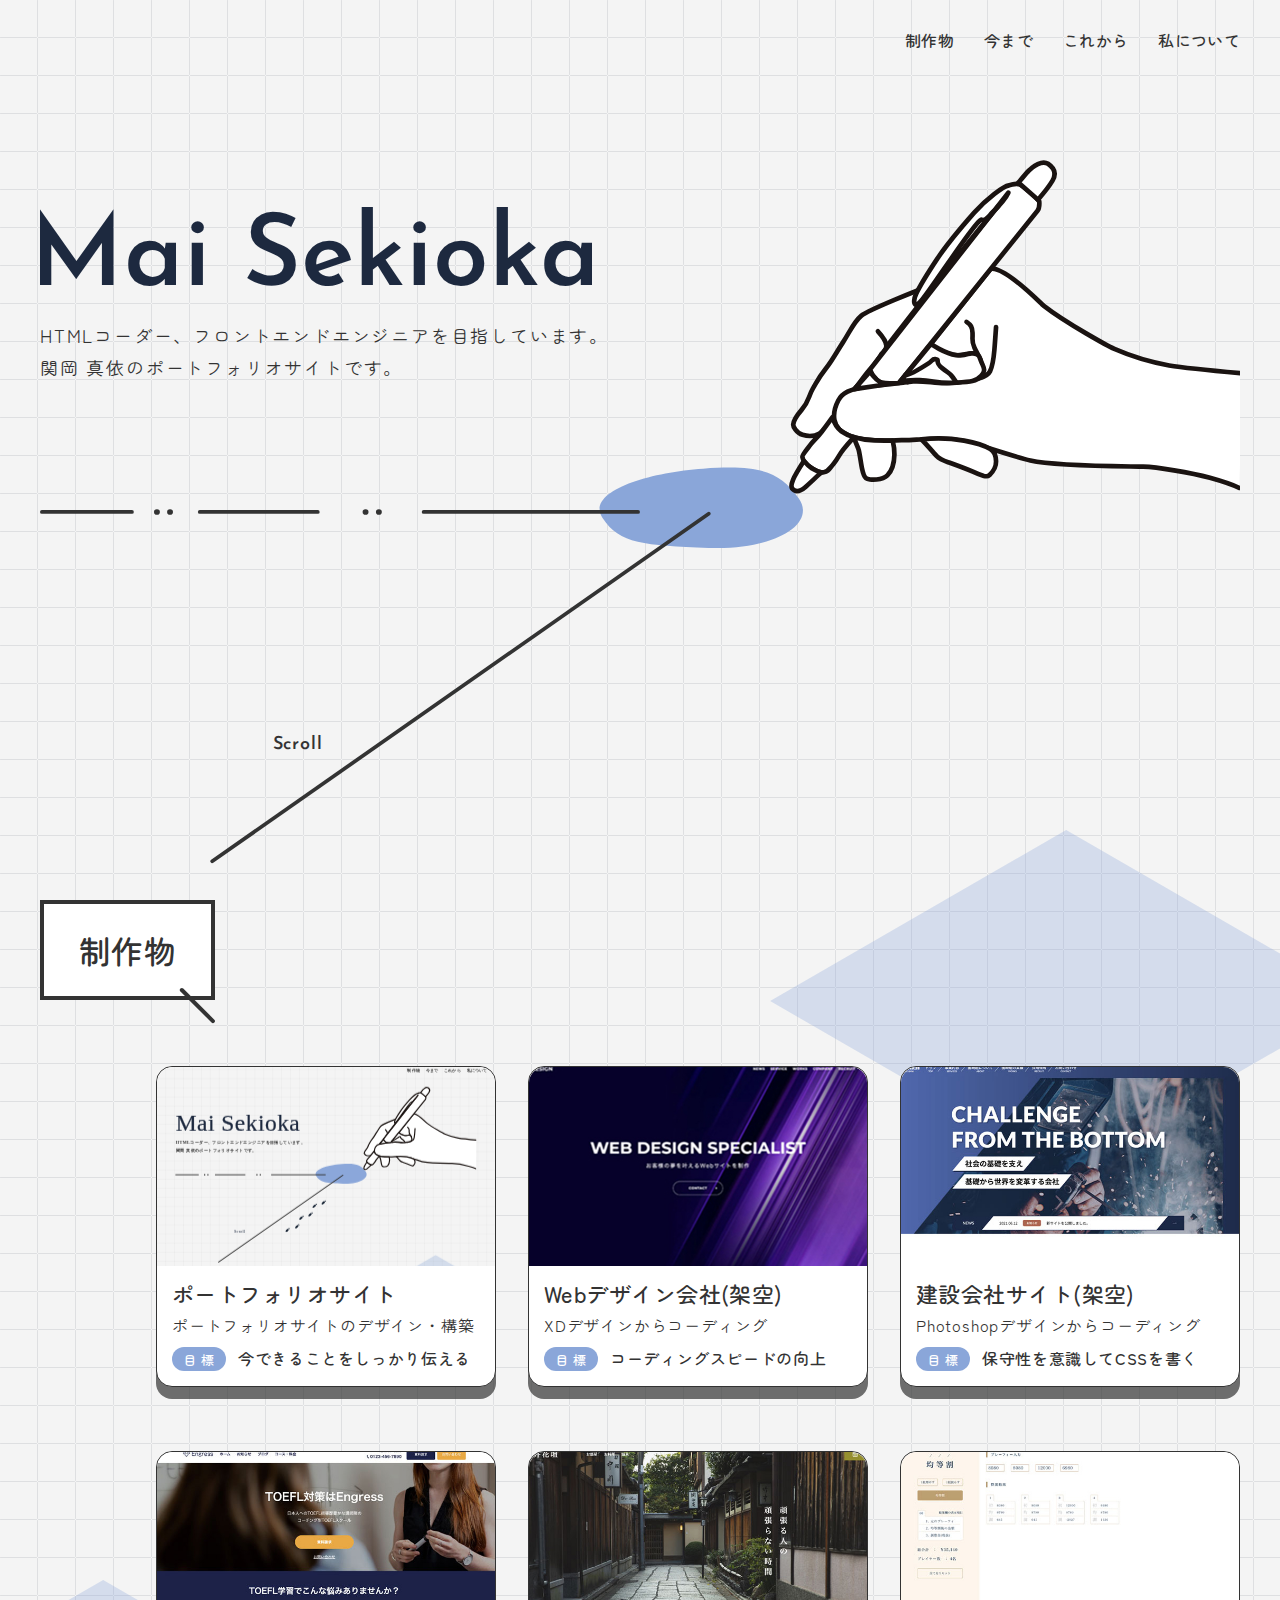
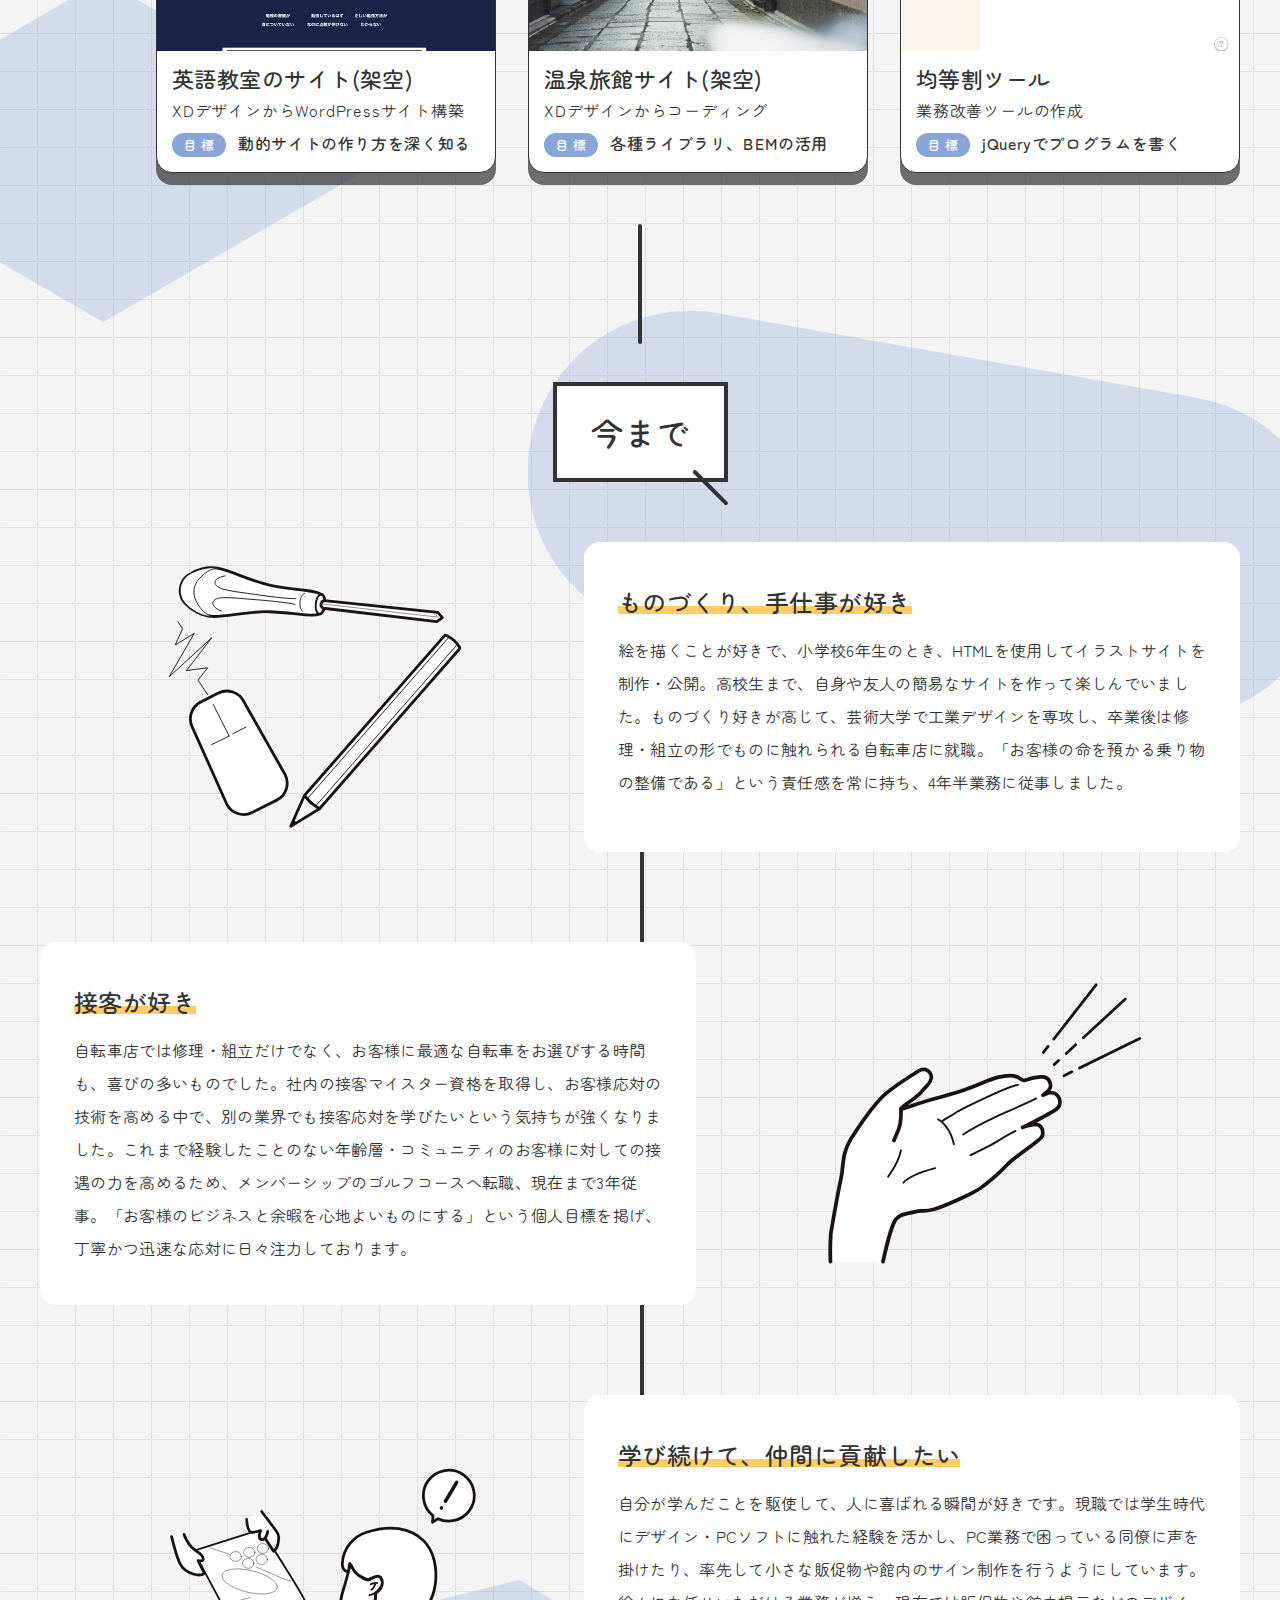
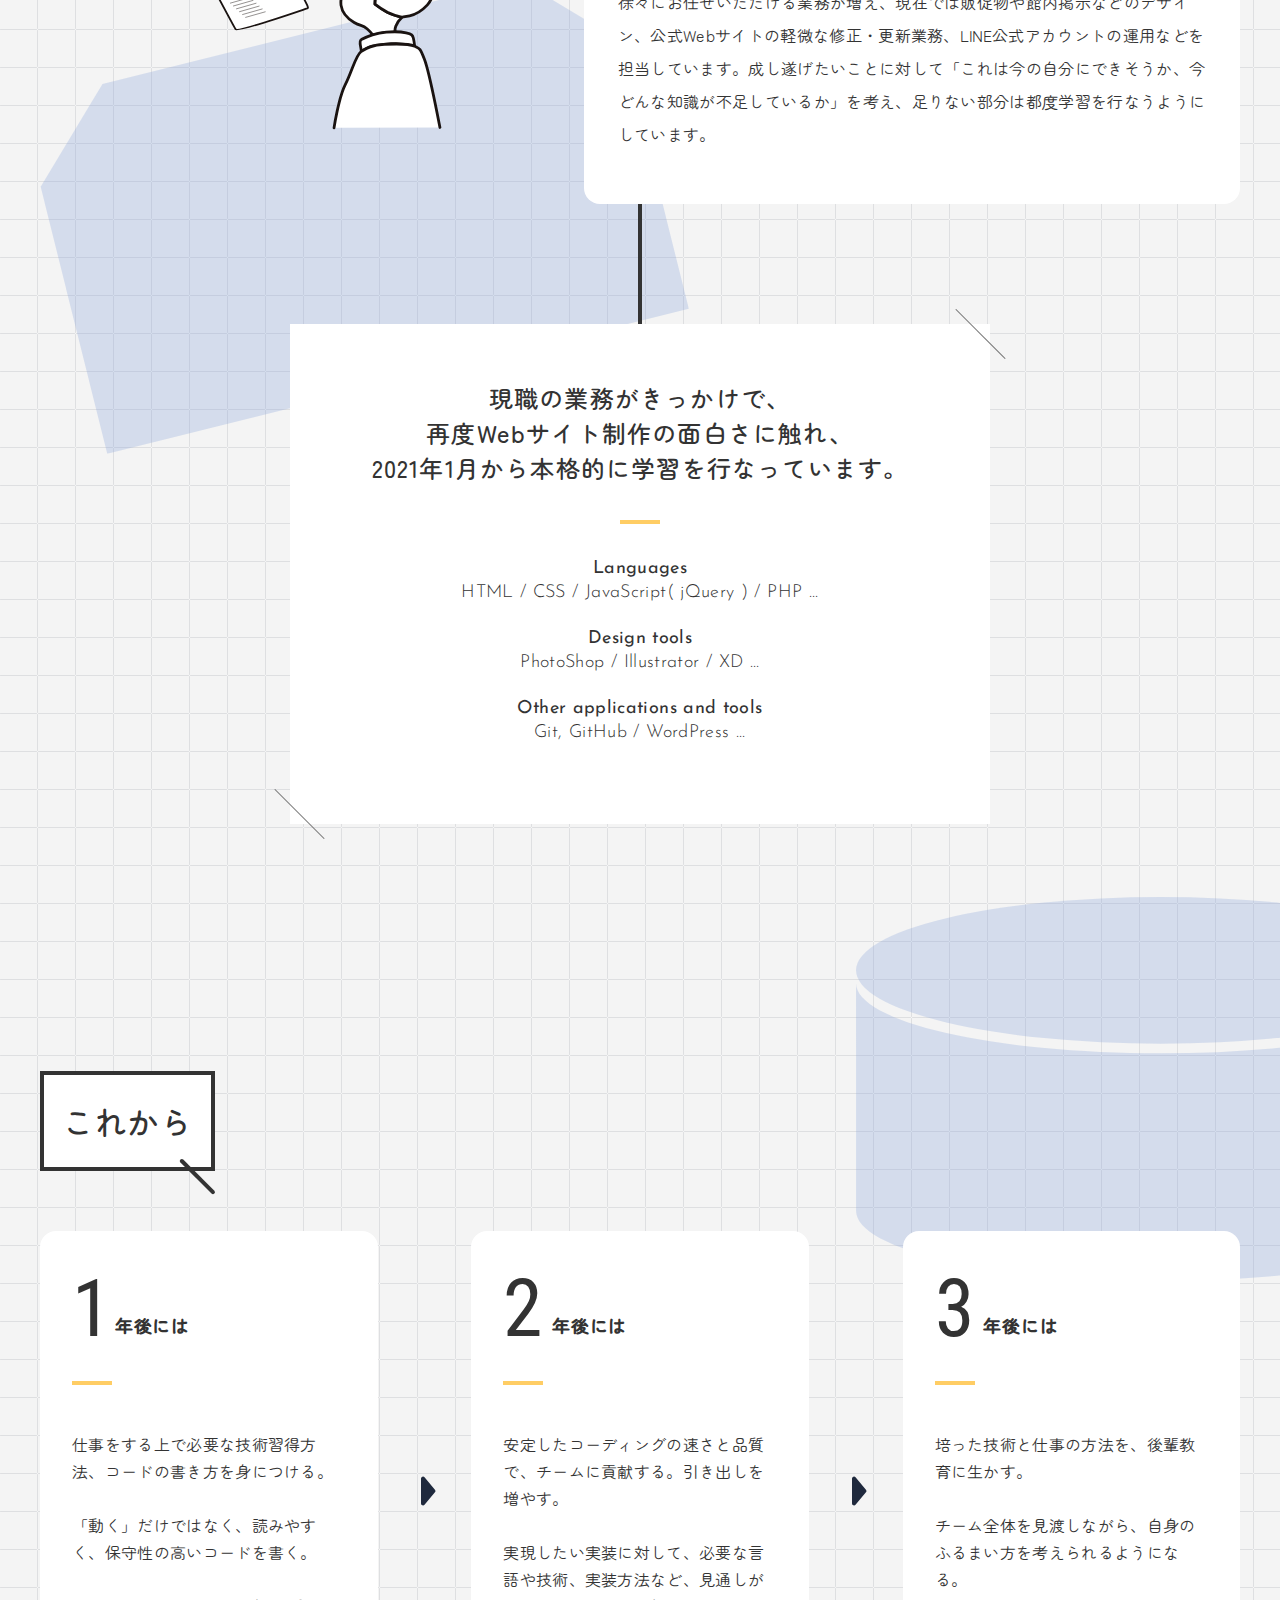
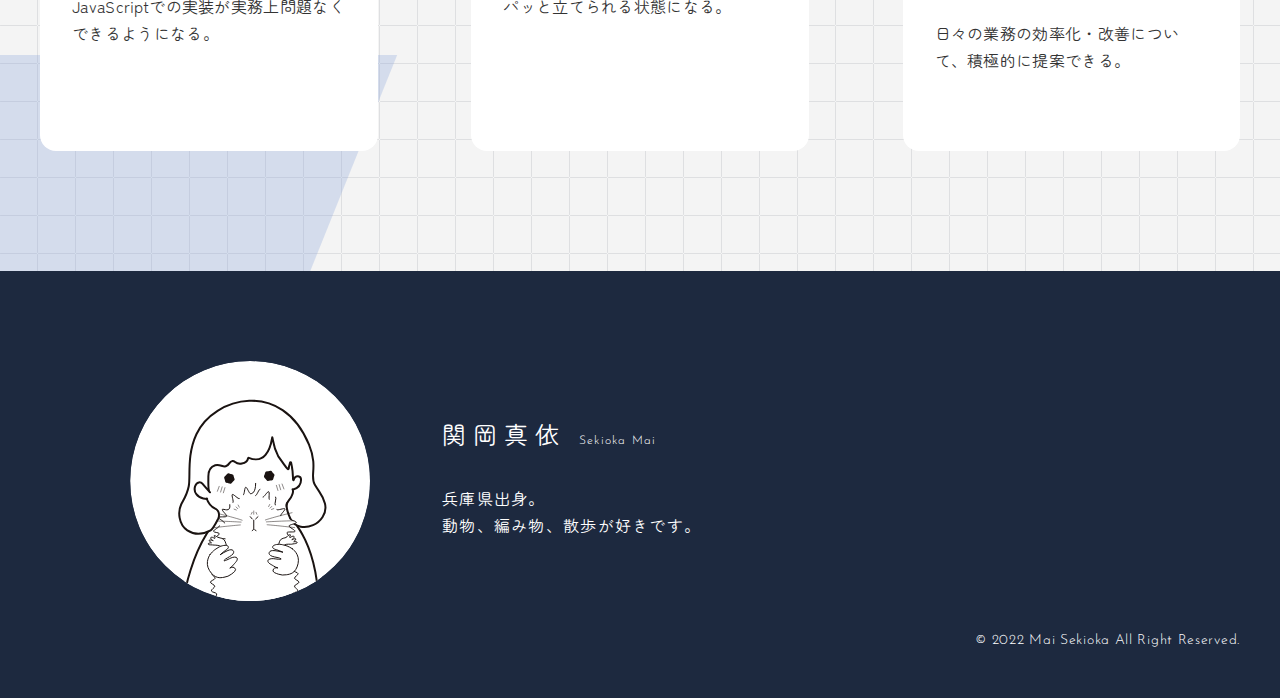
==== index.html @ 28846ed7 "トップページ　背景オブジェクトのクラス名を変更(レイアウト的パーツに分類変更)" ====
<!DOCTYPE html>
<html lang="ja">
<head>
  <meta charset="UTF-8">
  <meta http-equiv="X-UA-Compatible" content="IE=edge">
  <meta name="viewport" content="width=device-width, initial-scale=1.0" />
  <link rel="shortcut icon" href="./resources/img/favicon.ico">
  <link rel="apple-touch-icon" sizes="180x180" href="./resources/img/favicon.ico">
  <title>Mai Sekioka's Portfolio Site | 関岡真依のポートフォリオサイト</title>
  <link rel="stylesheet" href="./resources/css/ress.css">
  <link rel="stylesheet" href="./resources/css/style.min.css">
</head>
<body>
  <header class="Header">
    <div class="Header__Inner">
      <nav class="Header-Nav">
        <ul class="Header-Nav-List">
          <li class="Header-Nav-List-Item"><a href="#Gallery" class="Header-Nav-List-Link">制作物</a></li>
          <li class="Header-Nav-List-Item"><a href="#Past" class="Header-Nav-List-Link">今まで</a></li>
          <li class="Header-Nav-List-Item"><a href="#Future" class="Header-Nav-List-Link">これから</a></li>
          <li class="Header-Nav-List-Item"><a href="#Footer" class="Header-Nav-List-Link">私について</a></li>
        </ul>
      </nav>
    </div>
    <div class="Nav-Menu-Bg"></div>
    <button class="Burger-Btn">
      <span class="Burger-Btn-Bar"></span>
      <span class="Burger-Btn-Bar"></span>
      <span class="Burger-Btn-Bar"></span>
    </button>
  </header>
  <main class="Main">
    <section class="MainVisual">
      <div class="MainVisual__Inner">
        <div class="CatchCopy">
          <h1 class="CatchCopy-En">Mai <br class="sp-br">Sekioka</h1>
          <p class="CatchCopy-Jp">HTMLコーダー、<br class="sp-br">フロントエンドエンジニアを目指しています。<br>
            関岡 真依のポートフォリオサイトです。</p>
          </div>
        <a href="#Gallery" class="MainVisual-Scroll-Btn">Scroll</a>
        <div class="MainVisual-Footprints-Area">
          <svg id="MainVisual-Footprints" class="js-animation" version="1.1" xmlns="http://www.w3.org/2000/svg" xmlns:xlink="http://www.w3.org/1999/xlink" x="0px" y="0px"
            viewBox="0 0 176 138" style="enable-background:new 0 0 176 138;" xml:space="preserve">
          <g id="MainVisual-Footprint01">
            <path class="st2" d="M168.9,2.6c0.4-0.4,0.9-0.8,1.4-1.1c1.3-0.9,3-0.6,4,0.6c0.8,1.1,0.7,2.6-0.2,3.6c-0.4,0.4-0.8,0.9-1.2,1.3L168.9,2.6z"/>
            <path class="st2" d="M168,4.5c-0.3-0.3-0.8-0.4-1.2-0.2c-1.7,1.1-5.1,2.9-6.2,4c-8.8,8-3.2,14.4,5.8,6.4c1.2-1.1,3.3-4.2,4.6-5.8c0.3-0.4,0.3-0.9-0.1-1.2L168,4.5z"/>
          </g>
          <g id="MainVisual-Footprint02">
            <path class="st2" d="M130.5,16.9c0.4-0.4,0.9-0.8,1.4-1.1c1.3-0.9,3-0.6,4,0.6c0.8,1.1,0.7,2.6-0.2,3.6c-0.4,0.4-0.8,0.9-1.2,1.3L130.5,16.9z"/>
            <path class="st2" d="M129.5,18.8c-0.3-0.3-0.8-0.4-1.2-0.2c-1.7,1.1-5.1,2.9-6.2,4c-8.8,8-3.2,14.4,5.8,6.4c1.2-1.1,3.3-4.2,4.6-5.8c0.3-0.4,0.3-0.9-0.1-1.2L129.5,18.8z"/>
          </g>
          <g id="MainVisual-Footprint03">
            <path class="st2" d="M112.5,53.7c0.4-0.4,0.9-0.8,1.4-1.1c1.3-0.9,3-0.6,4,0.6c0.8,1.1,0.7,2.6-0.2,3.6c-0.4,0.4-0.8,0.9-1.2,1.3L112.5,53.7z"/>
            <path class="st2" d="M111.6,55.6c-0.3-0.3-0.8-0.4-1.2-0.2c-1.7,1.1-5.1,2.9-6.2,4c-8.8,8-3.2,14.4,5.8,6.4c1.2-1.1,3.3-4.2,4.6-5.8c0.3-0.4,0.3-0.9-0.1-1.2L111.6,55.6z"/>
          </g>
          <g id="MainVisual-Footprint04">
            <path class="st2" d="M73.9,68c0.4-0.4,0.9-0.8,1.4-1.1c1.3-0.9,3-0.6,4,0.6c0.8,1.1,0.7,2.6-0.2,3.6c-0.4,0.4-0.8,0.9-1.2,1.3L73.9,68z"/>
            <path class="st2" d="M73,69.9c-0.3-0.3-0.8-0.4-1.2-0.2c-1.7,1.1-5.1,2.9-6.2,4c-8.8,8-3.2,14.4,5.8,6.4c1.2-1.1,3.3-4.2,4.6-5.8c0.3-0.4,0.3-0.9-0.1-1.2L73,69.9z"/>
          </g>
          <g id="MainVisual-Footprint05">
            <path class="st2" d="M55.9,104.8c0.4-0.4,0.9-0.8,1.4-1.1c1.3-0.9,3-0.6,4,0.6c0.8,1.1,0.7,2.6-0.2,3.6c-0.4,0.4-0.8,0.9-1.2,1.3L55.9,104.8z"/>
            <path class="st2" d="M55,106.7c-0.3-0.3-0.8-0.4-1.2-0.2c-1.7,1.1-5.1,2.9-6.2,4c-8.8,8-3.2,14.4,5.8,6.4c1.2-1.1,3.3-4.2,4.6-5.8c0.3-0.4,0.3-0.9-0.1-1.2L55,106.7z"/>
          </g>
          <g id="MainVisual-Footprint06">
            <path class="st2" d="M14.5,120.7c0.4-0.4,0.9-0.8,1.4-1.1c1.3-0.9,3-0.6,4,0.6c0.8,1.1,0.7,2.6-0.2,3.6c-0.4,0.4-0.8,0.9-1.2,1.3L14.5,120.7z"/>
            <path class="st2" d="M13.6,122.6c-0.3-0.3-0.8-0.4-1.2-0.2c-1.7,1.1-5.1,2.9-6.2,4c-8.8,8-3.2,14.4,5.8,6.4c1.2-1.1,3.3-4.2,4.6-5.8c0.3-0.4,0.3-0.9-0.1-1.2L13.6,122.6z"/>
          </g>
          </svg>
        </div>
        <div class="MainVisual-SP-Footprints-Area">
          <svg id="MainVisual-SP-Footprints" class="js-animation" version="1.1" xmlns="http://www.w3.org/2000/svg" xmlns:xlink="http://www.w3.org/1999/xlink" x="0px" y="0px"
          viewBox="0 0 13.4 119.8" style="enable-background:new 0 0 13.4 119.8;" xml:space="preserve">
            <g id="MainVisual-SP-Footprint01">
              <path class="st2" d="M9.2,2.4c0-0.3,0-0.6,0.1-1C9.3,0.6,10.1-0.1,11,0c0.7,0.1,1.3,0.7,1.4,1.4c0,0.3,0.1,0.6,0.1,1L9.2,2.4z"/>
              <path class="st2" d="M9.6,3.5c-0.3,0-0.5,0.2-0.5,0.4C8.9,5,8.5,7,8.5,7.9c0,6.5,4.7,6.6,4.7,0c0-0.9-0.5-2.9-0.7-4c0-0.2-0.3-0.4-0.5-0.4L9.6,3.5z"/>
            </g>
            <g id="MainVisual-SP-Footprint02">
              <path class="st2" d="M0.8,23.4c0-0.3,0-0.6,0.1-1C1,21.6,1.8,21,2.6,21.1c0.7,0.1,1.3,0.7,1.4,1.4c0,0.3,0.1,0.6,0.1,1L0.8,23.4z"/>
              <path class="st2" d="M1.3,24.5c-0.3,0-0.5,0.2-0.5,0.4c-0.2,1.1-0.7,3.1-0.7,4c0,6.5,4.7,6.6,4.7,0c0-0.9-0.5-2.9-0.7-4c0-0.2-0.3-0.4-0.5-0.4L1.3,24.5z"/>
            </g>
            <g id="MainVisual-SP-Footprint03">
              <path class="st2" d="M9.3,44.5c0-0.3,0-0.6,0.1-1c0.1-0.9,0.9-1.5,1.7-1.4c0.7,0.1,1.3,0.7,1.4,1.4c0,0.3,0.1,0.6,0.1,1L9.3,44.5z"/>
              <path class="st2" d="M9.8,45.6c-0.3,0-0.5,0.2-0.5,0.4c-0.2,1.1-0.7,3.1-0.7,4c0,6.5,4.7,6.6,4.7,0c0-0.9-0.5-2.9-0.7-4c0-0.2-0.3-0.4-0.5-0.4L9.8,45.6z"/>
            </g>
            <g id="MainVisual-SP-Footprint04">
              <path class="st2" d="M1,65.5c0-0.3,0-0.6,0.1-1c0.1-0.9,0.9-1.5,1.7-1.4c0.7,0.1,1.3,0.7,1.4,1.4c0,0.3,0.1,0.6,0.1,1L1,65.5z"/>
              <path class="st2" d="M1.4,66.6c-0.3,0-0.5,0.2-0.5,0.4c-0.2,1.1-0.7,3.1-0.7,4c0,6.5,4.7,6.6,4.7,0c0-0.9-0.5-2.9-0.7-4c0-0.2-0.3-0.4-0.5-0.4L1.4,66.6z"/>
            </g>
            <g id="MainVisual-SP-Footprint05">
              <path class="st2" d="M9.4,86.6c0-0.3,0-0.6,0.1-1c0.1-0.9,0.9-1.5,1.7-1.4c0.7,0.1,1.3,0.7,1.4,1.4c0,0.3,0.1,0.6,0.1,1L9.4,86.6z"/>
              <path class="st2" d="M9.9,87.7c-0.3,0-0.5,0.2-0.5,0.4c-0.2,1.1-0.7,3.1-0.7,4c0,6.5,4.7,6.6,4.7,0c0-0.9-0.5-2.9-0.7-4c0-0.2-0.3-0.4-0.5-0.4L9.9,87.7z"/>
            </g>
            <g id="MainVisual-SP-Footprint06">
              <path class="st2" d="M0.7,109.4c0-0.3,0-0.6,0.1-1c0.1-0.9,0.9-1.5,1.7-1.4c0.7,0.1,1.3,0.7,1.4,1.4c0,0.3,0.1,0.6,0.1,1L0.7,109.4z"/>
              <path class="st2" d="M1.2,110.5c-0.3,0-0.5,0.2-0.5,0.4C0.5,112,0,114,0,114.9c0,6.5,4.7,6.6,4.7,0c0-0.9-0.5-2.9-0.7-4c0-0.2-0.3-0.4-0.5-0.4L1.2,110.5z"/>
            </g>
          </svg>

        </div>
      </div>
    </section>
    <section id="Gallery" class="Gallery">
      <div class="Gallery__Inner">

        <h3 class="Gallery-Title">制作物</h3>
        <div class="Gallery-Cards-Wrapper">
          <div class="Gallery-Cards">
            
            <a href="./portfolio/" class="Gallery-Card">
              <div class="Gallery-Card-Image" style="background-image: url(./resources/img/portfolio-thumbnail.svg);"></div>
              <div class="Gallery-Card-Body">
                <h4 class="Gallery-Card-Title">ポートフォリオサイト</h4>
                <p class="Gallery-Card-Lead">ポートフォリオサイトのデザイン・構築</p>
                <p class="Gallery-Card-Target">
                  <span class="Gallery-Card-Badge">目 標</span>今できることをしっかり伝える
                </p>
              </div>
            </a>

            <a href="./pon-design/" class="Gallery-Card">
              <div class="Gallery-Card-Image" style="background-image: url(./resources/img/pondesign-thumbnail.jpg);"></div>
              <div class="Gallery-Card-Body">
                <h4 class="Gallery-Card-Title">Webデザイン会社(架空)</h4>
                <p class="Gallery-Card-Lead">XDデザインからコーディング</p>
                <p class="Gallery-Card-Target">
                  <span class="Gallery-Card-Badge">目 標</span>コーディングスピードの向上
                </p>
              </div>
            </a>

            <a href="./sonozakigumi/" class="Gallery-Card">
              <div class="Gallery-Card-Image" style="background-image: url(./resources/img/sonozakigumi-thumbnail.jpg);"></div>
              <div class="Gallery-Card-Body">
                <h4 class="Gallery-Card-Title">建設会社サイト(架空)</h4>
                <p class="Gallery-Card-Lead">Photoshopデザインからコーディング</p>
                <p class="Gallery-Card-Target">
                  <span class="Gallery-Card-Badge">目 標</span>保守性を意識してCSSを書く
                </p>
              </div>
            </a>

            <a href="./engress/" class="Gallery-Card">
              <div class="Gallery-Card-Image" style="background-image: url(./resources/img/engress-thumbnail.jpg);"></div>
              <div class="Gallery-Card-Body">
                <h4 class="Gallery-Card-Title">英語教室のサイト(架空)</h4>
                <p class="Gallery-Card-Lead">XDデザインからWordPressサイト構築</p>
                <p class="Gallery-Card-Target">
                  <span class="Gallery-Card-Badge">目 標</span>動的サイトの作り方を深く知る
                </p>
              </div>
            </a>

            <a href="./ishiikadan/" class="Gallery-Card">
              <div class="Gallery-Card-Image" style="background-image: url(./resources/img/ishiikadan-thumbnail.jpg);"></div>
              <div class="Gallery-Card-Body">
                <h4 class="Gallery-Card-Title">温泉旅館サイト(架空)</h4>
                <p class="Gallery-Card-Lead">XDデザインからコーディング</p>
                <p class="Gallery-Card-Target">
                  <span class="Gallery-Card-Badge">目 標</span>各種ライブラリ、BEMの活用
                </p>
              </div>
            </a>

            <a href="./equal/" class="Gallery-Card">
              <div class="Gallery-Card-Image" style="background-image: url(./resources/img/equal-tool-thumbnail.jpg);"></div>
              <div class="Gallery-Card-Body">
                <h4 class="Gallery-Card-Title">均等割ツール</h4>
                <p class="Gallery-Card-Lead">業務改善ツールの作成</p>
                <p class="Gallery-Card-Target">
                  <span class="Gallery-Card-Badge">目 標</span>jQueryでプログラムを書く
                </p>
              </div>
            </a>
            
          </div>
        </div>
      </div>
      <div class="Gallery-Bg-Diamond__TopRight"></div>
      <div class="Gallery-Bg-Diamond__BottomLeft"></div>
      <div class="Gallery-Line-Box">
        <span class="Gallery-Line"></span>
      </div>
    </section>

    <section id="Past" class="Past">
      <h3 class="Past-Title">今まで</h3>
      <div class="Personality">
        <div class="Personality__Inner">

          <div class="Personality-Media">
            <div class="Personality-Media__Inner">
              <div class="Personality-Media-Image" style="background-image: url(./resources/img/personality-media01.svg)"></div>
              <div class="Personality-Media-Image-SP" style="background-image: url(./resources/img/personality-media01-sm.svg)"></div>
              <div class="Personality-Media-Body">
                <h4 class="Personality-Media-Title"><span class="Yellow-Marker">ものづくり、</span><br class="sp-br"><span class="Yellow-Marker">手仕事が好き</span></h4>
                <p class="Personality-Media-Text">
                  絵を描くことが好きで、小学校6年生のとき、HTMLを使用してイラストサイトを制作・公開。高校生まで、自身や友人の簡易なサイトを作って楽しんでいました。ものづくり好きが高じて、芸術大学で工業デザインを専攻し、卒業後は修理・組立の形でものに触れられる自転車店に就職。「お客様の命を預かる乗り物の整備である」という責任感を常に持ち、4年半業務に従事しました。
                </p>
              </div>
            </div>
          </div>

          <div class="Personality-Media">
            <div class="Personality-Media__Inner">
              <div class="Personality-Media-Image" style="background-image: url(./resources/img/personality-media02.svg)"></div>
              <div class="Personality-Media-Image-SP" style="background-image: url(./resources/img/personality-media02-sm.svg)"></div>
              <div class="Personality-Media-Body">
                <h4 class="Personality-Media-Title"><span class="Yellow-Marker">接客が好き</span></h4>
                <p class="Personality-Media-Text">
                  自転車店では修理・組立だけでなく、お客様に最適な自転車をお選びする時間も、喜びの多いものでした。社内の接客マイスター資格を取得し、お客様応対の技術を高める中で、別の業界でも接客応対を学びたいという気持ちが強くなりました。これまで経験したことのない年齢層・コミュニティのお客様に対しての接遇の力を高めるため、メンバーシップのゴルフコースへ転職、現在まで3年従事。「お客様のビジネスと余暇を心地よいものにする」という個人目標を掲げ、丁寧かつ迅速な応対に日々注力しております。
                </p>
              </div>
            </div>
          </div>

          <div class="Personality-Media">
            <div class="Personality-Media__Inner">
              <div class="Personality-Media-Image" style="background-image: url(./resources/img/personality-media03.svg)"></div>
              <div class="Personality-Media-Image-SP" style="background-image: url(./resources/img/personality-media03-sm.svg)"></div>
              <div class="Personality-Media-Body">
                <h4 class="Personality-Media-Title"><span class="Yellow-Marker">学び続けて、</span><br class="sp-br"><span class="Yellow-Marker">仲間に貢献したい</span></h4>
                <p class="Personality-Media-Text">
                  自分が学んだことを駆使して、人に喜ばれる瞬間が好きです。現職では学生時代にデザイン・PCソフトに触れた経験を活かし、PC業務で困っている同僚に声を掛けたり、率先して小さな販促物や館内のサイン制作を行うようにしています。徐々にお任せいただける業務が増え、現在では販促物や館内掲示などのデザイン、公式Webサイトの軽微な修正・更新業務、LINE公式アカウントの運用などを担当しています。成し遂げたいことに対して「これは今の自分にできそうか、今どんな知識が不足しているか」を考え、足りない部分は都度学習を行なうようにしています。
                </p>
              </div>
            </div>
          </div>

        </div>
      </div>
      <div class="Ability">
        <div class="Ability__Inner">
          <div class="Ability-Line-Box">
            <span class="Ability-Line"></span>
          </div>
          <div class="Ability-SP-Footprints-Area">
            <svg id="Ability-SP-Footprints" class="js-animation" version="1.1" xmlns="http://www.w3.org/2000/svg" xmlns:xlink="http://www.w3.org/1999/xlink" x="0px" y="0px"
          viewBox="0 0 13.4 119.8" style="enable-background:new 0 0 13.4 119.8;" xml:space="preserve">
            <g id="Ability-SP-Footprint01">
              <path class="st2" d="M9.2,2.4c0-0.3,0-0.6,0.1-1C9.3,0.6,10.1-0.1,11,0c0.7,0.1,1.3,0.7,1.4,1.4c0,0.3,0.1,0.6,0.1,1L9.2,2.4z"/>
              <path class="st2" d="M9.6,3.5c-0.3,0-0.5,0.2-0.5,0.4C8.9,5,8.5,7,8.5,7.9c0,6.5,4.7,6.6,4.7,0c0-0.9-0.5-2.9-0.7-4c0-0.2-0.3-0.4-0.5-0.4L9.6,3.5z"/>
            </g>
            <g id="Ability-SP-Footprint02">
              <path class="st2" d="M0.8,23.4c0-0.3,0-0.6,0.1-1C1,21.6,1.8,21,2.6,21.1c0.7,0.1,1.3,0.7,1.4,1.4c0,0.3,0.1,0.6,0.1,1L0.8,23.4z"/>
              <path class="st2" d="M1.3,24.5c-0.3,0-0.5,0.2-0.5,0.4c-0.2,1.1-0.7,3.1-0.7,4c0,6.5,4.7,6.6,4.7,0c0-0.9-0.5-2.9-0.7-4c0-0.2-0.3-0.4-0.5-0.4L1.3,24.5z"/>
            </g>
            <g id="Ability-SP-Footprint03">
              <path class="st2" d="M9.3,44.5c0-0.3,0-0.6,0.1-1c0.1-0.9,0.9-1.5,1.7-1.4c0.7,0.1,1.3,0.7,1.4,1.4c0,0.3,0.1,0.6,0.1,1L9.3,44.5z"/>
              <path class="st2" d="M9.8,45.6c-0.3,0-0.5,0.2-0.5,0.4c-0.2,1.1-0.7,3.1-0.7,4c0,6.5,4.7,6.6,4.7,0c0-0.9-0.5-2.9-0.7-4c0-0.2-0.3-0.4-0.5-0.4L9.8,45.6z"/>
            </g>
            <g id="Ability-SP-Footprint04">
              <path class="st2" d="M1,65.5c0-0.3,0-0.6,0.1-1c0.1-0.9,0.9-1.5,1.7-1.4c0.7,0.1,1.3,0.7,1.4,1.4c0,0.3,0.1,0.6,0.1,1L1,65.5z"/>
              <path class="st2" d="M1.4,66.6c-0.3,0-0.5,0.2-0.5,0.4c-0.2,1.1-0.7,3.1-0.7,4c0,6.5,4.7,6.6,4.7,0c0-0.9-0.5-2.9-0.7-4c0-0.2-0.3-0.4-0.5-0.4L1.4,66.6z"/>
            </g>
            <g id="Ability-SP-Footprint05">
              <path class="st2" d="M9.4,86.6c0-0.3,0-0.6,0.1-1c0.1-0.9,0.9-1.5,1.7-1.4c0.7,0.1,1.3,0.7,1.4,1.4c0,0.3,0.1,0.6,0.1,1L9.4,86.6z"/>
              <path class="st2" d="M9.9,87.7c-0.3,0-0.5,0.2-0.5,0.4c-0.2,1.1-0.7,3.1-0.7,4c0,6.5,4.7,6.6,4.7,0c0-0.9-0.5-2.9-0.7-4c0-0.2-0.3-0.4-0.5-0.4L9.9,87.7z"/>
            </g>
            <g id="Ability-SP-Footprint06">
              <path class="st2" d="M0.7,109.4c0-0.3,0-0.6,0.1-1c0.1-0.9,0.9-1.5,1.7-1.4c0.7,0.1,1.3,0.7,1.4,1.4c0,0.3,0.1,0.6,0.1,1L0.7,109.4z"/>
              <path class="st2" d="M1.2,110.5c-0.3,0-0.5,0.2-0.5,0.4C0.5,112,0,114,0,114.9c0,6.5,4.7,6.6,4.7,0c0-0.9-0.5-2.9-0.7-4c0-0.2-0.3-0.4-0.5-0.4L1.2,110.5z"/>
            </g>
          </svg>
          </div>

          <div class="Ability-Box__Outer">
            <div class="Ability-Box">
              <p class="Ability-Title">
                現職の業務がきっかけで、<br class="sp-nobr">再度Webサイト制作の面白さに触れ、<br class="sp-nobr">2021年1月から本格的に学習を行なっています。
              </p>
              <span class="Ability-Partition"></span>
              <dl class="Ability-List">
                <dt class="Ability-List-Term">Languages</dt>
                <dd class="Ability-List-Description">HTML / CSS /<br class="sp-br"> JavaScript( jQuery ) / PHP ...</dd>
                <dt class="Ability-List-Term">Design tools</dt>
                <dd class="Ability-List-Description">PhotoShop / Illustrator / XD ...</dd>
            
                <dt class="Ability-List-Term">Other applications and tools</dt>
                <dd class="Ability-List-Description">Git, GitHub / WordPress  ...</dd>
              </dl>
            </div>
          </div>
        </div>

        <div class="Ability-Animation-Area">
          <svg id="Ability-Freeline" class="js-animation" version="1.1" xmlns="http://www.w3.org/2000/svg" xmlns:xlink="http://www.w3.org/1999/xlink" x="0px" y="0px"
            viewBox="0 0 491.2 272.4" style="enable-background:new 0 0 491.2 272.4;" xml:space="preserve">
          <g id="Line01">
            <path class="st1" d="M489.9,1.2c0,0-27.3,10.3-41.5,25.1c-12.9,13.5-15.2,28.1-11.8,36.4c2.3,5.5,12.2,8.7,16.4,4.1
              c3.3-3.6,3.1-12.1-7.2-14.5c-9.1-2.1-21.9,2.9-34.1,11.4c-11.4,8-24.4,23.8-30.4,29.5c-5.3,5-17.3,16.7-28.1,20.5
              c-9.9,3.5-17.8,5.7-27.8,5.6"/>
          </g>
          <g id="Line02">
            <path class="st1" d="M109.6,126c-9.9,0.9-24.9,3.7-39.6,8.4c-18,5.7-35.7,13.7-44.3,18.6C14.1,159.5,2,169.7,1,180.5
              c-1,10.3,3.3,21.8,13,26.7c13.8,6.9,23.4,5.1,28.8,16.2c4.9,10-3.8,17-11.3,21.4c-6.3,3.7-15.5,9.9-14,18.3c1.5,8.2,7,8.2,7,8.2"/>
          </g>
          <g id="Footprint01">
            <path class="st2" d="M418.4,28.7c-0.2-0.2-0.5-0.2-0.7-0.1c0,0-2.4,1.6-3.1,2.2c-1.8,1.6-3.1,4.2-2,5.3c1.2,1.2,3.9-0.2,5.4-2.1
              c0.7-0.8,1.6-2.4,2.1-3.1c0.1-0.2,0.1-0.5,0-0.6C419.9,30.2,418.7,29,418.4,28.7z"/>
            <path class="st2" d="M421.2,29.9c0,0,0.7-0.7,0.9-1.2c0.4-1.2-0.8-2.4-2-1.9c-0.5,0.2-1.2,0.9-1.2,0.9L421.2,29.9z"/>
          </g>
          <g id="Footprint02">
            <path class="st2" d="M397.6,37.7c-0.2-0.2-0.5-0.2-0.7-0.1c0,0-2.4,1.6-3.1,2.2c-1.8,1.6-3.1,4.2-2,5.3c1.2,1.2,3.9-0.2,5.4-2.1
              c0.7-0.8,1.6-2.4,2.1-3.1c0.1-0.2,0.1-0.5,0-0.6C399.1,39.2,397.9,37.9,397.6,37.7z"/>
            <path class="st2" d="M400.4,38.9c0,0,0.7-0.7,0.9-1.2c0.4-1.2-0.8-2.4-2-1.9c-0.5,0.2-1.2,0.9-1.2,0.9L400.4,38.9z"/>
          </g>
          <g id="Footprint03">
            <path class="st2" d="M388.7,58.6c-0.2-0.2-0.5-0.2-0.7-0.1c0,0-2.4,1.6-3.1,2.2c-1.8,1.6-3.1,4.2-2,5.3c1.2,1.2,3.9-0.2,5.4-2.1
              c0.7-0.8,1.6-2.4,2.1-3.1c0.1-0.2,0.1-0.5,0-0.6C390.3,60.1,389,58.8,388.7,58.6z"/>
            <path class="st2" d="M391.5,59.8c0,0,0.7-0.7,0.9-1.2c0.4-1.2-0.8-2.4-2-1.9c-0.5,0.2-1.2,0.9-1.2,0.9L391.5,59.8z"/>
          </g>
          <g id="Footprint04">
            <path class="st2" d="M367.9,67.6c-0.2-0.2-0.5-0.2-0.7-0.1c0,0-2.4,1.6-3.1,2.2c-1.8,1.6-3.1,4.2-2,5.3c1.2,1.2,3.9-0.2,5.4-2.1
              c0.7-0.8,1.6-2.4,2.1-3.1c0.1-0.2,0.1-0.5,0-0.6C369.5,69.1,368.2,67.8,367.9,67.6z"/>
            <path class="st2" d="M370.7,68.7c0,0,0.7-0.7,0.9-1.2c0.4-1.2-0.8-2.4-2-1.9c-0.5,0.2-1.2,0.9-1.2,0.9L370.7,68.7z"/>
          </g>
          <g id="Footprint05">
            <path class="st2" d="M359.1,88.4c-0.2-0.2-0.5-0.2-0.7-0.1c0,0-2.4,1.6-3.1,2.2c-1.8,1.6-3.1,4.2-2,5.3c1.2,1.2,3.9-0.2,5.4-2.1
              c0.7-0.8,1.6-2.4,2.1-3.1c0.1-0.2,0.1-0.5,0-0.6C360.6,89.9,359.3,88.7,359.1,88.4z"/>
            <path class="st2" d="M361.8,89.6c0,0,0.7-0.7,0.9-1.2c0.4-1.2-0.8-2.4-2-1.9c-0.5,0.2-1.2,0.9-1.2,0.9L361.8,89.6z"/>
          </g>
          </svg>
        </div>
        <div class="Ability-SP-Freeline-Area js-animation">
          <svg version="1.1" id="Ability-SP-Freeline" xmlns="http://www.w3.org/2000/svg" 
            xmlns:xlink="http://www.w3.org/1999/xlink" x="0px" y="0px"
            viewBox="0 0 170 173" style="enable-background:new 0 0 170 173;" xml:space="preserve">
            <path class="st2" d="M99.8,1.6C76.7,15.5,45.7,55.1,35.1,74.8c-11.1,20.6-1.8,42.2,19.9,44.8c8.3,1,18.6-2.5,27-2.2c5.2,0.2,10.1,2.3,12.3,7c3.2,6.6-0.4,13.8-2.8,18.8c-3.3,7.1-7.6,15.4-4.1,22.9c2,4.1,7,6.4,11.2,4.6"/>
          </svg>
        </div>
      </div>
      <div class="Past-Bg-Oval__TopRight"></div>
      <div class="Past-Bg-Trapezoid__MiddleRight"></div>
    </section>

    <section id="Future" class="Future">
      <div class="Future__Inner">
        <h3 class="Future-Title">これから</h3>
        <div class="Future-Cards">
          <div class="Future-Card">
            <h4 class="Future-Card-Title"><span class="Future-Card-Title-Number">1</span><span class="Future-Card-Title-Jp">年後には</span></h4>
            <span class="Future-Card-Partition"></span>
            <p class="Future-Card-Text">
              仕事をする上で必要な技術習得方法、コードの書き方を身につける。<br>
              <br>
              「動く」だけではなく、読みやすく、保守性の高いコードを書く。<br>
              <br>
              JavaScriptでの実装が実務上問題なくできるようになる。
            </p>
          </div>
          <div class="Future-Card">
            <h4 class="Future-Card-Title"><span class="Future-Card-Title-Number">2</span><span class="Future-Card-Title-Jp">年後には</span></h4>
            <span class="Future-Card-Partition"></span>
            <p class="Future-Card-Text">
              安定したコーディングの速さと品質で、チームに貢献する。引き出しを増やす。<br>
              <br>
              実現したい実装に対して、必要な言語や技術、実装方法など、見通しがパッと立てられる状態になる。
            </p>
          </div>
          <div class="Future-Card">
            <h4 class="Future-Card-Title"><span class="Future-Card-Title-Number">3</span><span class="Future-Card-Title-Jp">年後には</span></h4>
            <span class="Future-Card-Partition"></span>
            <p class="Future-Card-Text">
              培った技術と仕事の方法を、後輩教育に生かす。<br>
              <br>
              チーム全体を見渡しながら、自身のふるまい方を考えられるようになる。<br>
              <br>
              日々の業務の効率化・改善について、積極的に提案できる。
            </p>
          </div>
        </div>
      </div>
      <div class="Future-Bg-Cylinder__TopRight"></div>
      <div class="Future-Bg-Pallarelogram__BottomLeft"></div>
    </section>
  </main>

  <footer id="Footer" class="Footer">
    <div class="Footer__Inner">
      <div class="Profile">
        <div class="Profile-Image" style="background-image: url(./resources/img/profile-icon.svg)"></div>
        <div class="Profile-Body">
          <p class="Profile-Name">
            <span class="Profile-Name-Jp">関 岡  真 依</span><span class="Profile-Name-En">Sekioka Mai</span>
          </p>
          <p class="Profile-Text">
            兵庫県出身。<br>
            動物、編み物、散歩が好きです。
          </p>
        </div>
      </div>
      <div class="Profile-Copy">
        <small class="Profile-Copy-Text">© 2022 Mai Sekioka All Right Reserved.</small>
      </div>
    </div>
    <div class="Footer-Footprints-Area">
      <svg id="Footer-Footprints" class="js-animation" version="1.1" xmlns="http://www.w3.org/2000/svg" xmlns:xlink="http://www.w3.org/1999/xlink" x="0px" y="0px"
        viewBox="0 0 372 318" style="enable-background:new 0 0 372 318;" xml:space="preserve">
        <g id="Footer-Footprint01">
          <path class="st2" d="M4.8,5.5c0-0.7,0-1.5,0.1-2.2c0.2-2,2-3.4,4-3.2c1.7,0.2,3,1.5,3.2,3.2c0.1,0.7,0.1,1.5,0.1,2.2L4.8,5.5z"/>
          <path class="st2" d="M5.9,8C5.3,8,4.8,8.4,4.7,9c-0.4,2.5-1.5,7.3-1.5,9.3c0,15.2,11,15.3,11,0c0-2-1.2-6.7-1.6-9.3c-0.1-0.6-0.6-1-1.2-1L5.9,8z"/>
        </g>
        <g id="Footer-Footprint02">
          <path class="st2" d="M31.4,54.1c0-0.7,0-1.5,0.1-2.2c0.2-2,2-3.4,4-3.2c1.7,0.2,3,1.5,3.2,3.2c0.1,0.7,0.1,1.5,0.1,2.2L31.4,54.1z"/>
          <path class="st2" d="M32.4,56.7c-0.6,0-1.1,0.4-1.2,1c-0.4,2.5-1.5,7.3-1.5,9.3c0,15.2,11,15.3,11,0c0-2-1.2-6.7-1.6-9.3c-0.1-0.6-0.6-1-1.2-1L32.4,56.7z"/>
        </g>
        <g id="Footer-Footprint03">
          <path class="st2" d="M1.7,96.1c0-0.7,0-1.5,0.1-2.2c0.2-2,2-3.4,4-3.2c1.7,0.2,3,1.5,3.2,3.2c0.1,0.7,0.1,1.5,0.1,2.2L1.7,96.1z"/>
          <path class="st2" d="M2.7,98.6c-0.6,0-1.1,0.4-1.2,1c-0.4,2.5-1.5,7.3-1.5,9.3c0,15.2,11,15.3,11,0c0-2-1.2-6.7-1.6-9.3c-0.1-0.6-0.6-1-1.2-1L2.7,98.6z"/>
        </g>
        <g id="Footer-Footprint04">
          <path class="st2" d="M32.8,142.7c-0.2-0.7-0.3-1.5-0.5-2.2c-0.3-2,1-3.8,3-4.2c1.7-0.3,3.3,0.6,4,2.2c0.3,0.7,0.5,1.4,0.7,2.1L32.8,142.7z"/>
          <path class="st2" d="M34.4,144.9c-0.6,0.1-0.9,0.7-0.9,1.3c0.2,2.6,0.5,7.4,1,9.4c4.1,14.6,14.7,11.8,10.5-3c-0.5-2-2.9-6.2-4-8.5c-0.3-0.5-0.9-0.8-1.4-0.6L34.4,144.9z"/>
        </g>
        <g id="Footer-Footprint05">
          <path class="st2" d="M6.8,191.2c-0.2-0.7-0.3-1.5-0.4-2.2c-0.3-2,1.1-3.8,3.1-4.1c1.7-0.2,3.3,0.8,3.9,2.4c0.3,0.7,0.5,1.4,0.7,2.1L6.8,191.2z"/>
          <path class="st2" d="M8.4,193.5c-0.6,0.1-1,0.7-0.9,1.2c0.2,2.6,0.2,7.4,0.7,9.4c3.6,14.7,14.2,12.3,10.6-2.6c-0.5-2-2.7-6.3-3.7-8.6c-0.2-0.5-0.8-0.8-1.4-0.7L8.4,193.5z"/>
        </g>
        <g id="Footer-Footprint06">
          <path class="st2" d="M49.3,214.2c-0.5-0.5-1-1.1-1.5-1.7c-1.3-1.5-1-3.8,0.5-5.1c1.3-1.1,3.2-1.1,4.6,0c0.6,0.5,1.2,1,1.7,1.5L49.3,214.2z"/>
          <path class="st2" d="M51.9,215.3c-0.4,0.4-0.5,1.1-0.1,1.5c1.5,2.1,4,6.2,5.5,7.6c10.8,10.7,18.6,3,7.7-7.8c-1.4-1.4-5.6-3.9-7.7-5.4c-0.5-0.3-1.1-0.3-1.5,0.2L51.9,215.3z"/>
        </g>
        <g id="Footer-Footprint07">
          <path class="st2" d="M19.1,270.3c0.2-0.7,0.4-1.4,0.7-2.1c0.7-1.9,2.8-2.8,4.7-2.1c1.6,0.6,2.5,2.3,2.3,3.9c-0.1,0.7-0.2,1.5-0.4,2.2L19.1,270.3z"/>
          <path class="st2" d="M19.4,273c-0.6-0.2-1.2,0.1-1.4,0.6c-1.1,2.3-3.4,6.6-3.9,8.6c-3.9,14.7,6.7,17.6,10.6,2.8c0.5-2,0.6-6.8,0.8-9.4c0-0.6-0.3-1.1-0.9-1.3L19.4,273z"/>
        </g>
        <g id="Footer-Footprint08">
          <path class="st2" d="M37.8,258.4c-0.5-0.5-1-1.1-1.5-1.7c-1.3-1.5-1-3.8,0.5-5.1c1.3-1.1,3.2-1.1,4.6,0c0.6,0.5,1.2,1,1.7,1.5L37.8,258.4z"/>
          <path class="st2" d="M40.3,259.4c-0.4,0.4-0.5,1.1-0.1,1.5c1.5,2.1,4,6.2,5.5,7.6c10.8,10.7,18.6,3,7.7-7.8c-1.4-1.4-5.6-3.9-7.7-5.4c-0.5-0.3-1.1-0.3-1.5,0.2L40.3,259.4z"/>
        </g>
        <g id="Footer-Footprint09">
          <path class="st2" d="M86.1,278.9c-0.5-0.5-1-1.1-1.5-1.7c-1.3-1.5-1-3.8,0.5-5.1c1.3-1.1,3.2-1.1,4.6,0c0.6,0.5,1.2,1,1.7,1.5L86.1,278.9z"/>
          <path class="st2" d="M88.7,280c-0.4,0.4-0.5,1.1-0.1,1.5c1.5,2.1,4,6.2,5.5,7.6c10.8,10.7,18.6,3,7.7-7.8c-1.4-1.4-5.6-3.9-7.7-5.4c-0.5-0.3-1.1-0.3-1.5,0.2L88.7,280z"/>
        </g>
        <g id="Footer-Footprint10">
          <path class="st2" d="M130,278.8c-0.7-0.2-1.4-0.4-2.1-0.6c-1.9-0.7-2.9-2.7-2.2-4.6c0.6-1.6,2.2-2.6,3.9-2.4c0.7,0.1,1.5,0.2,2.2,0.4L130,278.8z"/>
          <path class="st2" d="M132.8,278.3c-0.1,0.6,0.1,1.2,0.7,1.4c2.4,1,6.7,3.2,8.7,3.6c14.8,3.4,17.4-7.2,2.5-10.7c-2-0.5-6.8-0.4-9.4-0.5c-0.6,0-1.1,0.4-1.2,0.9L132.8,278.3z"/>
        </g>
        <g id="Footer-Footprint11">
          <path class="st2" d="M187.9,306.3c-0.7,0-1.5,0-2.2-0.1c-2-0.2-3.4-2-3.2-4c0.2-1.7,1.5-3,3.2-3.2c0.7-0.1,1.5-0.1,2.2-0.1L187.9,306.3z"/>
          <path class="st2" d="M190.5,305.2c0,0.6,0.4,1.1,1,1.2c2.5,0.4,7.3,1.5,9.3,1.5c15.2,0,15.3-11,0-11c-2,0-6.7,1.2-9.3,1.6c-0.6,0.1-1,0.6-1,1.2L190.5,305.2z"/>
        </g>
        <g id="Footer-Footprint12">
          <path class="st2" d="M236.6,279.8c-0.7,0-1.5,0-2.2-0.1c-2-0.2-3.4-2-3.2-4c0.2-1.7,1.5-3,3.2-3.2c0.7-0.1,1.5-0.1,2.2-0.1L236.6,279.8z"/>
          <path class="st2" d="M239.2,278.7c0,0.6,0.4,1.1,1,1.2c2.5,0.4,7.3,1.5,9.3,1.5c15.2,0,15.3-11,0-11c-2,0-6.7,1.2-9.3,1.6c-0.6,0.1-1,0.6-1,1.2L239.2,278.7z"/>
        </g>
        <g id="Footer-Footprint13">
          <path class="st2" d="M285.5,306c-0.7,0-1.5,0-2.2-0.1c-2-0.2-3.4-2-3.2-4c0.2-1.7,1.5-3,3.2-3.2c0.7-0.1,1.5-0.1,2.2-0.1L285.5,306z"/>
          <path class="st2" d="M288,305c0,0.6,0.4,1.1,1,1.2c2.5,0.4,7.3,1.5,9.3,1.5c15.2,0,15.3-11,0-11c-2,0-6.7,1.2-9.3,1.6c-0.6,0.1-1,0.6-1,1.2L288,305z"/>
        </g>
        <g id="Footer-Footprint14">
          <path class="st2" d="M334.2,289.8c-0.7,0-1.5,0-2.2-0.1c-2-0.2-3.4-2-3.2-4c0.2-1.7,1.5-3,3.2-3.2c0.7-0.1,1.5-0.1,2.2-0.1L334.2,289.8z"/>
          <path class="st2" d="M336.7,288.8c0,0.6,0.4,1.1,1,1.2c2.5,0.4,7.3,1.5,9.3,1.5c15.2,0,15.3-11,0-11c-2,0-6.7,1.2-9.3,1.6c-0.6,0.1-1,0.6-1,1.2L336.7,288.8z"/>
        </g>
      </svg>
    </div>
    <div class="Footer-SP-Footprints-Area">
      <svg id="Footer-SP-Footprints" class="js-animation" version="1.1" xmlns="http://www.w3.org/2000/svg" xmlns:xlink="http://www.w3.org/1999/xlink" x="0px" y="0px"
          viewBox="0 0 185 191" style="enable-background:new 0 0 185 191;" xml:space="preserve">
        <g id="Footer-SP-Footprint01">
          <path class="st2" d="M15.5,5.8c0-0.4,0-0.8,0.1-1.1c0.1-1,1-1.8,2-1.7c0.9,0.1,1.6,0.8,1.7,1.6c0,0.4,0.1,0.8,0.1,1.1L15.5,5.8z"/>
          <path class="st2" d="M16,7.1c-0.3,0-0.6,0.2-0.6,0.5c-0.2,1.3-0.8,3.7-0.8,4.8c0,7.8,5.6,7.8,5.6,0c0-1-0.6-3.4-0.8-4.8c-0.1-0.3-0.3-0.5-0.6-0.5L16,7.1z"/>
        </g>
        <g id="Footer-SP-Footprint02">
          <path class="st2" d="M2.5,30.7c0-0.4,0-0.8,0.1-1.1c0.1-1,1-1.8,2-1.7c0.9,0.1,1.6,0.8,1.7,1.6c0,0.4,0.1,0.8,0.1,1.1L2.5,30.7z"/>
          <path class="st2" d="M3,32c-0.3,0-0.6,0.2-0.6,0.5c-0.2,1.3-0.8,3.7-0.8,4.8c0,7.8,5.6,7.8,5.6,0c0-1-0.6-3.4-0.8-4.8C6.3,32.2,6.1,32,5.8,32L3,32z"/>
        </g>
        <g id="Footer-SP-Footprint03">
          <path class="st2" d="M16.1,55.7c0-0.4,0-0.8,0.1-1.1c0.1-1,1-1.8,2-1.7c0.9,0.1,1.6,0.8,1.7,1.6c0,0.4,0.1,0.8,0.1,1.1L16.1,55.7z"/>
          <path class="st2" d="M16.6,57c-0.3,0-0.6,0.2-0.6,0.5c-0.2,1.3-0.8,3.7-0.8,4.8c0,7.8,5.6,7.8,5.6,0c0-1-0.6-3.4-0.8-4.8C20,57.2,19.7,57,19.4,57L16.6,57z"/>
        </g>
        <g id="Footer-SP-Footprint04">
          <path class="st2" d="M0.9,77.2c0-0.4,0-0.8,0.1-1.1c0.1-1,1-1.8,2-1.7c0.9,0.1,1.6,0.8,1.7,1.6c0,0.4,0.1,0.8,0.1,1.1L0.9,77.2z"/>
          <path class="st2" d="M1.4,78.5c-0.3,0-0.6,0.2-0.6,0.5C0.6,80.3,0,82.7,0,83.8c0,7.8,5.6,7.8,5.6,0c0-1-0.6-3.4-0.8-4.8c-0.1-0.3-0.3-0.5-0.6-0.5L1.4,78.5z"/>
        </g>
        <g id="Footer-SP-Footprint05">
          <path class="st2" d="M16.8,101.1c-0.1-0.4-0.2-0.7-0.2-1.1c-0.2-1,0.5-2,1.5-2.1c0.9-0.1,1.7,0.3,2,1.1c0.1,0.4,0.3,0.7,0.4,1.1L16.8,101.1z"/>
          <path class="st2" d="M17.7,102.2c-0.3,0.1-0.5,0.4-0.5,0.7c0.1,1.3,0.2,3.8,0.5,4.8c2.1,7.5,7.5,6,5.4-1.5c-0.3-1-1.5-3.2-2.1-4.4c-0.1-0.3-0.4-0.4-0.7-0.3L17.7,102.2z"/>
        </g>
        <g id="Footer-SP-Footprint06">
          <path class="st2" d="M3.5,126c-0.1-0.4-0.2-0.7-0.2-1.1c-0.1-1,0.6-1.9,1.6-2.1c0.9-0.1,1.7,0.4,2,1.2c0.1,0.4,0.2,0.7,0.3,1.1L3.5,126z"/>
          <path class="st2" d="M4.3,127.2c-0.3,0.1-0.5,0.3-0.5,0.6c0.1,1.3,0.1,3.8,0.3,4.8c1.8,7.6,7.3,6.3,5.5-1.3c-0.2-1-1.4-3.2-1.9-4.4c-0.1-0.3-0.4-0.4-0.7-0.3L4.3,127.2z"/>
        </g>
        <g id="Footer-SP-Footprint07">
          <path class="st2" d="M25.3,137.8c-0.3-0.3-0.5-0.6-0.8-0.9c-0.6-0.8-0.5-2,0.3-2.6c0.7-0.6,1.7-0.6,2.3,0c0.3,0.2,0.6,0.5,0.9,0.8L25.3,137.8z"/>
          <path class="st2" d="M26.6,138.3c-0.2,0.2-0.2,0.5-0.1,0.8c0.8,1.1,2.1,3.2,2.8,3.9c5.5,5.5,9.5,1.5,4-4c-0.7-0.7-2.8-2-4-2.8c-0.2-0.2-0.6-0.1-0.8,0.1L26.6,138.3z"/>
        </g>
        <g id="Footer-SP-Footprint08">
          <path class="st2" d="M9.7,166.1c0.1-0.4,0.1-0.8,0.3-1.1c0.3-1,1.3-1.6,2.3-1.3c0.8,0.2,1.4,1,1.4,1.9c0,0.4,0,0.8-0.1,1.1L9.7,166.1z"/>
          <path class="st2" d="M10.1,167.5c-0.3-0.1-0.6,0.1-0.7,0.4c-0.4,1.2-1.4,3.6-1.5,4.6c-1.2,7.7,4.3,8.6,5.5,0.9c0.2-1,0-3.5-0.1-4.8c0-0.3-0.2-0.5-0.5-0.6L10.1,167.5z"/>
        </g>
        <g id="Footer-SP-Footprint09">
          <path class="st2" d="M19.4,160.4c-0.3-0.3-0.5-0.6-0.8-0.9c-0.6-0.8-0.5-2,0.3-2.6c0.7-0.6,1.7-0.6,2.3,0c0.3,0.2,0.6,0.5,0.9,0.8L19.4,160.4z"/>
          <path class="st2" d="M20.7,161c-0.2,0.2-0.2,0.5-0.1,0.8c0.8,1.1,2.1,3.2,2.8,3.9c5.5,5.5,9.5,1.5,4-4c-0.7-0.7-2.8-2-4-2.8c-0.2-0.2-0.6-0.1-0.8,0.1L20.7,161z"/>
        </g>
        <g id="Footer-SP-Footprint10">
          <path class="st2" d="M44.2,170.9c-0.3-0.3-0.5-0.6-0.8-0.9c-0.6-0.8-0.5-2,0.3-2.6c0.7-0.6,1.7-0.6,2.3,0c0.3,0.2,0.6,0.5,0.9,0.8L44.2,170.9z"/>
          <path class="st2" d="M45.5,171.5c-0.2,0.2-0.2,0.5-0.1,0.8c0.8,1.1,2.1,3.2,2.8,3.9c5.5,5.5,9.5,1.5,4-4c-0.7-0.7-2.8-2-4-2.8c-0.2-0.2-0.6-0.1-0.8,0.1L45.5,171.5z"/>
        </g>
        <g id="Footer-SP-Footprint11">
          <path class="st2" d="M66.7,170.9c-0.4-0.1-0.7-0.2-1.1-0.3c-1-0.3-1.5-1.4-1.1-2.4c0.3-0.8,1.1-1.3,2-1.2c0.4,0,0.8,0.1,1.1,0.2L66.7,170.9z"/>
          <path class="st2" d="M68.1,170.6c-0.1,0.3,0.1,0.6,0.4,0.7c1.2,0.5,3.4,1.6,4.5,1.8c7.6,1.7,8.9-3.7,1.3-5.5c-1-0.2-3.5-0.2-4.8-0.3c-0.3,0-0.6,0.2-0.6,0.5L68.1,170.6z"/>
        </g>
        <g id="Footer-SP-Footprint12">
          <path class="st2" d="M96.5,185c-0.4,0-0.8,0-1.1-0.1c-1-0.1-1.8-1-1.7-2c0.1-0.9,0.8-1.6,1.6-1.7c0.4,0,0.8-0.1,1.1-0.1L96.5,185z"/>
          <path class="st2" d="M97.8,184.5c0,0.3,0.2,0.6,0.5,0.6c1.3,0.2,3.7,0.8,4.8,0.8c7.8,0,7.8-5.6,0-5.6c-1,0-3.4,0.6-4.8,0.8c-0.3,0.1-0.5,0.3-0.5,0.6L97.8,184.5z"/>
        </g>
        <g id="Footer-SP-Footprint13">
          <path class="st2" d="M121.5,171.4c-0.4,0-0.8,0-1.1-0.1c-1-0.1-1.8-1-1.7-2c0.1-0.9,0.8-1.6,1.6-1.7c0.4,0,0.8-0.1,1.1-0.1L121.5,171.4z"/>
          <path class="st2" d="M122.8,170.9c0,0.3,0.2,0.6,0.5,0.6c1.3,0.2,3.7,0.8,4.8,0.8c7.8,0,7.8-5.6,0-5.6c-1,0-3.4,0.6-4.8,0.8c-0.3,0.1-0.5,0.3-0.5,0.6L122.8,170.9z"/>
        </g>
        <g id="Footer-SP-Footprint14">
          <path class="st2" d="M146.5,184.8c-0.4,0-0.8,0-1.1-0.1c-1-0.1-1.8-1-1.7-2c0.1-0.9,0.8-1.6,1.6-1.7c0.4,0,0.8-0.1,1.1-0.1L146.5,184.8z"/>
          <path class="st2" d="M147.9,184.3c0,0.3,0.2,0.6,0.5,0.6c1.3,0.2,3.7,0.8,4.8,0.8c7.8,0,7.8-5.6,0-5.6c-1,0-3.4,0.6-4.8,0.8c-0.3,0.1-0.5,0.3-0.5,0.6L147.9,184.3z"/>
        </g>
        <g id="Footer-SP-Footprint15">
          <path class="st2" d="M178.6,176.5c-0.4,0-0.8,0-1.1-0.1c-1-0.1-1.8-1-1.7-2c0.1-0.9,0.8-1.6,1.6-1.7c0.4,0,0.8-0.1,1.1-0.1L178.6,176.5z"/>
          <path class="st2" d="M185,171.8c-0.8,0.1-3.3,0.5-4.6,0.8c-0.3,0.1-0.5,0.3-0.5,0.6l0,2.8c0,0.3,0.2,0.6,0.5,0.6c1.4,0.3,3.6,0.7,4.6,0.8L185,171.8z"/>
        </g>
      </svg>
    </div>
  </footer>
  <button class="ToTopBtn">
    <span class="ToTopBtn-Arrow"></span>
  </button>
  <script src="./resources/js/jquery-3.6.0.min.js" defer></script>
  <script src="./resources/js/script.min.js" defer></script>
</body>
</html>
---- resources/css/ress.css ----
/*!
 * ress.css • v4.0.0
 * MIT License
 * github.com/filipelinhares/ress
 */

/* # =================================================================
   # Global selectors
   # ================================================================= */

html {
  box-sizing: border-box;
  text-size-adjust: 100%; /* Prevent adjustments of font size after orientation changes in iOS */
  word-break: normal;
  tab-size: 4;
  tab-size: 4;
}

*,
::before,
::after {
  box-sizing: inherit;
  background-repeat: no-repeat; /* Set `background-repeat: no-repeat` to all elements and pseudo elements */
}

::before,
::after {
  text-decoration: inherit; /* Inherit text-decoration and vertical align to ::before and ::after pseudo elements */
  vertical-align: inherit;
}

* {
  margin: 0;
  padding: 0; /* Reset `padding` and `margin` of all elements */
}

/* # =================================================================
   # General elements
   # ================================================================= */

hr {
  overflow: visible; /* Show the overflow in Edge and IE */
  height: 0; /* Add the correct box sizing in Firefox */
  color: inherit; /* Correct border color in Firefox. */
}

details,
main {
  display: block; /* Render the `main` element consistently in IE. */
}

summary {
  display: list-item; /* Add the correct display in all browsers */
}

small {
  font-size: 80%; /* Set font-size to 80% in `small` elements */
}

[hidden] {
  display: none; /* Add the correct display in IE */
}

abbr[title] {
  border-bottom: none; /* Remove the bottom border in Chrome 57 */

  /* Add the correct text decoration in Chrome, Edge, IE, Opera, and Safari */
  text-decoration: underline;
  text-decoration: underline dotted;
}

a {
  background-color: transparent; /* Remove the gray background on active links in IE 10 */
}

a:active,
a:hover {
  outline-width: 0; /* Remove the outline when hovering in all browsers */
}

code,
kbd,
pre,
samp {
  font-family: monospace, monospace; /* Specify the font family of code elements */
}

pre {
  font-size: 1em; /* Correct the odd `em` font sizing in all browsers */
}

b,
strong {
  font-weight: bolder; /* Add the correct font weight in Chrome, Edge, and Safari */
}

/* https://gist.github.com/unruthless/413930 */

sub,
sup {
  position: relative;
  font-size: 75%;
  line-height: 0;
  vertical-align: baseline;
}

sub {
  bottom: -.25em;
}

sup {
  top: -.5em;
}

table {
  border-color: inherit; /* Correct border color in all Chrome, Edge, and Safari. */
  text-indent: 0; /* Remove text indentation in Chrome, Edge, and Safari */
}

/* # =================================================================
   # Forms
   # ================================================================= */

input {
  border-radius: 0;
}

/* Replace pointer cursor in disabled elements */

[disabled] {
  cursor: default;
}

[type='number']::-webkit-inner-spin-button,
[type='number']::-webkit-outer-spin-button {
  height: auto; /* Correct the cursor style of increment and decrement buttons in Chrome */
}

[type='search'] {
  appearance: textfield; /* Correct the odd appearance in Chrome and Safari */
  outline-offset: -2px; /* Correct the outline style in Safari */
}

[type='search']::-webkit-search-decoration {
  appearance: none; /* Remove the inner padding in Chrome and Safari on macOS */
}

textarea {
  overflow: auto; /* Internet Explorer 11+ */
  resize: vertical; /* Specify textarea resizability */
}

button,
input,
optgroup,
select,
textarea {
  font: inherit; /* Specify font inheritance of form elements */
}

optgroup {
  font-weight: bold; /* Restore the font weight unset by the previous rule */
}

button {
  overflow: visible; /* Address `overflow` set to `hidden` in IE 8/9/10/11 */
}

button,
select {
  text-transform: none; /* Firefox 40+, Internet Explorer 11- */
}

/* Apply cursor pointer to button elements */

button,
[type='button'],
[type='reset'],
[type='submit'],
[role='button'] {
  color: inherit;
  cursor: pointer;
}

/* Remove inner padding and border in Firefox 4+ */

button::-moz-focus-inner,
[type='button']::-moz-focus-inner,
[type='reset']::-moz-focus-inner,
[type='submit']::-moz-focus-inner {
  padding: 0;
  border-style: none;
}

/* Replace focus style removed in the border reset above */

button:-moz-focusring,
[type='button']::-moz-focus-inner,
[type='reset']::-moz-focus-inner,
[type='submit']::-moz-focus-inner {
  outline: 1px dotted ButtonText;
}

button,
html [type='button'], /* Prevent a WebKit bug where (2) destroys native `audio` and `video`controls in Android 4 */
[type='reset'],
[type='submit'] {
  appearance: button; /* Correct the inability to style clickable types in iOS */
}

/* Remove the default button styling in all browsers */

button,
input,
select,
textarea {
  background-color: transparent;
  border-style: none;
}

a:focus,
button:focus,
input:focus,
select:focus,
textarea:focus {
  outline-width: 0;
}

/* Style select like a standard input */

select {
  appearance: none; /* Firefox 36+ */
  appearance: none; /* Chrome 41+ */
}

select::-ms-expand {
  display: none; /* Internet Explorer 11+ */
}

select::-ms-value {
  color: currentcolor; /* Internet Explorer 11+ */
}

legend {
  display: table; /* Correct the text wrapping in Edge and IE */
  max-width: 100%; /* Correct the text wrapping in Edge and IE */
  max-width: 100%; /* Correct the text wrapping in Edge 18- and IE */
  border: 0; /* Correct `color` not being inherited in IE 8/9/10/11 */
  color: inherit; /* Correct the color inheritance from `fieldset` elements in IE */
  white-space: normal; /* Correct the text wrapping in Edge and IE */
}

::-webkit-file-upload-button {
  font: inherit; /* Change font properties to `inherit` in Chrome and Safari */
  color: inherit;

  /* Correct the inability to style clickable types in iOS and Safari */
  appearance: button;
}

/* # =================================================================
   # Specify media element style
   # ================================================================= */

img {
  border-style: none; /* Remove border when inside `a` element in IE 8/9/10 */
}

/* Add the correct vertical alignment in Chrome, Firefox, and Opera */

progress {
  vertical-align: baseline;
}

/* # =================================================================
   # Accessibility
   # ================================================================= */

/* Specify the progress cursor of updating elements */

[aria-busy='true'] {
  cursor: progress;
}

/* Specify the pointer cursor of trigger elements */

[aria-controls] {
  cursor: pointer;
}

/* Specify the unstyled cursor of disabled, not-editable, or otherwise inoperable elements */

[aria-disabled='true'] {
  cursor: default;
}
---- resources/css/style.min.css ----
html{overflow-x:hidden;font-size:62.5%}@font-face{font-family:"Zen Maru Gothic";font-style:normal;font-weight:400;src:url("/resources/font/ZenMaruGothic-Regular.woff") format("woff");font-display:swap}@font-face{font-family:"Zen Maru Gothic";font-style:normal;font-weight:500;src:url("/resources/font/ZenMaruGothic-Medium.woff") format("woff");font-display:swap}@font-face{font-family:"Josefin Sans";font-style:normal;font-weight:300;src:url("/resources/font/JosefinSans-Light.woff") format("woff");font-display:swap}@font-face{font-family:"Josefin Sans";font-style:normal;font-weight:400;src:url("/resources/font/JosefinSans-Regular.woff") format("woff");font-display:swap}@font-face{font-family:"Josefin Sans";font-style:normal;font-weight:600;src:url("/resources/font/JosefinSans-SemiBold.woff") format("woff");font-display:swap}@font-face{font-family:"Roboto Condensed";font-style:normal;font-weight:400;src:url("/resources/font/RobotoCondensed-Regular.woff") format("woff");font-display:swap}body{position:relative;overflow-x:hidden;font-family:"Zen Maru Gothic","ヒラギノ丸ゴ ProN","Hiragino Maru Gothic ProN",serif;font-size:1.6rem;color:#333}body *{box-sizing:border-box}img{display:block;width:100%}li{list-style:none}a{display:block}a:link,a:visited,a:hover,a:active{color:#333;text-decoration:none}.sp-br{display:none}@media screen and (max-width: 767px){.sp-br{display:block}}@media screen and (max-width: 767px){.sp-nobr{display:none}}.Yellow-Marker{display:inline-block;background:linear-gradient(to bottom, transparent 16px, #ffcd64 8px)}@media screen and (max-width: 767px){.Yellow-Marker{background:linear-gradient(to bottom, transparent 0, transparent 19px, #ffcd64 19px, #ffcd64 26px, transparent 26px)}}.No-Scroll{overflow-y:hidden}.Header{position:absolute;z-index:3;top:0;right:0;left:0;display:flex;align-items:center;justify-content:center;width:100%;height:80px}@media screen and (max-width: 767px){.Header{height:60px;padding-right:15px;padding-left:15px}}.Header__Inner{position:relative;display:flex;align-items:center;justify-content:flex-end;width:100%;max-width:1440px;height:100%;padding-right:40px;padding-left:40px}.Header.is-fixed{position:fixed;height:72px;background-color:rgba(255,255,255,.7)}@media screen and (max-width: 767px){.Header.is-fixed{height:60px}}@media screen and (max-width: 767px){.Header-Nav{visibility:hidden;transition:all .4s;transform:translateX(150%)}}.Header-Nav-List{display:flex;gap:30px;align-items:center}.Header-Nav-List-Item{font-style:normal;font-weight:500;letter-spacing:.02em}.Header-Nav-List-Link{position:relative;transition:transform .2s}.Header-Nav-List-Link::after{position:absolute;right:0;bottom:-2px;left:0;width:100%;height:2px;background-color:#ffcd64;content:"";transition:transform .3s;transform:scale(0, 1);transform-origin:center top}.Header-Nav-List-Link:hover::after{transform:scale(1, 1)}@media screen and (max-width: 767px){.Nav-Menu-Bg{position:absolute;z-index:3;z-index:0;top:0;right:0;bottom:0;left:0;width:100%;min-height:100vh;background:url(../img/bg-nav-menu-bg-freeline.svg),url(../img/bg-nav-menu-bg-straight-line.svg),#1d293f;background-repeat:no-repeat,no-repeat,no-repeat;background-position:center,top center,center;background-size:100% auto,auto,cover;visibility:hidden;transition:all .4s;transform:translateX(100%)}}.Burger-Btn{display:none}@media screen and (max-width: 767px){.Burger-Btn{position:absolute;z-index:1;top:18px;right:15px;display:flex;flex-direction:column;align-items:center;justify-content:space-between;width:24px;height:24px;padding-top:6px;padding-bottom:6px}}.Burger-Btn-Bar{display:block;width:100%;height:2px;background-color:#333;border-radius:1px;transition:transform ease-in-out .3s}.Header.is-drawerActive{z-index:10}.Header.is-drawerActive .Header-Nav{position:absolute;z-index:1;top:0;right:0;left:0;margin-right:auto;margin-left:auto;width:200px;padding-top:18.2vh;visibility:visible;transition:transform .4s;transform:translateX(0)}.Header.is-drawerActive .Header-Nav-List{flex-direction:column;gap:50px}.Header.is-drawerActive .Header-Nav-List-Link{color:#fff}.Header.is-drawerActive .Burger-Btn{padding-top:4px;padding-bottom:4px}.Header.is-drawerActive .Nav-Menu-Bg{cursor:pointer;visibility:visible;transition:all .4s;transform:translateX(0)}.Header.is-drawerActive .Burger-Btn-Bar{background-color:#fff}.Header.is-drawerActive .Burger-Btn-Bar:nth-child(1){width:27px;transition:transform ease-in-out .4s;transform:translateX(-2px) rotate(-30deg);transform-origin:top right}.Header.is-drawerActive .Burger-Btn-Bar:nth-child(2){opacity:0;transition:opacity .4s}.Header.is-drawerActive .Burger-Btn-Bar:nth-child(3){width:27px;transition:transform ease-in-out .4s;transform:translateX(-1px) rotate(30deg);transform-origin:top right}.Main{overflow:hidden;background:url(../img/bg-grid.svg),#f4f4f4}@media screen and (max-width: 767px){.Main{background:url(../img/bg-grid-sm.svg),#f4f4f4}}.MainVisual{display:flex;justify-content:center;width:100%;min-height:900px;padding-right:40px;padding-left:40px}@media screen and (max-width: 767px){.MainVisual{min-height:811px;padding-right:15px;padding-left:15px;background:url(../img/mainvisual-sm.svg);background-repeat:no-repeat;background-position:center bottom 10%;background-size:100% auto}}.MainVisual__Inner{position:relative;width:100%;max-width:1280px;padding-top:200px;background:url(../img/mainvisual.svg);background-repeat:no-repeat;background-position:center bottom 36px;background-size:100% auto}@media screen and (max-width: 767px){.MainVisual__Inner{padding-top:100px;background:none}}.CatchCopy-En{margin-left:-10px;font-family:"Josefin Sans";font-size:10rem;font-style:normal;font-weight:600;line-height:1.2;color:#1d293f}@media screen and (max-width: 767px){.CatchCopy-En{margin-left:-5px;font-size:7.2rem;line-height:1.1944;letter-spacing:.02em}}.CatchCopy-Jp{font-size:1.8rem;font-style:normal;font-weight:400;line-height:1.75;letter-spacing:.1em}@media screen and (max-width: 767px){.CatchCopy-Jp{font-size:1.4rem;line-height:1.7857;letter-spacing:.02em;white-space:nowrap}}.MainVisual-Scroll-Btn{position:absolute;bottom:11vmax;left:19.375%;display:block;font-family:"Josefin Sans";font-size:1.8rem;font-style:normal;font-weight:600;line-height:1.5;letter-spacing:.05em;transition:all .3s;transform:scale(1);-webkit-animation:floatScrollText ease 2s infinite;animation:floatScrollText ease 2s infinite}@media screen and (min-width: 1440px){.MainVisual-Scroll-Btn{bottom:162px}}@media screen and (max-width: 767px){.MainVisual-Scroll-Btn{right:calc(50% + 16px);bottom:28vmin;left:auto;font-size:1.2rem;line-height:1.3333}}.MainVisual-Scroll-Btn:hover{transition:all .3s;transform:scale(1.05)}@-webkit-keyframes floatScrollText{0%{transform:translateY(0)}50%{transform:translateY(3px)}100%{transform:translateY(0)}}@keyframes floatScrollText{0%{transform:translateY(0)}50%{transform:translateY(3px)}100%{transform:translateY(0)}}.Gallery{position:relative;display:flex;justify-content:center;width:100%;padding-right:40px;padding-bottom:111px;padding-left:40px}@media screen and (max-width: 767px){.Gallery{padding-top:30px;padding-right:0;padding-bottom:57px;padding-left:15px}}.Gallery__Inner{position:relative;z-index:1;width:100%;max-width:1280px}@media screen and (max-width: 767px){.Gallery__Inner::after{position:absolute;right:15px;bottom:-10px;display:block;width:56px;height:10px;background-image:url(../img/gallery-arrow.svg);background-position:center;background-size:contain;content:"";animation:slideArrow 1.2s ease-in-out infinite reverse}}@-webkit-keyframes slideArrow{0%{right:15px}50%{right:20px}100%{right:15px}}@keyframes slideArrow{0%{right:15px}50%{right:20px}100%{right:15px}}.Gallery-Title{position:relative;display:flex;align-items:center;justify-content:center;width:175px;height:100px;background-color:#fff;border:4px solid #333;font-size:3.2rem;font-style:normal;font-weight:500;line-height:1;letter-spacing:.02em}@media screen and (max-width: 767px){.Gallery-Title{margin-right:auto;margin-left:auto;width:130px;height:75px;font-size:2.4rem;letter-spacing:.02em}}.Gallery-Title::after{position:absolute;right:28px;bottom:-42px;display:block;width:4px;height:48px;background-color:#333;border-radius:2px;content:"";transform:rotate(-45deg);transform-origin:top left}@media screen and (max-width: 767px){.Gallery-Title::after{right:50%;bottom:-24px;height:33px;transform:rotate(0)}}.Gallery-Cards-Wrapper{display:flex;justify-content:flex-end;margin-top:66px}@media screen and (max-width: 767px){.Gallery-Cards-Wrapper{overflow-x:scroll;overflow-y:hidden;margin-top:54px;min-height:346px}}.Gallery-Cards{display:flex;flex-wrap:wrap;row-gap:64px;justify-content:space-between;width:1084px}@media screen and (max-width: 767px){.Gallery-Cards{flex-wrap:nowrap;row-gap:0;-moz-column-gap:32px;column-gap:32px;width:100%;min-height:346px}}.Gallery-Card{position:relative;z-index:1;width:31.3653136531%;min-height:320px;background-color:#fff;border:1px solid #333;border-radius:16px;box-shadow:0 12px 0 rgba(51,51,51,.7);cursor:pointer;transition:all ease .4s}@media screen and (max-width: 1163px){.Gallery-Card{width:48.5239852399%}}@media screen and (max-width: 767px){.Gallery-Card{min-width:340px;min-height:auto;max-height:320px}}.Gallery-Card:hover{box-shadow:none;transition:all ease .5s;transform:translateY(12px)}.Gallery-Card:hover .Gallery-Card-Body::before{opacity:1;transition:linear .3s;transform:scale(1, 1)}.Gallery-Card:last-of-type::after{position:absolute;top:0;right:-15px;display:block;width:15px;height:100%;content:""}.Gallery-Card-Image{width:100%;padding-top:58.8235294118%;background-repeat:no-repeat;background-position:center;background-size:cover;border-top-left-radius:16px;border-top-right-radius:16px}.Gallery-Card-Body{position:relative;padding-top:16px;padding-right:15px;padding-bottom:15px;padding-left:15px}.Gallery-Card-Body::before{position:absolute;top:0;right:0;display:block;width:100%;height:6px;background-color:#ffcd64;opacity:0;content:"";transition:linear .2s;transform:scale(0, 1);transform-origin:top left}.Gallery-Card-Title{font-size:2.2rem;font-style:normal;font-weight:500;line-height:1;letter-spacing:.02em}.Gallery-Card-Lead{margin-top:9px;font-style:normal;font-weight:400;line-height:1.5;letter-spacing:.05em}.Gallery-Card-Target{display:inline-block;margin-top:9px;font-style:normal;font-weight:500;line-height:1.5;letter-spacing:.04em}.Gallery-Card-Badge{display:inline-flex;align-items:center;justify-content:center;margin-right:12px;width:54px;height:24px;background-color:#8aa6d9;border-radius:12px;font-size:1.3rem;line-height:1;color:#fff}.Gallery-Bg-Diamond__TopRight{position:absolute;z-index:0;top:-70px;right:-85px;width:46.52%;max-width:670px;height:387px;background:url(../img/bg-diamond.svg);background-repeat:no-repeat;background-size:contain}@media screen and (min-width: 1440px){.Gallery-Bg-Diamond__TopRight{right:calc(50% - 670px - 85px)}}@media screen and (max-width: 767px){.Gallery-Bg-Diamond__TopRight{top:34px;right:-185px;width:398px;height:230px}}.Gallery-Bg-Diamond__BottomLeft{position:absolute;z-index:0;bottom:-83px;left:-193px;width:46.52%;max-width:670px;height:387px;background:url(../img/bg-diamond.svg);background-repeat:no-repeat;background-size:contain}@media screen and (min-width: 1440px){.Gallery-Bg-Diamond__BottomLeft{left:calc(50% - 670px - 193px)}}@media screen and (max-width: 767px){.Gallery-Bg-Diamond__BottomLeft{bottom:-59px;left:-167px;width:398px;height:230px}}.Gallery-Line-Box{position:absolute;z-index:1;right:0;bottom:-60px;left:0;display:flex;align-items:center;justify-content:center;width:100%}@media screen and (max-width: 767px){.Gallery-Line-Box{bottom:-45px}}.Gallery-Line{display:block;width:4px;height:120px;background-color:#333;border-radius:2px}@media screen and (max-width: 767px){.Gallery-Line{height:90px}}.Past{position:relative;width:100%;padding-top:98px;padding-right:40px;padding-bottom:137px;padding-left:40px}@media screen and (max-width: 767px){.Past{padding-right:0;padding-bottom:127px;padding-left:0}}.Past-Title{position:relative;z-index:1;display:flex;align-items:center;justify-content:center;margin-right:auto;margin-left:auto;width:175px;height:100px;background-color:#fff;border:4px solid #333;font-size:3.2rem;font-style:normal;font-weight:500;line-height:1;letter-spacing:.02em}@media screen and (max-width: 767px){.Past-Title{margin-right:auto;margin-left:auto;width:130px;height:75px;font-size:2.4rem;letter-spacing:.02em}}.Past-Title::after{position:absolute;right:28px;bottom:-42px;display:block;width:4px;height:48px;background-color:#333;border-radius:2px;content:"";transform:rotate(-45deg);transform-origin:top left}@media screen and (max-width: 767px){.Past-Title::after{right:50%;bottom:-24px;height:33px;transform:rotate(0)}}.Personality{position:relative;z-index:1;display:flex;justify-content:center;margin-top:60px;width:100%}@media screen and (max-width: 767px){.Personality{margin-top:64px}}.Personality__Inner{width:1280px}@media screen and (max-width: 767px){.Personality__Inner{width:100%}}.Personality-Media{position:relative;width:100%;height:auto}@media screen and (max-width: 767px){.Personality-Media{padding-right:15px;padding-left:15px}}.Personality-Media__Inner{display:flex;gap:5.625%;align-items:center;width:100%}@media screen and (max-width: 767px){.Personality-Media__Inner{flex-direction:column;gap:32px}}.Personality-Media+*{margin-top:90px}@media screen and (max-width: 767px){.Personality-Media+*{margin-top:108px}}.Personality-Media:nth-of-type(1)::before{display:none}@media screen and (max-width: 767px){.Personality-Media:nth-of-type(1)::before{position:absolute;z-index:-1;top:19%;right:-65%;display:block;width:140%;height:84%;background:url(../img/bg-oval.svg);background-repeat:no-repeat;background-size:contain;content:""}}.Personality-Media:nth-of-type(2)::before{display:none}@media screen and (max-width: 767px){.Personality-Media:nth-of-type(2)::before{position:absolute;z-index:-1;top:-4%;left:-19%;display:block;width:98.75%;height:56%;background:url(../img/bg-trapezoid-upper-sm.svg);background-repeat:no-repeat;background-size:contain;content:""}}.Personality-Media:nth-of-type(3)::before{display:none}@media screen and (max-width: 767px){.Personality-Media:nth-of-type(3)::before{position:absolute;z-index:-1;top:-6%;right:-30%;display:block;width:98.75%;height:56%;background:url(../img/bg-trapezoid-lower-sm.svg);background-repeat:no-repeat;background-size:contain;content:""}}.Personality-Media::after{position:absolute;z-index:-1;bottom:-90px;left:50%;display:block;width:4px;height:91px;background-color:#333;content:""}@media screen and (max-width: 767px){.Personality-Media::after{bottom:-72px;height:72px}}.Personality-Media:last-of-type::after{display:none}.Personality-Media:nth-of-type(2) .Personality-Media__Inner{flex-direction:row-reverse}@media screen and (max-width: 767px){.Personality-Media:nth-of-type(2) .Personality-Media__Inner{flex-direction:column}}.Personality-Media:nth-of-type(2) .Personality-Media-Image{min-height:300px}.Personality-Media:nth-of-type(2) .Personality-Media-Body{padding-bottom:40px}.Personality-Media-Image{flex:1;min-width:39.6875%;min-height:280px;background-repeat:no-repeat;background-position:center;background-size:contain}@media screen and (max-width: 767px){.Personality-Media-Image{display:none}}.Personality-Media-Image-SP{display:none}@media screen and (max-width: 767px){.Personality-Media-Image-SP{display:block;width:100%;padding-top:79.3103448276%;background-repeat:no-repeat;background-position:center;background-size:cover}}.Personality-Media-Body{width:54.6875%;min-height:280px;padding-top:48px;padding-right:34px;padding-bottom:53px;padding-left:34px;background-color:#fff;border-radius:16px}@media screen and (max-width: 767px){.Personality-Media-Body{width:100%;padding-top:50px;padding-right:17px;padding-bottom:40px;padding-left:17px}}.Personality-Media-Title{font-size:2.4rem;font-style:normal;font-weight:500;line-height:1;letter-spacing:.02em;white-space:nowrap}@media screen and (max-width: 767px){.Personality-Media-Title{font-size:2.2rem;line-height:1.3727;text-align:center}}.Personality-Media-Text{margin-top:20px;font-weight:400;line-height:2.0625;letter-spacing:.02em}@media screen and (max-width: 767px){.Personality-Media-Text{font-size:1.4rem;line-height:2.2857}}.Ability{position:relative;z-index:1;width:100%;padding-top:120px}.Ability__Inner{margin-right:auto;margin-left:auto;max-width:1280px}@media screen and (max-width: 767px){.Ability__Inner{padding-right:15px;padding-left:15px}}.Ability-Line-Box{position:absolute;top:0;right:0;left:0;display:flex;align-items:center;justify-content:center;width:100%}.Ability-Line{display:block;width:4px;height:120px;background-color:#333}.Ability-Box__Outer{display:flex;align-items:center;justify-content:center}.Ability-Box{position:relative;width:700px;height:500px;padding-top:56px;padding-right:53px;padding-bottom:80px;padding-left:53px;background-color:#fff;text-align:center}@media screen and (max-width: 767px){.Ability-Box{width:100%;height:auto;padding-top:50px;padding-right:17px;padding-bottom:50px;padding-left:17px;text-align:left}}.Ability-Box::before{position:absolute;top:-25px;right:9px;display:block;width:1px;height:70px;background-color:#707070;content:"";transform:rotate(-45deg)}@media screen and (max-width: 767px){.Ability-Box::before{top:-12px;right:8px;height:41px}}.Ability-Box::after{position:absolute;bottom:-25px;left:9px;display:block;width:1px;height:70px;background-color:#707070;content:"";transform:rotate(-45deg)}@media screen and (max-width: 767px){.Ability-Box::after{bottom:-12px;left:8px;height:41px}}.Ability-Title{font-size:2.4rem;font-style:normal;font-weight:500;line-height:1.4583;letter-spacing:.05em}@media screen and (max-width: 767px){.Ability-Title{font-size:1.6rem;line-height:1.625}}.Ability-Partition{display:inline-block;margin-top:35px;width:40px;height:4px;background-color:#ffcd64}@media screen and (max-width: 767px){.Ability-Partition{margin-top:31px}}.Ability-List{margin-top:31px;font-size:1.8rem;line-height:1;letter-spacing:.02em}@media screen and (max-width: 767px){.Ability-List{font-size:1.4rem;line-height:1.6428}}.Ability-List-Term{font-family:"Josefin Sans";font-style:normal;font-weight:400}.Ability-List-Description+.Ability-List-Term{margin-top:28px}@media screen and (max-width: 767px){.Ability-List-Description+.Ability-List-Term{margin-top:22px}}.Ability-List-Description{margin-top:6px;font-family:"Josefin Sans";font-style:normal;font-weight:300}@media screen and (max-width: 767px){.Ability-List-Description{margin-top:2px}}.Past-Bg-Oval__TopRight{position:absolute;z-index:0;top:0;right:-54px;width:63%;max-width:906px;height:504px;background:url(../img/bg-oval.svg);background-repeat:no-repeat;background-size:contain}@media screen and (min-width: 1440px){.Past-Bg-Oval__TopRight{right:calc(50% - 906px + 128px)}}@media screen and (max-width: 767px){.Past-Bg-Oval__TopRight{display:none}}.Past-Bg-Trapezoid__MiddleRight{position:absolute;z-index:0;bottom:448px;left:20px;width:53.75%;max-width:774px;height:535px;background:url(../img/bg-trapezoid-upper.svg);background-repeat:no-repeat;background-size:contain}@media screen and (min-width: 1440px){.Past-Bg-Trapezoid__MiddleRight{left:calc(50% - 774px + 70px)}}@media screen and (max-width: 767px){.Past-Bg-Trapezoid__MiddleRight{display:none}}.Future{position:relative;display:flex;align-items:center;justify-content:center;width:100%;padding-top:110px;padding-right:40px;padding-bottom:120px;padding-left:40px}@media screen and (max-width: 767px){.Future{padding-top:98px;padding-right:15px;padding-left:15px}}.Future__Inner{position:relative;z-index:1;width:100%;max-width:1280px}.Future-Title{position:relative;display:flex;align-items:center;justify-content:center;width:175px;height:100px;background-color:#fff;border:4px solid #333;font-size:3.2rem;font-style:normal;font-weight:500;line-height:1;letter-spacing:.02em}@media screen and (max-width: 767px){.Future-Title{margin-right:auto;margin-left:auto;width:130px;height:75px;font-size:2.4rem;letter-spacing:.02em}}.Future-Title::after{position:absolute;right:28px;bottom:-42px;display:block;width:4px;height:48px;background-color:#333;border-radius:2px;content:"";transform:rotate(-45deg);transform-origin:top left}@media screen and (max-width: 767px){.Future-Title::after{right:50%;bottom:-24px;height:33px;transform:rotate(0)}}.Future-Cards{display:flex;gap:7.8125%;margin-top:60px;width:100%}@media screen and (max-width: 959px){.Future-Cards{flex-direction:column;row-gap:50px;margin-right:40px;margin-left:40px;width:auto}}@media screen and (max-width: 767px){.Future-Cards{margin-right:0;margin-left:0}}.Future-Card{position:relative;width:28.125%;min-height:520px;padding-top:38px;padding-right:32px;padding-bottom:44px;padding-left:32px;background-color:#fff;border-radius:16px}@media screen and (max-width: 959px){.Future-Card{width:100%;min-height:auto;padding-bottom:48px}}@media screen and (max-width: 767px){.Future-Card{min-height:406px;padding-top:40px;padding-right:17px;padding-bottom:40px;padding-left:17px}}.Future-Card+.Future-Card::after{position:absolute;top:50%;left:-15%;display:block;width:15px;height:30px;background-image:url(../img/to-right-arrow.svg);background-repeat:no-repeat;background-position:center;background-size:cover;content:"";transform:translateY(-50%)}@media screen and (max-width: 959px){.Future-Card+.Future-Card::after{top:-30px;left:50%;width:30px;height:15px;background-image:url(../img/to-bottom-arrow.svg);transform:translate(-50%, 0)}}.Future-Card-Title{position:relative;width:124px;height:80px;letter-spacing:.05em}@media screen and (max-width: 767px){.Future-Card-Title{width:104px;height:60px}}.Future-Card-Title-Number{position:absolute;top:0;left:0;font-family:"Roboto Condensed";font-size:8rem;font-style:normal;font-weight:400;line-height:1}@media screen and (max-width: 767px){.Future-Card-Title-Number{font-size:6rem}}.Future-Card-Title-Jp{position:absolute;right:6px;bottom:8px;font-size:1.8rem;font-style:normal;font-weight:700;line-height:1.6666}@media screen and (max-width: 767px){.Future-Card-Title-Jp{bottom:4px;font-size:1.6rem;line-height:1.625}}.Future-Card+.Future-Card .Future-Card-Title-Jp{right:0}.Future-Card-Partition{display:block;margin-top:32px;width:40px;height:4px;background-color:#ffcd64}@media screen and (max-width: 767px){.Future-Card-Partition{margin-top:30px}}.Future-Card-Text{margin-top:46px;font-style:normal;font-weight:400;line-height:1.6875;letter-spacing:.02em}@media screen and (max-width: 767px){.Future-Card-Text{margin-top:30px;font-size:1.4rem;line-height:1.6429;letter-spacing:.015em}}.Future-Bg-Cylinder__TopRight{position:absolute;z-index:0;top:-64px;right:-185px;width:47.57%;max-width:685px;height:432px;background:url(../img/bg-cylinder.svg);background-repeat:no-repeat;background-size:contain}@media screen and (min-width: 1440px){.Future-Bg-Cylinder__TopRight{right:calc(50% - 685px - 220px)}}@media screen and (max-width: 959px){.Future-Bg-Cylinder__TopRight{right:-13%}}@media screen and (max-width: 767px){.Future-Bg-Cylinder__TopRight{top:1%;right:-47.5%;width:95.31%;height:16%}}.Future-Bg-Pallarelogram__BottomLeft{position:absolute;z-index:0;bottom:-219px;left:-469px;width:67.77%;max-width:976px;height:435px;background:url(../img/bg-parallelogram.svg);background-repeat:no-repeat;background-size:contain}@media screen and (min-width: 1440px){.Future-Bg-Pallarelogram__BottomLeft{left:calc(50% - 976px - 193px)}}@media screen and (max-width: 959px){.Future-Bg-Pallarelogram__BottomLeft{left:-30%}}@media screen and (max-width: 767px){.Future-Bg-Pallarelogram__BottomLeft{bottom:-18%;left:-50%;width:100.6%;height:23%}}.Footer{position:relative;display:flex;align-items:center;justify-content:center;width:100%;padding-top:90px;padding-right:40px;padding-bottom:48px;padding-left:40px;background-color:#1d293f;color:#fff}@media screen and (max-width: 767px){.Footer{padding-top:105px;padding-right:15px;padding-bottom:24px;padding-left:15px}}.Footer__Inner{width:1280px}.Profile{display:flex;gap:72px;align-items:center;margin-right:90px;margin-left:90px;min-width:550px}@media screen and (max-width: 767px){.Profile{flex-direction:column;gap:40px;margin-right:0;margin-left:0;width:100%;text-align:center}}.Profile-Image{width:240px;height:240px;background-repeat:no-repeat;background-position:center;background-size:contain}@media screen and (max-width: 767px){.Profile-Image{width:180px;height:180px}}.Profile-Name-Jp{font-size:2.4rem;font-style:normal;font-weight:400;line-height:1}@media screen and (max-width: 767px){.Profile-Name-Jp{display:block;font-size:2rem}}.Profile-Name-En{margin-left:20px;font-family:"Josefin Sans";font-size:1.2rem;font-style:normal;font-weight:300;line-height:1;letter-spacing:.1em}@media screen and (max-width: 767px){.Profile-Name-En{display:block;margin-top:8px;margin-left:0}}.Profile-Text{margin-top:36px;font-style:normal;font-weight:400;line-height:1.6875;letter-spacing:.08em}@media screen and (max-width: 767px){.Profile-Text{margin-top:24px;font-size:1.4rem;line-height:1.6428}}.Profile-Copy{margin-top:24px;width:100%;text-align:right}@media screen and (max-width: 767px){.Profile-Copy{margin-top:54px;text-align:center}}.Profile-Copy-Text{font-family:"Josefin Sans";font-size:1.4rem;font-style:normal;font-weight:300;line-height:1.2857;letter-spacing:.05em}@media screen and (max-width: 767px){.Profile-Copy-Text{font-size:1rem;line-height:1.5}}.ToTopBtn{position:fixed;z-index:5;right:55px;bottom:90px;display:flex;align-items:center;justify-content:center;width:50px;height:50px;background-color:#fff;border:2px solid #333;border-radius:50%;opacity:0;transition:all ease .5s}@media screen and (max-width: 767px){.ToTopBtn{right:15px;bottom:40px;width:40px;height:40px}}.ToTopBtn.is-appear{opacity:1;transition:all ease .5s}.ToTopBtn.is-appear:hover{transition:all ease .3s;transform:scale(1.05)}.ToTopBtn-Arrow{display:block;width:17px;height:19px;background-image:url(../img/to-top-btn-arrow.svg);background-position:center;background-size:contain}@media screen and (max-width: 767px){.ToTopBtn-Arrow{width:13px;height:14px;background-image:url(../img/to-top-btn-arrow-sm.svg);background-position:center;background-size:contain}}.st1{fill:none;stroke:#1a283e;stroke-linecap:round;stroke-miterlimit:10;stroke-width:2}.st2{fill:none}@-webkit-keyframes drawLine{100%{stroke-dashoffset:0}}@keyframes drawLine{100%{stroke-dashoffset:0}}.MainVisual-Footprints-Area{position:absolute;bottom:18.56%;left:36.25%;width:13.75%}@media screen and (max-width: 1439px){.MainVisual-Footprints-Area{bottom:12vw}}@media screen and (max-width: 767px){.MainVisual-Footprints-Area{display:none}}#MainVisual-Footprints{width:100%;height:100%}#MainVisual-Footprint01,#MainVisual-Footprint02,#MainVisual-Footprint03,#MainVisual-Footprint04,#MainVisual-Footprint05,#MainVisual-Footprint06{fill-opacity:0;stroke-dasharray:300;stroke-dashoffset:301;transition:fill-opacity .1s;-webkit-animation:drawLine .1s linear forwards;animation:drawLine .1s linear forwards}#MainVisual-Footprint01.done .st2{fill:#1a283e;fill-opacity:1;transition:fill-opacity .2s}#MainVisual-Footprint02.done .st2{fill:#1a283e;fill-opacity:1;transition:fill-opacity .2s;transition-delay:.3s}#MainVisual-Footprint03.done .st2{fill:#1a283e;fill-opacity:1;transition:fill-opacity .2s;transition-delay:.6s}#MainVisual-Footprint04.done .st2{fill:#1a283e;fill-opacity:1;transition:fill-opacity .2s;transition-delay:.9s}#MainVisual-Footprint05.done .st2{fill:#1a283e;fill-opacity:1;transition:fill-opacity .2s;transition-delay:1.2s}#MainVisual-Footprint06.done .st2{fill:#1a283e;fill-opacity:1;transition:fill-opacity .2s;transition-delay:1.5s}.MainVisual-SP-Footprints-Area{display:none}@media screen and (max-width: 767px){.MainVisual-SP-Footprints-Area{position:absolute;bottom:50px;left:calc(50% + 3vw);display:block;width:4.0625%}}#MainVisual-SP-Footprints{width:100%;height:100%}#MainVisual-SP-Footprint01,#MainVisual-SP-Footprint02,#MainVisual-SP-Footprint03,#MainVisual-SP-Footprint04,#MainVisual-SP-Footprint05,#MainVisual-SP-Footprint06{fill-opacity:0;stroke-dasharray:300;stroke-dashoffset:301;transition:fill-opacity .1s;-webkit-animation:drawLine .1s linear forwards;animation:drawLine .1s linear forwards}#MainVisual-SP-Footprint01.done .st2{fill:#1a283e;fill-opacity:1;transition:fill-opacity .2s}#MainVisual-SP-Footprint02.done .st2{fill:#1a283e;fill-opacity:1;transition:fill-opacity .2s;transition-delay:.3s}#MainVisual-SP-Footprint03.done .st2{fill:#1a283e;fill-opacity:1;transition:fill-opacity .2s;transition-delay:.6s}#MainVisual-SP-Footprint04.done .st2{fill:#1a283e;fill-opacity:1;transition:fill-opacity .2s;transition-delay:.9s}#MainVisual-SP-Footprint05.done .st2{fill:#1a283e;fill-opacity:1;transition:fill-opacity .2s;transition-delay:1.2s}#MainVisual-SP-Footprint06.done .st2{fill:#1a283e;fill-opacity:1;transition:fill-opacity .2s;transition-delay:1.5s}.Ability-SP-Footprints-Area{display:none}@media screen and (max-width: 767px){.Ability-SP-Footprints-Area{position:absolute;z-index:1;top:16px;left:calc(50% + 17px);display:block;width:13px;height:119px}}#Ability-SP-Footprints{width:100%;height:100%}#Ability-SP-Footprint01,#Ability-SP-Footprint02,#Ability-SP-Footprint03,#Ability-SP-Footprint04,#Ability-SP-Footprint05,#Ability-SP-Footprint06{fill-opacity:0;stroke-dasharray:300;stroke-dashoffset:301;transition:fill-opacity .1s;-webkit-animation:drawLine .1s linear forwards;animation:drawLine .1s linear forwards}#Ability-SP-Footprint01.done .st2{fill:#1a283e;fill-opacity:1;transition:fill-opacity .2s}#Ability-SP-Footprint02.done .st2{fill:#1a283e;fill-opacity:1;transition:fill-opacity .2s;transition-delay:.3s}#Ability-SP-Footprint03.done .st2{fill:#1a283e;fill-opacity:1;transition:fill-opacity .2s;transition-delay:.6s}#Ability-SP-Footprint04.done .st2{fill:#1a283e;fill-opacity:1;transition:fill-opacity .2s;transition-delay:.9s}#Ability-SP-Footprint05.done .st2{fill:#1a283e;fill-opacity:1;transition:fill-opacity .2s;transition-delay:1.2s}#Ability-SP-Footprint06.done .st2{fill:#1a283e;fill-opacity:1;transition:fill-opacity .2s;transition-delay:1.5s}.Ability-Animation-Area{position:absolute;top:120px;right:0;display:flex;align-items:center;justify-content:center;width:100%;padding-left:69px;pointer-events:none}@media screen and (max-width: 959px){.Ability-Animation-Area{top:100px}}#Ability-Freeline{min-width:1360px;height:716px}@media screen and (max-width: 959px){#Ability-Freeline{min-width:960px}}@media screen and (max-width: 767px){#Ability-Freeline{display:none}}#Ability-Freeline #Footprint01,#Ability-Freeline #Footprint02,#Ability-Freeline #Footprint03,#Ability-Freeline #Footprint04,#Ability-Freeline #Footprint05{fill-opacity:0;stroke-dasharray:300;stroke-dashoffset:301;transition:fill-opacity .1s;-webkit-animation:drawLine .5s linear .3s forwards;animation:drawLine .5s linear .3s forwards}#Line01,#Line02{stroke-dasharray:300;stroke-dashoffset:301}#Ability-Freeline #Line01.done .st1{-webkit-animation:drawLine 1.5s linear forwards;animation:drawLine 1.5s linear forwards}#Ability-Freeline #Line02.done .st1{-webkit-animation:drawLine 1.5s linear 1.5s forwards;animation:drawLine 1.5s linear 1.5s forwards}#Ability-Freeline #Footprint01.done .st2{fill:#1a283e;fill-opacity:1;transition:fill-opacity .3s;transition-delay:.5s}#Ability-Freeline #Footprint02.done .st2{fill:#1a283e;fill-opacity:1;transition:fill-opacity .3s;transition-delay:.8s}#Ability-Freeline #Footprint03.done .st2{fill:#1a283e;fill-opacity:1;transition:fill-opacity .3s;transition-delay:1.1s}#Ability-Freeline #Footprint04.done .st2{fill:#1a283e;fill-opacity:1;transition:fill-opacity .3s;transition-delay:1.4s}#Ability-Freeline #Footprint05.done .st2{fill:#1a283e;fill-opacity:1;transition:fill-opacity .3s;transition-delay:1.7s}.Ability-SP-Freeline-Area{display:none}@media screen and (max-width: 767px){.Ability-SP-Freeline-Area{position:absolute;right:0;bottom:-190px;left:0;display:flex;justify-content:center;width:100%}}#Ability-SP-Freeline{width:170px;height:173px;fill:none;stroke:#333;stroke-dasharray:300;stroke-dashoffset:300;stroke-linecap:round;stroke-miterlimit:10;stroke-width:4}#Ability-SP-Freeline.done{stroke-dashoffset:0;transition:all ease-in-out 1.2s}.Footer-Footprints-Area{position:absolute;z-index:1;top:-5.7vw;right:0;width:25.83%}@media screen and (min-width: 1440px){.Footer-Footprints-Area{top:-85px;right:calc(50% - 720px);width:372px;height:318px}}@media screen and (max-width: 767px){.Footer-Footprints-Area{display:none}}#Footer-Footprints{width:100%;height:100%}#Footer-Footprint01,#Footer-Footprint02,#Footer-Footprint03,#Footer-Footprint04,#Footer-Footprint05,#Footer-Footprint06,#Footer-Footprint07,#Footer-Footprint08,#Footer-Footprint09,#Footer-Footprint10,#Footer-Footprint11,#Footer-Footprint12,#Footer-Footprint13,#Footer-Footprint14{fill-opacity:0;stroke-dasharray:300;stroke-dashoffset:301;transition:fill-opacity .1s;-webkit-animation:drawLine .1s linear forwards;animation:drawLine .1s linear forwards}@-webkit-keyframes fadeOutFootprint{0%{fill:none;fill-opacity:0}50%{fill:#fff;fill-opacity:1}75%{fill:#fff;fill-opacity:1}85%{fill:#fff;fill-opacity:1}100%{fill:none;fill-opacity:0}}@keyframes fadeOutFootprint{0%{fill:none;fill-opacity:0}50%{fill:#fff;fill-opacity:1}75%{fill:#fff;fill-opacity:1}85%{fill:#fff;fill-opacity:1}100%{fill:none;fill-opacity:0}}#Footer-Footprint01.done .st2{fill:#1a283e;fill-opacity:1;transition:fill-opacity .3s}#Footer-Footprint02.done .st2{fill:#1a283e;fill-opacity:1;transition:fill-opacity .3s;transition-delay:.2s}#Footer-Footprint03.done .st2{fill:#fff;fill-opacity:1;transition:fill-opacity .3s;transition-delay:.4s}#Footer-Footprint04.done .st2{fill:#fff;fill-opacity:1;transition:fill-opacity .3s;transition-delay:.8s}#Footer-Footprint05.done .st2{fill:#fff;fill-opacity:1;transition:fill-opacity .3s;transition-delay:1s}#Footer-Footprint06.done .st2{fill:#fff;fill-opacity:1;transition:fill-opacity .3s;transition-delay:1.2s}#Footer-Footprint07.done .st2{-webkit-animation:fadeOutFootprint 1s ease 1.2s forwards;animation:fadeOutFootprint 1s ease 1.2s forwards}#Footer-Footprint08.done .st2{fill:#fff;fill-opacity:1;transition:fill-opacity .3s;transition-delay:2s}#Footer-Footprint09.done .st2{fill:#fff;fill-opacity:1;transition:fill-opacity .3s;transition-delay:2.2s}#Footer-Footprint10.done .st2{fill:#fff;fill-opacity:1;transition:fill-opacity .3s;transition-delay:2.4s}#Footer-Footprint11.done .st2{fill:#fff;fill-opacity:1;transition:fill-opacity .3s;transition-delay:2.6s}#Footer-Footprint12.done .st2{fill:#fff;fill-opacity:1;transition:fill-opacity .3s;transition-delay:2.8s}#Footer-Footprint13.done .st2{fill:#fff;fill-opacity:1;transition:fill-opacity .3s;transition-delay:3s}#Footer-Footprint14.done .st2{fill:#fff;fill-opacity:1;transition:fill-opacity .3s;transition-delay:3.2s}.Footer-SP-Footprints-Area{display:none}@media screen and (max-width: 767px){.Footer-SP-Footprints-Area{position:absolute;z-index:1;top:-120px;right:0;display:block;width:185px;height:191px}}#Footer-SP-Footprints{width:100%;height:100%}#Footer-SP-Footprint01,#Footer-SP-Footprint02,#Footer-SP-Footprint03,#Footer-SP-Footprint04,#Footer-SP-Footprint05,#Footer-SP-Footprint06,#Footer-SP-Footprint07,#Footer-SP-Footprint08,#Footer-SP-Footprint09,#Footer-SP-Footprint10,#Footer-SP-Footprint11,#Footer-SP-Footprint12,#Footer-SP-Footprint13,#Footer-SP-Footprint14,#Footer-SP-Footprint15{fill-opacity:0;stroke-dasharray:300;stroke-dashoffset:301;transition:fill-opacity .1s;-webkit-animation:drawLine .1s linear forwards;animation:drawLine .1s linear forwards}#Footer-SP-Footprint01.done .st2{fill:#1a283e;fill-opacity:1;transition:fill-opacity .2s}#Footer-SP-Footprint02.done .st2{fill:#1a283e;fill-opacity:1;transition:fill-opacity .2s;transition-delay:.2s}#Footer-SP-Footprint03.done .st2{fill:#1a283e;fill-opacity:1;transition:fill-opacity .2s;transition-delay:.4s}#Footer-SP-Footprint04.done .st2{fill:#1a283e;fill-opacity:1;transition:fill-opacity .2s;transition-delay:.6s}#Footer-SP-Footprint05.done .st2{fill:#1a283e;fill-opacity:1;transition:fill-opacity .2s;transition-delay:.8s}#Footer-SP-Footprint06.done .st2{fill:#fff;fill-opacity:1;transition:fill-opacity .2s;transition-delay:1s}#Footer-SP-Footprint07.done .st2{fill:#fff;fill-opacity:1;transition:fill-opacity .2s;transition-delay:1.2s}#Footer-SP-Footprint08.done .st2{-webkit-animation:fadeOutFootprint 1s ease 1.2s forwards;animation:fadeOutFootprint 1s ease 1.2s forwards}#Footer-SP-Footprint09.done .st2{fill:#fff;fill-opacity:1;transition:fill-opacity .2s;transition-delay:2s}#Footer-SP-Footprint10.done .st2{fill:#fff;fill-opacity:1;transition:fill-opacity .2s;transition-delay:2.2s}#Footer-SP-Footprint11.done .st2{fill:#fff;fill-opacity:1;transition:fill-opacity .2s;transition-delay:2.4s}#Footer-SP-Footprint12.done .st2{fill:#fff;fill-opacity:1;transition:fill-opacity .2s;transition-delay:2.6s}#Footer-SP-Footprint13.done .st2{fill:#fff;fill-opacity:1;transition:fill-opacity .2s;transition-delay:2.8s}#Footer-SP-Footprint14.done .st2{fill:#fff;fill-opacity:1;transition:fill-opacity .2s;transition-delay:3s}#Footer-SP-Footprint15.done .st2{fill:#fff;fill-opacity:1;transition:fill-opacity .2s;transition-delay:3.2s}
/*# sourceMappingURL=style.min.css.map */
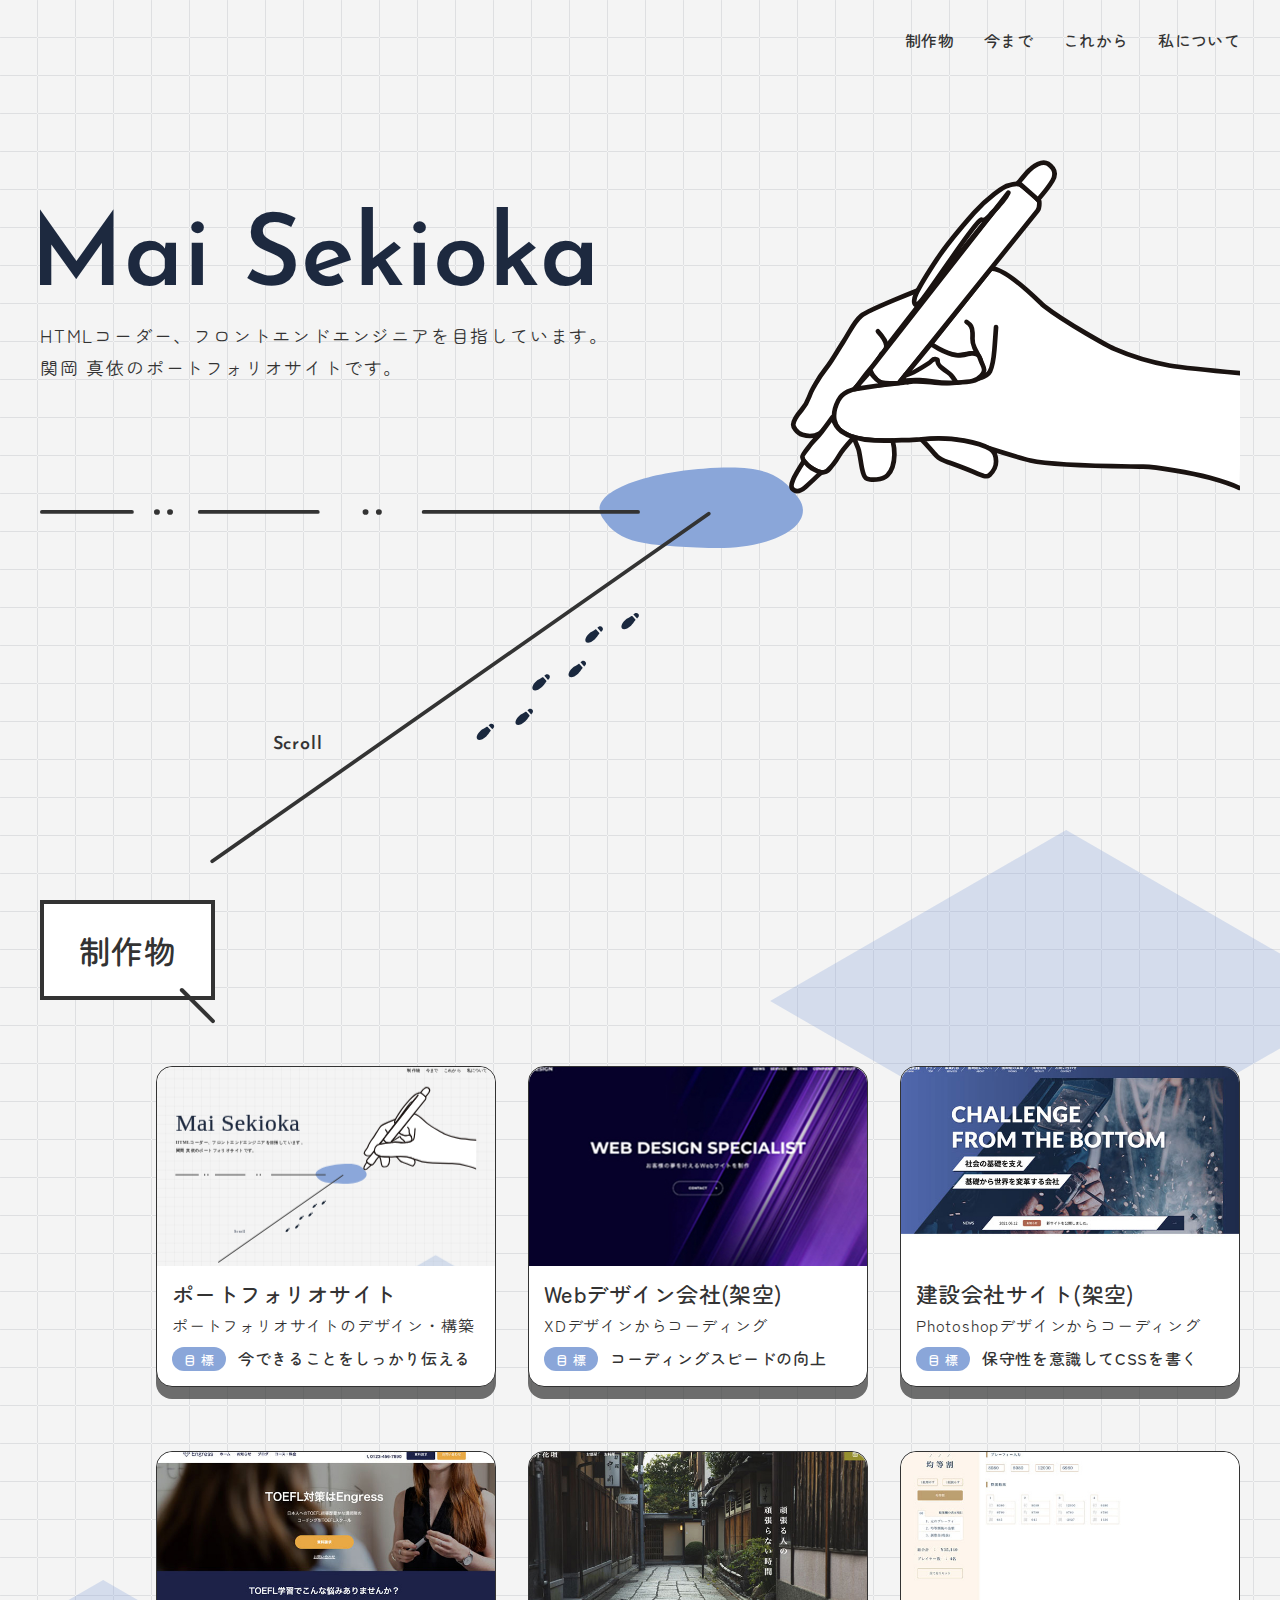
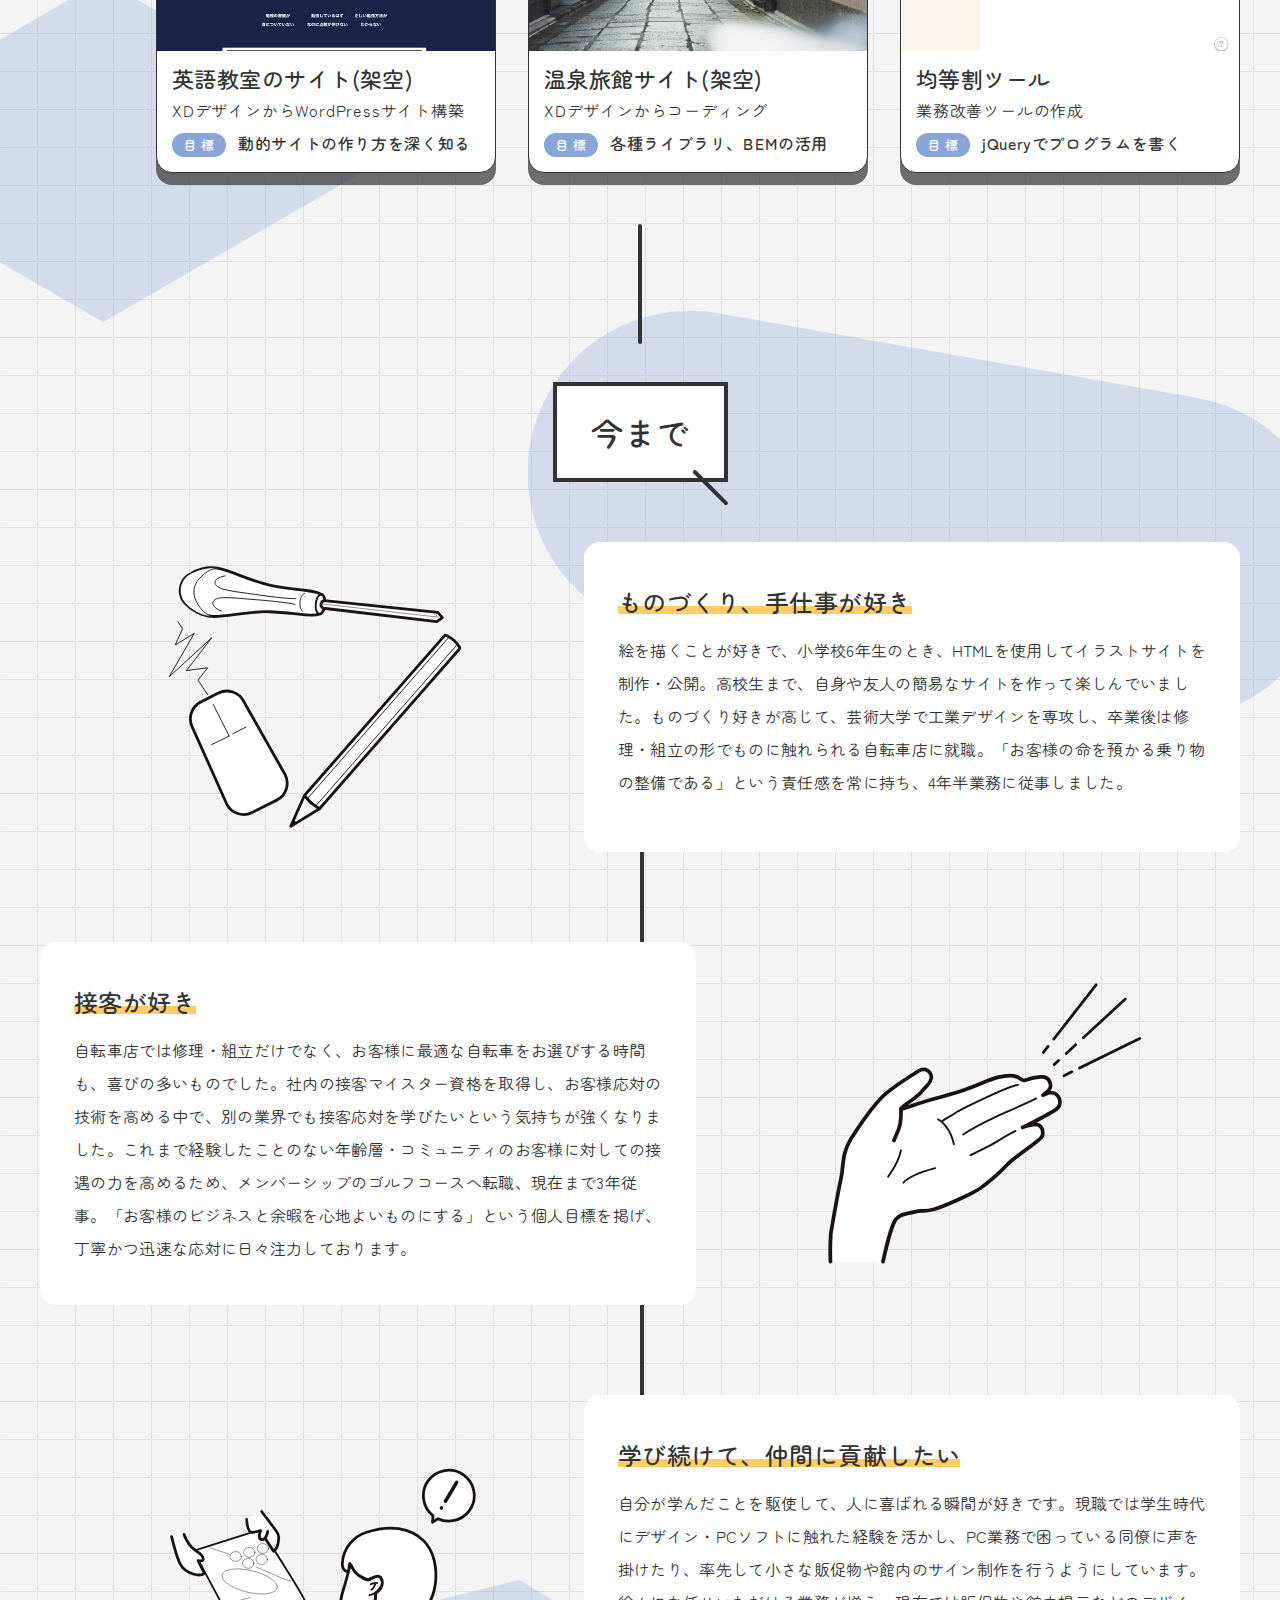
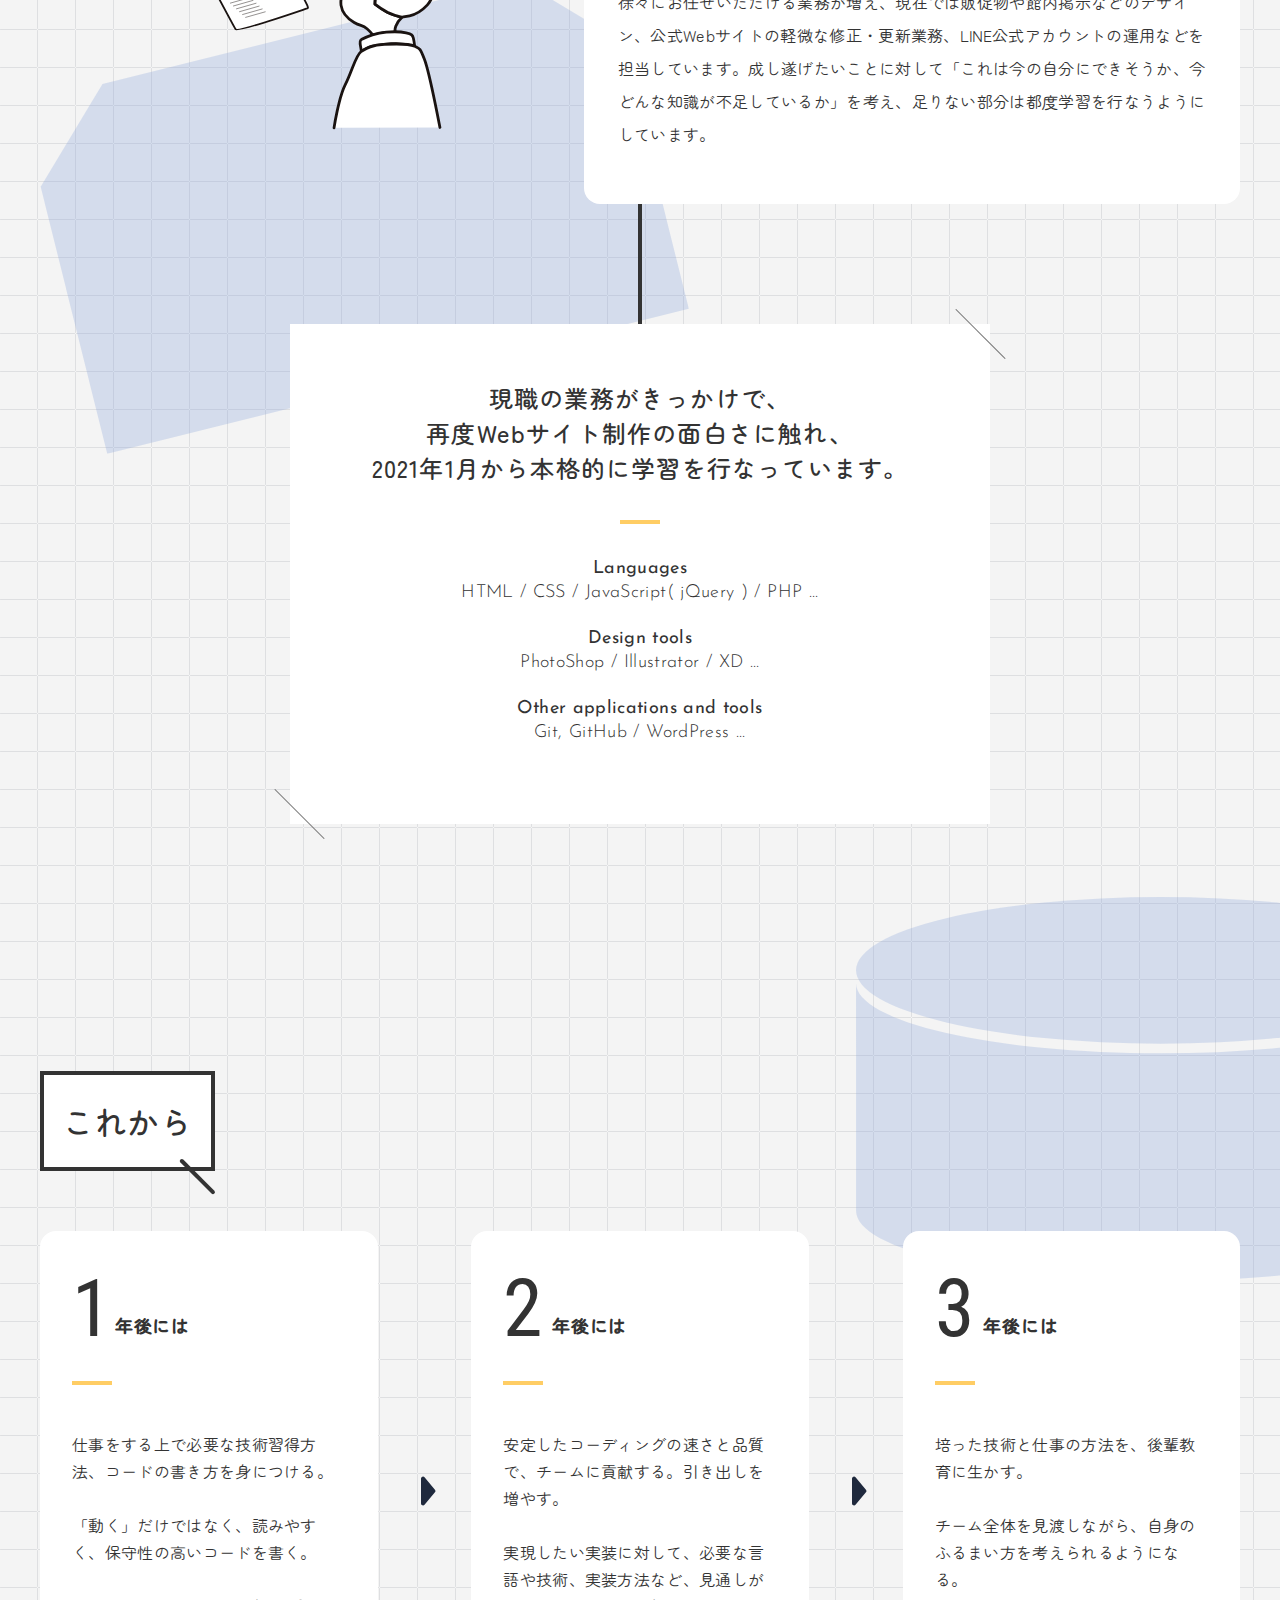
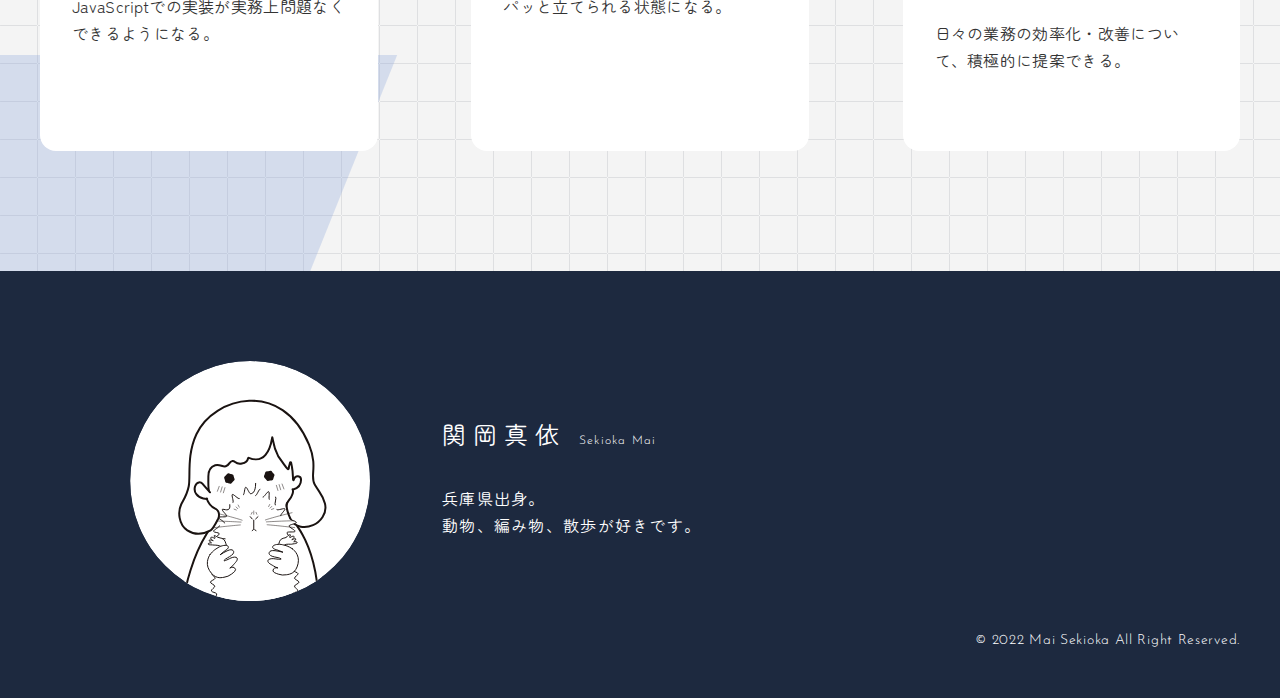
==== commit 00b4a5e9: "各ページ　OGPの記述を追加" ====
--- a/index.html
+++ b/index.html
@@ -6,7 +6,22 @@
   <meta name="viewport" content="width=device-width, initial-scale=1.0" />
   <link rel="shortcut icon" href="./resources/img/favicon.ico">
   <link rel="apple-touch-icon" sizes="180x180" href="./resources/img/favicon.ico">
+  <!-- Primary Meta Tags -->
   <title>Mai Sekioka's Portfolio Site | 関岡真依のポートフォリオサイト</title>
+  <meta name="title" content="Mai Sekioka's Portfolio Site | 関岡真依のポートフォリオサイト">
+  <meta name="description" content="現在Webコーダーを目指しております、関岡真依のポートフォリオサイトです。">
+  <!-- Open Graph / Facebook -->
+  <meta property="og:type" content="website">
+  <meta property="og:url" content="https://msportfolio.mimoza.jp/">
+  <meta property="og:title" content="Mai Sekioka's Portfolio Site | 関岡真依のポートフォリオサイト">
+  <meta property="og:description" content="現在Webコーダーを目指しております、関岡真依のポートフォリオサイトです。">
+  <meta property="og:image" content="http://msportfolio.mimoza.jp/resources/img/ogp-wide.jpg">
+  <!-- Twitter -->
+  <meta property="twitter:card" content="summary_large_image">
+  <meta property="twitter:url" content="https://msportfolio.mimoza.jp/">
+  <meta property="twitter:title" content="Mai Sekioka's Portfolio Site | 関岡真依のポートフォリオサイト">
+  <meta property="twitter:description" content="現在Webコーダーを目指しております、関岡真依のポートフォリオサイトです。">
+  <meta property="twitter:image" content="http://msportfolio.mimoza.jp/resources/img/ogp-wide.jpg">
   <link rel="stylesheet" href="./resources/css/ress.css">
   <link rel="stylesheet" href="./resources/css/style.min.css">
 </head>
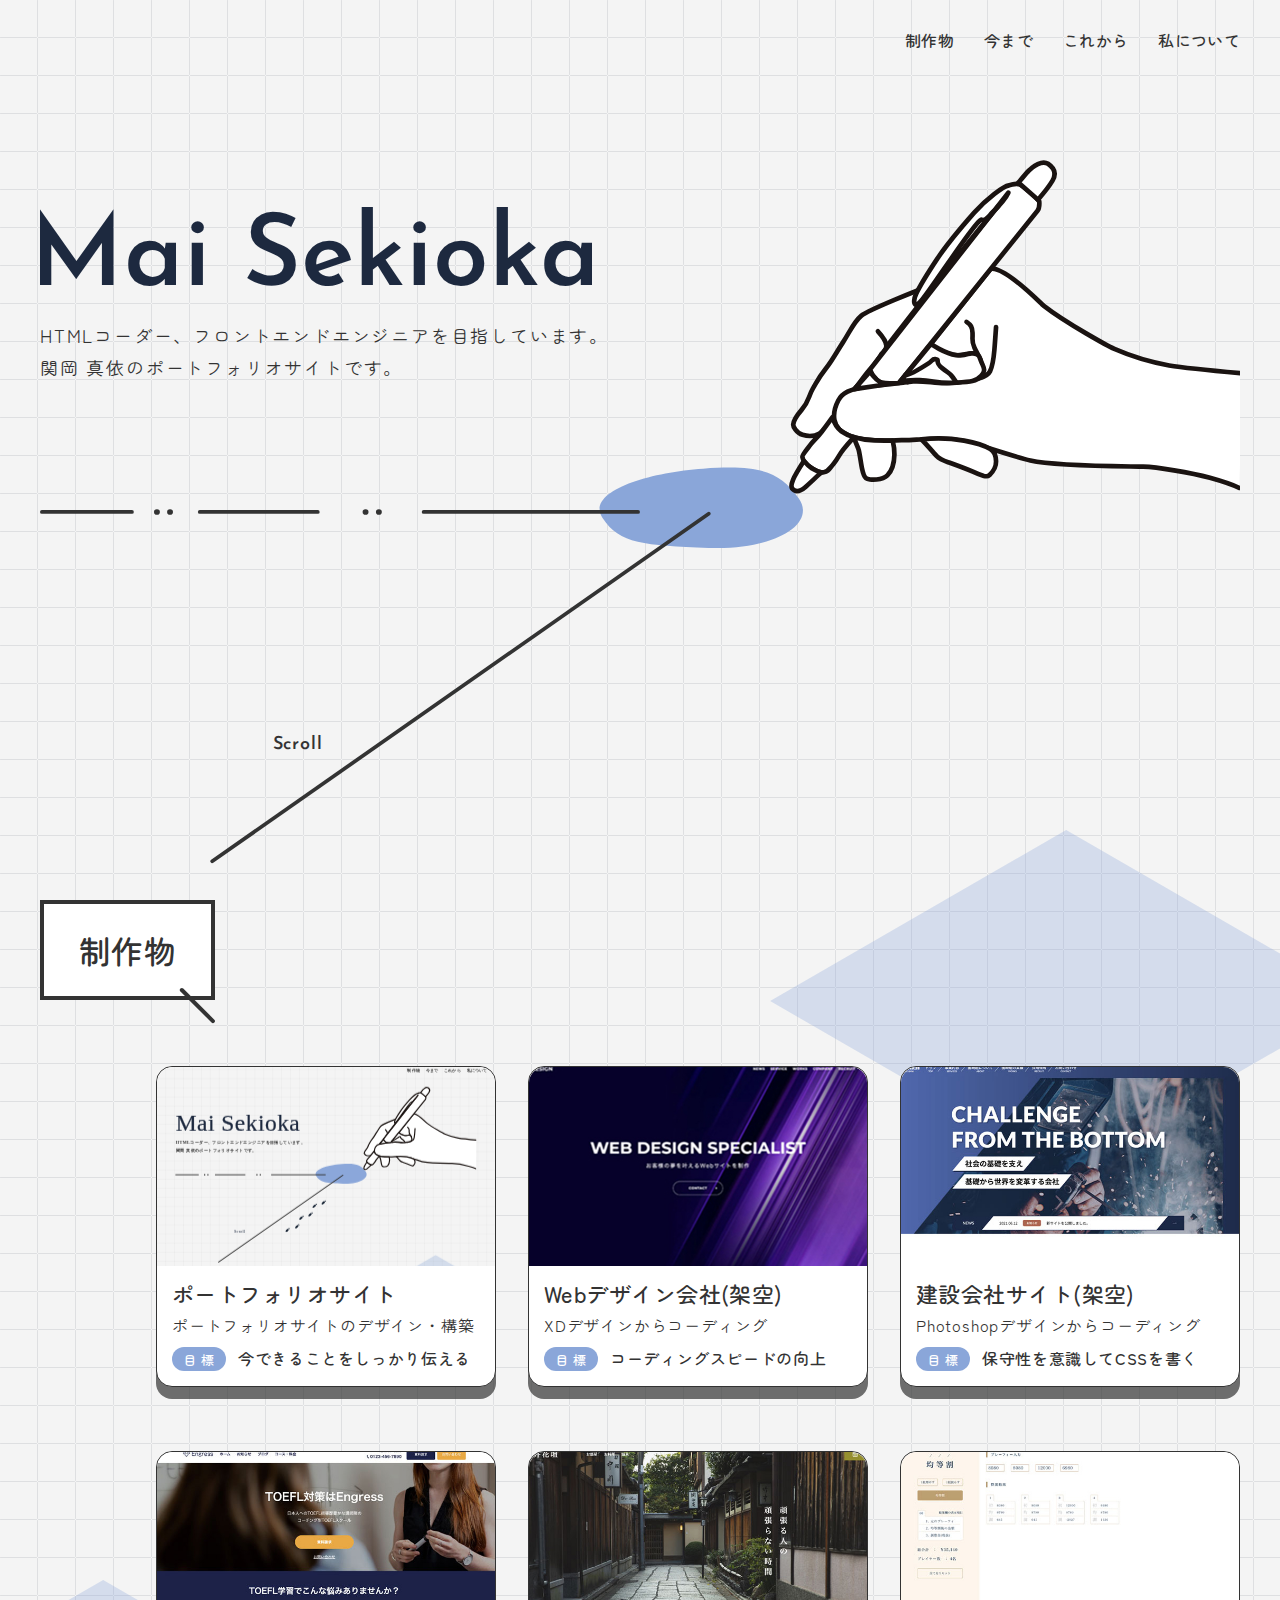
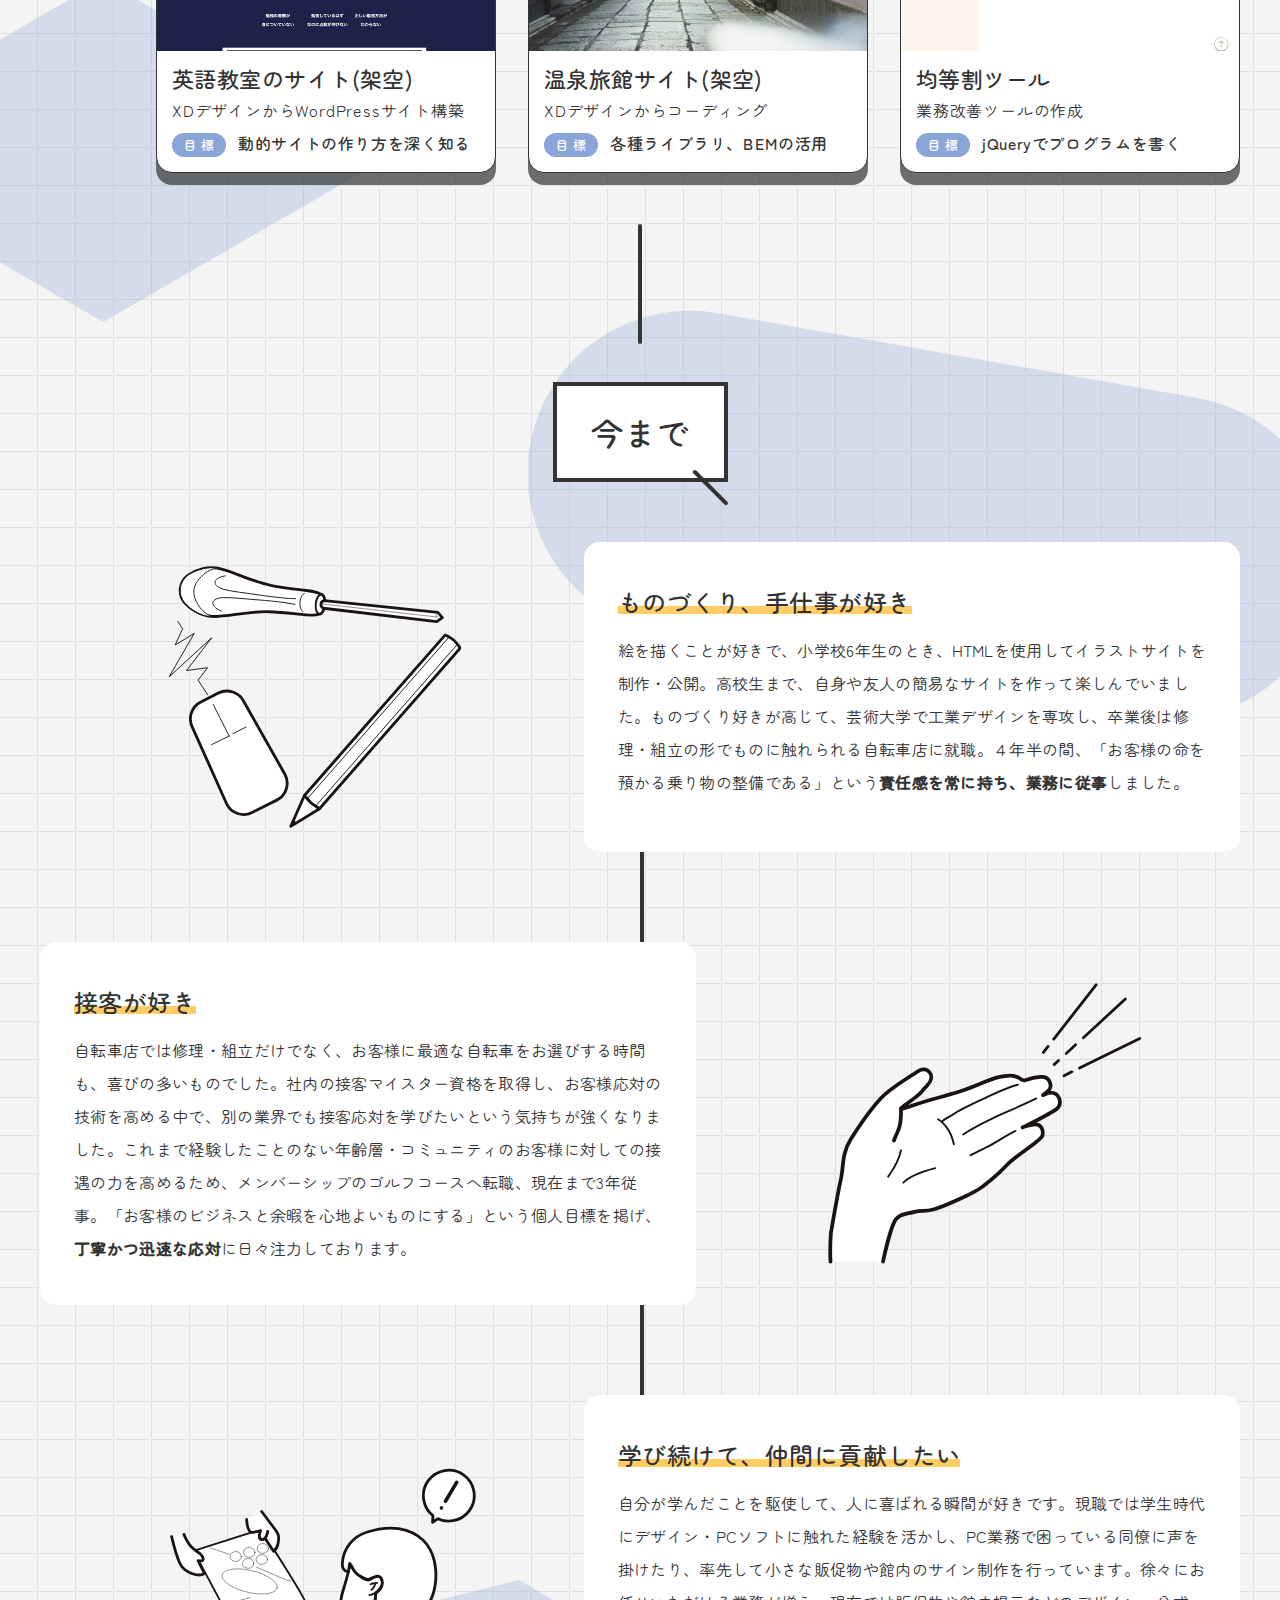
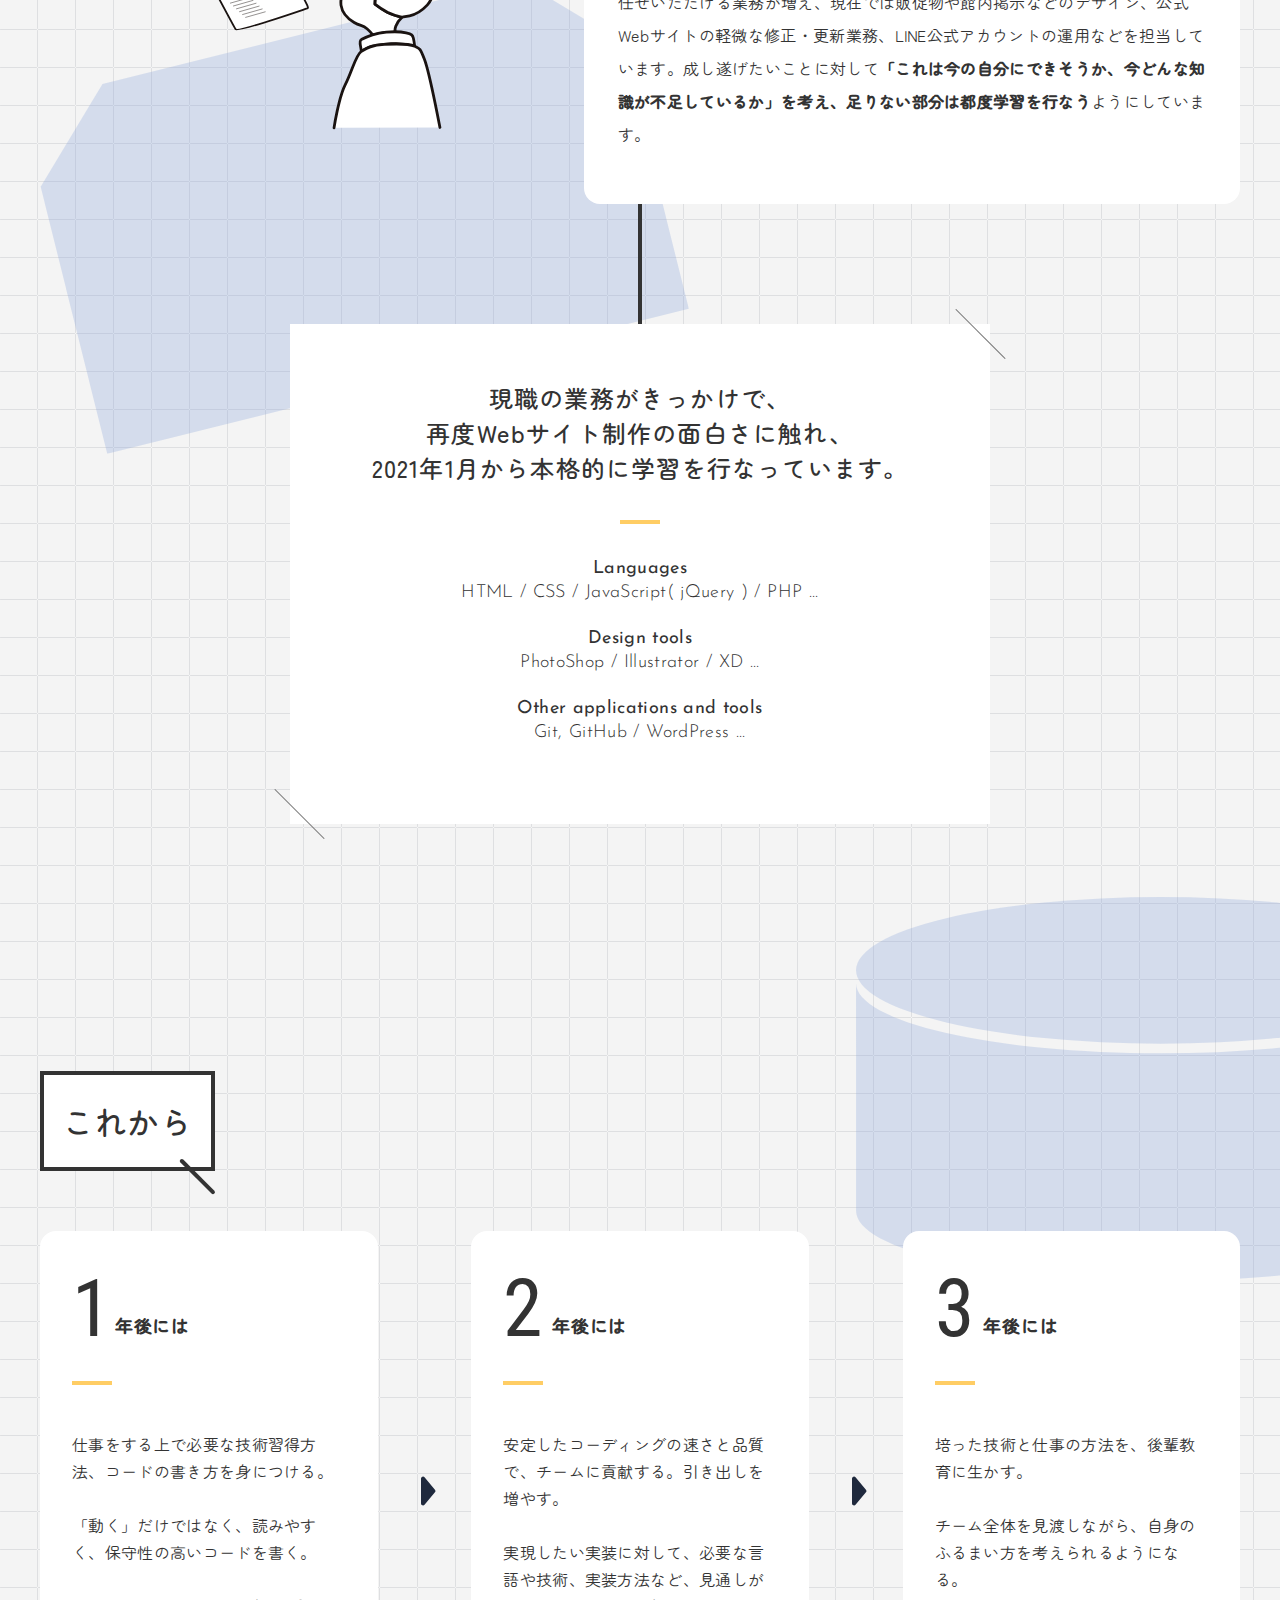
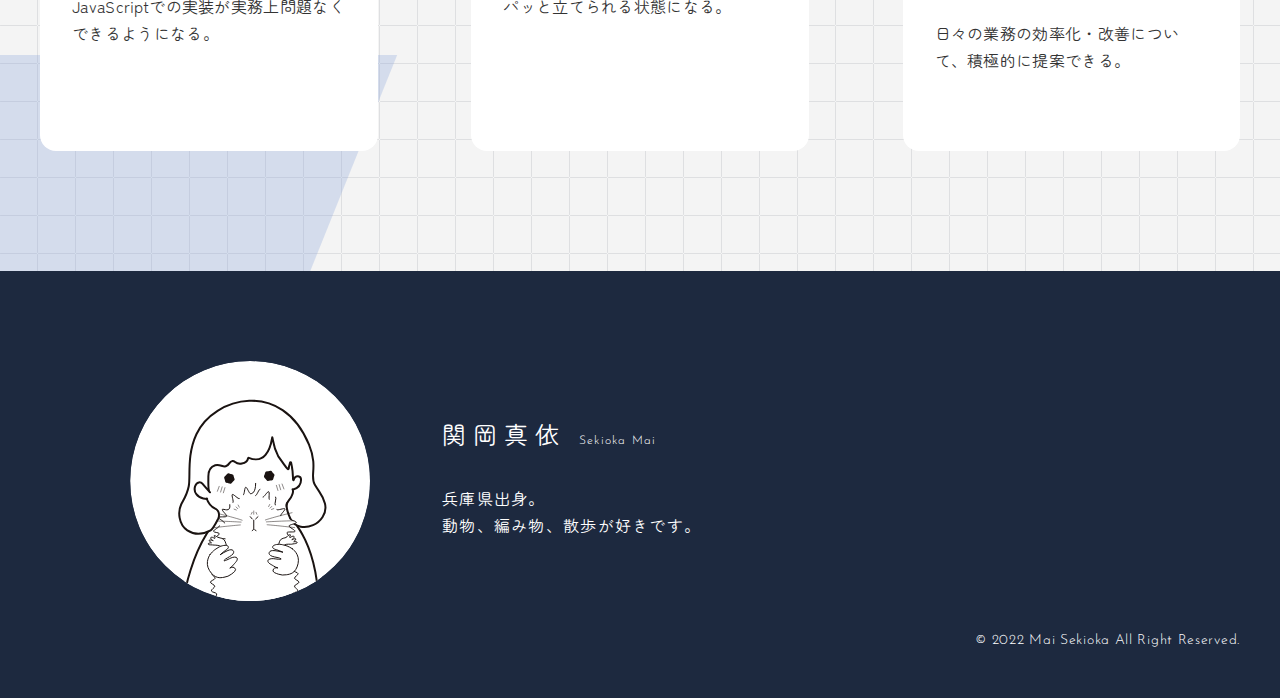
==== commit 80c732f1: "トップページ　今まで　文章の修正と、強調部分への<strong>タグ追加" ====
--- a/index.html
+++ b/index.html
@@ -209,7 +209,7 @@
               <div class="Personality-Media-Body">
                 <h4 class="Personality-Media-Title"><span class="Yellow-Marker">ものづくり、</span><br class="sp-br"><span class="Yellow-Marker">手仕事が好き</span></h4>
                 <p class="Personality-Media-Text">
-                  絵を描くことが好きで、小学校6年生のとき、HTMLを使用してイラストサイトを制作・公開。高校生まで、自身や友人の簡易なサイトを作って楽しんでいました。ものづくり好きが高じて、芸術大学で工業デザインを専攻し、卒業後は修理・組立の形でものに触れられる自転車店に就職。「お客様の命を預かる乗り物の整備である」という責任感を常に持ち、4年半業務に従事しました。
+                  絵を描くことが好きで、小学校6年生のとき、HTMLを使用してイラストサイトを制作・公開。高校生まで、自身や友人の簡易なサイトを作って楽しんでいました。ものづくり好きが高じて、芸術大学で工業デザインを専攻し、卒業後は修理・組立の形でものに触れられる自転車店に就職。４年半の間、「お客様の命を預かる乗り物の整備である」という<strong>責任感を常に持ち、業務に従事</strong>しました。
                 </p>
               </div>
             </div>
@@ -222,7 +222,7 @@
               <div class="Personality-Media-Body">
                 <h4 class="Personality-Media-Title"><span class="Yellow-Marker">接客が好き</span></h4>
                 <p class="Personality-Media-Text">
-                  自転車店では修理・組立だけでなく、お客様に最適な自転車をお選びする時間も、喜びの多いものでした。社内の接客マイスター資格を取得し、お客様応対の技術を高める中で、別の業界でも接客応対を学びたいという気持ちが強くなりました。これまで経験したことのない年齢層・コミュニティのお客様に対しての接遇の力を高めるため、メンバーシップのゴルフコースへ転職、現在まで3年従事。「お客様のビジネスと余暇を心地よいものにする」という個人目標を掲げ、丁寧かつ迅速な応対に日々注力しております。
+                  自転車店では修理・組立だけでなく、お客様に最適な自転車をお選びする時間も、喜びの多いものでした。社内の接客マイスター資格を取得し、お客様応対の技術を高める中で、別の業界でも接客応対を学びたいという気持ちが強くなりました。これまで経験したことのない年齢層・コミュニティのお客様に対しての接遇の力を高めるため、メンバーシップのゴルフコースへ転職、現在まで3年従事。「お客様のビジネスと余暇を心地よいものにする」という個人目標を掲げ、<strong>丁寧かつ迅速な応対</strong>に日々注力しております。
                 </p>
               </div>
             </div>
@@ -235,7 +235,7 @@
               <div class="Personality-Media-Body">
                 <h4 class="Personality-Media-Title"><span class="Yellow-Marker">学び続けて、</span><br class="sp-br"><span class="Yellow-Marker">仲間に貢献したい</span></h4>
                 <p class="Personality-Media-Text">
-                  自分が学んだことを駆使して、人に喜ばれる瞬間が好きです。現職では学生時代にデザイン・PCソフトに触れた経験を活かし、PC業務で困っている同僚に声を掛けたり、率先して小さな販促物や館内のサイン制作を行うようにしています。徐々にお任せいただける業務が増え、現在では販促物や館内掲示などのデザイン、公式Webサイトの軽微な修正・更新業務、LINE公式アカウントの運用などを担当しています。成し遂げたいことに対して「これは今の自分にできそうか、今どんな知識が不足しているか」を考え、足りない部分は都度学習を行なうようにしています。
+                  自分が学んだことを駆使して、人に喜ばれる瞬間が好きです。現職では学生時代にデザイン・PCソフトに触れた経験を活かし、PC業務で困っている同僚に声を掛けたり、率先して小さな販促物や館内のサイン制作を行っています。徐々にお任せいただける業務が増え、現在では販促物や館内掲示などのデザイン、公式Webサイトの軽微な修正・更新業務、LINE公式アカウントの運用などを担当しています。成し遂げたいことに対して<strong>「これは今の自分にできそうか、今どんな知識が不足しているか」を考え、足りない部分は都度学習を行なう</strong>ようにしています。
                 </p>
               </div>
             </div>
--- a/resources/css/style.min.css
+++ b/resources/css/style.min.css
@@ -1,2 +1,2 @@
-html{overflow-x:hidden;font-size:62.5%}@font-face{font-family:"Zen Maru Gothic";font-style:normal;font-weight:400;src:url("/resources/font/ZenMaruGothic-Regular.woff") format("woff");font-display:swap}@font-face{font-family:"Zen Maru Gothic";font-style:normal;font-weight:500;src:url("/resources/font/ZenMaruGothic-Medium.woff") format("woff");font-display:swap}@font-face{font-family:"Josefin Sans";font-style:normal;font-weight:300;src:url("/resources/font/JosefinSans-Light.woff") format("woff");font-display:swap}@font-face{font-family:"Josefin Sans";font-style:normal;font-weight:400;src:url("/resources/font/JosefinSans-Regular.woff") format("woff");font-display:swap}@font-face{font-family:"Josefin Sans";font-style:normal;font-weight:600;src:url("/resources/font/JosefinSans-SemiBold.woff") format("woff");font-display:swap}@font-face{font-family:"Roboto Condensed";font-style:normal;font-weight:400;src:url("/resources/font/RobotoCondensed-Regular.woff") format("woff");font-display:swap}body{position:relative;overflow-x:hidden;font-family:"Zen Maru Gothic","ヒラギノ丸ゴ ProN","Hiragino Maru Gothic ProN",serif;font-size:1.6rem;color:#333}body *{box-sizing:border-box}img{display:block;width:100%}li{list-style:none}a{display:block}a:link,a:visited,a:hover,a:active{color:#333;text-decoration:none}.sp-br{display:none}@media screen and (max-width: 767px){.sp-br{display:block}}@media screen and (max-width: 767px){.sp-nobr{display:none}}.Yellow-Marker{display:inline-block;background:linear-gradient(to bottom, transparent 16px, #ffcd64 8px)}@media screen and (max-width: 767px){.Yellow-Marker{background:linear-gradient(to bottom, transparent 0, transparent 19px, #ffcd64 19px, #ffcd64 26px, transparent 26px)}}.No-Scroll{overflow-y:hidden}.Header{position:absolute;z-index:3;top:0;right:0;left:0;display:flex;align-items:center;justify-content:center;width:100%;height:80px}@media screen and (max-width: 767px){.Header{height:60px;padding-right:15px;padding-left:15px}}.Header__Inner{position:relative;display:flex;align-items:center;justify-content:flex-end;width:100%;max-width:1440px;height:100%;padding-right:40px;padding-left:40px}.Header.is-fixed{position:fixed;height:72px;background-color:rgba(255,255,255,.7)}@media screen and (max-width: 767px){.Header.is-fixed{height:60px}}@media screen and (max-width: 767px){.Header-Nav{visibility:hidden;transition:all .4s;transform:translateX(150%)}}.Header-Nav-List{display:flex;gap:30px;align-items:center}.Header-Nav-List-Item{font-style:normal;font-weight:500;letter-spacing:.02em}.Header-Nav-List-Link{position:relative;transition:transform .2s}.Header-Nav-List-Link::after{position:absolute;right:0;bottom:-2px;left:0;width:100%;height:2px;background-color:#ffcd64;content:"";transition:transform .3s;transform:scale(0, 1);transform-origin:center top}.Header-Nav-List-Link:hover::after{transform:scale(1, 1)}@media screen and (max-width: 767px){.Nav-Menu-Bg{position:absolute;z-index:3;z-index:0;top:0;right:0;bottom:0;left:0;width:100%;min-height:100vh;background:url(../img/bg-nav-menu-bg-freeline.svg),url(../img/bg-nav-menu-bg-straight-line.svg),#1d293f;background-repeat:no-repeat,no-repeat,no-repeat;background-position:center,top center,center;background-size:100% auto,auto,cover;visibility:hidden;transition:all .4s;transform:translateX(100%)}}.Burger-Btn{display:none}@media screen and (max-width: 767px){.Burger-Btn{position:absolute;z-index:1;top:18px;right:15px;display:flex;flex-direction:column;align-items:center;justify-content:space-between;width:24px;height:24px;padding-top:6px;padding-bottom:6px}}.Burger-Btn-Bar{display:block;width:100%;height:2px;background-color:#333;border-radius:1px;transition:transform ease-in-out .3s}.Header.is-drawerActive{z-index:10}.Header.is-drawerActive .Header-Nav{position:absolute;z-index:1;top:0;right:0;left:0;margin-right:auto;margin-left:auto;width:200px;padding-top:18.2vh;visibility:visible;transition:transform .4s;transform:translateX(0)}.Header.is-drawerActive .Header-Nav-List{flex-direction:column;gap:50px}.Header.is-drawerActive .Header-Nav-List-Link{color:#fff}.Header.is-drawerActive .Burger-Btn{padding-top:4px;padding-bottom:4px}.Header.is-drawerActive .Nav-Menu-Bg{cursor:pointer;visibility:visible;transition:all .4s;transform:translateX(0)}.Header.is-drawerActive .Burger-Btn-Bar{background-color:#fff}.Header.is-drawerActive .Burger-Btn-Bar:nth-child(1){width:27px;transition:transform ease-in-out .4s;transform:translateX(-2px) rotate(-30deg);transform-origin:top right}.Header.is-drawerActive .Burger-Btn-Bar:nth-child(2){opacity:0;transition:opacity .4s}.Header.is-drawerActive .Burger-Btn-Bar:nth-child(3){width:27px;transition:transform ease-in-out .4s;transform:translateX(-1px) rotate(30deg);transform-origin:top right}.Main{overflow:hidden;background:url(../img/bg-grid.svg),#f4f4f4}@media screen and (max-width: 767px){.Main{background:url(../img/bg-grid-sm.svg),#f4f4f4}}.MainVisual{display:flex;justify-content:center;width:100%;min-height:900px;padding-right:40px;padding-left:40px}@media screen and (max-width: 767px){.MainVisual{min-height:811px;padding-right:15px;padding-left:15px;background:url(../img/mainvisual-sm.svg);background-repeat:no-repeat;background-position:center bottom 10%;background-size:100% auto}}.MainVisual__Inner{position:relative;width:100%;max-width:1280px;padding-top:200px;background:url(../img/mainvisual.svg);background-repeat:no-repeat;background-position:center bottom 36px;background-size:100% auto}@media screen and (max-width: 767px){.MainVisual__Inner{padding-top:100px;background:none}}.CatchCopy-En{margin-left:-10px;font-family:"Josefin Sans";font-size:10rem;font-style:normal;font-weight:600;line-height:1.2;color:#1d293f}@media screen and (max-width: 767px){.CatchCopy-En{margin-left:-5px;font-size:7.2rem;line-height:1.1944;letter-spacing:.02em}}.CatchCopy-Jp{font-size:1.8rem;font-style:normal;font-weight:400;line-height:1.75;letter-spacing:.1em}@media screen and (max-width: 767px){.CatchCopy-Jp{font-size:1.4rem;line-height:1.7857;letter-spacing:.02em;white-space:nowrap}}.MainVisual-Scroll-Btn{position:absolute;bottom:11vmax;left:19.375%;display:block;font-family:"Josefin Sans";font-size:1.8rem;font-style:normal;font-weight:600;line-height:1.5;letter-spacing:.05em;transition:all .3s;transform:scale(1);-webkit-animation:floatScrollText ease 2s infinite;animation:floatScrollText ease 2s infinite}@media screen and (min-width: 1440px){.MainVisual-Scroll-Btn{bottom:162px}}@media screen and (max-width: 767px){.MainVisual-Scroll-Btn{right:calc(50% + 16px);bottom:28vmin;left:auto;font-size:1.2rem;line-height:1.3333}}.MainVisual-Scroll-Btn:hover{transition:all .3s;transform:scale(1.05)}@-webkit-keyframes floatScrollText{0%{transform:translateY(0)}50%{transform:translateY(3px)}100%{transform:translateY(0)}}@keyframes floatScrollText{0%{transform:translateY(0)}50%{transform:translateY(3px)}100%{transform:translateY(0)}}.Gallery{position:relative;display:flex;justify-content:center;width:100%;padding-right:40px;padding-bottom:111px;padding-left:40px}@media screen and (max-width: 767px){.Gallery{padding-top:30px;padding-right:0;padding-bottom:57px;padding-left:15px}}.Gallery__Inner{position:relative;z-index:1;width:100%;max-width:1280px}@media screen and (max-width: 767px){.Gallery__Inner::after{position:absolute;right:15px;bottom:-10px;display:block;width:56px;height:10px;background-image:url(../img/gallery-arrow.svg);background-position:center;background-size:contain;content:"";animation:slideArrow 1.2s ease-in-out infinite reverse}}@-webkit-keyframes slideArrow{0%{right:15px}50%{right:20px}100%{right:15px}}@keyframes slideArrow{0%{right:15px}50%{right:20px}100%{right:15px}}.Gallery-Title{position:relative;display:flex;align-items:center;justify-content:center;width:175px;height:100px;background-color:#fff;border:4px solid #333;font-size:3.2rem;font-style:normal;font-weight:500;line-height:1;letter-spacing:.02em}@media screen and (max-width: 767px){.Gallery-Title{margin-right:auto;margin-left:auto;width:130px;height:75px;font-size:2.4rem;letter-spacing:.02em}}.Gallery-Title::after{position:absolute;right:28px;bottom:-42px;display:block;width:4px;height:48px;background-color:#333;border-radius:2px;content:"";transform:rotate(-45deg);transform-origin:top left}@media screen and (max-width: 767px){.Gallery-Title::after{right:50%;bottom:-24px;height:33px;transform:rotate(0)}}.Gallery-Cards-Wrapper{display:flex;justify-content:flex-end;margin-top:66px}@media screen and (max-width: 767px){.Gallery-Cards-Wrapper{overflow-x:scroll;overflow-y:hidden;margin-top:54px;min-height:346px}}.Gallery-Cards{display:flex;flex-wrap:wrap;row-gap:64px;justify-content:space-between;width:1084px}@media screen and (max-width: 767px){.Gallery-Cards{flex-wrap:nowrap;row-gap:0;-moz-column-gap:32px;column-gap:32px;width:100%;min-height:346px}}.Gallery-Card{position:relative;z-index:1;width:31.3653136531%;min-height:320px;background-color:#fff;border:1px solid #333;border-radius:16px;box-shadow:0 12px 0 rgba(51,51,51,.7);cursor:pointer;transition:all ease .4s}@media screen and (max-width: 1163px){.Gallery-Card{width:48.5239852399%}}@media screen and (max-width: 767px){.Gallery-Card{min-width:340px;min-height:auto;max-height:320px}}.Gallery-Card:hover{box-shadow:none;transition:all ease .5s;transform:translateY(12px)}.Gallery-Card:hover .Gallery-Card-Body::before{opacity:1;transition:linear .3s;transform:scale(1, 1)}.Gallery-Card:last-of-type::after{position:absolute;top:0;right:-15px;display:block;width:15px;height:100%;content:""}.Gallery-Card-Image{width:100%;padding-top:58.8235294118%;background-repeat:no-repeat;background-position:center;background-size:cover;border-top-left-radius:16px;border-top-right-radius:16px}.Gallery-Card-Body{position:relative;padding-top:16px;padding-right:15px;padding-bottom:15px;padding-left:15px}.Gallery-Card-Body::before{position:absolute;top:0;right:0;display:block;width:100%;height:6px;background-color:#ffcd64;opacity:0;content:"";transition:linear .2s;transform:scale(0, 1);transform-origin:top left}.Gallery-Card-Title{font-size:2.2rem;font-style:normal;font-weight:500;line-height:1;letter-spacing:.02em}.Gallery-Card-Lead{margin-top:9px;font-style:normal;font-weight:400;line-height:1.5;letter-spacing:.05em}.Gallery-Card-Target{display:inline-block;margin-top:9px;font-style:normal;font-weight:500;line-height:1.5;letter-spacing:.04em}.Gallery-Card-Badge{display:inline-flex;align-items:center;justify-content:center;margin-right:12px;width:54px;height:24px;background-color:#8aa6d9;border-radius:12px;font-size:1.3rem;line-height:1;color:#fff}.Gallery-Bg-Diamond__TopRight{position:absolute;z-index:0;top:-70px;right:-85px;width:46.52%;max-width:670px;height:387px;background:url(../img/bg-diamond.svg);background-repeat:no-repeat;background-size:contain}@media screen and (min-width: 1440px){.Gallery-Bg-Diamond__TopRight{right:calc(50% - 670px - 85px)}}@media screen and (max-width: 767px){.Gallery-Bg-Diamond__TopRight{top:34px;right:-185px;width:398px;height:230px}}.Gallery-Bg-Diamond__BottomLeft{position:absolute;z-index:0;bottom:-83px;left:-193px;width:46.52%;max-width:670px;height:387px;background:url(../img/bg-diamond.svg);background-repeat:no-repeat;background-size:contain}@media screen and (min-width: 1440px){.Gallery-Bg-Diamond__BottomLeft{left:calc(50% - 670px - 193px)}}@media screen and (max-width: 767px){.Gallery-Bg-Diamond__BottomLeft{bottom:-59px;left:-167px;width:398px;height:230px}}.Gallery-Line-Box{position:absolute;z-index:1;right:0;bottom:-60px;left:0;display:flex;align-items:center;justify-content:center;width:100%}@media screen and (max-width: 767px){.Gallery-Line-Box{bottom:-45px}}.Gallery-Line{display:block;width:4px;height:120px;background-color:#333;border-radius:2px}@media screen and (max-width: 767px){.Gallery-Line{height:90px}}.Past{position:relative;width:100%;padding-top:98px;padding-right:40px;padding-bottom:137px;padding-left:40px}@media screen and (max-width: 767px){.Past{padding-right:0;padding-bottom:127px;padding-left:0}}.Past-Title{position:relative;z-index:1;display:flex;align-items:center;justify-content:center;margin-right:auto;margin-left:auto;width:175px;height:100px;background-color:#fff;border:4px solid #333;font-size:3.2rem;font-style:normal;font-weight:500;line-height:1;letter-spacing:.02em}@media screen and (max-width: 767px){.Past-Title{margin-right:auto;margin-left:auto;width:130px;height:75px;font-size:2.4rem;letter-spacing:.02em}}.Past-Title::after{position:absolute;right:28px;bottom:-42px;display:block;width:4px;height:48px;background-color:#333;border-radius:2px;content:"";transform:rotate(-45deg);transform-origin:top left}@media screen and (max-width: 767px){.Past-Title::after{right:50%;bottom:-24px;height:33px;transform:rotate(0)}}.Personality{position:relative;z-index:1;display:flex;justify-content:center;margin-top:60px;width:100%}@media screen and (max-width: 767px){.Personality{margin-top:64px}}.Personality__Inner{width:1280px}@media screen and (max-width: 767px){.Personality__Inner{width:100%}}.Personality-Media{position:relative;width:100%;height:auto}@media screen and (max-width: 767px){.Personality-Media{padding-right:15px;padding-left:15px}}.Personality-Media__Inner{display:flex;gap:5.625%;align-items:center;width:100%}@media screen and (max-width: 767px){.Personality-Media__Inner{flex-direction:column;gap:32px}}.Personality-Media+*{margin-top:90px}@media screen and (max-width: 767px){.Personality-Media+*{margin-top:108px}}.Personality-Media:nth-of-type(1)::before{display:none}@media screen and (max-width: 767px){.Personality-Media:nth-of-type(1)::before{position:absolute;z-index:-1;top:19%;right:-65%;display:block;width:140%;height:84%;background:url(../img/bg-oval.svg);background-repeat:no-repeat;background-size:contain;content:""}}.Personality-Media:nth-of-type(2)::before{display:none}@media screen and (max-width: 767px){.Personality-Media:nth-of-type(2)::before{position:absolute;z-index:-1;top:-4%;left:-19%;display:block;width:98.75%;height:56%;background:url(../img/bg-trapezoid-upper-sm.svg);background-repeat:no-repeat;background-size:contain;content:""}}.Personality-Media:nth-of-type(3)::before{display:none}@media screen and (max-width: 767px){.Personality-Media:nth-of-type(3)::before{position:absolute;z-index:-1;top:-6%;right:-30%;display:block;width:98.75%;height:56%;background:url(../img/bg-trapezoid-lower-sm.svg);background-repeat:no-repeat;background-size:contain;content:""}}.Personality-Media::after{position:absolute;z-index:-1;bottom:-90px;left:50%;display:block;width:4px;height:91px;background-color:#333;content:""}@media screen and (max-width: 767px){.Personality-Media::after{bottom:-72px;height:72px}}.Personality-Media:last-of-type::after{display:none}.Personality-Media:nth-of-type(2) .Personality-Media__Inner{flex-direction:row-reverse}@media screen and (max-width: 767px){.Personality-Media:nth-of-type(2) .Personality-Media__Inner{flex-direction:column}}.Personality-Media:nth-of-type(2) .Personality-Media-Image{min-height:300px}.Personality-Media:nth-of-type(2) .Personality-Media-Body{padding-bottom:40px}.Personality-Media-Image{flex:1;min-width:39.6875%;min-height:280px;background-repeat:no-repeat;background-position:center;background-size:contain}@media screen and (max-width: 767px){.Personality-Media-Image{display:none}}.Personality-Media-Image-SP{display:none}@media screen and (max-width: 767px){.Personality-Media-Image-SP{display:block;width:100%;padding-top:79.3103448276%;background-repeat:no-repeat;background-position:center;background-size:cover}}.Personality-Media-Body{width:54.6875%;min-height:280px;padding-top:48px;padding-right:34px;padding-bottom:53px;padding-left:34px;background-color:#fff;border-radius:16px}@media screen and (max-width: 767px){.Personality-Media-Body{width:100%;padding-top:50px;padding-right:17px;padding-bottom:40px;padding-left:17px}}.Personality-Media-Title{font-size:2.4rem;font-style:normal;font-weight:500;line-height:1;letter-spacing:.02em;white-space:nowrap}@media screen and (max-width: 767px){.Personality-Media-Title{font-size:2.2rem;line-height:1.3727;text-align:center}}.Personality-Media-Text{margin-top:20px;font-weight:400;line-height:2.0625;letter-spacing:.02em}@media screen and (max-width: 767px){.Personality-Media-Text{font-size:1.4rem;line-height:2.2857}}.Ability{position:relative;z-index:1;width:100%;padding-top:120px}.Ability__Inner{margin-right:auto;margin-left:auto;max-width:1280px}@media screen and (max-width: 767px){.Ability__Inner{padding-right:15px;padding-left:15px}}.Ability-Line-Box{position:absolute;top:0;right:0;left:0;display:flex;align-items:center;justify-content:center;width:100%}.Ability-Line{display:block;width:4px;height:120px;background-color:#333}.Ability-Box__Outer{display:flex;align-items:center;justify-content:center}.Ability-Box{position:relative;width:700px;height:500px;padding-top:56px;padding-right:53px;padding-bottom:80px;padding-left:53px;background-color:#fff;text-align:center}@media screen and (max-width: 767px){.Ability-Box{width:100%;height:auto;padding-top:50px;padding-right:17px;padding-bottom:50px;padding-left:17px;text-align:left}}.Ability-Box::before{position:absolute;top:-25px;right:9px;display:block;width:1px;height:70px;background-color:#707070;content:"";transform:rotate(-45deg)}@media screen and (max-width: 767px){.Ability-Box::before{top:-12px;right:8px;height:41px}}.Ability-Box::after{position:absolute;bottom:-25px;left:9px;display:block;width:1px;height:70px;background-color:#707070;content:"";transform:rotate(-45deg)}@media screen and (max-width: 767px){.Ability-Box::after{bottom:-12px;left:8px;height:41px}}.Ability-Title{font-size:2.4rem;font-style:normal;font-weight:500;line-height:1.4583;letter-spacing:.05em}@media screen and (max-width: 767px){.Ability-Title{font-size:1.6rem;line-height:1.625}}.Ability-Partition{display:inline-block;margin-top:35px;width:40px;height:4px;background-color:#ffcd64}@media screen and (max-width: 767px){.Ability-Partition{margin-top:31px}}.Ability-List{margin-top:31px;font-size:1.8rem;line-height:1;letter-spacing:.02em}@media screen and (max-width: 767px){.Ability-List{font-size:1.4rem;line-height:1.6428}}.Ability-List-Term{font-family:"Josefin Sans";font-style:normal;font-weight:400}.Ability-List-Description+.Ability-List-Term{margin-top:28px}@media screen and (max-width: 767px){.Ability-List-Description+.Ability-List-Term{margin-top:22px}}.Ability-List-Description{margin-top:6px;font-family:"Josefin Sans";font-style:normal;font-weight:300}@media screen and (max-width: 767px){.Ability-List-Description{margin-top:2px}}.Past-Bg-Oval__TopRight{position:absolute;z-index:0;top:0;right:-54px;width:63%;max-width:906px;height:504px;background:url(../img/bg-oval.svg);background-repeat:no-repeat;background-size:contain}@media screen and (min-width: 1440px){.Past-Bg-Oval__TopRight{right:calc(50% - 906px + 128px)}}@media screen and (max-width: 767px){.Past-Bg-Oval__TopRight{display:none}}.Past-Bg-Trapezoid__MiddleRight{position:absolute;z-index:0;bottom:448px;left:20px;width:53.75%;max-width:774px;height:535px;background:url(../img/bg-trapezoid-upper.svg);background-repeat:no-repeat;background-size:contain}@media screen and (min-width: 1440px){.Past-Bg-Trapezoid__MiddleRight{left:calc(50% - 774px + 70px)}}@media screen and (max-width: 767px){.Past-Bg-Trapezoid__MiddleRight{display:none}}.Future{position:relative;display:flex;align-items:center;justify-content:center;width:100%;padding-top:110px;padding-right:40px;padding-bottom:120px;padding-left:40px}@media screen and (max-width: 767px){.Future{padding-top:98px;padding-right:15px;padding-left:15px}}.Future__Inner{position:relative;z-index:1;width:100%;max-width:1280px}.Future-Title{position:relative;display:flex;align-items:center;justify-content:center;width:175px;height:100px;background-color:#fff;border:4px solid #333;font-size:3.2rem;font-style:normal;font-weight:500;line-height:1;letter-spacing:.02em}@media screen and (max-width: 767px){.Future-Title{margin-right:auto;margin-left:auto;width:130px;height:75px;font-size:2.4rem;letter-spacing:.02em}}.Future-Title::after{position:absolute;right:28px;bottom:-42px;display:block;width:4px;height:48px;background-color:#333;border-radius:2px;content:"";transform:rotate(-45deg);transform-origin:top left}@media screen and (max-width: 767px){.Future-Title::after{right:50%;bottom:-24px;height:33px;transform:rotate(0)}}.Future-Cards{display:flex;gap:7.8125%;margin-top:60px;width:100%}@media screen and (max-width: 959px){.Future-Cards{flex-direction:column;row-gap:50px;margin-right:40px;margin-left:40px;width:auto}}@media screen and (max-width: 767px){.Future-Cards{margin-right:0;margin-left:0}}.Future-Card{position:relative;width:28.125%;min-height:520px;padding-top:38px;padding-right:32px;padding-bottom:44px;padding-left:32px;background-color:#fff;border-radius:16px}@media screen and (max-width: 959px){.Future-Card{width:100%;min-height:auto;padding-bottom:48px}}@media screen and (max-width: 767px){.Future-Card{min-height:406px;padding-top:40px;padding-right:17px;padding-bottom:40px;padding-left:17px}}.Future-Card+.Future-Card::after{position:absolute;top:50%;left:-15%;display:block;width:15px;height:30px;background-image:url(../img/to-right-arrow.svg);background-repeat:no-repeat;background-position:center;background-size:cover;content:"";transform:translateY(-50%)}@media screen and (max-width: 959px){.Future-Card+.Future-Card::after{top:-30px;left:50%;width:30px;height:15px;background-image:url(../img/to-bottom-arrow.svg);transform:translate(-50%, 0)}}.Future-Card-Title{position:relative;width:124px;height:80px;letter-spacing:.05em}@media screen and (max-width: 767px){.Future-Card-Title{width:104px;height:60px}}.Future-Card-Title-Number{position:absolute;top:0;left:0;font-family:"Roboto Condensed";font-size:8rem;font-style:normal;font-weight:400;line-height:1}@media screen and (max-width: 767px){.Future-Card-Title-Number{font-size:6rem}}.Future-Card-Title-Jp{position:absolute;right:6px;bottom:8px;font-size:1.8rem;font-style:normal;font-weight:700;line-height:1.6666}@media screen and (max-width: 767px){.Future-Card-Title-Jp{bottom:4px;font-size:1.6rem;line-height:1.625}}.Future-Card+.Future-Card .Future-Card-Title-Jp{right:0}.Future-Card-Partition{display:block;margin-top:32px;width:40px;height:4px;background-color:#ffcd64}@media screen and (max-width: 767px){.Future-Card-Partition{margin-top:30px}}.Future-Card-Text{margin-top:46px;font-style:normal;font-weight:400;line-height:1.6875;letter-spacing:.02em}@media screen and (max-width: 767px){.Future-Card-Text{margin-top:30px;font-size:1.4rem;line-height:1.6429;letter-spacing:.015em}}.Future-Bg-Cylinder__TopRight{position:absolute;z-index:0;top:-64px;right:-185px;width:47.57%;max-width:685px;height:432px;background:url(../img/bg-cylinder.svg);background-repeat:no-repeat;background-size:contain}@media screen and (min-width: 1440px){.Future-Bg-Cylinder__TopRight{right:calc(50% - 685px - 220px)}}@media screen and (max-width: 959px){.Future-Bg-Cylinder__TopRight{right:-13%}}@media screen and (max-width: 767px){.Future-Bg-Cylinder__TopRight{top:1%;right:-47.5%;width:95.31%;height:16%}}.Future-Bg-Pallarelogram__BottomLeft{position:absolute;z-index:0;bottom:-219px;left:-469px;width:67.77%;max-width:976px;height:435px;background:url(../img/bg-parallelogram.svg);background-repeat:no-repeat;background-size:contain}@media screen and (min-width: 1440px){.Future-Bg-Pallarelogram__BottomLeft{left:calc(50% - 976px - 193px)}}@media screen and (max-width: 959px){.Future-Bg-Pallarelogram__BottomLeft{left:-30%}}@media screen and (max-width: 767px){.Future-Bg-Pallarelogram__BottomLeft{bottom:-18%;left:-50%;width:100.6%;height:23%}}.Footer{position:relative;display:flex;align-items:center;justify-content:center;width:100%;padding-top:90px;padding-right:40px;padding-bottom:48px;padding-left:40px;background-color:#1d293f;color:#fff}@media screen and (max-width: 767px){.Footer{padding-top:105px;padding-right:15px;padding-bottom:24px;padding-left:15px}}.Footer__Inner{width:1280px}.Profile{display:flex;gap:72px;align-items:center;margin-right:90px;margin-left:90px;min-width:550px}@media screen and (max-width: 767px){.Profile{flex-direction:column;gap:40px;margin-right:0;margin-left:0;width:100%;text-align:center}}.Profile-Image{width:240px;height:240px;background-repeat:no-repeat;background-position:center;background-size:contain}@media screen and (max-width: 767px){.Profile-Image{width:180px;height:180px}}.Profile-Name-Jp{font-size:2.4rem;font-style:normal;font-weight:400;line-height:1}@media screen and (max-width: 767px){.Profile-Name-Jp{display:block;font-size:2rem}}.Profile-Name-En{margin-left:20px;font-family:"Josefin Sans";font-size:1.2rem;font-style:normal;font-weight:300;line-height:1;letter-spacing:.1em}@media screen and (max-width: 767px){.Profile-Name-En{display:block;margin-top:8px;margin-left:0}}.Profile-Text{margin-top:36px;font-style:normal;font-weight:400;line-height:1.6875;letter-spacing:.08em}@media screen and (max-width: 767px){.Profile-Text{margin-top:24px;font-size:1.4rem;line-height:1.6428}}.Profile-Copy{margin-top:24px;width:100%;text-align:right}@media screen and (max-width: 767px){.Profile-Copy{margin-top:54px;text-align:center}}.Profile-Copy-Text{font-family:"Josefin Sans";font-size:1.4rem;font-style:normal;font-weight:300;line-height:1.2857;letter-spacing:.05em}@media screen and (max-width: 767px){.Profile-Copy-Text{font-size:1rem;line-height:1.5}}.ToTopBtn{position:fixed;z-index:5;right:55px;bottom:90px;display:flex;align-items:center;justify-content:center;width:50px;height:50px;background-color:#fff;border:2px solid #333;border-radius:50%;opacity:0;transition:all ease .5s}@media screen and (max-width: 767px){.ToTopBtn{right:15px;bottom:40px;width:40px;height:40px}}.ToTopBtn.is-appear{opacity:1;transition:all ease .5s}.ToTopBtn.is-appear:hover{transition:all ease .3s;transform:scale(1.05)}.ToTopBtn-Arrow{display:block;width:17px;height:19px;background-image:url(../img/to-top-btn-arrow.svg);background-position:center;background-size:contain}@media screen and (max-width: 767px){.ToTopBtn-Arrow{width:13px;height:14px;background-image:url(../img/to-top-btn-arrow-sm.svg);background-position:center;background-size:contain}}.st1{fill:none;stroke:#1a283e;stroke-linecap:round;stroke-miterlimit:10;stroke-width:2}.st2{fill:none}@-webkit-keyframes drawLine{100%{stroke-dashoffset:0}}@keyframes drawLine{100%{stroke-dashoffset:0}}.MainVisual-Footprints-Area{position:absolute;bottom:18.56%;left:36.25%;width:13.75%}@media screen and (max-width: 1439px){.MainVisual-Footprints-Area{bottom:12vw}}@media screen and (max-width: 767px){.MainVisual-Footprints-Area{display:none}}#MainVisual-Footprints{width:100%;height:100%}#MainVisual-Footprint01,#MainVisual-Footprint02,#MainVisual-Footprint03,#MainVisual-Footprint04,#MainVisual-Footprint05,#MainVisual-Footprint06{fill-opacity:0;stroke-dasharray:300;stroke-dashoffset:301;transition:fill-opacity .1s;-webkit-animation:drawLine .1s linear forwards;animation:drawLine .1s linear forwards}#MainVisual-Footprint01.done .st2{fill:#1a283e;fill-opacity:1;transition:fill-opacity .2s}#MainVisual-Footprint02.done .st2{fill:#1a283e;fill-opacity:1;transition:fill-opacity .2s;transition-delay:.3s}#MainVisual-Footprint03.done .st2{fill:#1a283e;fill-opacity:1;transition:fill-opacity .2s;transition-delay:.6s}#MainVisual-Footprint04.done .st2{fill:#1a283e;fill-opacity:1;transition:fill-opacity .2s;transition-delay:.9s}#MainVisual-Footprint05.done .st2{fill:#1a283e;fill-opacity:1;transition:fill-opacity .2s;transition-delay:1.2s}#MainVisual-Footprint06.done .st2{fill:#1a283e;fill-opacity:1;transition:fill-opacity .2s;transition-delay:1.5s}.MainVisual-SP-Footprints-Area{display:none}@media screen and (max-width: 767px){.MainVisual-SP-Footprints-Area{position:absolute;bottom:50px;left:calc(50% + 3vw);display:block;width:4.0625%}}#MainVisual-SP-Footprints{width:100%;height:100%}#MainVisual-SP-Footprint01,#MainVisual-SP-Footprint02,#MainVisual-SP-Footprint03,#MainVisual-SP-Footprint04,#MainVisual-SP-Footprint05,#MainVisual-SP-Footprint06{fill-opacity:0;stroke-dasharray:300;stroke-dashoffset:301;transition:fill-opacity .1s;-webkit-animation:drawLine .1s linear forwards;animation:drawLine .1s linear forwards}#MainVisual-SP-Footprint01.done .st2{fill:#1a283e;fill-opacity:1;transition:fill-opacity .2s}#MainVisual-SP-Footprint02.done .st2{fill:#1a283e;fill-opacity:1;transition:fill-opacity .2s;transition-delay:.3s}#MainVisual-SP-Footprint03.done .st2{fill:#1a283e;fill-opacity:1;transition:fill-opacity .2s;transition-delay:.6s}#MainVisual-SP-Footprint04.done .st2{fill:#1a283e;fill-opacity:1;transition:fill-opacity .2s;transition-delay:.9s}#MainVisual-SP-Footprint05.done .st2{fill:#1a283e;fill-opacity:1;transition:fill-opacity .2s;transition-delay:1.2s}#MainVisual-SP-Footprint06.done .st2{fill:#1a283e;fill-opacity:1;transition:fill-opacity .2s;transition-delay:1.5s}.Ability-SP-Footprints-Area{display:none}@media screen and (max-width: 767px){.Ability-SP-Footprints-Area{position:absolute;z-index:1;top:16px;left:calc(50% + 17px);display:block;width:13px;height:119px}}#Ability-SP-Footprints{width:100%;height:100%}#Ability-SP-Footprint01,#Ability-SP-Footprint02,#Ability-SP-Footprint03,#Ability-SP-Footprint04,#Ability-SP-Footprint05,#Ability-SP-Footprint06{fill-opacity:0;stroke-dasharray:300;stroke-dashoffset:301;transition:fill-opacity .1s;-webkit-animation:drawLine .1s linear forwards;animation:drawLine .1s linear forwards}#Ability-SP-Footprint01.done .st2{fill:#1a283e;fill-opacity:1;transition:fill-opacity .2s}#Ability-SP-Footprint02.done .st2{fill:#1a283e;fill-opacity:1;transition:fill-opacity .2s;transition-delay:.3s}#Ability-SP-Footprint03.done .st2{fill:#1a283e;fill-opacity:1;transition:fill-opacity .2s;transition-delay:.6s}#Ability-SP-Footprint04.done .st2{fill:#1a283e;fill-opacity:1;transition:fill-opacity .2s;transition-delay:.9s}#Ability-SP-Footprint05.done .st2{fill:#1a283e;fill-opacity:1;transition:fill-opacity .2s;transition-delay:1.2s}#Ability-SP-Footprint06.done .st2{fill:#1a283e;fill-opacity:1;transition:fill-opacity .2s;transition-delay:1.5s}.Ability-Animation-Area{position:absolute;top:120px;right:0;display:flex;align-items:center;justify-content:center;width:100%;padding-left:69px;pointer-events:none}@media screen and (max-width: 959px){.Ability-Animation-Area{top:100px}}#Ability-Freeline{min-width:1360px;height:716px}@media screen and (max-width: 959px){#Ability-Freeline{min-width:960px}}@media screen and (max-width: 767px){#Ability-Freeline{display:none}}#Ability-Freeline #Footprint01,#Ability-Freeline #Footprint02,#Ability-Freeline #Footprint03,#Ability-Freeline #Footprint04,#Ability-Freeline #Footprint05{fill-opacity:0;stroke-dasharray:300;stroke-dashoffset:301;transition:fill-opacity .1s;-webkit-animation:drawLine .5s linear .3s forwards;animation:drawLine .5s linear .3s forwards}#Line01,#Line02{stroke-dasharray:300;stroke-dashoffset:301}#Ability-Freeline #Line01.done .st1{-webkit-animation:drawLine 1.5s linear forwards;animation:drawLine 1.5s linear forwards}#Ability-Freeline #Line02.done .st1{-webkit-animation:drawLine 1.5s linear 1.5s forwards;animation:drawLine 1.5s linear 1.5s forwards}#Ability-Freeline #Footprint01.done .st2{fill:#1a283e;fill-opacity:1;transition:fill-opacity .3s;transition-delay:.5s}#Ability-Freeline #Footprint02.done .st2{fill:#1a283e;fill-opacity:1;transition:fill-opacity .3s;transition-delay:.8s}#Ability-Freeline #Footprint03.done .st2{fill:#1a283e;fill-opacity:1;transition:fill-opacity .3s;transition-delay:1.1s}#Ability-Freeline #Footprint04.done .st2{fill:#1a283e;fill-opacity:1;transition:fill-opacity .3s;transition-delay:1.4s}#Ability-Freeline #Footprint05.done .st2{fill:#1a283e;fill-opacity:1;transition:fill-opacity .3s;transition-delay:1.7s}.Ability-SP-Freeline-Area{display:none}@media screen and (max-width: 767px){.Ability-SP-Freeline-Area{position:absolute;right:0;bottom:-190px;left:0;display:flex;justify-content:center;width:100%}}#Ability-SP-Freeline{width:170px;height:173px;fill:none;stroke:#333;stroke-dasharray:300;stroke-dashoffset:300;stroke-linecap:round;stroke-miterlimit:10;stroke-width:4}#Ability-SP-Freeline.done{stroke-dashoffset:0;transition:all ease-in-out 1.2s}.Footer-Footprints-Area{position:absolute;z-index:1;top:-5.7vw;right:0;width:25.83%}@media screen and (min-width: 1440px){.Footer-Footprints-Area{top:-85px;right:calc(50% - 720px);width:372px;height:318px}}@media screen and (max-width: 767px){.Footer-Footprints-Area{display:none}}#Footer-Footprints{width:100%;height:100%}#Footer-Footprint01,#Footer-Footprint02,#Footer-Footprint03,#Footer-Footprint04,#Footer-Footprint05,#Footer-Footprint06,#Footer-Footprint07,#Footer-Footprint08,#Footer-Footprint09,#Footer-Footprint10,#Footer-Footprint11,#Footer-Footprint12,#Footer-Footprint13,#Footer-Footprint14{fill-opacity:0;stroke-dasharray:300;stroke-dashoffset:301;transition:fill-opacity .1s;-webkit-animation:drawLine .1s linear forwards;animation:drawLine .1s linear forwards}@-webkit-keyframes fadeOutFootprint{0%{fill:none;fill-opacity:0}50%{fill:#fff;fill-opacity:1}75%{fill:#fff;fill-opacity:1}85%{fill:#fff;fill-opacity:1}100%{fill:none;fill-opacity:0}}@keyframes fadeOutFootprint{0%{fill:none;fill-opacity:0}50%{fill:#fff;fill-opacity:1}75%{fill:#fff;fill-opacity:1}85%{fill:#fff;fill-opacity:1}100%{fill:none;fill-opacity:0}}#Footer-Footprint01.done .st2{fill:#1a283e;fill-opacity:1;transition:fill-opacity .3s}#Footer-Footprint02.done .st2{fill:#1a283e;fill-opacity:1;transition:fill-opacity .3s;transition-delay:.2s}#Footer-Footprint03.done .st2{fill:#fff;fill-opacity:1;transition:fill-opacity .3s;transition-delay:.4s}#Footer-Footprint04.done .st2{fill:#fff;fill-opacity:1;transition:fill-opacity .3s;transition-delay:.8s}#Footer-Footprint05.done .st2{fill:#fff;fill-opacity:1;transition:fill-opacity .3s;transition-delay:1s}#Footer-Footprint06.done .st2{fill:#fff;fill-opacity:1;transition:fill-opacity .3s;transition-delay:1.2s}#Footer-Footprint07.done .st2{-webkit-animation:fadeOutFootprint 1s ease 1.2s forwards;animation:fadeOutFootprint 1s ease 1.2s forwards}#Footer-Footprint08.done .st2{fill:#fff;fill-opacity:1;transition:fill-opacity .3s;transition-delay:2s}#Footer-Footprint09.done .st2{fill:#fff;fill-opacity:1;transition:fill-opacity .3s;transition-delay:2.2s}#Footer-Footprint10.done .st2{fill:#fff;fill-opacity:1;transition:fill-opacity .3s;transition-delay:2.4s}#Footer-Footprint11.done .st2{fill:#fff;fill-opacity:1;transition:fill-opacity .3s;transition-delay:2.6s}#Footer-Footprint12.done .st2{fill:#fff;fill-opacity:1;transition:fill-opacity .3s;transition-delay:2.8s}#Footer-Footprint13.done .st2{fill:#fff;fill-opacity:1;transition:fill-opacity .3s;transition-delay:3s}#Footer-Footprint14.done .st2{fill:#fff;fill-opacity:1;transition:fill-opacity .3s;transition-delay:3.2s}.Footer-SP-Footprints-Area{display:none}@media screen and (max-width: 767px){.Footer-SP-Footprints-Area{position:absolute;z-index:1;top:-120px;right:0;display:block;width:185px;height:191px}}#Footer-SP-Footprints{width:100%;height:100%}#Footer-SP-Footprint01,#Footer-SP-Footprint02,#Footer-SP-Footprint03,#Footer-SP-Footprint04,#Footer-SP-Footprint05,#Footer-SP-Footprint06,#Footer-SP-Footprint07,#Footer-SP-Footprint08,#Footer-SP-Footprint09,#Footer-SP-Footprint10,#Footer-SP-Footprint11,#Footer-SP-Footprint12,#Footer-SP-Footprint13,#Footer-SP-Footprint14,#Footer-SP-Footprint15{fill-opacity:0;stroke-dasharray:300;stroke-dashoffset:301;transition:fill-opacity .1s;-webkit-animation:drawLine .1s linear forwards;animation:drawLine .1s linear forwards}#Footer-SP-Footprint01.done .st2{fill:#1a283e;fill-opacity:1;transition:fill-opacity .2s}#Footer-SP-Footprint02.done .st2{fill:#1a283e;fill-opacity:1;transition:fill-opacity .2s;transition-delay:.2s}#Footer-SP-Footprint03.done .st2{fill:#1a283e;fill-opacity:1;transition:fill-opacity .2s;transition-delay:.4s}#Footer-SP-Footprint04.done .st2{fill:#1a283e;fill-opacity:1;transition:fill-opacity .2s;transition-delay:.6s}#Footer-SP-Footprint05.done .st2{fill:#1a283e;fill-opacity:1;transition:fill-opacity .2s;transition-delay:.8s}#Footer-SP-Footprint06.done .st2{fill:#fff;fill-opacity:1;transition:fill-opacity .2s;transition-delay:1s}#Footer-SP-Footprint07.done .st2{fill:#fff;fill-opacity:1;transition:fill-opacity .2s;transition-delay:1.2s}#Footer-SP-Footprint08.done .st2{-webkit-animation:fadeOutFootprint 1s ease 1.2s forwards;animation:fadeOutFootprint 1s ease 1.2s forwards}#Footer-SP-Footprint09.done .st2{fill:#fff;fill-opacity:1;transition:fill-opacity .2s;transition-delay:2s}#Footer-SP-Footprint10.done .st2{fill:#fff;fill-opacity:1;transition:fill-opacity .2s;transition-delay:2.2s}#Footer-SP-Footprint11.done .st2{fill:#fff;fill-opacity:1;transition:fill-opacity .2s;transition-delay:2.4s}#Footer-SP-Footprint12.done .st2{fill:#fff;fill-opacity:1;transition:fill-opacity .2s;transition-delay:2.6s}#Footer-SP-Footprint13.done .st2{fill:#fff;fill-opacity:1;transition:fill-opacity .2s;transition-delay:2.8s}#Footer-SP-Footprint14.done .st2{fill:#fff;fill-opacity:1;transition:fill-opacity .2s;transition-delay:3s}#Footer-SP-Footprint15.done .st2{fill:#fff;fill-opacity:1;transition:fill-opacity .2s;transition-delay:3.2s}
+html{overflow-x:hidden;font-size:62.5%}@font-face{font-family:"Zen Maru Gothic";font-style:normal;font-weight:400;src:url("/resources/font/ZenMaruGothic-Regular.woff") format("woff");font-display:swap}@font-face{font-family:"Zen Maru Gothic";font-style:normal;font-weight:500;src:url("/resources/font/ZenMaruGothic-Medium.woff") format("woff");font-display:swap}@font-face{font-family:"Josefin Sans";font-style:normal;font-weight:300;src:url("/resources/font/JosefinSans-Light.woff") format("woff");font-display:swap}@font-face{font-family:"Josefin Sans";font-style:normal;font-weight:400;src:url("/resources/font/JosefinSans-Regular.woff") format("woff");font-display:swap}@font-face{font-family:"Josefin Sans";font-style:normal;font-weight:600;src:url("/resources/font/JosefinSans-SemiBold.woff") format("woff");font-display:swap}@font-face{font-family:"Roboto Condensed";font-style:normal;font-weight:400;src:url("/resources/font/RobotoCondensed-Regular.woff") format("woff");font-display:swap}body{position:relative;overflow-x:hidden;font-family:"Zen Maru Gothic","ヒラギノ丸ゴ ProN","Hiragino Maru Gothic ProN",serif;font-size:1.6rem;color:#333}body *{box-sizing:border-box}img{display:block;width:100%}li{list-style:none}a{display:block}a:link,a:visited,a:hover,a:active{color:#333;text-decoration:none}.sp-br{display:none}@media screen and (max-width: 767px){.sp-br{display:block}}@media screen and (max-width: 767px){.sp-nobr{display:none}}.Yellow-Marker{display:inline-block;background:linear-gradient(to bottom, transparent 16px, #ffcd64 8px)}@media screen and (max-width: 767px){.Yellow-Marker{background:linear-gradient(to bottom, transparent 0, transparent 19px, #ffcd64 19px, #ffcd64 26px, transparent 26px)}}.No-Scroll{overflow-y:hidden}.Header{position:absolute;z-index:3;top:0;right:0;left:0;display:flex;align-items:center;justify-content:center;width:100%;height:80px}@media screen and (max-width: 767px){.Header{height:60px;padding-right:15px;padding-left:15px}}.Header__Inner{position:relative;display:flex;align-items:center;justify-content:flex-end;width:100%;max-width:1440px;height:100%;padding-right:40px;padding-left:40px}.Header.is-fixed{position:fixed;height:72px;background-color:rgba(255,255,255,.7)}@media screen and (max-width: 767px){.Header.is-fixed{height:60px}}@media screen and (max-width: 767px){.Header-Nav{visibility:hidden;transition:all .4s;transform:translateX(150%)}}.Header-Nav-List{display:flex;gap:30px;align-items:center}.Header-Nav-List-Item{font-style:normal;font-weight:500;letter-spacing:.02em}.Header-Nav-List-Link{position:relative;transition:transform .2s}.Header-Nav-List-Link::after{position:absolute;right:0;bottom:-2px;left:0;width:100%;height:2px;background-color:#ffcd64;content:"";transition:transform .3s;transform:scale(0, 1);transform-origin:center top}.Header-Nav-List-Link:hover::after{transform:scale(1, 1)}@media screen and (max-width: 767px){.Nav-Menu-Bg{position:absolute;z-index:3;z-index:0;top:0;right:0;bottom:0;left:0;width:100%;min-height:100vh;background:url(../img/bg-nav-menu-bg-freeline.svg),url(../img/bg-nav-menu-bg-straight-line.svg),#1d293f;background-repeat:no-repeat,no-repeat,no-repeat;background-position:center,top center,center;background-size:100% auto,auto,cover;visibility:hidden;transition:all .4s;transform:translateX(100%)}}.Burger-Btn{display:none}@media screen and (max-width: 767px){.Burger-Btn{position:absolute;z-index:1;top:18px;right:15px;display:flex;flex-direction:column;align-items:center;justify-content:space-between;width:24px;height:24px;padding-top:6px;padding-bottom:6px}}.Burger-Btn-Bar{display:block;width:100%;height:2px;background-color:#333;border-radius:1px;transition:transform ease-in-out .3s}.Header.is-drawerActive{z-index:10}.Header.is-drawerActive .Header-Nav{position:absolute;z-index:1;top:0;right:0;left:0;margin-right:auto;margin-left:auto;width:200px;padding-top:18.2vh;visibility:visible;transition:transform .4s;transform:translateX(0)}.Header.is-drawerActive .Header-Nav-List{flex-direction:column;gap:50px}.Header.is-drawerActive .Header-Nav-List-Link{color:#fff}.Header.is-drawerActive .Burger-Btn{padding-top:4px;padding-bottom:4px}.Header.is-drawerActive .Nav-Menu-Bg{cursor:pointer;visibility:visible;transition:all .4s;transform:translateX(0)}.Header.is-drawerActive .Burger-Btn-Bar{background-color:#fff}.Header.is-drawerActive .Burger-Btn-Bar:nth-child(1){width:27px;transition:transform ease-in-out .4s;transform:translateX(-2px) rotate(-30deg);transform-origin:top right}.Header.is-drawerActive .Burger-Btn-Bar:nth-child(2){opacity:0;transition:opacity .4s}.Header.is-drawerActive .Burger-Btn-Bar:nth-child(3){width:27px;transition:transform ease-in-out .4s;transform:translateX(-1px) rotate(30deg);transform-origin:top right}.Main{overflow:hidden;background:url(../img/bg-grid.svg),#f4f4f4}@media screen and (max-width: 767px){.Main{background:url(../img/bg-grid-sm.svg),#f4f4f4}}.MainVisual{display:flex;justify-content:center;width:100%;min-height:900px;padding-right:40px;padding-left:40px}@media screen and (max-width: 767px){.MainVisual{min-height:811px;padding-right:15px;padding-left:15px;background:url(../img/mainvisual-sm.svg);background-repeat:no-repeat;background-position:center bottom 10%;background-size:100% auto}}.MainVisual__Inner{position:relative;width:100%;max-width:1280px;padding-top:200px;background:url(../img/mainvisual.svg);background-repeat:no-repeat;background-position:center bottom 36px;background-size:100% auto}@media screen and (max-width: 767px){.MainVisual__Inner{padding-top:100px;background:none}}.CatchCopy-En{margin-left:-10px;font-family:"Josefin Sans";font-size:10rem;font-style:normal;font-weight:600;line-height:1.2;color:#1d293f}@media screen and (max-width: 767px){.CatchCopy-En{margin-left:-5px;font-size:7.2rem;line-height:1.1944;letter-spacing:.02em}}.CatchCopy-Jp{font-size:1.8rem;font-style:normal;font-weight:400;line-height:1.75;letter-spacing:.1em}@media screen and (max-width: 767px){.CatchCopy-Jp{font-size:1.4rem;line-height:1.7857;letter-spacing:.02em;white-space:nowrap}}.MainVisual-Scroll-Btn{position:absolute;bottom:11vmax;left:19.375%;display:block;font-family:"Josefin Sans";font-size:1.8rem;font-style:normal;font-weight:600;line-height:1.5;letter-spacing:.05em;transition:all .3s;transform:scale(1);-webkit-animation:floatScrollText ease 2s infinite;animation:floatScrollText ease 2s infinite}@media screen and (min-width: 1440px){.MainVisual-Scroll-Btn{bottom:162px}}@media screen and (max-width: 767px){.MainVisual-Scroll-Btn{right:calc(50% + 16px);bottom:28vmin;left:auto;font-size:1.2rem;line-height:1.3333}}.MainVisual-Scroll-Btn:hover{transition:all .3s;transform:scale(1.05)}@-webkit-keyframes floatScrollText{0%{transform:translateY(0)}50%{transform:translateY(3px)}100%{transform:translateY(0)}}@keyframes floatScrollText{0%{transform:translateY(0)}50%{transform:translateY(3px)}100%{transform:translateY(0)}}.Gallery{position:relative;display:flex;justify-content:center;width:100%;padding-right:40px;padding-bottom:111px;padding-left:40px}@media screen and (max-width: 767px){.Gallery{padding-top:30px;padding-right:0;padding-bottom:57px;padding-left:15px}}.Gallery__Inner{position:relative;z-index:1;width:100%;max-width:1280px}@media screen and (max-width: 767px){.Gallery__Inner::after{position:absolute;right:15px;bottom:-10px;display:block;width:56px;height:10px;background-image:url(../img/gallery-arrow.svg);background-position:center;background-size:contain;content:"";animation:slideArrow 1.2s ease-in-out infinite reverse}}@-webkit-keyframes slideArrow{0%{right:15px}50%{right:20px}100%{right:15px}}@keyframes slideArrow{0%{right:15px}50%{right:20px}100%{right:15px}}.Gallery-Title{position:relative;display:flex;align-items:center;justify-content:center;width:175px;height:100px;background-color:#fff;border:4px solid #333;font-size:3.2rem;font-style:normal;font-weight:500;line-height:1;letter-spacing:.02em}@media screen and (max-width: 767px){.Gallery-Title{margin-right:auto;margin-left:auto;width:130px;height:75px;font-size:2.4rem;letter-spacing:.02em}}.Gallery-Title::after{position:absolute;right:28px;bottom:-42px;display:block;width:4px;height:48px;background-color:#333;border-radius:2px;content:"";transform:rotate(-45deg);transform-origin:top left}@media screen and (max-width: 767px){.Gallery-Title::after{right:50%;bottom:-24px;height:33px;transform:rotate(0)}}.Gallery-Cards-Wrapper{display:flex;justify-content:flex-end;margin-top:66px}@media screen and (max-width: 767px){.Gallery-Cards-Wrapper{overflow-x:scroll;overflow-y:hidden;margin-top:54px;min-height:346px}}.Gallery-Cards{display:flex;flex-wrap:wrap;row-gap:64px;justify-content:space-between;width:1084px}@media screen and (max-width: 767px){.Gallery-Cards{flex-wrap:nowrap;row-gap:0;-moz-column-gap:32px;column-gap:32px;width:100%;min-height:346px}}.Gallery-Card{position:relative;z-index:1;width:31.3653136531%;min-height:320px;background-color:#fff;border:1px solid #333;border-radius:16px;box-shadow:0 12px 0 rgba(51,51,51,.7);cursor:pointer;transition:all ease .4s}@media screen and (max-width: 1163px){.Gallery-Card{width:48.5239852399%}}@media screen and (max-width: 767px){.Gallery-Card{min-width:340px;min-height:auto;max-height:320px}}.Gallery-Card:hover{box-shadow:none;transition:all ease .5s;transform:translateY(12px)}.Gallery-Card:hover .Gallery-Card-Body::before{opacity:1;transition:linear .3s;transform:scale(1, 1)}.Gallery-Card:last-of-type::after{position:absolute;top:0;right:-15px;display:block;width:15px;height:100%;content:""}.Gallery-Card-Image{width:100%;padding-top:58.8235294118%;background-repeat:no-repeat;background-position:center;background-size:cover;border-top-left-radius:16px;border-top-right-radius:16px}.Gallery-Card-Body{position:relative;padding-top:16px;padding-right:15px;padding-bottom:15px;padding-left:15px}.Gallery-Card-Body::before{position:absolute;top:0;right:0;display:block;width:100%;height:6px;background-color:#ffcd64;opacity:0;content:"";transition:linear .2s;transform:scale(0, 1);transform-origin:top left}.Gallery-Card-Title{font-size:2.2rem;font-style:normal;font-weight:500;line-height:1;letter-spacing:.02em}.Gallery-Card-Lead{margin-top:9px;font-style:normal;font-weight:400;line-height:1.5;letter-spacing:.05em}.Gallery-Card-Target{display:inline-block;margin-top:9px;font-style:normal;font-weight:500;line-height:1.5;letter-spacing:.04em}.Gallery-Card-Badge{display:inline-flex;align-items:center;justify-content:center;margin-right:12px;width:54px;height:24px;background-color:#8aa6d9;border-radius:12px;font-size:1.3rem;line-height:1;color:#fff}.Gallery-Bg-Diamond__TopRight{position:absolute;z-index:0;top:-70px;right:-85px;width:46.52%;max-width:670px;height:387px;background:url(../img/bg-diamond.svg);background-repeat:no-repeat;background-size:contain}@media screen and (min-width: 1440px){.Gallery-Bg-Diamond__TopRight{right:calc(50% - 670px - 85px)}}@media screen and (max-width: 767px){.Gallery-Bg-Diamond__TopRight{top:34px;right:-185px;width:398px;height:230px}}.Gallery-Bg-Diamond__BottomLeft{position:absolute;z-index:0;bottom:-83px;left:-193px;width:46.52%;max-width:670px;height:387px;background:url(../img/bg-diamond.svg);background-repeat:no-repeat;background-size:contain}@media screen and (min-width: 1440px){.Gallery-Bg-Diamond__BottomLeft{left:calc(50% - 670px - 193px)}}@media screen and (max-width: 767px){.Gallery-Bg-Diamond__BottomLeft{bottom:-59px;left:-167px;width:398px;height:230px}}.Gallery-Line-Box{position:absolute;z-index:1;right:0;bottom:-60px;left:0;display:flex;align-items:center;justify-content:center;width:100%}@media screen and (max-width: 767px){.Gallery-Line-Box{bottom:-45px}}.Gallery-Line{display:block;width:4px;height:120px;background-color:#333;border-radius:2px}@media screen and (max-width: 767px){.Gallery-Line{height:90px}}.Past{position:relative;width:100%;padding-top:98px;padding-right:40px;padding-bottom:137px;padding-left:40px}@media screen and (max-width: 767px){.Past{padding-right:0;padding-bottom:127px;padding-left:0}}.Past-Title{position:relative;z-index:1;display:flex;align-items:center;justify-content:center;margin-right:auto;margin-left:auto;width:175px;height:100px;background-color:#fff;border:4px solid #333;font-size:3.2rem;font-style:normal;font-weight:500;line-height:1;letter-spacing:.02em}@media screen and (max-width: 767px){.Past-Title{margin-right:auto;margin-left:auto;width:130px;height:75px;font-size:2.4rem;letter-spacing:.02em}}.Past-Title::after{position:absolute;right:28px;bottom:-42px;display:block;width:4px;height:48px;background-color:#333;border-radius:2px;content:"";transform:rotate(-45deg);transform-origin:top left}@media screen and (max-width: 767px){.Past-Title::after{right:50%;bottom:-24px;height:33px;transform:rotate(0)}}.Personality{position:relative;z-index:1;display:flex;justify-content:center;margin-top:60px;width:100%}@media screen and (max-width: 767px){.Personality{margin-top:64px}}.Personality__Inner{width:1280px}@media screen and (max-width: 767px){.Personality__Inner{width:100%}}.Personality-Media{position:relative;width:100%;height:auto}@media screen and (max-width: 767px){.Personality-Media{padding-right:15px;padding-left:15px}}.Personality-Media__Inner{display:flex;gap:5.625%;align-items:center;width:100%}@media screen and (max-width: 767px){.Personality-Media__Inner{flex-direction:column;gap:32px}}.Personality-Media+*{margin-top:90px}@media screen and (max-width: 767px){.Personality-Media+*{margin-top:108px}}.Personality-Media:nth-of-type(1)::before{display:none}@media screen and (max-width: 767px){.Personality-Media:nth-of-type(1)::before{position:absolute;z-index:-1;top:19%;right:-65%;display:block;width:140%;height:84%;background:url(../img/bg-oval.svg);background-repeat:no-repeat;background-size:contain;content:""}}.Personality-Media:nth-of-type(2)::before{display:none}@media screen and (max-width: 767px){.Personality-Media:nth-of-type(2)::before{position:absolute;z-index:-1;top:-4%;left:-19%;display:block;width:98.75%;height:56%;background:url(../img/bg-trapezoid-upper-sm.svg);background-repeat:no-repeat;background-size:contain;content:""}}.Personality-Media:nth-of-type(3)::before{display:none}@media screen and (max-width: 767px){.Personality-Media:nth-of-type(3)::before{position:absolute;z-index:-1;top:-6%;right:-30%;display:block;width:98.75%;height:56%;background:url(../img/bg-trapezoid-lower-sm.svg);background-repeat:no-repeat;background-size:contain;content:""}}.Personality-Media::after{position:absolute;z-index:-1;bottom:-90px;left:50%;display:block;width:4px;height:91px;background-color:#333;content:""}@media screen and (max-width: 767px){.Personality-Media::after{bottom:-72px;height:72px}}.Personality-Media:last-of-type::after{display:none}.Personality-Media:nth-of-type(2) .Personality-Media__Inner{flex-direction:row-reverse}@media screen and (max-width: 767px){.Personality-Media:nth-of-type(2) .Personality-Media__Inner{flex-direction:column}}.Personality-Media:nth-of-type(2) .Personality-Media-Image{min-height:300px}.Personality-Media:nth-of-type(2) .Personality-Media-Body{padding-bottom:40px}.Personality-Media-Image{flex:1;min-width:39.6875%;min-height:280px;background-repeat:no-repeat;background-position:center;background-size:contain}@media screen and (max-width: 767px){.Personality-Media-Image{display:none}}.Personality-Media-Image-SP{display:none}@media screen and (max-width: 767px){.Personality-Media-Image-SP{display:block;width:100%;max-width:500px;padding-top:79.3103448276%;background-repeat:no-repeat;background-position:center;background-size:contain}}.Personality-Media-Body{width:54.6875%;min-height:280px;padding-top:48px;padding-right:34px;padding-bottom:53px;padding-left:34px;background-color:#fff;border-radius:16px}@media screen and (max-width: 767px){.Personality-Media-Body{width:100%;padding-top:50px;padding-right:17px;padding-bottom:40px;padding-left:17px}}.Personality-Media-Title{font-size:2.4rem;font-style:normal;font-weight:500;line-height:1;letter-spacing:.02em;white-space:nowrap}@media screen and (max-width: 767px){.Personality-Media-Title{font-size:2.2rem;line-height:1.3727;text-align:center}}.Personality-Media-Text{margin-top:20px;font-weight:400;line-height:2.0625;letter-spacing:.02em}@media screen and (max-width: 767px){.Personality-Media-Text{font-size:1.4rem;line-height:2.2857}}.Ability{position:relative;z-index:1;width:100%;padding-top:120px}.Ability__Inner{margin-right:auto;margin-left:auto;max-width:1280px}@media screen and (max-width: 767px){.Ability__Inner{padding-right:15px;padding-left:15px}}.Ability-Line-Box{position:absolute;top:0;right:0;left:0;display:flex;align-items:center;justify-content:center;width:100%}.Ability-Line{display:block;width:4px;height:120px;background-color:#333}.Ability-Box__Outer{display:flex;align-items:center;justify-content:center}.Ability-Box{position:relative;width:700px;height:500px;padding-top:56px;padding-right:53px;padding-bottom:80px;padding-left:53px;background-color:#fff;text-align:center}@media screen and (max-width: 767px){.Ability-Box{width:100%;height:auto;padding-top:50px;padding-right:17px;padding-bottom:50px;padding-left:17px;text-align:left}}.Ability-Box::before{position:absolute;top:-25px;right:9px;display:block;width:1px;height:70px;background-color:#707070;content:"";transform:rotate(-45deg)}@media screen and (max-width: 767px){.Ability-Box::before{top:-12px;right:8px;height:41px}}.Ability-Box::after{position:absolute;bottom:-25px;left:9px;display:block;width:1px;height:70px;background-color:#707070;content:"";transform:rotate(-45deg)}@media screen and (max-width: 767px){.Ability-Box::after{bottom:-12px;left:8px;height:41px}}.Ability-Title{font-size:2.4rem;font-style:normal;font-weight:500;line-height:1.4583;letter-spacing:.05em}@media screen and (max-width: 767px){.Ability-Title{font-size:1.6rem;line-height:1.625}}.Ability-Partition{display:inline-block;margin-top:35px;width:40px;height:4px;background-color:#ffcd64}@media screen and (max-width: 767px){.Ability-Partition{margin-top:31px}}.Ability-List{margin-top:31px;font-size:1.8rem;line-height:1;letter-spacing:.02em}@media screen and (max-width: 767px){.Ability-List{font-size:1.4rem;line-height:1.6428}}.Ability-List-Term{font-family:"Josefin Sans";font-style:normal;font-weight:400}.Ability-List-Description+.Ability-List-Term{margin-top:28px}@media screen and (max-width: 767px){.Ability-List-Description+.Ability-List-Term{margin-top:22px}}.Ability-List-Description{margin-top:6px;font-family:"Josefin Sans";font-style:normal;font-weight:300}@media screen and (max-width: 767px){.Ability-List-Description{margin-top:2px}}.Past-Bg-Oval__TopRight{position:absolute;z-index:0;top:0;right:-54px;width:63%;max-width:906px;height:504px;background:url(../img/bg-oval.svg);background-repeat:no-repeat;background-size:contain}@media screen and (min-width: 1440px){.Past-Bg-Oval__TopRight{right:calc(50% - 906px + 128px)}}@media screen and (max-width: 767px){.Past-Bg-Oval__TopRight{display:none}}.Past-Bg-Trapezoid__MiddleRight{position:absolute;z-index:0;bottom:448px;left:20px;width:53.75%;max-width:774px;height:535px;background:url(../img/bg-trapezoid-upper.svg);background-repeat:no-repeat;background-size:contain}@media screen and (min-width: 1440px){.Past-Bg-Trapezoid__MiddleRight{left:calc(50% - 774px + 70px)}}@media screen and (max-width: 767px){.Past-Bg-Trapezoid__MiddleRight{display:none}}.Future{position:relative;display:flex;align-items:center;justify-content:center;width:100%;padding-top:110px;padding-right:40px;padding-bottom:120px;padding-left:40px}@media screen and (max-width: 767px){.Future{padding-top:98px;padding-right:15px;padding-left:15px}}.Future__Inner{position:relative;z-index:1;width:100%;max-width:1280px}.Future-Title{position:relative;display:flex;align-items:center;justify-content:center;width:175px;height:100px;background-color:#fff;border:4px solid #333;font-size:3.2rem;font-style:normal;font-weight:500;line-height:1;letter-spacing:.02em}@media screen and (max-width: 767px){.Future-Title{margin-right:auto;margin-left:auto;width:130px;height:75px;font-size:2.4rem;letter-spacing:.02em}}.Future-Title::after{position:absolute;right:28px;bottom:-42px;display:block;width:4px;height:48px;background-color:#333;border-radius:2px;content:"";transform:rotate(-45deg);transform-origin:top left}@media screen and (max-width: 767px){.Future-Title::after{right:50%;bottom:-24px;height:33px;transform:rotate(0)}}.Future-Cards{display:flex;gap:7.8125%;margin-top:60px;width:100%}@media screen and (max-width: 959px){.Future-Cards{flex-direction:column;row-gap:50px;margin-right:40px;margin-left:40px;width:auto}}@media screen and (max-width: 767px){.Future-Cards{margin-right:0;margin-left:0}}.Future-Card{position:relative;width:28.125%;min-height:520px;padding-top:38px;padding-right:32px;padding-bottom:44px;padding-left:32px;background-color:#fff;border-radius:16px}@media screen and (max-width: 959px){.Future-Card{width:100%;min-height:auto;padding-bottom:48px}}@media screen and (max-width: 767px){.Future-Card{min-height:406px;padding-top:40px;padding-right:17px;padding-bottom:40px;padding-left:17px}}.Future-Card+.Future-Card::after{position:absolute;top:50%;left:-15%;display:block;width:15px;height:30px;background-image:url(../img/to-right-arrow.svg);background-repeat:no-repeat;background-position:center;background-size:cover;content:"";transform:translateY(-50%)}@media screen and (max-width: 959px){.Future-Card+.Future-Card::after{top:-30px;left:50%;width:30px;height:15px;background-image:url(../img/to-bottom-arrow.svg);transform:translate(-50%, 0)}}.Future-Card-Title{position:relative;width:124px;height:80px;letter-spacing:.05em}@media screen and (max-width: 767px){.Future-Card-Title{width:104px;height:60px}}.Future-Card-Title-Number{position:absolute;top:0;left:0;font-family:"Roboto Condensed";font-size:8rem;font-style:normal;font-weight:400;line-height:1}@media screen and (max-width: 767px){.Future-Card-Title-Number{font-size:6rem}}.Future-Card-Title-Jp{position:absolute;right:6px;bottom:8px;font-size:1.8rem;font-style:normal;font-weight:700;line-height:1.6666}@media screen and (max-width: 767px){.Future-Card-Title-Jp{bottom:4px;font-size:1.6rem;line-height:1.625}}.Future-Card+.Future-Card .Future-Card-Title-Jp{right:0}.Future-Card-Partition{display:block;margin-top:32px;width:40px;height:4px;background-color:#ffcd64}@media screen and (max-width: 767px){.Future-Card-Partition{margin-top:30px}}.Future-Card-Text{margin-top:46px;font-style:normal;font-weight:400;line-height:1.6875;letter-spacing:.02em}@media screen and (max-width: 767px){.Future-Card-Text{margin-top:30px;font-size:1.4rem;line-height:1.6429;letter-spacing:.015em}}.Future-Bg-Cylinder__TopRight{position:absolute;z-index:0;top:-64px;right:-185px;width:47.57%;max-width:685px;height:432px;background:url(../img/bg-cylinder.svg);background-repeat:no-repeat;background-size:contain}@media screen and (min-width: 1440px){.Future-Bg-Cylinder__TopRight{right:calc(50% - 685px - 220px)}}@media screen and (max-width: 959px){.Future-Bg-Cylinder__TopRight{right:-13%}}@media screen and (max-width: 767px){.Future-Bg-Cylinder__TopRight{top:1%;right:-47.5%;width:95.31%;height:16%}}.Future-Bg-Pallarelogram__BottomLeft{position:absolute;z-index:0;bottom:-219px;left:-469px;width:67.77%;max-width:976px;height:435px;background:url(../img/bg-parallelogram.svg);background-repeat:no-repeat;background-size:contain}@media screen and (min-width: 1440px){.Future-Bg-Pallarelogram__BottomLeft{left:calc(50% - 976px - 193px)}}@media screen and (max-width: 959px){.Future-Bg-Pallarelogram__BottomLeft{left:-30%}}@media screen and (max-width: 767px){.Future-Bg-Pallarelogram__BottomLeft{bottom:-18%;left:-50%;width:100.6%;height:23%}}.Footer{position:relative;display:flex;align-items:center;justify-content:center;width:100%;padding-top:90px;padding-right:40px;padding-bottom:48px;padding-left:40px;background-color:#1d293f;color:#fff}@media screen and (max-width: 767px){.Footer{padding-top:105px;padding-right:15px;padding-bottom:24px;padding-left:15px}}.Footer__Inner{width:1280px}.Profile{display:flex;gap:72px;align-items:center;margin-right:90px;margin-left:90px;min-width:550px}@media screen and (max-width: 767px){.Profile{flex-direction:column;gap:40px;margin-right:0;margin-left:0;width:100%;text-align:center}}.Profile-Image{width:240px;height:240px;background-repeat:no-repeat;background-position:center;background-size:contain}@media screen and (max-width: 767px){.Profile-Image{width:180px;height:180px}}.Profile-Name-Jp{font-size:2.4rem;font-style:normal;font-weight:400;line-height:1}@media screen and (max-width: 767px){.Profile-Name-Jp{display:block;font-size:2rem}}.Profile-Name-En{margin-left:20px;font-family:"Josefin Sans";font-size:1.2rem;font-style:normal;font-weight:300;line-height:1;letter-spacing:.1em}@media screen and (max-width: 767px){.Profile-Name-En{display:block;margin-top:8px;margin-left:0}}.Profile-Text{margin-top:36px;font-style:normal;font-weight:400;line-height:1.6875;letter-spacing:.08em}@media screen and (max-width: 767px){.Profile-Text{margin-top:24px;font-size:1.4rem;line-height:1.6428}}.Profile-Copy{margin-top:24px;width:100%;text-align:right}@media screen and (max-width: 767px){.Profile-Copy{margin-top:54px;text-align:center}}.Profile-Copy-Text{font-family:"Josefin Sans";font-size:1.4rem;font-style:normal;font-weight:300;line-height:1.2857;letter-spacing:.05em}@media screen and (max-width: 767px){.Profile-Copy-Text{font-size:1rem;line-height:1.5}}.ToTopBtn{position:fixed;z-index:5;right:55px;bottom:90px;display:flex;align-items:center;justify-content:center;width:50px;height:50px;background-color:#fff;border:2px solid #333;border-radius:50%;opacity:0;transition:all ease .5s}@media screen and (max-width: 767px){.ToTopBtn{right:15px;bottom:40px;width:40px;height:40px}}.ToTopBtn.is-appear{opacity:1;transition:all ease .5s}.ToTopBtn.is-appear:hover{transition:all ease .3s;transform:scale(1.05)}.ToTopBtn-Arrow{display:block;width:17px;height:19px;background-image:url(../img/to-top-btn-arrow.svg);background-position:center;background-size:contain}@media screen and (max-width: 767px){.ToTopBtn-Arrow{width:13px;height:14px;background-image:url(../img/to-top-btn-arrow-sm.svg);background-position:center;background-size:contain}}.st1{fill:none;stroke:#1a283e;stroke-linecap:round;stroke-miterlimit:10;stroke-width:2}.st2{fill:none}@-webkit-keyframes drawLine{100%{stroke-dashoffset:0}}@keyframes drawLine{100%{stroke-dashoffset:0}}.MainVisual-Footprints-Area{position:absolute;bottom:18.56%;left:36.25%;width:13.75%}@media screen and (max-width: 1439px){.MainVisual-Footprints-Area{bottom:12vw}}@media screen and (max-width: 767px){.MainVisual-Footprints-Area{display:none}}#MainVisual-Footprints{width:100%;height:100%}#MainVisual-Footprint01,#MainVisual-Footprint02,#MainVisual-Footprint03,#MainVisual-Footprint04,#MainVisual-Footprint05,#MainVisual-Footprint06{fill-opacity:0;stroke-dasharray:300;stroke-dashoffset:301;transition:fill-opacity .1s;-webkit-animation:drawLine .1s linear forwards;animation:drawLine .1s linear forwards}#MainVisual-Footprint01.done .st2{fill:#1a283e;fill-opacity:1;transition:fill-opacity .2s}#MainVisual-Footprint02.done .st2{fill:#1a283e;fill-opacity:1;transition:fill-opacity .2s;transition-delay:.3s}#MainVisual-Footprint03.done .st2{fill:#1a283e;fill-opacity:1;transition:fill-opacity .2s;transition-delay:.6s}#MainVisual-Footprint04.done .st2{fill:#1a283e;fill-opacity:1;transition:fill-opacity .2s;transition-delay:.9s}#MainVisual-Footprint05.done .st2{fill:#1a283e;fill-opacity:1;transition:fill-opacity .2s;transition-delay:1.2s}#MainVisual-Footprint06.done .st2{fill:#1a283e;fill-opacity:1;transition:fill-opacity .2s;transition-delay:1.5s}.MainVisual-SP-Footprints-Area{display:none}@media screen and (max-width: 767px){.MainVisual-SP-Footprints-Area{position:absolute;bottom:50px;left:calc(50% + 3vw);display:block;width:4.0625%}}#MainVisual-SP-Footprints{width:100%;height:100%}#MainVisual-SP-Footprint01,#MainVisual-SP-Footprint02,#MainVisual-SP-Footprint03,#MainVisual-SP-Footprint04,#MainVisual-SP-Footprint05,#MainVisual-SP-Footprint06{fill-opacity:0;stroke-dasharray:300;stroke-dashoffset:301;transition:fill-opacity .1s;-webkit-animation:drawLine .1s linear forwards;animation:drawLine .1s linear forwards}#MainVisual-SP-Footprint01.done .st2{fill:#1a283e;fill-opacity:1;transition:fill-opacity .2s}#MainVisual-SP-Footprint02.done .st2{fill:#1a283e;fill-opacity:1;transition:fill-opacity .2s;transition-delay:.3s}#MainVisual-SP-Footprint03.done .st2{fill:#1a283e;fill-opacity:1;transition:fill-opacity .2s;transition-delay:.6s}#MainVisual-SP-Footprint04.done .st2{fill:#1a283e;fill-opacity:1;transition:fill-opacity .2s;transition-delay:.9s}#MainVisual-SP-Footprint05.done .st2{fill:#1a283e;fill-opacity:1;transition:fill-opacity .2s;transition-delay:1.2s}#MainVisual-SP-Footprint06.done .st2{fill:#1a283e;fill-opacity:1;transition:fill-opacity .2s;transition-delay:1.5s}.Ability-SP-Footprints-Area{display:none}@media screen and (max-width: 767px){.Ability-SP-Footprints-Area{position:absolute;z-index:1;top:16px;left:calc(50% + 17px);display:block;width:13px;height:119px}}#Ability-SP-Footprints{width:100%;height:100%}#Ability-SP-Footprint01,#Ability-SP-Footprint02,#Ability-SP-Footprint03,#Ability-SP-Footprint04,#Ability-SP-Footprint05,#Ability-SP-Footprint06{fill-opacity:0;stroke-dasharray:300;stroke-dashoffset:301;transition:fill-opacity .1s;-webkit-animation:drawLine .1s linear forwards;animation:drawLine .1s linear forwards}#Ability-SP-Footprint01.done .st2{fill:#1a283e;fill-opacity:1;transition:fill-opacity .2s}#Ability-SP-Footprint02.done .st2{fill:#1a283e;fill-opacity:1;transition:fill-opacity .2s;transition-delay:.3s}#Ability-SP-Footprint03.done .st2{fill:#1a283e;fill-opacity:1;transition:fill-opacity .2s;transition-delay:.6s}#Ability-SP-Footprint04.done .st2{fill:#1a283e;fill-opacity:1;transition:fill-opacity .2s;transition-delay:.9s}#Ability-SP-Footprint05.done .st2{fill:#1a283e;fill-opacity:1;transition:fill-opacity .2s;transition-delay:1.2s}#Ability-SP-Footprint06.done .st2{fill:#1a283e;fill-opacity:1;transition:fill-opacity .2s;transition-delay:1.5s}.Ability-Animation-Area{position:absolute;top:120px;right:0;display:flex;align-items:center;justify-content:center;width:100%;padding-left:69px;pointer-events:none}@media screen and (max-width: 959px){.Ability-Animation-Area{top:100px}}#Ability-Freeline{min-width:1360px;height:716px}@media screen and (max-width: 959px){#Ability-Freeline{min-width:960px}}@media screen and (max-width: 767px){#Ability-Freeline{display:none}}#Ability-Freeline #Footprint01,#Ability-Freeline #Footprint02,#Ability-Freeline #Footprint03,#Ability-Freeline #Footprint04,#Ability-Freeline #Footprint05{fill-opacity:0;stroke-dasharray:300;stroke-dashoffset:301;transition:fill-opacity .1s;-webkit-animation:drawLine .5s linear .3s forwards;animation:drawLine .5s linear .3s forwards}#Line01,#Line02{stroke-dasharray:300;stroke-dashoffset:301}#Ability-Freeline #Line01.done .st1{-webkit-animation:drawLine 1.5s linear forwards;animation:drawLine 1.5s linear forwards}#Ability-Freeline #Line02.done .st1{-webkit-animation:drawLine 1.5s linear 1.5s forwards;animation:drawLine 1.5s linear 1.5s forwards}#Ability-Freeline #Footprint01.done .st2{fill:#1a283e;fill-opacity:1;transition:fill-opacity .3s;transition-delay:.5s}#Ability-Freeline #Footprint02.done .st2{fill:#1a283e;fill-opacity:1;transition:fill-opacity .3s;transition-delay:.8s}#Ability-Freeline #Footprint03.done .st2{fill:#1a283e;fill-opacity:1;transition:fill-opacity .3s;transition-delay:1.1s}#Ability-Freeline #Footprint04.done .st2{fill:#1a283e;fill-opacity:1;transition:fill-opacity .3s;transition-delay:1.4s}#Ability-Freeline #Footprint05.done .st2{fill:#1a283e;fill-opacity:1;transition:fill-opacity .3s;transition-delay:1.7s}.Ability-SP-Freeline-Area{display:none}@media screen and (max-width: 767px){.Ability-SP-Freeline-Area{position:absolute;right:0;bottom:-190px;left:0;display:flex;justify-content:center;width:100%}}#Ability-SP-Freeline{width:170px;height:173px;fill:none;stroke:#333;stroke-dasharray:300;stroke-dashoffset:300;stroke-linecap:round;stroke-miterlimit:10;stroke-width:4}#Ability-SP-Freeline.done{stroke-dashoffset:0;transition:all ease-in-out 1.2s}.Footer-Footprints-Area{position:absolute;z-index:1;top:-5.7vw;right:0;width:25.83%}@media screen and (min-width: 1440px){.Footer-Footprints-Area{top:-85px;right:calc(50% - 720px);width:372px;height:318px}}@media screen and (max-width: 767px){.Footer-Footprints-Area{display:none}}#Footer-Footprints{width:100%;height:100%}#Footer-Footprint01,#Footer-Footprint02,#Footer-Footprint03,#Footer-Footprint04,#Footer-Footprint05,#Footer-Footprint06,#Footer-Footprint07,#Footer-Footprint08,#Footer-Footprint09,#Footer-Footprint10,#Footer-Footprint11,#Footer-Footprint12,#Footer-Footprint13,#Footer-Footprint14{fill-opacity:0;stroke-dasharray:300;stroke-dashoffset:301;transition:fill-opacity .1s;-webkit-animation:drawLine .1s linear forwards;animation:drawLine .1s linear forwards}@-webkit-keyframes fadeOutFootprint{0%{fill:none;fill-opacity:0}50%{fill:#fff;fill-opacity:1}75%{fill:#fff;fill-opacity:1}85%{fill:#fff;fill-opacity:1}100%{fill:none;fill-opacity:0}}@keyframes fadeOutFootprint{0%{fill:none;fill-opacity:0}50%{fill:#fff;fill-opacity:1}75%{fill:#fff;fill-opacity:1}85%{fill:#fff;fill-opacity:1}100%{fill:none;fill-opacity:0}}#Footer-Footprint01.done .st2{fill:#1a283e;fill-opacity:1;transition:fill-opacity .3s}#Footer-Footprint02.done .st2{fill:#1a283e;fill-opacity:1;transition:fill-opacity .3s;transition-delay:.2s}#Footer-Footprint03.done .st2{fill:#fff;fill-opacity:1;transition:fill-opacity .3s;transition-delay:.4s}#Footer-Footprint04.done .st2{fill:#fff;fill-opacity:1;transition:fill-opacity .3s;transition-delay:.8s}#Footer-Footprint05.done .st2{fill:#fff;fill-opacity:1;transition:fill-opacity .3s;transition-delay:1s}#Footer-Footprint06.done .st2{fill:#fff;fill-opacity:1;transition:fill-opacity .3s;transition-delay:1.2s}#Footer-Footprint07.done .st2{-webkit-animation:fadeOutFootprint 1s ease 1.2s forwards;animation:fadeOutFootprint 1s ease 1.2s forwards}#Footer-Footprint08.done .st2{fill:#fff;fill-opacity:1;transition:fill-opacity .3s;transition-delay:2s}#Footer-Footprint09.done .st2{fill:#fff;fill-opacity:1;transition:fill-opacity .3s;transition-delay:2.2s}#Footer-Footprint10.done .st2{fill:#fff;fill-opacity:1;transition:fill-opacity .3s;transition-delay:2.4s}#Footer-Footprint11.done .st2{fill:#fff;fill-opacity:1;transition:fill-opacity .3s;transition-delay:2.6s}#Footer-Footprint12.done .st2{fill:#fff;fill-opacity:1;transition:fill-opacity .3s;transition-delay:2.8s}#Footer-Footprint13.done .st2{fill:#fff;fill-opacity:1;transition:fill-opacity .3s;transition-delay:3s}#Footer-Footprint14.done .st2{fill:#fff;fill-opacity:1;transition:fill-opacity .3s;transition-delay:3.2s}.Footer-SP-Footprints-Area{display:none}@media screen and (max-width: 767px){.Footer-SP-Footprints-Area{position:absolute;z-index:1;top:-120px;right:0;display:block;width:185px;height:191px}}#Footer-SP-Footprints{width:100%;height:100%}#Footer-SP-Footprint01,#Footer-SP-Footprint02,#Footer-SP-Footprint03,#Footer-SP-Footprint04,#Footer-SP-Footprint05,#Footer-SP-Footprint06,#Footer-SP-Footprint07,#Footer-SP-Footprint08,#Footer-SP-Footprint09,#Footer-SP-Footprint10,#Footer-SP-Footprint11,#Footer-SP-Footprint12,#Footer-SP-Footprint13,#Footer-SP-Footprint14,#Footer-SP-Footprint15{fill-opacity:0;stroke-dasharray:300;stroke-dashoffset:301;transition:fill-opacity .1s;-webkit-animation:drawLine .1s linear forwards;animation:drawLine .1s linear forwards}#Footer-SP-Footprint01.done .st2{fill:#1a283e;fill-opacity:1;transition:fill-opacity .2s}#Footer-SP-Footprint02.done .st2{fill:#1a283e;fill-opacity:1;transition:fill-opacity .2s;transition-delay:.2s}#Footer-SP-Footprint03.done .st2{fill:#1a283e;fill-opacity:1;transition:fill-opacity .2s;transition-delay:.4s}#Footer-SP-Footprint04.done .st2{fill:#1a283e;fill-opacity:1;transition:fill-opacity .2s;transition-delay:.6s}#Footer-SP-Footprint05.done .st2{fill:#1a283e;fill-opacity:1;transition:fill-opacity .2s;transition-delay:.8s}#Footer-SP-Footprint06.done .st2{fill:#fff;fill-opacity:1;transition:fill-opacity .2s;transition-delay:1s}#Footer-SP-Footprint07.done .st2{fill:#fff;fill-opacity:1;transition:fill-opacity .2s;transition-delay:1.2s}#Footer-SP-Footprint08.done .st2{-webkit-animation:fadeOutFootprint 1s ease 1.2s forwards;animation:fadeOutFootprint 1s ease 1.2s forwards}#Footer-SP-Footprint09.done .st2{fill:#fff;fill-opacity:1;transition:fill-opacity .2s;transition-delay:2s}#Footer-SP-Footprint10.done .st2{fill:#fff;fill-opacity:1;transition:fill-opacity .2s;transition-delay:2.2s}#Footer-SP-Footprint11.done .st2{fill:#fff;fill-opacity:1;transition:fill-opacity .2s;transition-delay:2.4s}#Footer-SP-Footprint12.done .st2{fill:#fff;fill-opacity:1;transition:fill-opacity .2s;transition-delay:2.6s}#Footer-SP-Footprint13.done .st2{fill:#fff;fill-opacity:1;transition:fill-opacity .2s;transition-delay:2.8s}#Footer-SP-Footprint14.done .st2{fill:#fff;fill-opacity:1;transition:fill-opacity .2s;transition-delay:3s}#Footer-SP-Footprint15.done .st2{fill:#fff;fill-opacity:1;transition:fill-opacity .2s;transition-delay:3.2s}
 /*# sourceMappingURL=style.min.css.map */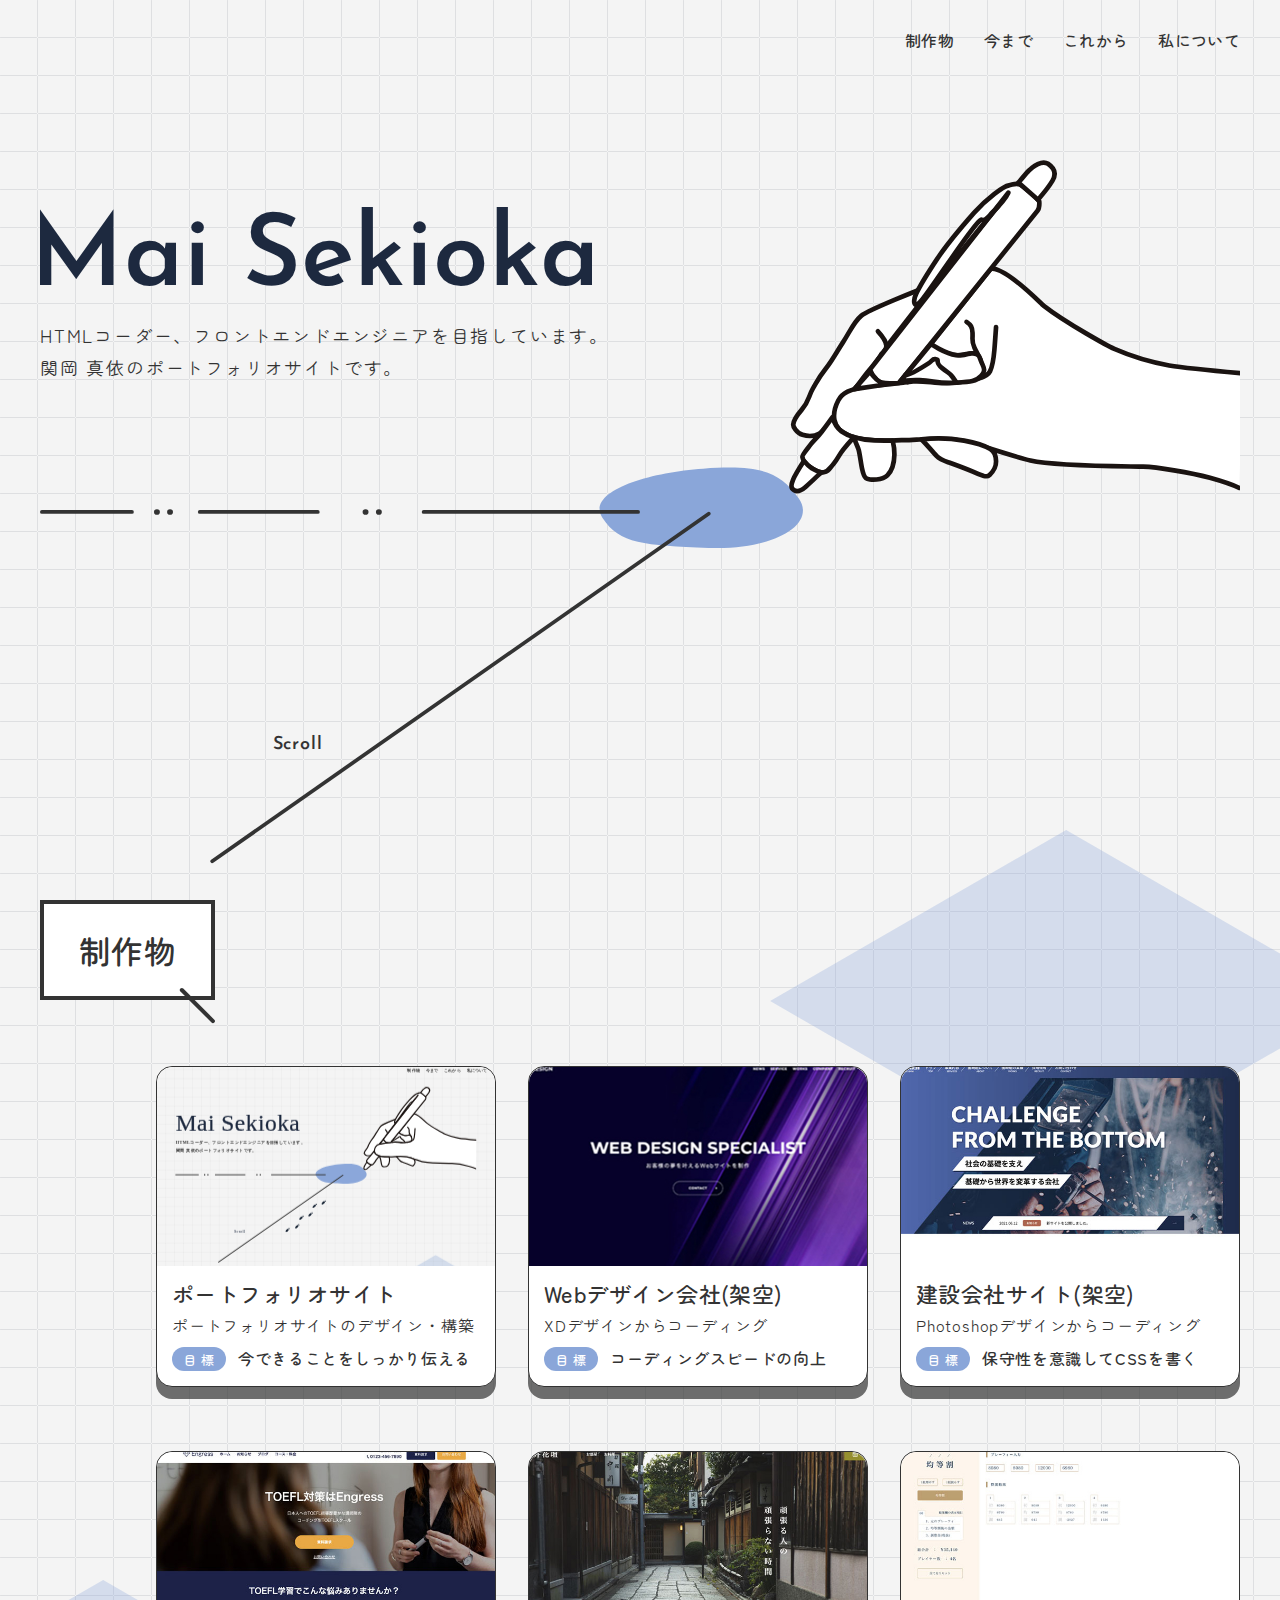
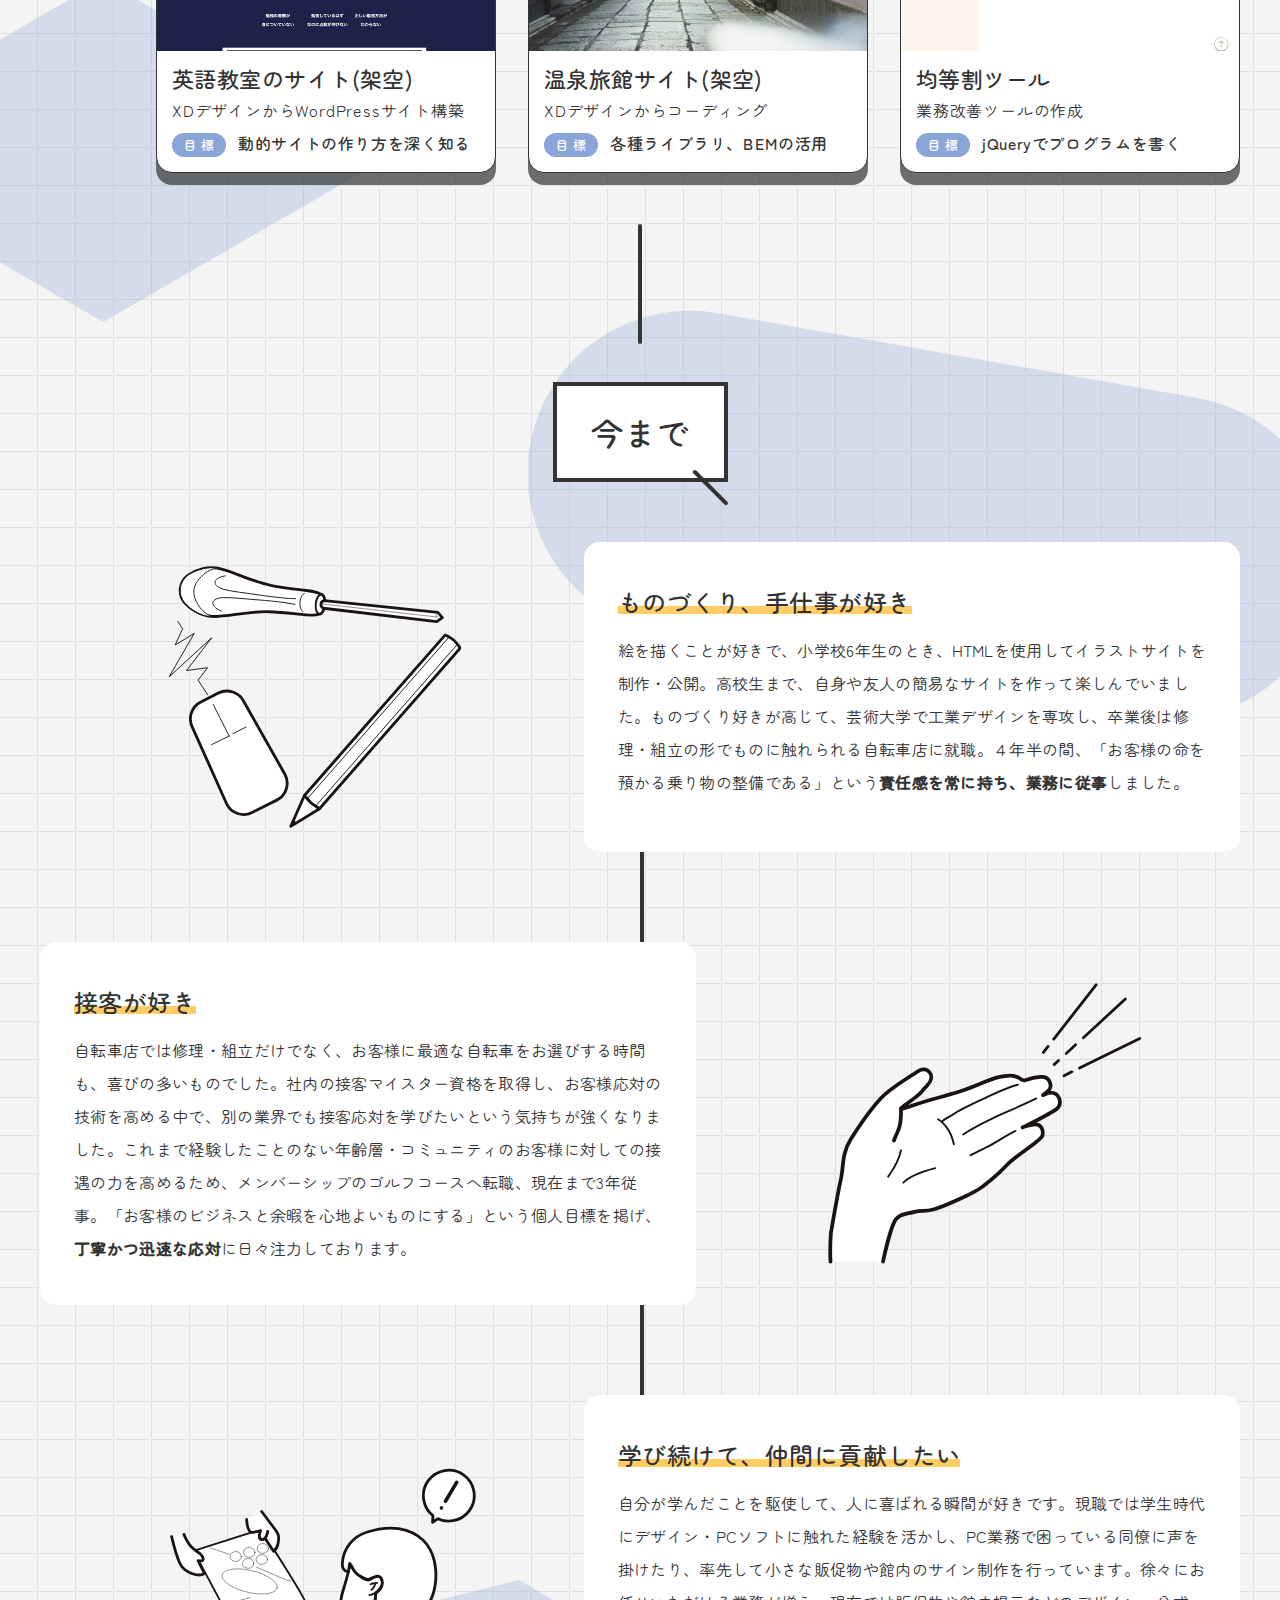
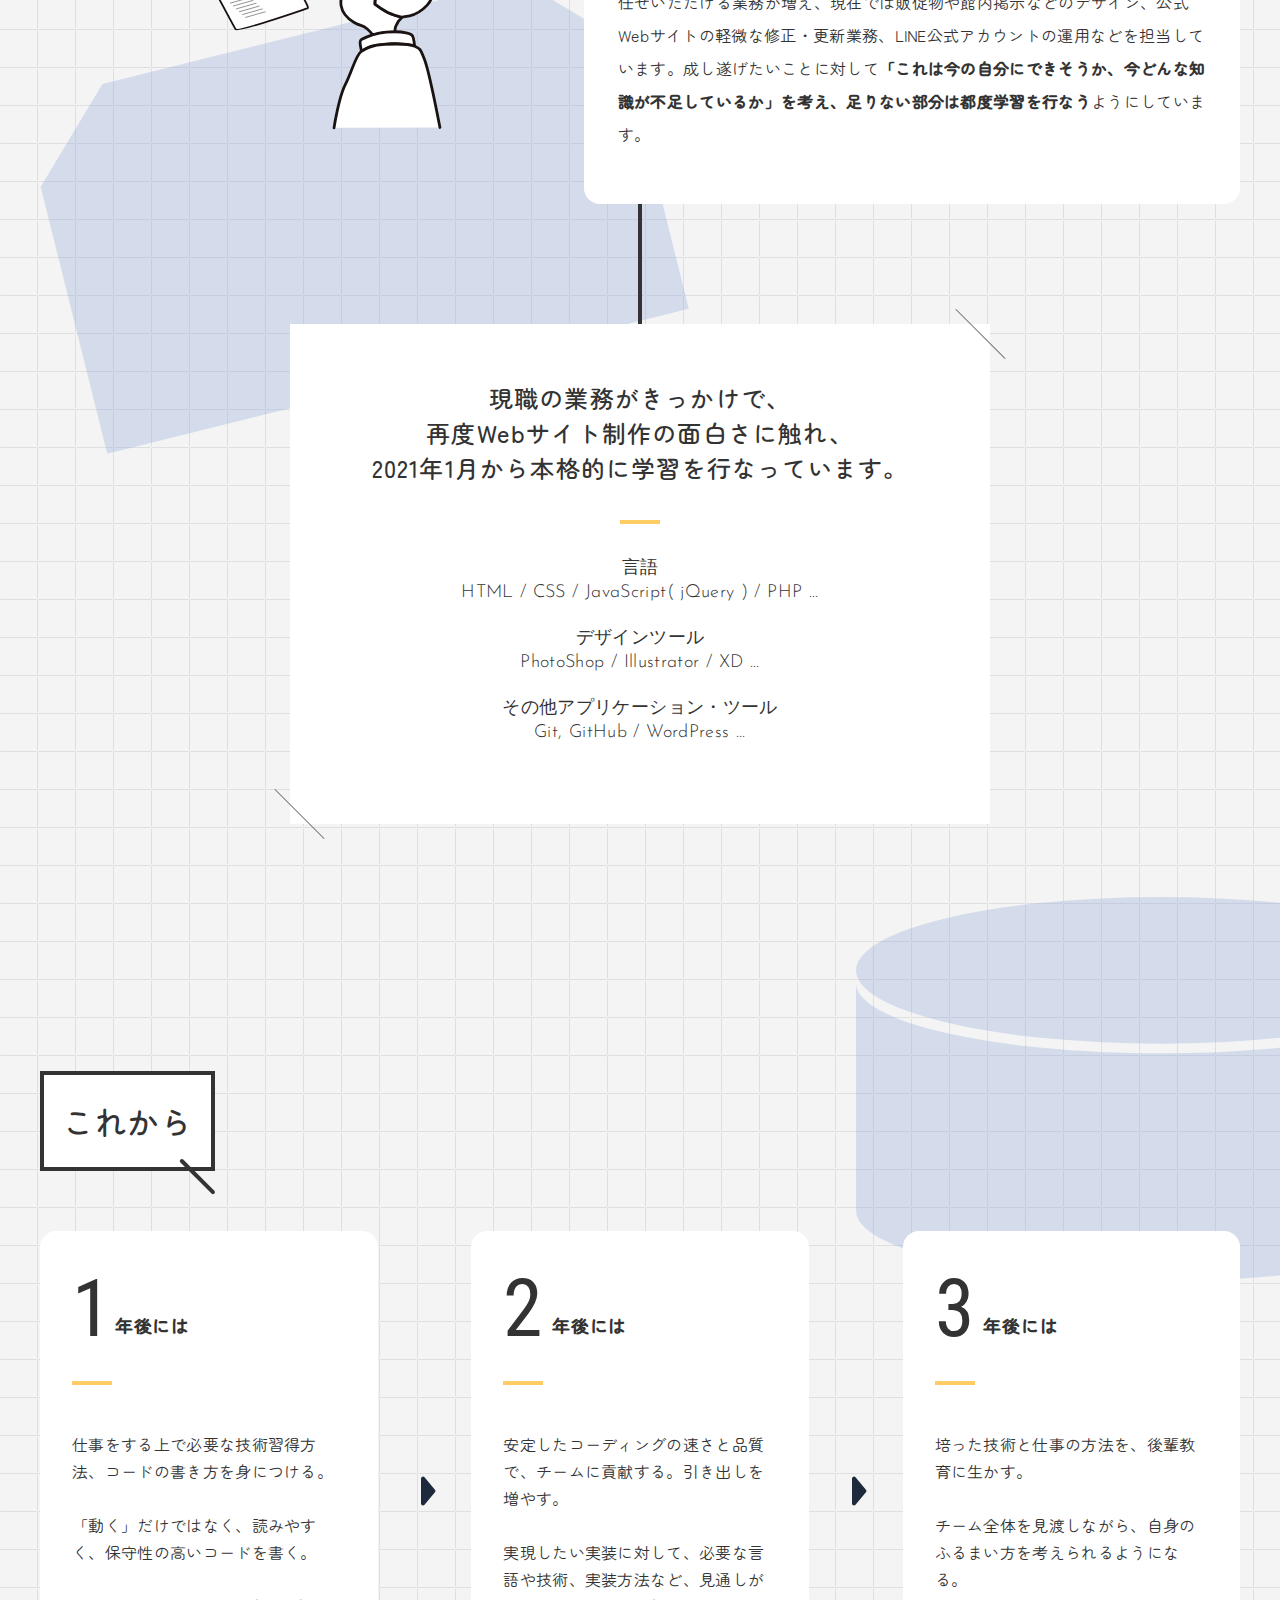
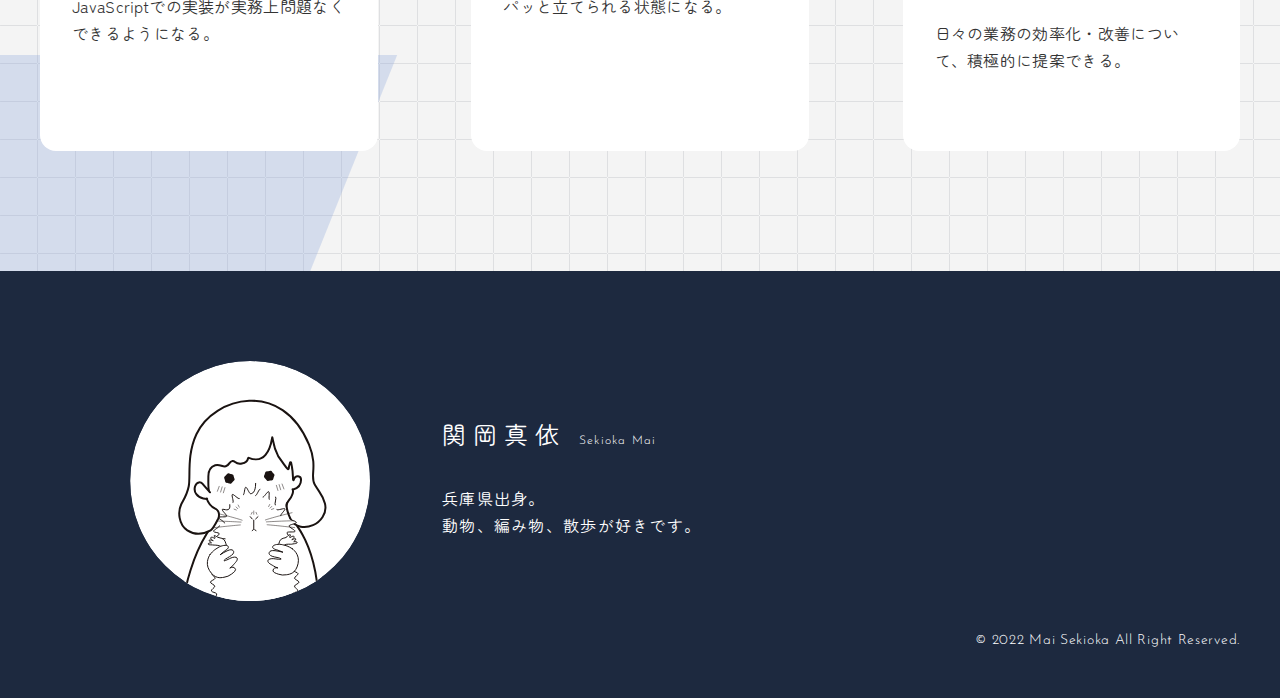
==== commit a421db40: "トップページ　今まで　習得技術タイトルを日本語表記に変更" ====
--- a/index.html
+++ b/index.html
@@ -285,12 +285,12 @@
               </p>
               <span class="Ability-Partition"></span>
               <dl class="Ability-List">
-                <dt class="Ability-List-Term">Languages</dt>
+                <dt class="Ability-List-Term">言語</dt>
                 <dd class="Ability-List-Description">HTML / CSS /<br class="sp-br"> JavaScript( jQuery ) / PHP ...</dd>
-                <dt class="Ability-List-Term">Design tools</dt>
+                <dt class="Ability-List-Term">デザインツール</dt>
                 <dd class="Ability-List-Description">PhotoShop / Illustrator / XD ...</dd>
             
-                <dt class="Ability-List-Term">Other applications and tools</dt>
+                <dt class="Ability-List-Term">その他アプリケーション・ツール</dt>
                 <dd class="Ability-List-Description">Git, GitHub / WordPress  ...</dd>
               </dl>
             </div>
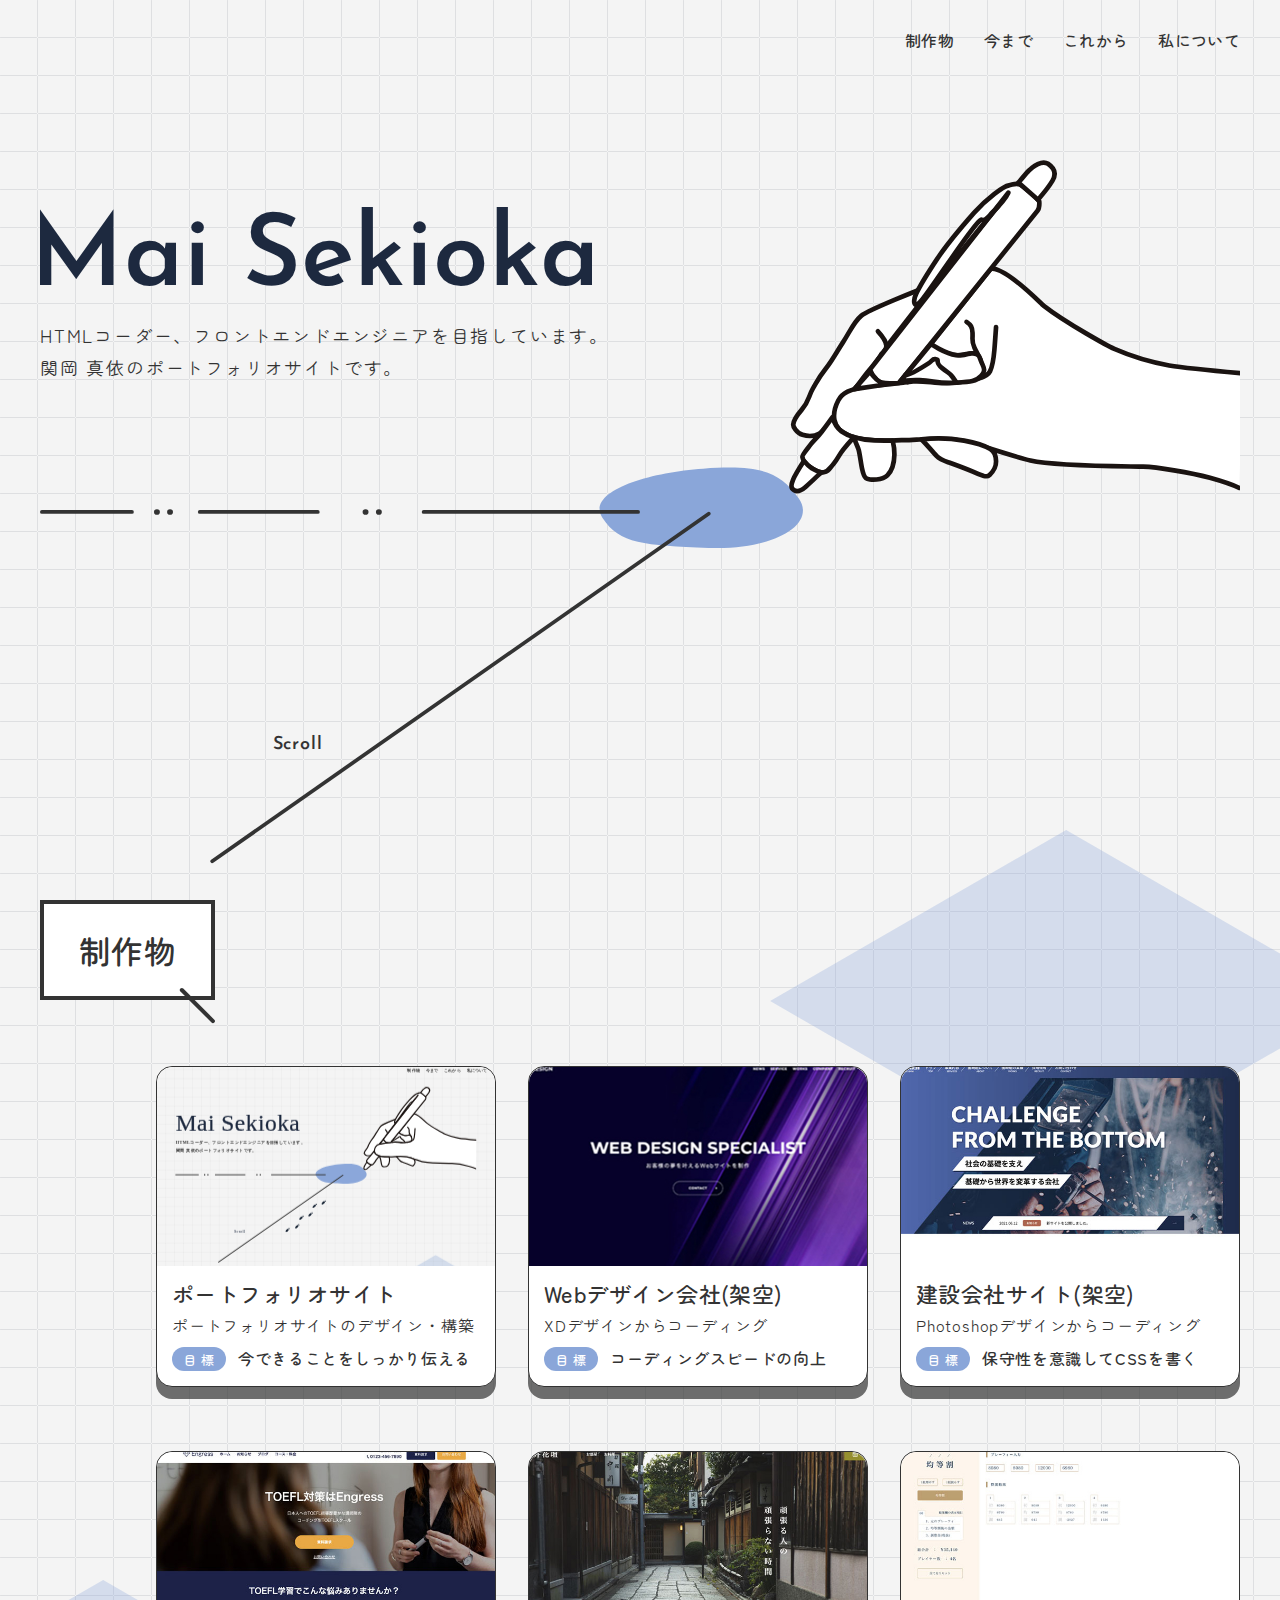
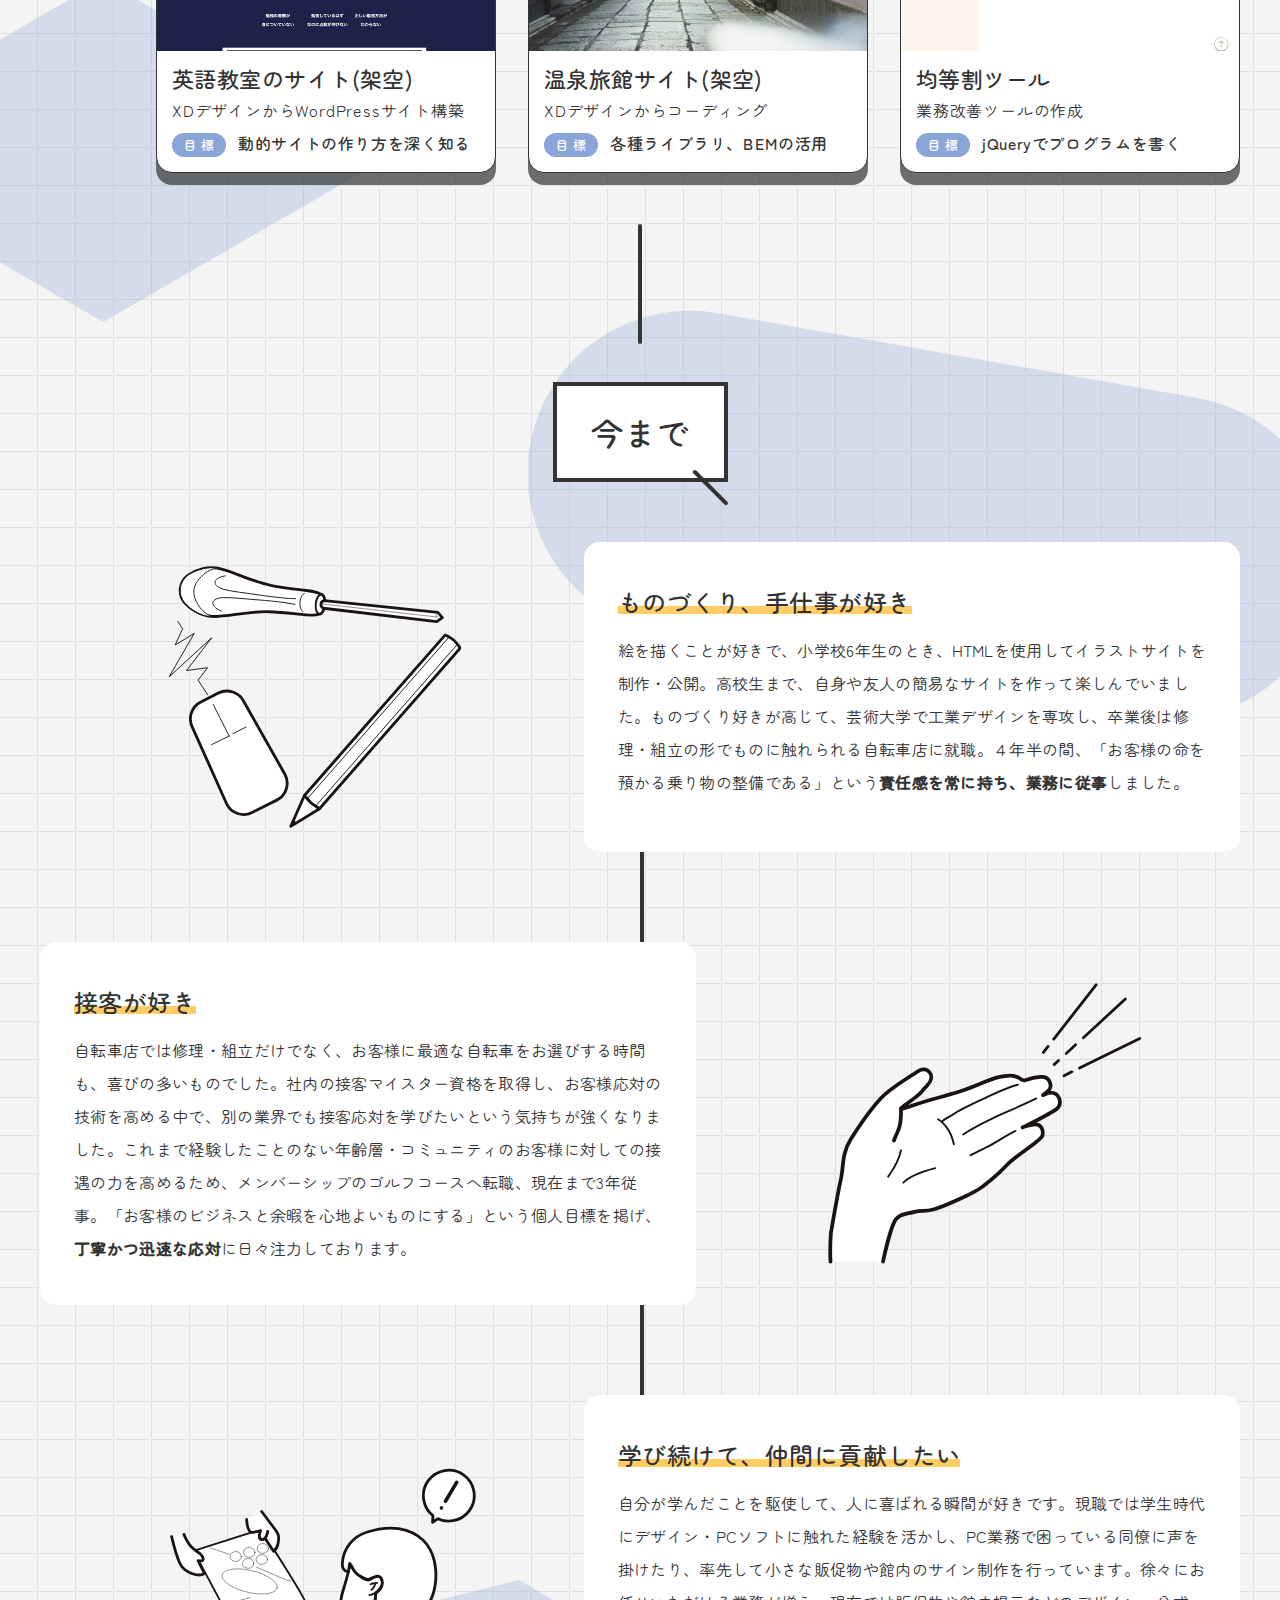
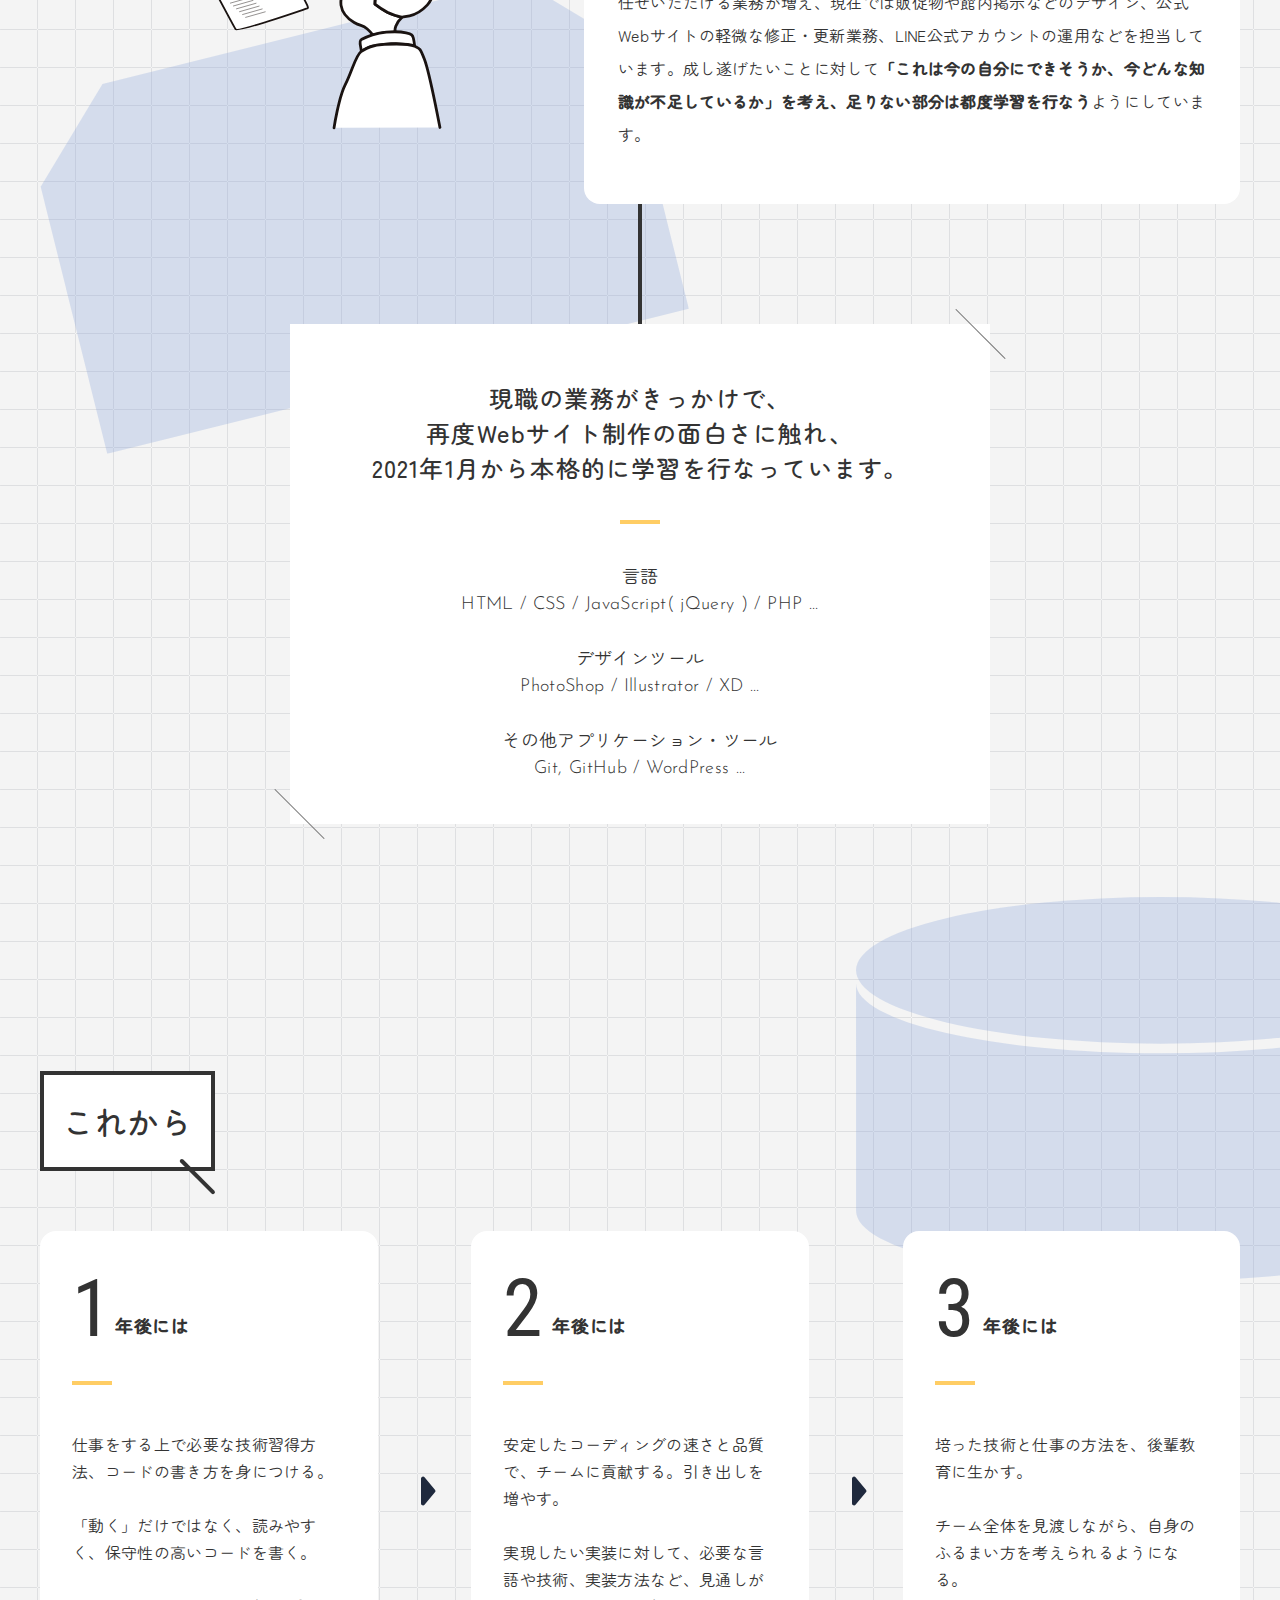
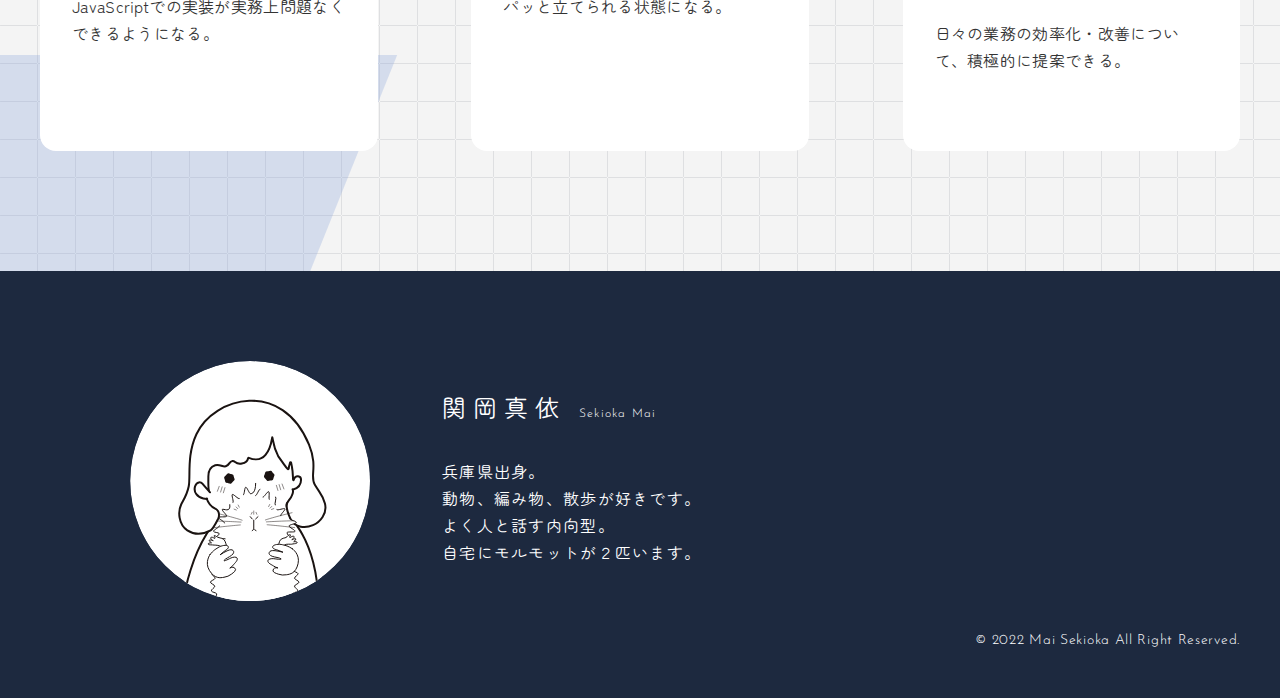
==== commit 9bee769c: "トップページ　プロフィール　文章を追加" ====
--- a/index.html
+++ b/index.html
@@ -400,7 +400,9 @@
           </p>
           <p class="Profile-Text">
             兵庫県出身。<br>
-            動物、編み物、散歩が好きです。
+            動物、編み物、散歩が好きです。<br>
+            よく人と話す内向型。<br>
+            自宅にモルモットが２匹います。
           </p>
         </div>
       </div>
--- a/resources/css/style.min.css
+++ b/resources/css/style.min.css
@@ -1,2 +1,2 @@
-html{overflow-x:hidden;font-size:62.5%}@font-face{font-family:"Zen Maru Gothic";font-style:normal;font-weight:400;src:url("/resources/font/ZenMaruGothic-Regular.woff") format("woff");font-display:swap}@font-face{font-family:"Zen Maru Gothic";font-style:normal;font-weight:500;src:url("/resources/font/ZenMaruGothic-Medium.woff") format("woff");font-display:swap}@font-face{font-family:"Josefin Sans";font-style:normal;font-weight:300;src:url("/resources/font/JosefinSans-Light.woff") format("woff");font-display:swap}@font-face{font-family:"Josefin Sans";font-style:normal;font-weight:400;src:url("/resources/font/JosefinSans-Regular.woff") format("woff");font-display:swap}@font-face{font-family:"Josefin Sans";font-style:normal;font-weight:600;src:url("/resources/font/JosefinSans-SemiBold.woff") format("woff");font-display:swap}@font-face{font-family:"Roboto Condensed";font-style:normal;font-weight:400;src:url("/resources/font/RobotoCondensed-Regular.woff") format("woff");font-display:swap}body{position:relative;overflow-x:hidden;font-family:"Zen Maru Gothic","ヒラギノ丸ゴ ProN","Hiragino Maru Gothic ProN",serif;font-size:1.6rem;color:#333}body *{box-sizing:border-box}img{display:block;width:100%}li{list-style:none}a{display:block}a:link,a:visited,a:hover,a:active{color:#333;text-decoration:none}.sp-br{display:none}@media screen and (max-width: 767px){.sp-br{display:block}}@media screen and (max-width: 767px){.sp-nobr{display:none}}.Yellow-Marker{display:inline-block;background:linear-gradient(to bottom, transparent 16px, #ffcd64 8px)}@media screen and (max-width: 767px){.Yellow-Marker{background:linear-gradient(to bottom, transparent 0, transparent 19px, #ffcd64 19px, #ffcd64 26px, transparent 26px)}}.No-Scroll{overflow-y:hidden}.Header{position:absolute;z-index:3;top:0;right:0;left:0;display:flex;align-items:center;justify-content:center;width:100%;height:80px}@media screen and (max-width: 767px){.Header{height:60px;padding-right:15px;padding-left:15px}}.Header__Inner{position:relative;display:flex;align-items:center;justify-content:flex-end;width:100%;max-width:1440px;height:100%;padding-right:40px;padding-left:40px}.Header.is-fixed{position:fixed;height:72px;background-color:rgba(255,255,255,.7)}@media screen and (max-width: 767px){.Header.is-fixed{height:60px}}@media screen and (max-width: 767px){.Header-Nav{visibility:hidden;transition:all .4s;transform:translateX(150%)}}.Header-Nav-List{display:flex;gap:30px;align-items:center}.Header-Nav-List-Item{font-style:normal;font-weight:500;letter-spacing:.02em}.Header-Nav-List-Link{position:relative;transition:transform .2s}.Header-Nav-List-Link::after{position:absolute;right:0;bottom:-2px;left:0;width:100%;height:2px;background-color:#ffcd64;content:"";transition:transform .3s;transform:scale(0, 1);transform-origin:center top}.Header-Nav-List-Link:hover::after{transform:scale(1, 1)}@media screen and (max-width: 767px){.Nav-Menu-Bg{position:absolute;z-index:3;z-index:0;top:0;right:0;bottom:0;left:0;width:100%;min-height:100vh;background:url(../img/bg-nav-menu-bg-freeline.svg),url(../img/bg-nav-menu-bg-straight-line.svg),#1d293f;background-repeat:no-repeat,no-repeat,no-repeat;background-position:center,top center,center;background-size:100% auto,auto,cover;visibility:hidden;transition:all .4s;transform:translateX(100%)}}.Burger-Btn{display:none}@media screen and (max-width: 767px){.Burger-Btn{position:absolute;z-index:1;top:18px;right:15px;display:flex;flex-direction:column;align-items:center;justify-content:space-between;width:24px;height:24px;padding-top:6px;padding-bottom:6px}}.Burger-Btn-Bar{display:block;width:100%;height:2px;background-color:#333;border-radius:1px;transition:transform ease-in-out .3s}.Header.is-drawerActive{z-index:10}.Header.is-drawerActive .Header-Nav{position:absolute;z-index:1;top:0;right:0;left:0;margin-right:auto;margin-left:auto;width:200px;padding-top:18.2vh;visibility:visible;transition:transform .4s;transform:translateX(0)}.Header.is-drawerActive .Header-Nav-List{flex-direction:column;gap:50px}.Header.is-drawerActive .Header-Nav-List-Link{color:#fff}.Header.is-drawerActive .Burger-Btn{padding-top:4px;padding-bottom:4px}.Header.is-drawerActive .Nav-Menu-Bg{cursor:pointer;visibility:visible;transition:all .4s;transform:translateX(0)}.Header.is-drawerActive .Burger-Btn-Bar{background-color:#fff}.Header.is-drawerActive .Burger-Btn-Bar:nth-child(1){width:27px;transition:transform ease-in-out .4s;transform:translateX(-2px) rotate(-30deg);transform-origin:top right}.Header.is-drawerActive .Burger-Btn-Bar:nth-child(2){opacity:0;transition:opacity .4s}.Header.is-drawerActive .Burger-Btn-Bar:nth-child(3){width:27px;transition:transform ease-in-out .4s;transform:translateX(-1px) rotate(30deg);transform-origin:top right}.Main{overflow:hidden;background:url(../img/bg-grid.svg),#f4f4f4}@media screen and (max-width: 767px){.Main{background:url(../img/bg-grid-sm.svg),#f4f4f4}}.MainVisual{display:flex;justify-content:center;width:100%;min-height:900px;padding-right:40px;padding-left:40px}@media screen and (max-width: 767px){.MainVisual{min-height:811px;padding-right:15px;padding-left:15px;background:url(../img/mainvisual-sm.svg);background-repeat:no-repeat;background-position:center bottom 10%;background-size:100% auto}}.MainVisual__Inner{position:relative;width:100%;max-width:1280px;padding-top:200px;background:url(../img/mainvisual.svg);background-repeat:no-repeat;background-position:center bottom 36px;background-size:100% auto}@media screen and (max-width: 767px){.MainVisual__Inner{padding-top:100px;background:none}}.CatchCopy-En{margin-left:-10px;font-family:"Josefin Sans";font-size:10rem;font-style:normal;font-weight:600;line-height:1.2;color:#1d293f}@media screen and (max-width: 767px){.CatchCopy-En{margin-left:-5px;font-size:7.2rem;line-height:1.1944;letter-spacing:.02em}}.CatchCopy-Jp{font-size:1.8rem;font-style:normal;font-weight:400;line-height:1.75;letter-spacing:.1em}@media screen and (max-width: 767px){.CatchCopy-Jp{font-size:1.4rem;line-height:1.7857;letter-spacing:.02em;white-space:nowrap}}.MainVisual-Scroll-Btn{position:absolute;bottom:11vmax;left:19.375%;display:block;font-family:"Josefin Sans";font-size:1.8rem;font-style:normal;font-weight:600;line-height:1.5;letter-spacing:.05em;transition:all .3s;transform:scale(1);-webkit-animation:floatScrollText ease 2s infinite;animation:floatScrollText ease 2s infinite}@media screen and (min-width: 1440px){.MainVisual-Scroll-Btn{bottom:162px}}@media screen and (max-width: 767px){.MainVisual-Scroll-Btn{right:calc(50% + 16px);bottom:28vmin;left:auto;font-size:1.2rem;line-height:1.3333}}.MainVisual-Scroll-Btn:hover{transition:all .3s;transform:scale(1.05)}@-webkit-keyframes floatScrollText{0%{transform:translateY(0)}50%{transform:translateY(3px)}100%{transform:translateY(0)}}@keyframes floatScrollText{0%{transform:translateY(0)}50%{transform:translateY(3px)}100%{transform:translateY(0)}}.Gallery{position:relative;display:flex;justify-content:center;width:100%;padding-right:40px;padding-bottom:111px;padding-left:40px}@media screen and (max-width: 767px){.Gallery{padding-top:30px;padding-right:0;padding-bottom:57px;padding-left:15px}}.Gallery__Inner{position:relative;z-index:1;width:100%;max-width:1280px}@media screen and (max-width: 767px){.Gallery__Inner::after{position:absolute;right:15px;bottom:-10px;display:block;width:56px;height:10px;background-image:url(../img/gallery-arrow.svg);background-position:center;background-size:contain;content:"";animation:slideArrow 1.2s ease-in-out infinite reverse}}@-webkit-keyframes slideArrow{0%{right:15px}50%{right:20px}100%{right:15px}}@keyframes slideArrow{0%{right:15px}50%{right:20px}100%{right:15px}}.Gallery-Title{position:relative;display:flex;align-items:center;justify-content:center;width:175px;height:100px;background-color:#fff;border:4px solid #333;font-size:3.2rem;font-style:normal;font-weight:500;line-height:1;letter-spacing:.02em}@media screen and (max-width: 767px){.Gallery-Title{margin-right:auto;margin-left:auto;width:130px;height:75px;font-size:2.4rem;letter-spacing:.02em}}.Gallery-Title::after{position:absolute;right:28px;bottom:-42px;display:block;width:4px;height:48px;background-color:#333;border-radius:2px;content:"";transform:rotate(-45deg);transform-origin:top left}@media screen and (max-width: 767px){.Gallery-Title::after{right:50%;bottom:-24px;height:33px;transform:rotate(0)}}.Gallery-Cards-Wrapper{display:flex;justify-content:flex-end;margin-top:66px}@media screen and (max-width: 767px){.Gallery-Cards-Wrapper{overflow-x:scroll;overflow-y:hidden;margin-top:54px;min-height:346px}}.Gallery-Cards{display:flex;flex-wrap:wrap;row-gap:64px;justify-content:space-between;width:1084px}@media screen and (max-width: 767px){.Gallery-Cards{flex-wrap:nowrap;row-gap:0;-moz-column-gap:32px;column-gap:32px;width:100%;min-height:346px}}.Gallery-Card{position:relative;z-index:1;width:31.3653136531%;min-height:320px;background-color:#fff;border:1px solid #333;border-radius:16px;box-shadow:0 12px 0 rgba(51,51,51,.7);cursor:pointer;transition:all ease .4s}@media screen and (max-width: 1163px){.Gallery-Card{width:48.5239852399%}}@media screen and (max-width: 767px){.Gallery-Card{min-width:340px;min-height:auto;max-height:320px}}.Gallery-Card:hover{box-shadow:none;transition:all ease .5s;transform:translateY(12px)}.Gallery-Card:hover .Gallery-Card-Body::before{opacity:1;transition:linear .3s;transform:scale(1, 1)}.Gallery-Card:last-of-type::after{position:absolute;top:0;right:-15px;display:block;width:15px;height:100%;content:""}.Gallery-Card-Image{width:100%;padding-top:58.8235294118%;background-repeat:no-repeat;background-position:center;background-size:cover;border-top-left-radius:16px;border-top-right-radius:16px}.Gallery-Card-Body{position:relative;padding-top:16px;padding-right:15px;padding-bottom:15px;padding-left:15px}.Gallery-Card-Body::before{position:absolute;top:0;right:0;display:block;width:100%;height:6px;background-color:#ffcd64;opacity:0;content:"";transition:linear .2s;transform:scale(0, 1);transform-origin:top left}.Gallery-Card-Title{font-size:2.2rem;font-style:normal;font-weight:500;line-height:1;letter-spacing:.02em}.Gallery-Card-Lead{margin-top:9px;font-style:normal;font-weight:400;line-height:1.5;letter-spacing:.05em}.Gallery-Card-Target{display:inline-block;margin-top:9px;font-style:normal;font-weight:500;line-height:1.5;letter-spacing:.04em}.Gallery-Card-Badge{display:inline-flex;align-items:center;justify-content:center;margin-right:12px;width:54px;height:24px;background-color:#8aa6d9;border-radius:12px;font-size:1.3rem;line-height:1;color:#fff}.Gallery-Bg-Diamond__TopRight{position:absolute;z-index:0;top:-70px;right:-85px;width:46.52%;max-width:670px;height:387px;background:url(../img/bg-diamond.svg);background-repeat:no-repeat;background-size:contain}@media screen and (min-width: 1440px){.Gallery-Bg-Diamond__TopRight{right:calc(50% - 670px - 85px)}}@media screen and (max-width: 767px){.Gallery-Bg-Diamond__TopRight{top:34px;right:-185px;width:398px;height:230px}}.Gallery-Bg-Diamond__BottomLeft{position:absolute;z-index:0;bottom:-83px;left:-193px;width:46.52%;max-width:670px;height:387px;background:url(../img/bg-diamond.svg);background-repeat:no-repeat;background-size:contain}@media screen and (min-width: 1440px){.Gallery-Bg-Diamond__BottomLeft{left:calc(50% - 670px - 193px)}}@media screen and (max-width: 767px){.Gallery-Bg-Diamond__BottomLeft{bottom:-59px;left:-167px;width:398px;height:230px}}.Gallery-Line-Box{position:absolute;z-index:1;right:0;bottom:-60px;left:0;display:flex;align-items:center;justify-content:center;width:100%}@media screen and (max-width: 767px){.Gallery-Line-Box{bottom:-45px}}.Gallery-Line{display:block;width:4px;height:120px;background-color:#333;border-radius:2px}@media screen and (max-width: 767px){.Gallery-Line{height:90px}}.Past{position:relative;width:100%;padding-top:98px;padding-right:40px;padding-bottom:137px;padding-left:40px}@media screen and (max-width: 767px){.Past{padding-right:0;padding-bottom:127px;padding-left:0}}.Past-Title{position:relative;z-index:1;display:flex;align-items:center;justify-content:center;margin-right:auto;margin-left:auto;width:175px;height:100px;background-color:#fff;border:4px solid #333;font-size:3.2rem;font-style:normal;font-weight:500;line-height:1;letter-spacing:.02em}@media screen and (max-width: 767px){.Past-Title{margin-right:auto;margin-left:auto;width:130px;height:75px;font-size:2.4rem;letter-spacing:.02em}}.Past-Title::after{position:absolute;right:28px;bottom:-42px;display:block;width:4px;height:48px;background-color:#333;border-radius:2px;content:"";transform:rotate(-45deg);transform-origin:top left}@media screen and (max-width: 767px){.Past-Title::after{right:50%;bottom:-24px;height:33px;transform:rotate(0)}}.Personality{position:relative;z-index:1;display:flex;justify-content:center;margin-top:60px;width:100%}@media screen and (max-width: 767px){.Personality{margin-top:64px}}.Personality__Inner{width:1280px}@media screen and (max-width: 767px){.Personality__Inner{width:100%}}.Personality-Media{position:relative;width:100%;height:auto}@media screen and (max-width: 767px){.Personality-Media{padding-right:15px;padding-left:15px}}.Personality-Media__Inner{display:flex;gap:5.625%;align-items:center;width:100%}@media screen and (max-width: 767px){.Personality-Media__Inner{flex-direction:column;gap:32px}}.Personality-Media+*{margin-top:90px}@media screen and (max-width: 767px){.Personality-Media+*{margin-top:108px}}.Personality-Media:nth-of-type(1)::before{display:none}@media screen and (max-width: 767px){.Personality-Media:nth-of-type(1)::before{position:absolute;z-index:-1;top:19%;right:-65%;display:block;width:140%;height:84%;background:url(../img/bg-oval.svg);background-repeat:no-repeat;background-size:contain;content:""}}.Personality-Media:nth-of-type(2)::before{display:none}@media screen and (max-width: 767px){.Personality-Media:nth-of-type(2)::before{position:absolute;z-index:-1;top:-4%;left:-19%;display:block;width:98.75%;height:56%;background:url(../img/bg-trapezoid-upper-sm.svg);background-repeat:no-repeat;background-size:contain;content:""}}.Personality-Media:nth-of-type(3)::before{display:none}@media screen and (max-width: 767px){.Personality-Media:nth-of-type(3)::before{position:absolute;z-index:-1;top:-6%;right:-30%;display:block;width:98.75%;height:56%;background:url(../img/bg-trapezoid-lower-sm.svg);background-repeat:no-repeat;background-size:contain;content:""}}.Personality-Media::after{position:absolute;z-index:-1;bottom:-90px;left:50%;display:block;width:4px;height:91px;background-color:#333;content:""}@media screen and (max-width: 767px){.Personality-Media::after{bottom:-72px;height:72px}}.Personality-Media:last-of-type::after{display:none}.Personality-Media:nth-of-type(2) .Personality-Media__Inner{flex-direction:row-reverse}@media screen and (max-width: 767px){.Personality-Media:nth-of-type(2) .Personality-Media__Inner{flex-direction:column}}.Personality-Media:nth-of-type(2) .Personality-Media-Image{min-height:300px}.Personality-Media:nth-of-type(2) .Personality-Media-Body{padding-bottom:40px}.Personality-Media-Image{flex:1;min-width:39.6875%;min-height:280px;background-repeat:no-repeat;background-position:center;background-size:contain}@media screen and (max-width: 767px){.Personality-Media-Image{display:none}}.Personality-Media-Image-SP{display:none}@media screen and (max-width: 767px){.Personality-Media-Image-SP{display:block;width:100%;max-width:500px;padding-top:79.3103448276%;background-repeat:no-repeat;background-position:center;background-size:contain}}.Personality-Media-Body{width:54.6875%;min-height:280px;padding-top:48px;padding-right:34px;padding-bottom:53px;padding-left:34px;background-color:#fff;border-radius:16px}@media screen and (max-width: 767px){.Personality-Media-Body{width:100%;padding-top:50px;padding-right:17px;padding-bottom:40px;padding-left:17px}}.Personality-Media-Title{font-size:2.4rem;font-style:normal;font-weight:500;line-height:1;letter-spacing:.02em;white-space:nowrap}@media screen and (max-width: 767px){.Personality-Media-Title{font-size:2.2rem;line-height:1.3727;text-align:center}}.Personality-Media-Text{margin-top:20px;font-weight:400;line-height:2.0625;letter-spacing:.02em}@media screen and (max-width: 767px){.Personality-Media-Text{font-size:1.4rem;line-height:2.2857}}.Ability{position:relative;z-index:1;width:100%;padding-top:120px}.Ability__Inner{margin-right:auto;margin-left:auto;max-width:1280px}@media screen and (max-width: 767px){.Ability__Inner{padding-right:15px;padding-left:15px}}.Ability-Line-Box{position:absolute;top:0;right:0;left:0;display:flex;align-items:center;justify-content:center;width:100%}.Ability-Line{display:block;width:4px;height:120px;background-color:#333}.Ability-Box__Outer{display:flex;align-items:center;justify-content:center}.Ability-Box{position:relative;width:700px;height:500px;padding-top:56px;padding-right:53px;padding-bottom:80px;padding-left:53px;background-color:#fff;text-align:center}@media screen and (max-width: 767px){.Ability-Box{width:100%;height:auto;padding-top:50px;padding-right:17px;padding-bottom:50px;padding-left:17px;text-align:left}}.Ability-Box::before{position:absolute;top:-25px;right:9px;display:block;width:1px;height:70px;background-color:#707070;content:"";transform:rotate(-45deg)}@media screen and (max-width: 767px){.Ability-Box::before{top:-12px;right:8px;height:41px}}.Ability-Box::after{position:absolute;bottom:-25px;left:9px;display:block;width:1px;height:70px;background-color:#707070;content:"";transform:rotate(-45deg)}@media screen and (max-width: 767px){.Ability-Box::after{bottom:-12px;left:8px;height:41px}}.Ability-Title{font-size:2.4rem;font-style:normal;font-weight:500;line-height:1.4583;letter-spacing:.05em}@media screen and (max-width: 767px){.Ability-Title{font-size:1.6rem;line-height:1.625}}.Ability-Partition{display:inline-block;margin-top:35px;width:40px;height:4px;background-color:#ffcd64}@media screen and (max-width: 767px){.Ability-Partition{margin-top:31px}}.Ability-List{margin-top:31px;font-size:1.8rem;line-height:1;letter-spacing:.02em}@media screen and (max-width: 767px){.Ability-List{font-size:1.4rem;line-height:1.6428}}.Ability-List-Term{font-family:"Josefin Sans";font-style:normal;font-weight:400}.Ability-List-Description+.Ability-List-Term{margin-top:28px}@media screen and (max-width: 767px){.Ability-List-Description+.Ability-List-Term{margin-top:22px}}.Ability-List-Description{margin-top:6px;font-family:"Josefin Sans";font-style:normal;font-weight:300}@media screen and (max-width: 767px){.Ability-List-Description{margin-top:2px}}.Past-Bg-Oval__TopRight{position:absolute;z-index:0;top:0;right:-54px;width:63%;max-width:906px;height:504px;background:url(../img/bg-oval.svg);background-repeat:no-repeat;background-size:contain}@media screen and (min-width: 1440px){.Past-Bg-Oval__TopRight{right:calc(50% - 906px + 128px)}}@media screen and (max-width: 767px){.Past-Bg-Oval__TopRight{display:none}}.Past-Bg-Trapezoid__MiddleRight{position:absolute;z-index:0;bottom:448px;left:20px;width:53.75%;max-width:774px;height:535px;background:url(../img/bg-trapezoid-upper.svg);background-repeat:no-repeat;background-size:contain}@media screen and (min-width: 1440px){.Past-Bg-Trapezoid__MiddleRight{left:calc(50% - 774px + 70px)}}@media screen and (max-width: 767px){.Past-Bg-Trapezoid__MiddleRight{display:none}}.Future{position:relative;display:flex;align-items:center;justify-content:center;width:100%;padding-top:110px;padding-right:40px;padding-bottom:120px;padding-left:40px}@media screen and (max-width: 767px){.Future{padding-top:98px;padding-right:15px;padding-left:15px}}.Future__Inner{position:relative;z-index:1;width:100%;max-width:1280px}.Future-Title{position:relative;display:flex;align-items:center;justify-content:center;width:175px;height:100px;background-color:#fff;border:4px solid #333;font-size:3.2rem;font-style:normal;font-weight:500;line-height:1;letter-spacing:.02em}@media screen and (max-width: 767px){.Future-Title{margin-right:auto;margin-left:auto;width:130px;height:75px;font-size:2.4rem;letter-spacing:.02em}}.Future-Title::after{position:absolute;right:28px;bottom:-42px;display:block;width:4px;height:48px;background-color:#333;border-radius:2px;content:"";transform:rotate(-45deg);transform-origin:top left}@media screen and (max-width: 767px){.Future-Title::after{right:50%;bottom:-24px;height:33px;transform:rotate(0)}}.Future-Cards{display:flex;gap:7.8125%;margin-top:60px;width:100%}@media screen and (max-width: 959px){.Future-Cards{flex-direction:column;row-gap:50px;margin-right:40px;margin-left:40px;width:auto}}@media screen and (max-width: 767px){.Future-Cards{margin-right:0;margin-left:0}}.Future-Card{position:relative;width:28.125%;min-height:520px;padding-top:38px;padding-right:32px;padding-bottom:44px;padding-left:32px;background-color:#fff;border-radius:16px}@media screen and (max-width: 959px){.Future-Card{width:100%;min-height:auto;padding-bottom:48px}}@media screen and (max-width: 767px){.Future-Card{min-height:406px;padding-top:40px;padding-right:17px;padding-bottom:40px;padding-left:17px}}.Future-Card+.Future-Card::after{position:absolute;top:50%;left:-15%;display:block;width:15px;height:30px;background-image:url(../img/to-right-arrow.svg);background-repeat:no-repeat;background-position:center;background-size:cover;content:"";transform:translateY(-50%)}@media screen and (max-width: 959px){.Future-Card+.Future-Card::after{top:-30px;left:50%;width:30px;height:15px;background-image:url(../img/to-bottom-arrow.svg);transform:translate(-50%, 0)}}.Future-Card-Title{position:relative;width:124px;height:80px;letter-spacing:.05em}@media screen and (max-width: 767px){.Future-Card-Title{width:104px;height:60px}}.Future-Card-Title-Number{position:absolute;top:0;left:0;font-family:"Roboto Condensed";font-size:8rem;font-style:normal;font-weight:400;line-height:1}@media screen and (max-width: 767px){.Future-Card-Title-Number{font-size:6rem}}.Future-Card-Title-Jp{position:absolute;right:6px;bottom:8px;font-size:1.8rem;font-style:normal;font-weight:700;line-height:1.6666}@media screen and (max-width: 767px){.Future-Card-Title-Jp{bottom:4px;font-size:1.6rem;line-height:1.625}}.Future-Card+.Future-Card .Future-Card-Title-Jp{right:0}.Future-Card-Partition{display:block;margin-top:32px;width:40px;height:4px;background-color:#ffcd64}@media screen and (max-width: 767px){.Future-Card-Partition{margin-top:30px}}.Future-Card-Text{margin-top:46px;font-style:normal;font-weight:400;line-height:1.6875;letter-spacing:.02em}@media screen and (max-width: 767px){.Future-Card-Text{margin-top:30px;font-size:1.4rem;line-height:1.6429;letter-spacing:.015em}}.Future-Bg-Cylinder__TopRight{position:absolute;z-index:0;top:-64px;right:-185px;width:47.57%;max-width:685px;height:432px;background:url(../img/bg-cylinder.svg);background-repeat:no-repeat;background-size:contain}@media screen and (min-width: 1440px){.Future-Bg-Cylinder__TopRight{right:calc(50% - 685px - 220px)}}@media screen and (max-width: 959px){.Future-Bg-Cylinder__TopRight{right:-13%}}@media screen and (max-width: 767px){.Future-Bg-Cylinder__TopRight{top:1%;right:-47.5%;width:95.31%;height:16%}}.Future-Bg-Pallarelogram__BottomLeft{position:absolute;z-index:0;bottom:-219px;left:-469px;width:67.77%;max-width:976px;height:435px;background:url(../img/bg-parallelogram.svg);background-repeat:no-repeat;background-size:contain}@media screen and (min-width: 1440px){.Future-Bg-Pallarelogram__BottomLeft{left:calc(50% - 976px - 193px)}}@media screen and (max-width: 959px){.Future-Bg-Pallarelogram__BottomLeft{left:-30%}}@media screen and (max-width: 767px){.Future-Bg-Pallarelogram__BottomLeft{bottom:-18%;left:-50%;width:100.6%;height:23%}}.Footer{position:relative;display:flex;align-items:center;justify-content:center;width:100%;padding-top:90px;padding-right:40px;padding-bottom:48px;padding-left:40px;background-color:#1d293f;color:#fff}@media screen and (max-width: 767px){.Footer{padding-top:105px;padding-right:15px;padding-bottom:24px;padding-left:15px}}.Footer__Inner{width:1280px}.Profile{display:flex;gap:72px;align-items:center;margin-right:90px;margin-left:90px;min-width:550px}@media screen and (max-width: 767px){.Profile{flex-direction:column;gap:40px;margin-right:0;margin-left:0;width:100%;text-align:center}}.Profile-Image{width:240px;height:240px;background-repeat:no-repeat;background-position:center;background-size:contain}@media screen and (max-width: 767px){.Profile-Image{width:180px;height:180px}}.Profile-Name-Jp{font-size:2.4rem;font-style:normal;font-weight:400;line-height:1}@media screen and (max-width: 767px){.Profile-Name-Jp{display:block;font-size:2rem}}.Profile-Name-En{margin-left:20px;font-family:"Josefin Sans";font-size:1.2rem;font-style:normal;font-weight:300;line-height:1;letter-spacing:.1em}@media screen and (max-width: 767px){.Profile-Name-En{display:block;margin-top:8px;margin-left:0}}.Profile-Text{margin-top:36px;font-style:normal;font-weight:400;line-height:1.6875;letter-spacing:.08em}@media screen and (max-width: 767px){.Profile-Text{margin-top:24px;font-size:1.4rem;line-height:1.6428}}.Profile-Copy{margin-top:24px;width:100%;text-align:right}@media screen and (max-width: 767px){.Profile-Copy{margin-top:54px;text-align:center}}.Profile-Copy-Text{font-family:"Josefin Sans";font-size:1.4rem;font-style:normal;font-weight:300;line-height:1.2857;letter-spacing:.05em}@media screen and (max-width: 767px){.Profile-Copy-Text{font-size:1rem;line-height:1.5}}.ToTopBtn{position:fixed;z-index:5;right:55px;bottom:90px;display:flex;align-items:center;justify-content:center;width:50px;height:50px;background-color:#fff;border:2px solid #333;border-radius:50%;opacity:0;transition:all ease .5s}@media screen and (max-width: 767px){.ToTopBtn{right:15px;bottom:40px;width:40px;height:40px}}.ToTopBtn.is-appear{opacity:1;transition:all ease .5s}.ToTopBtn.is-appear:hover{transition:all ease .3s;transform:scale(1.05)}.ToTopBtn-Arrow{display:block;width:17px;height:19px;background-image:url(../img/to-top-btn-arrow.svg);background-position:center;background-size:contain}@media screen and (max-width: 767px){.ToTopBtn-Arrow{width:13px;height:14px;background-image:url(../img/to-top-btn-arrow-sm.svg);background-position:center;background-size:contain}}.st1{fill:none;stroke:#1a283e;stroke-linecap:round;stroke-miterlimit:10;stroke-width:2}.st2{fill:none}@-webkit-keyframes drawLine{100%{stroke-dashoffset:0}}@keyframes drawLine{100%{stroke-dashoffset:0}}.MainVisual-Footprints-Area{position:absolute;bottom:18.56%;left:36.25%;width:13.75%}@media screen and (max-width: 1439px){.MainVisual-Footprints-Area{bottom:12vw}}@media screen and (max-width: 767px){.MainVisual-Footprints-Area{display:none}}#MainVisual-Footprints{width:100%;height:100%}#MainVisual-Footprint01,#MainVisual-Footprint02,#MainVisual-Footprint03,#MainVisual-Footprint04,#MainVisual-Footprint05,#MainVisual-Footprint06{fill-opacity:0;stroke-dasharray:300;stroke-dashoffset:301;transition:fill-opacity .1s;-webkit-animation:drawLine .1s linear forwards;animation:drawLine .1s linear forwards}#MainVisual-Footprint01.done .st2{fill:#1a283e;fill-opacity:1;transition:fill-opacity .2s}#MainVisual-Footprint02.done .st2{fill:#1a283e;fill-opacity:1;transition:fill-opacity .2s;transition-delay:.3s}#MainVisual-Footprint03.done .st2{fill:#1a283e;fill-opacity:1;transition:fill-opacity .2s;transition-delay:.6s}#MainVisual-Footprint04.done .st2{fill:#1a283e;fill-opacity:1;transition:fill-opacity .2s;transition-delay:.9s}#MainVisual-Footprint05.done .st2{fill:#1a283e;fill-opacity:1;transition:fill-opacity .2s;transition-delay:1.2s}#MainVisual-Footprint06.done .st2{fill:#1a283e;fill-opacity:1;transition:fill-opacity .2s;transition-delay:1.5s}.MainVisual-SP-Footprints-Area{display:none}@media screen and (max-width: 767px){.MainVisual-SP-Footprints-Area{position:absolute;bottom:50px;left:calc(50% + 3vw);display:block;width:4.0625%}}#MainVisual-SP-Footprints{width:100%;height:100%}#MainVisual-SP-Footprint01,#MainVisual-SP-Footprint02,#MainVisual-SP-Footprint03,#MainVisual-SP-Footprint04,#MainVisual-SP-Footprint05,#MainVisual-SP-Footprint06{fill-opacity:0;stroke-dasharray:300;stroke-dashoffset:301;transition:fill-opacity .1s;-webkit-animation:drawLine .1s linear forwards;animation:drawLine .1s linear forwards}#MainVisual-SP-Footprint01.done .st2{fill:#1a283e;fill-opacity:1;transition:fill-opacity .2s}#MainVisual-SP-Footprint02.done .st2{fill:#1a283e;fill-opacity:1;transition:fill-opacity .2s;transition-delay:.3s}#MainVisual-SP-Footprint03.done .st2{fill:#1a283e;fill-opacity:1;transition:fill-opacity .2s;transition-delay:.6s}#MainVisual-SP-Footprint04.done .st2{fill:#1a283e;fill-opacity:1;transition:fill-opacity .2s;transition-delay:.9s}#MainVisual-SP-Footprint05.done .st2{fill:#1a283e;fill-opacity:1;transition:fill-opacity .2s;transition-delay:1.2s}#MainVisual-SP-Footprint06.done .st2{fill:#1a283e;fill-opacity:1;transition:fill-opacity .2s;transition-delay:1.5s}.Ability-SP-Footprints-Area{display:none}@media screen and (max-width: 767px){.Ability-SP-Footprints-Area{position:absolute;z-index:1;top:16px;left:calc(50% + 17px);display:block;width:13px;height:119px}}#Ability-SP-Footprints{width:100%;height:100%}#Ability-SP-Footprint01,#Ability-SP-Footprint02,#Ability-SP-Footprint03,#Ability-SP-Footprint04,#Ability-SP-Footprint05,#Ability-SP-Footprint06{fill-opacity:0;stroke-dasharray:300;stroke-dashoffset:301;transition:fill-opacity .1s;-webkit-animation:drawLine .1s linear forwards;animation:drawLine .1s linear forwards}#Ability-SP-Footprint01.done .st2{fill:#1a283e;fill-opacity:1;transition:fill-opacity .2s}#Ability-SP-Footprint02.done .st2{fill:#1a283e;fill-opacity:1;transition:fill-opacity .2s;transition-delay:.3s}#Ability-SP-Footprint03.done .st2{fill:#1a283e;fill-opacity:1;transition:fill-opacity .2s;transition-delay:.6s}#Ability-SP-Footprint04.done .st2{fill:#1a283e;fill-opacity:1;transition:fill-opacity .2s;transition-delay:.9s}#Ability-SP-Footprint05.done .st2{fill:#1a283e;fill-opacity:1;transition:fill-opacity .2s;transition-delay:1.2s}#Ability-SP-Footprint06.done .st2{fill:#1a283e;fill-opacity:1;transition:fill-opacity .2s;transition-delay:1.5s}.Ability-Animation-Area{position:absolute;top:120px;right:0;display:flex;align-items:center;justify-content:center;width:100%;padding-left:69px;pointer-events:none}@media screen and (max-width: 959px){.Ability-Animation-Area{top:100px}}#Ability-Freeline{min-width:1360px;height:716px}@media screen and (max-width: 959px){#Ability-Freeline{min-width:960px}}@media screen and (max-width: 767px){#Ability-Freeline{display:none}}#Ability-Freeline #Footprint01,#Ability-Freeline #Footprint02,#Ability-Freeline #Footprint03,#Ability-Freeline #Footprint04,#Ability-Freeline #Footprint05{fill-opacity:0;stroke-dasharray:300;stroke-dashoffset:301;transition:fill-opacity .1s;-webkit-animation:drawLine .5s linear .3s forwards;animation:drawLine .5s linear .3s forwards}#Line01,#Line02{stroke-dasharray:300;stroke-dashoffset:301}#Ability-Freeline #Line01.done .st1{-webkit-animation:drawLine 1.5s linear forwards;animation:drawLine 1.5s linear forwards}#Ability-Freeline #Line02.done .st1{-webkit-animation:drawLine 1.5s linear 1.5s forwards;animation:drawLine 1.5s linear 1.5s forwards}#Ability-Freeline #Footprint01.done .st2{fill:#1a283e;fill-opacity:1;transition:fill-opacity .3s;transition-delay:.5s}#Ability-Freeline #Footprint02.done .st2{fill:#1a283e;fill-opacity:1;transition:fill-opacity .3s;transition-delay:.8s}#Ability-Freeline #Footprint03.done .st2{fill:#1a283e;fill-opacity:1;transition:fill-opacity .3s;transition-delay:1.1s}#Ability-Freeline #Footprint04.done .st2{fill:#1a283e;fill-opacity:1;transition:fill-opacity .3s;transition-delay:1.4s}#Ability-Freeline #Footprint05.done .st2{fill:#1a283e;fill-opacity:1;transition:fill-opacity .3s;transition-delay:1.7s}.Ability-SP-Freeline-Area{display:none}@media screen and (max-width: 767px){.Ability-SP-Freeline-Area{position:absolute;right:0;bottom:-190px;left:0;display:flex;justify-content:center;width:100%}}#Ability-SP-Freeline{width:170px;height:173px;fill:none;stroke:#333;stroke-dasharray:300;stroke-dashoffset:300;stroke-linecap:round;stroke-miterlimit:10;stroke-width:4}#Ability-SP-Freeline.done{stroke-dashoffset:0;transition:all ease-in-out 1.2s}.Footer-Footprints-Area{position:absolute;z-index:1;top:-5.7vw;right:0;width:25.83%}@media screen and (min-width: 1440px){.Footer-Footprints-Area{top:-85px;right:calc(50% - 720px);width:372px;height:318px}}@media screen and (max-width: 767px){.Footer-Footprints-Area{display:none}}#Footer-Footprints{width:100%;height:100%}#Footer-Footprint01,#Footer-Footprint02,#Footer-Footprint03,#Footer-Footprint04,#Footer-Footprint05,#Footer-Footprint06,#Footer-Footprint07,#Footer-Footprint08,#Footer-Footprint09,#Footer-Footprint10,#Footer-Footprint11,#Footer-Footprint12,#Footer-Footprint13,#Footer-Footprint14{fill-opacity:0;stroke-dasharray:300;stroke-dashoffset:301;transition:fill-opacity .1s;-webkit-animation:drawLine .1s linear forwards;animation:drawLine .1s linear forwards}@-webkit-keyframes fadeOutFootprint{0%{fill:none;fill-opacity:0}50%{fill:#fff;fill-opacity:1}75%{fill:#fff;fill-opacity:1}85%{fill:#fff;fill-opacity:1}100%{fill:none;fill-opacity:0}}@keyframes fadeOutFootprint{0%{fill:none;fill-opacity:0}50%{fill:#fff;fill-opacity:1}75%{fill:#fff;fill-opacity:1}85%{fill:#fff;fill-opacity:1}100%{fill:none;fill-opacity:0}}#Footer-Footprint01.done .st2{fill:#1a283e;fill-opacity:1;transition:fill-opacity .3s}#Footer-Footprint02.done .st2{fill:#1a283e;fill-opacity:1;transition:fill-opacity .3s;transition-delay:.2s}#Footer-Footprint03.done .st2{fill:#fff;fill-opacity:1;transition:fill-opacity .3s;transition-delay:.4s}#Footer-Footprint04.done .st2{fill:#fff;fill-opacity:1;transition:fill-opacity .3s;transition-delay:.8s}#Footer-Footprint05.done .st2{fill:#fff;fill-opacity:1;transition:fill-opacity .3s;transition-delay:1s}#Footer-Footprint06.done .st2{fill:#fff;fill-opacity:1;transition:fill-opacity .3s;transition-delay:1.2s}#Footer-Footprint07.done .st2{-webkit-animation:fadeOutFootprint 1s ease 1.2s forwards;animation:fadeOutFootprint 1s ease 1.2s forwards}#Footer-Footprint08.done .st2{fill:#fff;fill-opacity:1;transition:fill-opacity .3s;transition-delay:2s}#Footer-Footprint09.done .st2{fill:#fff;fill-opacity:1;transition:fill-opacity .3s;transition-delay:2.2s}#Footer-Footprint10.done .st2{fill:#fff;fill-opacity:1;transition:fill-opacity .3s;transition-delay:2.4s}#Footer-Footprint11.done .st2{fill:#fff;fill-opacity:1;transition:fill-opacity .3s;transition-delay:2.6s}#Footer-Footprint12.done .st2{fill:#fff;fill-opacity:1;transition:fill-opacity .3s;transition-delay:2.8s}#Footer-Footprint13.done .st2{fill:#fff;fill-opacity:1;transition:fill-opacity .3s;transition-delay:3s}#Footer-Footprint14.done .st2{fill:#fff;fill-opacity:1;transition:fill-opacity .3s;transition-delay:3.2s}.Footer-SP-Footprints-Area{display:none}@media screen and (max-width: 767px){.Footer-SP-Footprints-Area{position:absolute;z-index:1;top:-120px;right:0;display:block;width:185px;height:191px}}#Footer-SP-Footprints{width:100%;height:100%}#Footer-SP-Footprint01,#Footer-SP-Footprint02,#Footer-SP-Footprint03,#Footer-SP-Footprint04,#Footer-SP-Footprint05,#Footer-SP-Footprint06,#Footer-SP-Footprint07,#Footer-SP-Footprint08,#Footer-SP-Footprint09,#Footer-SP-Footprint10,#Footer-SP-Footprint11,#Footer-SP-Footprint12,#Footer-SP-Footprint13,#Footer-SP-Footprint14,#Footer-SP-Footprint15{fill-opacity:0;stroke-dasharray:300;stroke-dashoffset:301;transition:fill-opacity .1s;-webkit-animation:drawLine .1s linear forwards;animation:drawLine .1s linear forwards}#Footer-SP-Footprint01.done .st2{fill:#1a283e;fill-opacity:1;transition:fill-opacity .2s}#Footer-SP-Footprint02.done .st2{fill:#1a283e;fill-opacity:1;transition:fill-opacity .2s;transition-delay:.2s}#Footer-SP-Footprint03.done .st2{fill:#1a283e;fill-opacity:1;transition:fill-opacity .2s;transition-delay:.4s}#Footer-SP-Footprint04.done .st2{fill:#1a283e;fill-opacity:1;transition:fill-opacity .2s;transition-delay:.6s}#Footer-SP-Footprint05.done .st2{fill:#1a283e;fill-opacity:1;transition:fill-opacity .2s;transition-delay:.8s}#Footer-SP-Footprint06.done .st2{fill:#fff;fill-opacity:1;transition:fill-opacity .2s;transition-delay:1s}#Footer-SP-Footprint07.done .st2{fill:#fff;fill-opacity:1;transition:fill-opacity .2s;transition-delay:1.2s}#Footer-SP-Footprint08.done .st2{-webkit-animation:fadeOutFootprint 1s ease 1.2s forwards;animation:fadeOutFootprint 1s ease 1.2s forwards}#Footer-SP-Footprint09.done .st2{fill:#fff;fill-opacity:1;transition:fill-opacity .2s;transition-delay:2s}#Footer-SP-Footprint10.done .st2{fill:#fff;fill-opacity:1;transition:fill-opacity .2s;transition-delay:2.2s}#Footer-SP-Footprint11.done .st2{fill:#fff;fill-opacity:1;transition:fill-opacity .2s;transition-delay:2.4s}#Footer-SP-Footprint12.done .st2{fill:#fff;fill-opacity:1;transition:fill-opacity .2s;transition-delay:2.6s}#Footer-SP-Footprint13.done .st2{fill:#fff;fill-opacity:1;transition:fill-opacity .2s;transition-delay:2.8s}#Footer-SP-Footprint14.done .st2{fill:#fff;fill-opacity:1;transition:fill-opacity .2s;transition-delay:3s}#Footer-SP-Footprint15.done .st2{fill:#fff;fill-opacity:1;transition:fill-opacity .2s;transition-delay:3.2s}
+html{overflow-x:hidden;font-size:62.5%}@font-face{font-family:"Zen Maru Gothic";font-style:normal;font-weight:400;src:url("/resources/font/ZenMaruGothic-Regular.woff") format("woff");font-display:swap}@font-face{font-family:"Zen Maru Gothic";font-style:normal;font-weight:500;src:url("/resources/font/ZenMaruGothic-Medium.woff") format("woff");font-display:swap}@font-face{font-family:"Josefin Sans";font-style:normal;font-weight:300;src:url("/resources/font/JosefinSans-Light.woff") format("woff");font-display:swap}@font-face{font-family:"Josefin Sans";font-style:normal;font-weight:400;src:url("/resources/font/JosefinSans-Regular.woff") format("woff");font-display:swap}@font-face{font-family:"Josefin Sans";font-style:normal;font-weight:600;src:url("/resources/font/JosefinSans-SemiBold.woff") format("woff");font-display:swap}@font-face{font-family:"Roboto Condensed";font-style:normal;font-weight:400;src:url("/resources/font/RobotoCondensed-Regular.woff") format("woff");font-display:swap}body{position:relative;overflow-x:hidden;font-family:"Zen Maru Gothic","ヒラギノ丸ゴ ProN","Hiragino Maru Gothic ProN",serif;font-size:1.6rem;color:#333}body *{box-sizing:border-box}img{display:block;width:100%}li{list-style:none}a{display:block}a:link,a:visited,a:hover,a:active{color:#333;text-decoration:none}.sp-br{display:none}@media screen and (max-width: 767px){.sp-br{display:block}}@media screen and (max-width: 767px){.sp-nobr{display:none}}.Yellow-Marker{display:inline-block;background:linear-gradient(to bottom, transparent 16px, #ffcd64 8px)}@media screen and (max-width: 767px){.Yellow-Marker{background:linear-gradient(to bottom, transparent 0, transparent 19px, #ffcd64 19px, #ffcd64 26px, transparent 26px)}}.No-Scroll{overflow-y:hidden}.Header{position:absolute;z-index:3;top:0;right:0;left:0;display:flex;align-items:center;justify-content:center;width:100%;height:80px}@media screen and (max-width: 767px){.Header{height:60px;padding-right:15px;padding-left:15px}}.Header__Inner{position:relative;display:flex;align-items:center;justify-content:flex-end;width:100%;max-width:1440px;height:100%;padding-right:40px;padding-left:40px}.Header.is-fixed{position:fixed;height:72px;background-color:rgba(255,255,255,.7)}@media screen and (max-width: 767px){.Header.is-fixed{height:60px}}@media screen and (max-width: 767px){.Header-Nav{visibility:hidden;transition:all .4s;transform:translateX(150%)}}.Header-Nav-List{display:flex;gap:30px;align-items:center}.Header-Nav-List-Item{font-style:normal;font-weight:500;letter-spacing:.02em}.Header-Nav-List-Link{position:relative;transition:transform .2s}.Header-Nav-List-Link::after{position:absolute;right:0;bottom:-2px;left:0;width:100%;height:2px;background-color:#ffcd64;content:"";transition:transform .3s;transform:scale(0, 1);transform-origin:center top}.Header-Nav-List-Link:hover::after{transform:scale(1, 1)}@media screen and (max-width: 767px){.Nav-Menu-Bg{position:absolute;z-index:3;z-index:0;top:0;right:0;bottom:0;left:0;width:100%;min-height:100vh;background:url(../img/bg-nav-menu-bg-freeline.svg),url(../img/bg-nav-menu-bg-straight-line.svg),#1d293f;background-repeat:no-repeat,no-repeat,no-repeat;background-position:center,top center,center;background-size:100% auto,auto,cover;visibility:hidden;transition:all .4s;transform:translateX(100%)}}.Burger-Btn{display:none}@media screen and (max-width: 767px){.Burger-Btn{position:absolute;z-index:1;top:18px;right:15px;display:flex;flex-direction:column;align-items:center;justify-content:space-between;width:24px;height:24px;padding-top:6px;padding-bottom:6px}}.Burger-Btn-Bar{display:block;width:100%;height:2px;background-color:#333;border-radius:1px;transition:transform ease-in-out .3s}.Header.is-drawerActive{z-index:10}.Header.is-drawerActive .Header-Nav{position:absolute;z-index:1;top:0;right:0;left:0;margin-right:auto;margin-left:auto;width:200px;padding-top:18.2vh;visibility:visible;transition:transform .4s;transform:translateX(0)}.Header.is-drawerActive .Header-Nav-List{flex-direction:column;gap:50px}.Header.is-drawerActive .Header-Nav-List-Link{color:#fff}.Header.is-drawerActive .Burger-Btn{padding-top:4px;padding-bottom:4px}.Header.is-drawerActive .Nav-Menu-Bg{cursor:pointer;visibility:visible;transition:all .4s;transform:translateX(0)}.Header.is-drawerActive .Burger-Btn-Bar{background-color:#fff}.Header.is-drawerActive .Burger-Btn-Bar:nth-child(1){width:27px;transition:transform ease-in-out .4s;transform:translateX(-2px) rotate(-30deg);transform-origin:top right}.Header.is-drawerActive .Burger-Btn-Bar:nth-child(2){opacity:0;transition:opacity .4s}.Header.is-drawerActive .Burger-Btn-Bar:nth-child(3){width:27px;transition:transform ease-in-out .4s;transform:translateX(-1px) rotate(30deg);transform-origin:top right}.Main{overflow:hidden;background:url(../img/bg-grid.svg),#f4f4f4}@media screen and (max-width: 767px){.Main{background:url(../img/bg-grid-sm.svg),#f4f4f4}}.MainVisual{display:flex;justify-content:center;width:100%;min-height:900px;padding-right:40px;padding-left:40px}@media screen and (max-width: 767px){.MainVisual{min-height:811px;padding-right:15px;padding-left:15px;background:url(../img/mainvisual-sm.svg);background-repeat:no-repeat;background-position:center bottom 10%;background-size:100% auto}}.MainVisual__Inner{position:relative;width:100%;max-width:1280px;padding-top:200px;background:url(../img/mainvisual.svg);background-repeat:no-repeat;background-position:center bottom 36px;background-size:100% auto}@media screen and (max-width: 767px){.MainVisual__Inner{padding-top:100px;background:none}}.CatchCopy-En{margin-left:-10px;font-family:"Josefin Sans";font-size:10rem;font-style:normal;font-weight:600;line-height:1.2;color:#1d293f}@media screen and (max-width: 767px){.CatchCopy-En{margin-left:-5px;font-size:7.2rem;line-height:1.1944;letter-spacing:.02em}}.CatchCopy-Jp{font-size:1.8rem;font-style:normal;font-weight:400;line-height:1.75;letter-spacing:.1em}@media screen and (max-width: 767px){.CatchCopy-Jp{font-size:1.4rem;line-height:1.7857;letter-spacing:.02em;white-space:nowrap}}.MainVisual-Scroll-Btn{position:absolute;bottom:11vmax;left:19.375%;display:block;font-family:"Josefin Sans";font-size:1.8rem;font-style:normal;font-weight:600;line-height:1.5;letter-spacing:.05em;transition:all .3s;transform:scale(1);-webkit-animation:floatScrollText ease 2s infinite;animation:floatScrollText ease 2s infinite}@media screen and (min-width: 1440px){.MainVisual-Scroll-Btn{bottom:162px}}@media screen and (max-width: 767px){.MainVisual-Scroll-Btn{right:calc(50% + 16px);bottom:28vmin;left:auto;font-size:1.2rem;line-height:1.3333}}.MainVisual-Scroll-Btn:hover{transition:all .3s;transform:scale(1.05)}@-webkit-keyframes floatScrollText{0%{transform:translateY(0)}50%{transform:translateY(3px)}100%{transform:translateY(0)}}@keyframes floatScrollText{0%{transform:translateY(0)}50%{transform:translateY(3px)}100%{transform:translateY(0)}}.Gallery{position:relative;display:flex;justify-content:center;width:100%;padding-right:40px;padding-bottom:111px;padding-left:40px}@media screen and (max-width: 767px){.Gallery{padding-top:30px;padding-right:0;padding-bottom:57px;padding-left:15px}}.Gallery__Inner{position:relative;z-index:1;width:100%;max-width:1280px}@media screen and (max-width: 767px){.Gallery__Inner::after{position:absolute;right:15px;bottom:-10px;display:block;width:56px;height:10px;background-image:url(../img/gallery-arrow.svg);background-position:center;background-size:contain;content:"";animation:slideArrow 1.2s ease-in-out infinite reverse}}@-webkit-keyframes slideArrow{0%{right:15px}50%{right:20px}100%{right:15px}}@keyframes slideArrow{0%{right:15px}50%{right:20px}100%{right:15px}}.Gallery-Title{position:relative;display:flex;align-items:center;justify-content:center;width:175px;height:100px;background-color:#fff;border:4px solid #333;font-size:3.2rem;font-style:normal;font-weight:500;line-height:1;letter-spacing:.02em}@media screen and (max-width: 767px){.Gallery-Title{margin-right:auto;margin-left:auto;width:130px;height:75px;font-size:2.4rem;letter-spacing:.02em}}.Gallery-Title::after{position:absolute;right:28px;bottom:-42px;display:block;width:4px;height:48px;background-color:#333;border-radius:2px;content:"";transform:rotate(-45deg);transform-origin:top left}@media screen and (max-width: 767px){.Gallery-Title::after{right:50%;bottom:-24px;height:33px;transform:rotate(0)}}.Gallery-Cards-Wrapper{display:flex;justify-content:flex-end;margin-top:66px}@media screen and (max-width: 767px){.Gallery-Cards-Wrapper{overflow-x:scroll;overflow-y:hidden;margin-top:54px;min-height:346px}}.Gallery-Cards{display:flex;flex-wrap:wrap;row-gap:64px;justify-content:space-between;width:1084px}@media screen and (max-width: 767px){.Gallery-Cards{flex-wrap:nowrap;row-gap:0;-moz-column-gap:32px;column-gap:32px;width:100%;min-height:346px}}.Gallery-Card{position:relative;z-index:1;width:31.3653136531%;min-height:320px;background-color:#fff;border:1px solid #333;border-radius:16px;box-shadow:0 12px 0 rgba(51,51,51,.7);cursor:pointer;transition:all ease .4s}@media screen and (max-width: 1163px){.Gallery-Card{width:48.5239852399%}}@media screen and (max-width: 767px){.Gallery-Card{min-width:340px;min-height:auto;max-height:320px}}.Gallery-Card:hover{box-shadow:none;transition:all ease .5s;transform:translateY(12px)}.Gallery-Card:hover .Gallery-Card-Body::before{opacity:1;transition:linear .3s;transform:scale(1, 1)}.Gallery-Card:last-of-type::after{position:absolute;top:0;right:-15px;display:block;width:15px;height:100%;content:""}.Gallery-Card-Image{width:100%;padding-top:58.8235294118%;background-repeat:no-repeat;background-position:center;background-size:cover;border-top-left-radius:16px;border-top-right-radius:16px}.Gallery-Card-Body{position:relative;padding-top:16px;padding-right:15px;padding-bottom:15px;padding-left:15px}.Gallery-Card-Body::before{position:absolute;top:0;right:0;display:block;width:100%;height:6px;background-color:#ffcd64;opacity:0;content:"";transition:linear .2s;transform:scale(0, 1);transform-origin:top left}.Gallery-Card-Title{font-size:2.2rem;font-style:normal;font-weight:500;line-height:1;letter-spacing:.02em}.Gallery-Card-Lead{margin-top:9px;font-style:normal;font-weight:400;line-height:1.5;letter-spacing:.05em}.Gallery-Card-Target{display:inline-block;margin-top:9px;font-style:normal;font-weight:500;line-height:1.5;letter-spacing:.04em}.Gallery-Card-Badge{display:inline-flex;align-items:center;justify-content:center;margin-right:12px;width:54px;height:24px;background-color:#8aa6d9;border-radius:12px;font-size:1.3rem;line-height:1;color:#fff}.Gallery-Bg-Diamond__TopRight{position:absolute;z-index:0;top:-70px;right:-85px;width:46.52%;max-width:670px;height:387px;background:url(../img/bg-diamond.svg);background-repeat:no-repeat;background-size:contain}@media screen and (min-width: 1440px){.Gallery-Bg-Diamond__TopRight{right:calc(50% - 670px - 85px)}}@media screen and (max-width: 767px){.Gallery-Bg-Diamond__TopRight{top:34px;right:-185px;width:398px;height:230px}}.Gallery-Bg-Diamond__BottomLeft{position:absolute;z-index:0;bottom:-83px;left:-193px;width:46.52%;max-width:670px;height:387px;background:url(../img/bg-diamond.svg);background-repeat:no-repeat;background-size:contain}@media screen and (min-width: 1440px){.Gallery-Bg-Diamond__BottomLeft{left:calc(50% - 670px - 193px)}}@media screen and (max-width: 767px){.Gallery-Bg-Diamond__BottomLeft{bottom:-59px;left:-167px;width:398px;height:230px}}.Gallery-Line-Box{position:absolute;z-index:1;right:0;bottom:-60px;left:0;display:flex;align-items:center;justify-content:center;width:100%}@media screen and (max-width: 767px){.Gallery-Line-Box{bottom:-45px}}.Gallery-Line{display:block;width:4px;height:120px;background-color:#333;border-radius:2px}@media screen and (max-width: 767px){.Gallery-Line{height:90px}}.Past{position:relative;width:100%;padding-top:98px;padding-right:40px;padding-bottom:137px;padding-left:40px}@media screen and (max-width: 767px){.Past{padding-right:0;padding-bottom:127px;padding-left:0}}.Past-Title{position:relative;z-index:1;display:flex;align-items:center;justify-content:center;margin-right:auto;margin-left:auto;width:175px;height:100px;background-color:#fff;border:4px solid #333;font-size:3.2rem;font-style:normal;font-weight:500;line-height:1;letter-spacing:.02em}@media screen and (max-width: 767px){.Past-Title{margin-right:auto;margin-left:auto;width:130px;height:75px;font-size:2.4rem;letter-spacing:.02em}}.Past-Title::after{position:absolute;right:28px;bottom:-42px;display:block;width:4px;height:48px;background-color:#333;border-radius:2px;content:"";transform:rotate(-45deg);transform-origin:top left}@media screen and (max-width: 767px){.Past-Title::after{right:50%;bottom:-24px;height:33px;transform:rotate(0)}}.Personality{position:relative;z-index:1;display:flex;justify-content:center;margin-top:60px;width:100%}@media screen and (max-width: 767px){.Personality{margin-top:64px}}.Personality__Inner{width:1280px}@media screen and (max-width: 767px){.Personality__Inner{width:100%}}.Personality-Media{position:relative;width:100%;height:auto}@media screen and (max-width: 767px){.Personality-Media{padding-right:15px;padding-left:15px}}.Personality-Media__Inner{display:flex;gap:5.625%;align-items:center;width:100%}@media screen and (max-width: 767px){.Personality-Media__Inner{flex-direction:column;gap:32px}}.Personality-Media+*{margin-top:90px}@media screen and (max-width: 767px){.Personality-Media+*{margin-top:108px}}.Personality-Media:nth-of-type(1)::before{display:none}@media screen and (max-width: 767px){.Personality-Media:nth-of-type(1)::before{position:absolute;z-index:-1;top:19%;right:-65%;display:block;width:140%;height:84%;background:url(../img/bg-oval.svg);background-repeat:no-repeat;background-size:contain;content:""}}.Personality-Media:nth-of-type(2)::before{display:none}@media screen and (max-width: 767px){.Personality-Media:nth-of-type(2)::before{position:absolute;z-index:-1;top:-4%;left:-19%;display:block;width:98.75%;height:56%;background:url(../img/bg-trapezoid-upper-sm.svg);background-repeat:no-repeat;background-size:contain;content:""}}.Personality-Media:nth-of-type(3)::before{display:none}@media screen and (max-width: 767px){.Personality-Media:nth-of-type(3)::before{position:absolute;z-index:-1;top:-6%;right:-30%;display:block;width:98.75%;height:56%;background:url(../img/bg-trapezoid-lower-sm.svg);background-repeat:no-repeat;background-size:contain;content:""}}.Personality-Media::after{position:absolute;z-index:-1;bottom:-90px;left:50%;display:block;width:4px;height:91px;background-color:#333;content:""}@media screen and (max-width: 767px){.Personality-Media::after{bottom:-72px;height:72px}}.Personality-Media:last-of-type::after{display:none}.Personality-Media:nth-of-type(2) .Personality-Media__Inner{flex-direction:row-reverse}@media screen and (max-width: 767px){.Personality-Media:nth-of-type(2) .Personality-Media__Inner{flex-direction:column}}.Personality-Media:nth-of-type(2) .Personality-Media-Image{min-height:300px}.Personality-Media:nth-of-type(2) .Personality-Media-Body{padding-bottom:40px}.Personality-Media-Image{flex:1;min-width:39.6875%;min-height:280px;background-repeat:no-repeat;background-position:center;background-size:contain}@media screen and (max-width: 767px){.Personality-Media-Image{display:none}}.Personality-Media-Image-SP{display:none}@media screen and (max-width: 767px){.Personality-Media-Image-SP{display:block;width:100%;max-width:500px;padding-top:79.3103448276%;background-repeat:no-repeat;background-position:center;background-size:contain}}.Personality-Media-Body{width:54.6875%;min-height:280px;padding-top:48px;padding-right:34px;padding-bottom:53px;padding-left:34px;background-color:#fff;border-radius:16px}@media screen and (max-width: 767px){.Personality-Media-Body{width:100%;padding-top:50px;padding-right:17px;padding-bottom:40px;padding-left:17px}}.Personality-Media-Title{font-size:2.4rem;font-style:normal;font-weight:500;line-height:1;letter-spacing:.02em;white-space:nowrap}@media screen and (max-width: 767px){.Personality-Media-Title{font-size:2.2rem;line-height:1.3727;text-align:center}}.Personality-Media-Text{margin-top:20px;font-weight:400;line-height:2.0625;letter-spacing:.02em}@media screen and (max-width: 767px){.Personality-Media-Text{font-size:1.4rem;line-height:2.2857}}.Ability{position:relative;z-index:1;width:100%;padding-top:120px}.Ability__Inner{margin-right:auto;margin-left:auto;max-width:1280px}@media screen and (max-width: 767px){.Ability__Inner{padding-right:15px;padding-left:15px}}.Ability-Line-Box{position:absolute;top:0;right:0;left:0;display:flex;align-items:center;justify-content:center;width:100%}.Ability-Line{display:block;width:4px;height:120px;background-color:#333}.Ability-Box__Outer{display:flex;align-items:center;justify-content:center}.Ability-Box{position:relative;width:700px;height:500px;padding-top:56px;padding-right:53px;padding-bottom:80px;padding-left:53px;background-color:#fff;text-align:center}@media screen and (max-width: 767px){.Ability-Box{width:100%;height:auto;padding-top:50px;padding-right:17px;padding-bottom:50px;padding-left:17px;text-align:left}}.Ability-Box::before{position:absolute;top:-25px;right:9px;display:block;width:1px;height:70px;background-color:#707070;content:"";transform:rotate(-45deg)}@media screen and (max-width: 767px){.Ability-Box::before{top:-12px;right:8px;height:41px}}.Ability-Box::after{position:absolute;bottom:-25px;left:9px;display:block;width:1px;height:70px;background-color:#707070;content:"";transform:rotate(-45deg)}@media screen and (max-width: 767px){.Ability-Box::after{bottom:-12px;left:8px;height:41px}}.Ability-Title{font-size:2.4rem;font-style:normal;font-weight:500;line-height:1.4583;letter-spacing:.05em}@media screen and (max-width: 767px){.Ability-Title{font-size:1.6rem;line-height:1.625}}.Ability-Partition{display:inline-block;margin-top:35px;width:40px;height:4px;background-color:#ffcd64}@media screen and (max-width: 767px){.Ability-Partition{margin-top:31px}}.Ability-List{margin-top:31px;font-size:1.8rem;line-height:1;letter-spacing:.02em}@media screen and (max-width: 767px){.Ability-List{font-size:1.4rem;line-height:1.6428}}.Ability-List-Term{line-height:1.6667}.Ability-List-Description+.Ability-List-Term{margin-top:28px}@media screen and (max-width: 767px){.Ability-List-Description+.Ability-List-Term{margin-top:22px}}.Ability-List-Description{margin-top:6px;font-family:"Josefin Sans";font-style:normal;font-weight:300}@media screen and (max-width: 767px){.Ability-List-Description{margin-top:2px}}.Past-Bg-Oval__TopRight{position:absolute;z-index:0;top:0;right:-54px;width:63%;max-width:906px;height:504px;background:url(../img/bg-oval.svg);background-repeat:no-repeat;background-size:contain}@media screen and (min-width: 1440px){.Past-Bg-Oval__TopRight{right:calc(50% - 906px + 128px)}}@media screen and (max-width: 767px){.Past-Bg-Oval__TopRight{display:none}}.Past-Bg-Trapezoid__MiddleRight{position:absolute;z-index:0;bottom:448px;left:20px;width:53.75%;max-width:774px;height:535px;background:url(../img/bg-trapezoid-upper.svg);background-repeat:no-repeat;background-size:contain}@media screen and (min-width: 1440px){.Past-Bg-Trapezoid__MiddleRight{left:calc(50% - 774px + 70px)}}@media screen and (max-width: 767px){.Past-Bg-Trapezoid__MiddleRight{display:none}}.Future{position:relative;display:flex;align-items:center;justify-content:center;width:100%;padding-top:110px;padding-right:40px;padding-bottom:120px;padding-left:40px}@media screen and (max-width: 767px){.Future{padding-top:98px;padding-right:15px;padding-left:15px}}.Future__Inner{position:relative;z-index:1;width:100%;max-width:1280px}.Future-Title{position:relative;display:flex;align-items:center;justify-content:center;width:175px;height:100px;background-color:#fff;border:4px solid #333;font-size:3.2rem;font-style:normal;font-weight:500;line-height:1;letter-spacing:.02em}@media screen and (max-width: 767px){.Future-Title{margin-right:auto;margin-left:auto;width:130px;height:75px;font-size:2.4rem;letter-spacing:.02em}}.Future-Title::after{position:absolute;right:28px;bottom:-42px;display:block;width:4px;height:48px;background-color:#333;border-radius:2px;content:"";transform:rotate(-45deg);transform-origin:top left}@media screen and (max-width: 767px){.Future-Title::after{right:50%;bottom:-24px;height:33px;transform:rotate(0)}}.Future-Cards{display:flex;gap:7.8125%;margin-top:60px;width:100%}@media screen and (max-width: 959px){.Future-Cards{flex-direction:column;row-gap:50px;margin-right:40px;margin-left:40px;width:auto}}@media screen and (max-width: 767px){.Future-Cards{margin-right:0;margin-left:0}}.Future-Card{position:relative;width:28.125%;min-height:520px;padding-top:38px;padding-right:32px;padding-bottom:44px;padding-left:32px;background-color:#fff;border-radius:16px}@media screen and (max-width: 959px){.Future-Card{width:100%;min-height:auto;padding-bottom:48px}}@media screen and (max-width: 767px){.Future-Card{min-height:406px;padding-top:40px;padding-right:17px;padding-bottom:40px;padding-left:17px}}.Future-Card+.Future-Card::after{position:absolute;top:50%;left:-15%;display:block;width:15px;height:30px;background-image:url(../img/to-right-arrow.svg);background-repeat:no-repeat;background-position:center;background-size:cover;content:"";transform:translateY(-50%)}@media screen and (max-width: 959px){.Future-Card+.Future-Card::after{top:-30px;left:50%;width:30px;height:15px;background-image:url(../img/to-bottom-arrow.svg);transform:translate(-50%, 0)}}.Future-Card-Title{position:relative;width:124px;height:80px;letter-spacing:.05em}@media screen and (max-width: 767px){.Future-Card-Title{width:104px;height:60px}}.Future-Card-Title-Number{position:absolute;top:0;left:0;font-family:"Roboto Condensed";font-size:8rem;font-style:normal;font-weight:400;line-height:1}@media screen and (max-width: 767px){.Future-Card-Title-Number{font-size:6rem}}.Future-Card-Title-Jp{position:absolute;right:6px;bottom:8px;font-size:1.8rem;font-style:normal;font-weight:700;line-height:1.6666}@media screen and (max-width: 767px){.Future-Card-Title-Jp{bottom:4px;font-size:1.6rem;line-height:1.625}}.Future-Card+.Future-Card .Future-Card-Title-Jp{right:0}.Future-Card-Partition{display:block;margin-top:32px;width:40px;height:4px;background-color:#ffcd64}@media screen and (max-width: 767px){.Future-Card-Partition{margin-top:30px}}.Future-Card-Text{margin-top:46px;font-style:normal;font-weight:400;line-height:1.6875;letter-spacing:.02em}@media screen and (max-width: 767px){.Future-Card-Text{margin-top:30px;font-size:1.4rem;line-height:1.6429;letter-spacing:.015em}}.Future-Bg-Cylinder__TopRight{position:absolute;z-index:0;top:-64px;right:-185px;width:47.57%;max-width:685px;height:432px;background:url(../img/bg-cylinder.svg);background-repeat:no-repeat;background-size:contain}@media screen and (min-width: 1440px){.Future-Bg-Cylinder__TopRight{right:calc(50% - 685px - 220px)}}@media screen and (max-width: 959px){.Future-Bg-Cylinder__TopRight{right:-13%}}@media screen and (max-width: 767px){.Future-Bg-Cylinder__TopRight{top:1%;right:-47.5%;width:95.31%;height:16%}}.Future-Bg-Pallarelogram__BottomLeft{position:absolute;z-index:0;bottom:-219px;left:-469px;width:67.77%;max-width:976px;height:435px;background:url(../img/bg-parallelogram.svg);background-repeat:no-repeat;background-size:contain}@media screen and (min-width: 1440px){.Future-Bg-Pallarelogram__BottomLeft{left:calc(50% - 976px - 193px)}}@media screen and (max-width: 959px){.Future-Bg-Pallarelogram__BottomLeft{left:-30%}}@media screen and (max-width: 767px){.Future-Bg-Pallarelogram__BottomLeft{bottom:-18%;left:-50%;width:100.6%;height:23%}}.Footer{position:relative;display:flex;align-items:center;justify-content:center;width:100%;padding-top:90px;padding-right:40px;padding-bottom:48px;padding-left:40px;background-color:#1d293f;color:#fff}@media screen and (max-width: 767px){.Footer{padding-top:105px;padding-right:15px;padding-bottom:24px;padding-left:15px}}.Footer__Inner{width:1280px}.Profile{display:flex;gap:72px;align-items:center;margin-right:90px;margin-left:90px;min-width:550px}@media screen and (max-width: 767px){.Profile{flex-direction:column;gap:40px;margin-right:0;margin-left:0;width:100%;text-align:center}}.Profile-Image{width:240px;height:240px;background-repeat:no-repeat;background-position:center;background-size:contain}@media screen and (max-width: 767px){.Profile-Image{width:180px;height:180px}}.Profile-Name-Jp{font-size:2.4rem;font-style:normal;font-weight:400;line-height:1}@media screen and (max-width: 767px){.Profile-Name-Jp{display:block;font-size:2rem}}.Profile-Name-En{margin-left:20px;font-family:"Josefin Sans";font-size:1.2rem;font-style:normal;font-weight:300;line-height:1;letter-spacing:.1em}@media screen and (max-width: 767px){.Profile-Name-En{display:block;margin-top:8px;margin-left:0}}.Profile-Text{margin-top:36px;font-style:normal;font-weight:400;line-height:1.6875;letter-spacing:.08em}@media screen and (max-width: 767px){.Profile-Text{margin-top:24px;font-size:1.4rem;line-height:1.6428}}.Profile-Copy{margin-top:24px;width:100%;text-align:right}@media screen and (max-width: 767px){.Profile-Copy{margin-top:54px;text-align:center}}.Profile-Copy-Text{font-family:"Josefin Sans";font-size:1.4rem;font-style:normal;font-weight:300;line-height:1.2857;letter-spacing:.05em}@media screen and (max-width: 767px){.Profile-Copy-Text{font-size:1rem;line-height:1.5}}.ToTopBtn{position:fixed;z-index:5;right:55px;bottom:90px;display:flex;align-items:center;justify-content:center;width:50px;height:50px;background-color:#fff;border:2px solid #333;border-radius:50%;opacity:0;transition:all ease .5s}@media screen and (max-width: 767px){.ToTopBtn{right:15px;bottom:40px;width:40px;height:40px}}.ToTopBtn.is-appear{opacity:1;transition:all ease .5s}.ToTopBtn.is-appear:hover{transition:all ease .3s;transform:scale(1.05)}.ToTopBtn-Arrow{display:block;width:17px;height:19px;background-image:url(../img/to-top-btn-arrow.svg);background-position:center;background-size:contain}@media screen and (max-width: 767px){.ToTopBtn-Arrow{width:13px;height:14px;background-image:url(../img/to-top-btn-arrow-sm.svg);background-position:center;background-size:contain}}.st1{fill:none;stroke:#1a283e;stroke-linecap:round;stroke-miterlimit:10;stroke-width:2}.st2{fill:none}@-webkit-keyframes drawLine{100%{stroke-dashoffset:0}}@keyframes drawLine{100%{stroke-dashoffset:0}}.MainVisual-Footprints-Area{position:absolute;bottom:18.56%;left:36.25%;width:13.75%}@media screen and (max-width: 1439px){.MainVisual-Footprints-Area{bottom:12vw}}@media screen and (max-width: 767px){.MainVisual-Footprints-Area{display:none}}#MainVisual-Footprints{width:100%;height:100%}#MainVisual-Footprint01,#MainVisual-Footprint02,#MainVisual-Footprint03,#MainVisual-Footprint04,#MainVisual-Footprint05,#MainVisual-Footprint06{fill-opacity:0;stroke-dasharray:300;stroke-dashoffset:301;transition:fill-opacity .1s;-webkit-animation:drawLine .1s linear forwards;animation:drawLine .1s linear forwards}#MainVisual-Footprint01.done .st2{fill:#1a283e;fill-opacity:1;transition:fill-opacity .2s}#MainVisual-Footprint02.done .st2{fill:#1a283e;fill-opacity:1;transition:fill-opacity .2s;transition-delay:.3s}#MainVisual-Footprint03.done .st2{fill:#1a283e;fill-opacity:1;transition:fill-opacity .2s;transition-delay:.6s}#MainVisual-Footprint04.done .st2{fill:#1a283e;fill-opacity:1;transition:fill-opacity .2s;transition-delay:.9s}#MainVisual-Footprint05.done .st2{fill:#1a283e;fill-opacity:1;transition:fill-opacity .2s;transition-delay:1.2s}#MainVisual-Footprint06.done .st2{fill:#1a283e;fill-opacity:1;transition:fill-opacity .2s;transition-delay:1.5s}.MainVisual-SP-Footprints-Area{display:none}@media screen and (max-width: 767px){.MainVisual-SP-Footprints-Area{position:absolute;bottom:50px;left:calc(50% + 3vw);display:block;width:4.0625%}}#MainVisual-SP-Footprints{width:100%;height:100%}#MainVisual-SP-Footprint01,#MainVisual-SP-Footprint02,#MainVisual-SP-Footprint03,#MainVisual-SP-Footprint04,#MainVisual-SP-Footprint05,#MainVisual-SP-Footprint06{fill-opacity:0;stroke-dasharray:300;stroke-dashoffset:301;transition:fill-opacity .1s;-webkit-animation:drawLine .1s linear forwards;animation:drawLine .1s linear forwards}#MainVisual-SP-Footprint01.done .st2{fill:#1a283e;fill-opacity:1;transition:fill-opacity .2s}#MainVisual-SP-Footprint02.done .st2{fill:#1a283e;fill-opacity:1;transition:fill-opacity .2s;transition-delay:.3s}#MainVisual-SP-Footprint03.done .st2{fill:#1a283e;fill-opacity:1;transition:fill-opacity .2s;transition-delay:.6s}#MainVisual-SP-Footprint04.done .st2{fill:#1a283e;fill-opacity:1;transition:fill-opacity .2s;transition-delay:.9s}#MainVisual-SP-Footprint05.done .st2{fill:#1a283e;fill-opacity:1;transition:fill-opacity .2s;transition-delay:1.2s}#MainVisual-SP-Footprint06.done .st2{fill:#1a283e;fill-opacity:1;transition:fill-opacity .2s;transition-delay:1.5s}.Ability-SP-Footprints-Area{display:none}@media screen and (max-width: 767px){.Ability-SP-Footprints-Area{position:absolute;z-index:1;top:16px;left:calc(50% + 17px);display:block;width:13px;height:119px}}#Ability-SP-Footprints{width:100%;height:100%}#Ability-SP-Footprint01,#Ability-SP-Footprint02,#Ability-SP-Footprint03,#Ability-SP-Footprint04,#Ability-SP-Footprint05,#Ability-SP-Footprint06{fill-opacity:0;stroke-dasharray:300;stroke-dashoffset:301;transition:fill-opacity .1s;-webkit-animation:drawLine .1s linear forwards;animation:drawLine .1s linear forwards}#Ability-SP-Footprint01.done .st2{fill:#1a283e;fill-opacity:1;transition:fill-opacity .2s}#Ability-SP-Footprint02.done .st2{fill:#1a283e;fill-opacity:1;transition:fill-opacity .2s;transition-delay:.3s}#Ability-SP-Footprint03.done .st2{fill:#1a283e;fill-opacity:1;transition:fill-opacity .2s;transition-delay:.6s}#Ability-SP-Footprint04.done .st2{fill:#1a283e;fill-opacity:1;transition:fill-opacity .2s;transition-delay:.9s}#Ability-SP-Footprint05.done .st2{fill:#1a283e;fill-opacity:1;transition:fill-opacity .2s;transition-delay:1.2s}#Ability-SP-Footprint06.done .st2{fill:#1a283e;fill-opacity:1;transition:fill-opacity .2s;transition-delay:1.5s}.Ability-Animation-Area{position:absolute;top:120px;right:0;display:flex;align-items:center;justify-content:center;width:100%;padding-left:69px;pointer-events:none}@media screen and (max-width: 959px){.Ability-Animation-Area{top:100px}}#Ability-Freeline{min-width:1360px;height:716px}@media screen and (max-width: 959px){#Ability-Freeline{min-width:960px}}@media screen and (max-width: 767px){#Ability-Freeline{display:none}}#Ability-Freeline #Footprint01,#Ability-Freeline #Footprint02,#Ability-Freeline #Footprint03,#Ability-Freeline #Footprint04,#Ability-Freeline #Footprint05{fill-opacity:0;stroke-dasharray:300;stroke-dashoffset:301;transition:fill-opacity .1s;-webkit-animation:drawLine .5s linear .3s forwards;animation:drawLine .5s linear .3s forwards}#Line01,#Line02{stroke-dasharray:300;stroke-dashoffset:301}#Ability-Freeline #Line01.done .st1{-webkit-animation:drawLine 1.5s linear forwards;animation:drawLine 1.5s linear forwards}#Ability-Freeline #Line02.done .st1{-webkit-animation:drawLine 1.5s linear 1.5s forwards;animation:drawLine 1.5s linear 1.5s forwards}#Ability-Freeline #Footprint01.done .st2{fill:#1a283e;fill-opacity:1;transition:fill-opacity .3s;transition-delay:.5s}#Ability-Freeline #Footprint02.done .st2{fill:#1a283e;fill-opacity:1;transition:fill-opacity .3s;transition-delay:.8s}#Ability-Freeline #Footprint03.done .st2{fill:#1a283e;fill-opacity:1;transition:fill-opacity .3s;transition-delay:1.1s}#Ability-Freeline #Footprint04.done .st2{fill:#1a283e;fill-opacity:1;transition:fill-opacity .3s;transition-delay:1.4s}#Ability-Freeline #Footprint05.done .st2{fill:#1a283e;fill-opacity:1;transition:fill-opacity .3s;transition-delay:1.7s}.Ability-SP-Freeline-Area{display:none}@media screen and (max-width: 767px){.Ability-SP-Freeline-Area{position:absolute;right:0;bottom:-190px;left:0;display:flex;justify-content:center;width:100%}}#Ability-SP-Freeline{width:170px;height:173px;fill:none;stroke:#333;stroke-dasharray:300;stroke-dashoffset:300;stroke-linecap:round;stroke-miterlimit:10;stroke-width:4}#Ability-SP-Freeline.done{stroke-dashoffset:0;transition:all ease-in-out 1.2s}.Footer-Footprints-Area{position:absolute;z-index:1;top:-5.7vw;right:0;width:25.83%}@media screen and (min-width: 1440px){.Footer-Footprints-Area{top:-85px;right:calc(50% - 720px);width:372px;height:318px}}@media screen and (max-width: 767px){.Footer-Footprints-Area{display:none}}#Footer-Footprints{width:100%;height:100%}#Footer-Footprint01,#Footer-Footprint02,#Footer-Footprint03,#Footer-Footprint04,#Footer-Footprint05,#Footer-Footprint06,#Footer-Footprint07,#Footer-Footprint08,#Footer-Footprint09,#Footer-Footprint10,#Footer-Footprint11,#Footer-Footprint12,#Footer-Footprint13,#Footer-Footprint14{fill-opacity:0;stroke-dasharray:300;stroke-dashoffset:301;transition:fill-opacity .1s;-webkit-animation:drawLine .1s linear forwards;animation:drawLine .1s linear forwards}@-webkit-keyframes fadeOutFootprint{0%{fill:none;fill-opacity:0}50%{fill:#fff;fill-opacity:1}75%{fill:#fff;fill-opacity:1}85%{fill:#fff;fill-opacity:1}100%{fill:none;fill-opacity:0}}@keyframes fadeOutFootprint{0%{fill:none;fill-opacity:0}50%{fill:#fff;fill-opacity:1}75%{fill:#fff;fill-opacity:1}85%{fill:#fff;fill-opacity:1}100%{fill:none;fill-opacity:0}}#Footer-Footprint01.done .st2{fill:#1a283e;fill-opacity:1;transition:fill-opacity .3s}#Footer-Footprint02.done .st2{fill:#1a283e;fill-opacity:1;transition:fill-opacity .3s;transition-delay:.2s}#Footer-Footprint03.done .st2{fill:#fff;fill-opacity:1;transition:fill-opacity .3s;transition-delay:.4s}#Footer-Footprint04.done .st2{fill:#fff;fill-opacity:1;transition:fill-opacity .3s;transition-delay:.8s}#Footer-Footprint05.done .st2{fill:#fff;fill-opacity:1;transition:fill-opacity .3s;transition-delay:1s}#Footer-Footprint06.done .st2{fill:#fff;fill-opacity:1;transition:fill-opacity .3s;transition-delay:1.2s}#Footer-Footprint07.done .st2{-webkit-animation:fadeOutFootprint 1s ease 1.2s forwards;animation:fadeOutFootprint 1s ease 1.2s forwards}#Footer-Footprint08.done .st2{fill:#fff;fill-opacity:1;transition:fill-opacity .3s;transition-delay:2s}#Footer-Footprint09.done .st2{fill:#fff;fill-opacity:1;transition:fill-opacity .3s;transition-delay:2.2s}#Footer-Footprint10.done .st2{fill:#fff;fill-opacity:1;transition:fill-opacity .3s;transition-delay:2.4s}#Footer-Footprint11.done .st2{fill:#fff;fill-opacity:1;transition:fill-opacity .3s;transition-delay:2.6s}#Footer-Footprint12.done .st2{fill:#fff;fill-opacity:1;transition:fill-opacity .3s;transition-delay:2.8s}#Footer-Footprint13.done .st2{fill:#fff;fill-opacity:1;transition:fill-opacity .3s;transition-delay:3s}#Footer-Footprint14.done .st2{fill:#fff;fill-opacity:1;transition:fill-opacity .3s;transition-delay:3.2s}.Footer-SP-Footprints-Area{display:none}@media screen and (max-width: 767px){.Footer-SP-Footprints-Area{position:absolute;z-index:1;top:-120px;right:0;display:block;width:185px;height:191px}}#Footer-SP-Footprints{width:100%;height:100%}#Footer-SP-Footprint01,#Footer-SP-Footprint02,#Footer-SP-Footprint03,#Footer-SP-Footprint04,#Footer-SP-Footprint05,#Footer-SP-Footprint06,#Footer-SP-Footprint07,#Footer-SP-Footprint08,#Footer-SP-Footprint09,#Footer-SP-Footprint10,#Footer-SP-Footprint11,#Footer-SP-Footprint12,#Footer-SP-Footprint13,#Footer-SP-Footprint14,#Footer-SP-Footprint15{fill-opacity:0;stroke-dasharray:300;stroke-dashoffset:301;transition:fill-opacity .1s;-webkit-animation:drawLine .1s linear forwards;animation:drawLine .1s linear forwards}#Footer-SP-Footprint01.done .st2{fill:#1a283e;fill-opacity:1;transition:fill-opacity .2s}#Footer-SP-Footprint02.done .st2{fill:#1a283e;fill-opacity:1;transition:fill-opacity .2s;transition-delay:.2s}#Footer-SP-Footprint03.done .st2{fill:#1a283e;fill-opacity:1;transition:fill-opacity .2s;transition-delay:.4s}#Footer-SP-Footprint04.done .st2{fill:#1a283e;fill-opacity:1;transition:fill-opacity .2s;transition-delay:.6s}#Footer-SP-Footprint05.done .st2{fill:#1a283e;fill-opacity:1;transition:fill-opacity .2s;transition-delay:.8s}#Footer-SP-Footprint06.done .st2{fill:#fff;fill-opacity:1;transition:fill-opacity .2s;transition-delay:1s}#Footer-SP-Footprint07.done .st2{fill:#fff;fill-opacity:1;transition:fill-opacity .2s;transition-delay:1.2s}#Footer-SP-Footprint08.done .st2{-webkit-animation:fadeOutFootprint 1s ease 1.2s forwards;animation:fadeOutFootprint 1s ease 1.2s forwards}#Footer-SP-Footprint09.done .st2{fill:#fff;fill-opacity:1;transition:fill-opacity .2s;transition-delay:2s}#Footer-SP-Footprint10.done .st2{fill:#fff;fill-opacity:1;transition:fill-opacity .2s;transition-delay:2.2s}#Footer-SP-Footprint11.done .st2{fill:#fff;fill-opacity:1;transition:fill-opacity .2s;transition-delay:2.4s}#Footer-SP-Footprint12.done .st2{fill:#fff;fill-opacity:1;transition:fill-opacity .2s;transition-delay:2.6s}#Footer-SP-Footprint13.done .st2{fill:#fff;fill-opacity:1;transition:fill-opacity .2s;transition-delay:2.8s}#Footer-SP-Footprint14.done .st2{fill:#fff;fill-opacity:1;transition:fill-opacity .2s;transition-delay:3s}#Footer-SP-Footprint15.done .st2{fill:#fff;fill-opacity:1;transition:fill-opacity .2s;transition-delay:3.2s}
 /*# sourceMappingURL=style.min.css.map */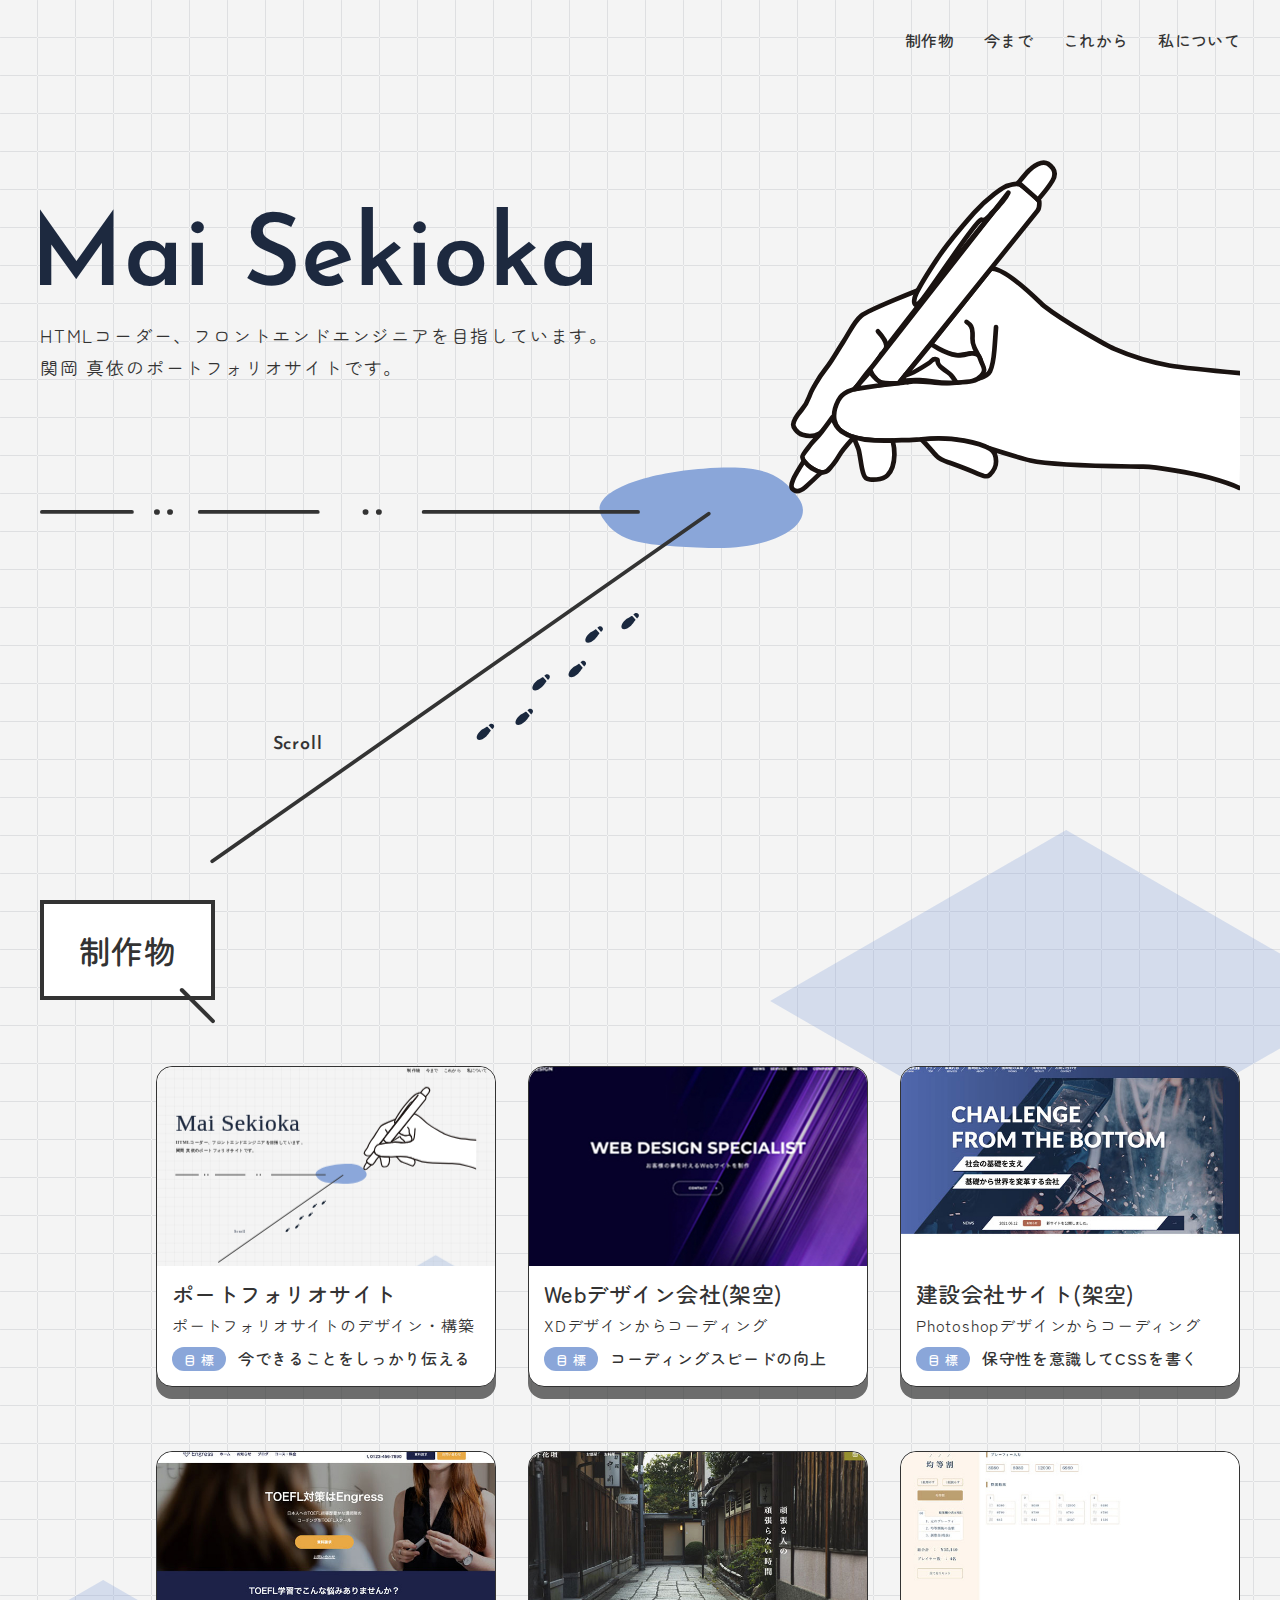
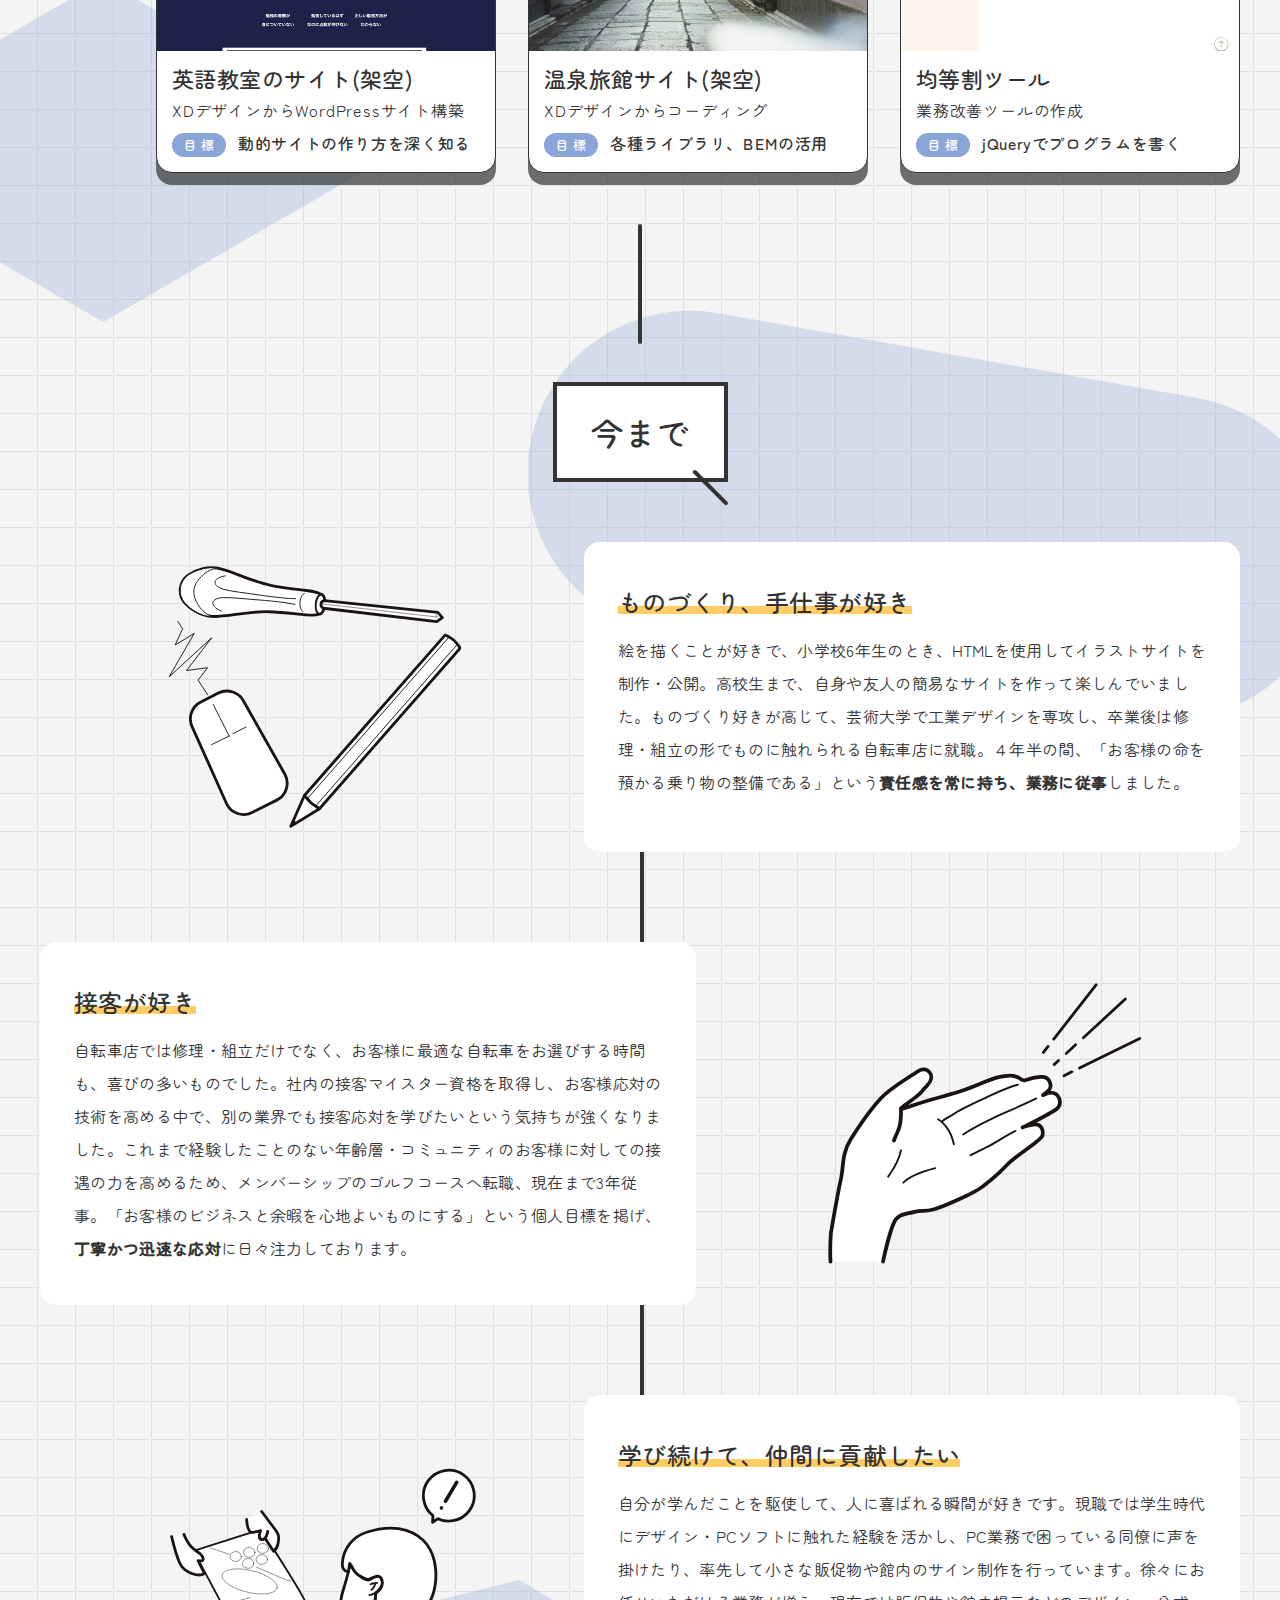
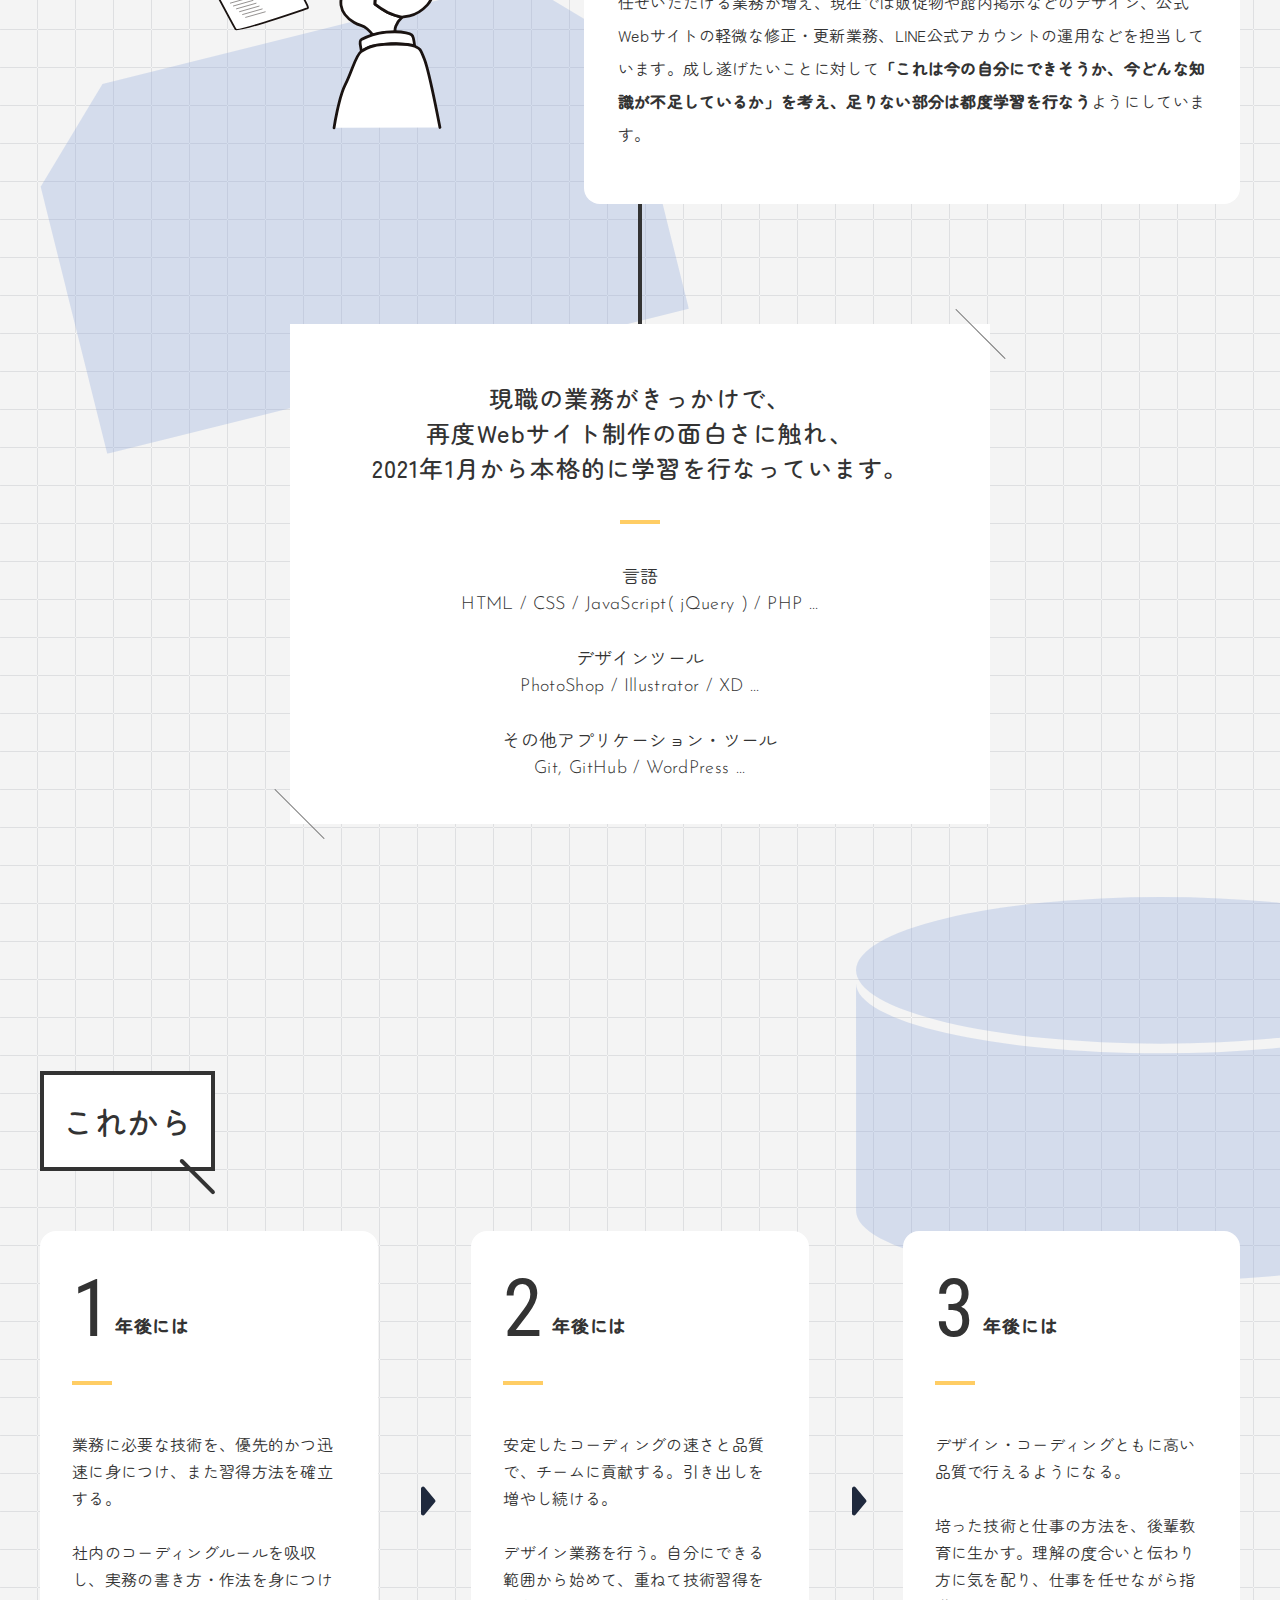
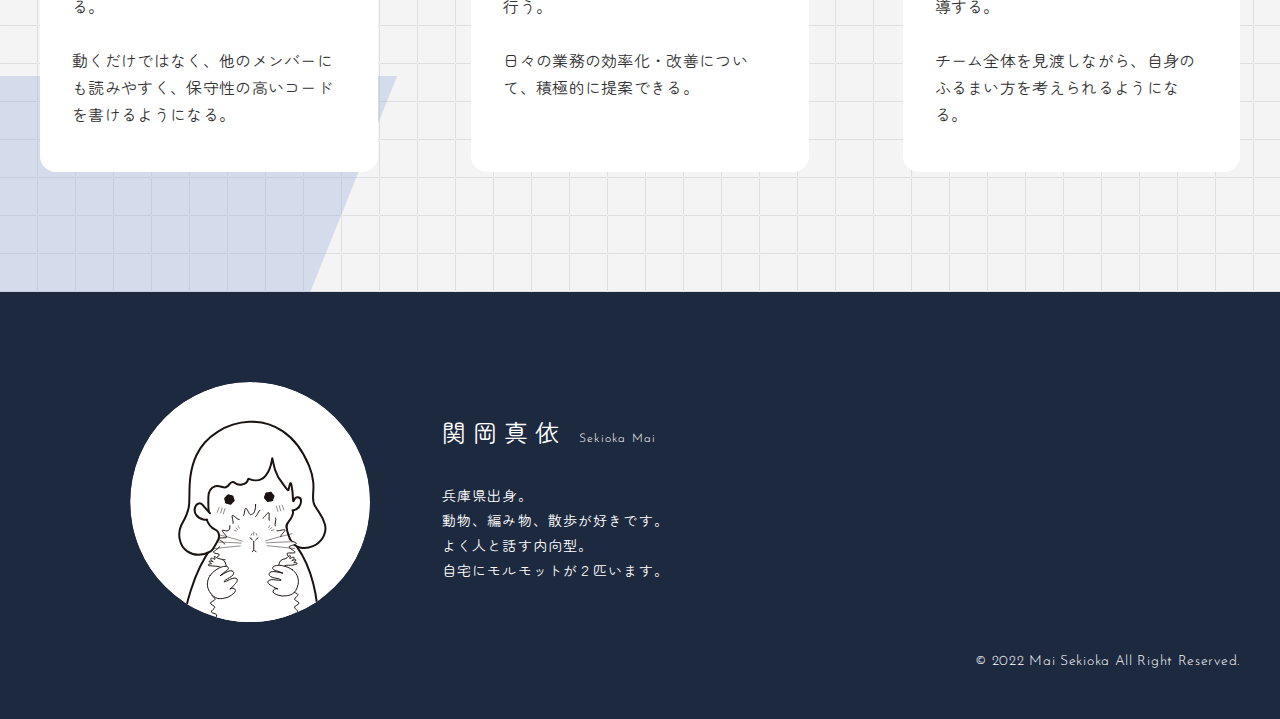
==== commit aa6fbd7f: "トップページ　これから　文章の修正" ====
--- a/index.html
+++ b/index.html
@@ -356,31 +356,33 @@
             <h4 class="Future-Card-Title"><span class="Future-Card-Title-Number">1</span><span class="Future-Card-Title-Jp">年後には</span></h4>
             <span class="Future-Card-Partition"></span>
             <p class="Future-Card-Text">
-              仕事をする上で必要な技術習得方法、コードの書き方を身につける。<br>
+              業務に必要な技術を、優先的かつ迅速に身につけ、また習得方法を確立する。<br>
               <br>
-              「動く」だけではなく、読みやすく、保守性の高いコードを書く。<br>
+              社内のコーディングルールを吸収し、実務の書き方・作法を身につける。<br>
               <br>
-              JavaScriptでの実装が実務上問題なくできるようになる。
+              動くだけではなく、他のメンバーにも読みやすく、保守性の高いコードを書けるようになる。
             </p>
           </div>
           <div class="Future-Card">
             <h4 class="Future-Card-Title"><span class="Future-Card-Title-Number">2</span><span class="Future-Card-Title-Jp">年後には</span></h4>
             <span class="Future-Card-Partition"></span>
             <p class="Future-Card-Text">
-              安定したコーディングの速さと品質で、チームに貢献する。引き出しを増やす。<br>
+              安定したコーディングの速さと品質で、チームに貢献する。引き出しを増やし続ける。<br>
               <br>
-              実現したい実装に対して、必要な言語や技術、実装方法など、見通しがパッと立てられる状態になる。
+              デザイン業務を行う。自分にできる範囲から始めて、重ねて技術習得を行う。<br>
+              <br>
+              日々の業務の効率化・改善について、積極的に提案できる。
             </p>
           </div>
           <div class="Future-Card">
             <h4 class="Future-Card-Title"><span class="Future-Card-Title-Number">3</span><span class="Future-Card-Title-Jp">年後には</span></h4>
             <span class="Future-Card-Partition"></span>
             <p class="Future-Card-Text">
-              培った技術と仕事の方法を、後輩教育に生かす。<br>
+              デザイン・コーディングともに高い品質で行えるようになる。<br>
               <br>
-              チーム全体を見渡しながら、自身のふるまい方を考えられるようになる。<br>
+              培った技術と仕事の方法を、後輩教育に生かす。理解の度合いと伝わり方に気を配り、仕事を任せながら指導する。<br>
               <br>
-              日々の業務の効率化・改善について、積極的に提案できる。
+              チーム全体を見渡しながら、自身のふるまい方を考えられるようになる。
             </p>
           </div>
         </div>
--- a/resources/css/style.min.css
+++ b/resources/css/style.min.css
@@ -1,2 +1,2 @@
-html{overflow-x:hidden;font-size:62.5%}@font-face{font-family:"Zen Maru Gothic";font-style:normal;font-weight:400;src:url("/resources/font/ZenMaruGothic-Regular.woff") format("woff");font-display:swap}@font-face{font-family:"Zen Maru Gothic";font-style:normal;font-weight:500;src:url("/resources/font/ZenMaruGothic-Medium.woff") format("woff");font-display:swap}@font-face{font-family:"Josefin Sans";font-style:normal;font-weight:300;src:url("/resources/font/JosefinSans-Light.woff") format("woff");font-display:swap}@font-face{font-family:"Josefin Sans";font-style:normal;font-weight:400;src:url("/resources/font/JosefinSans-Regular.woff") format("woff");font-display:swap}@font-face{font-family:"Josefin Sans";font-style:normal;font-weight:600;src:url("/resources/font/JosefinSans-SemiBold.woff") format("woff");font-display:swap}@font-face{font-family:"Roboto Condensed";font-style:normal;font-weight:400;src:url("/resources/font/RobotoCondensed-Regular.woff") format("woff");font-display:swap}body{position:relative;overflow-x:hidden;font-family:"Zen Maru Gothic","ヒラギノ丸ゴ ProN","Hiragino Maru Gothic ProN",serif;font-size:1.6rem;color:#333}body *{box-sizing:border-box}img{display:block;width:100%}li{list-style:none}a{display:block}a:link,a:visited,a:hover,a:active{color:#333;text-decoration:none}.sp-br{display:none}@media screen and (max-width: 767px){.sp-br{display:block}}@media screen and (max-width: 767px){.sp-nobr{display:none}}.Yellow-Marker{display:inline-block;background:linear-gradient(to bottom, transparent 16px, #ffcd64 8px)}@media screen and (max-width: 767px){.Yellow-Marker{background:linear-gradient(to bottom, transparent 0, transparent 19px, #ffcd64 19px, #ffcd64 26px, transparent 26px)}}.No-Scroll{overflow-y:hidden}.Header{position:absolute;z-index:3;top:0;right:0;left:0;display:flex;align-items:center;justify-content:center;width:100%;height:80px}@media screen and (max-width: 767px){.Header{height:60px;padding-right:15px;padding-left:15px}}.Header__Inner{position:relative;display:flex;align-items:center;justify-content:flex-end;width:100%;max-width:1440px;height:100%;padding-right:40px;padding-left:40px}.Header.is-fixed{position:fixed;height:72px;background-color:rgba(255,255,255,.7)}@media screen and (max-width: 767px){.Header.is-fixed{height:60px}}@media screen and (max-width: 767px){.Header-Nav{visibility:hidden;transition:all .4s;transform:translateX(150%)}}.Header-Nav-List{display:flex;gap:30px;align-items:center}.Header-Nav-List-Item{font-style:normal;font-weight:500;letter-spacing:.02em}.Header-Nav-List-Link{position:relative;transition:transform .2s}.Header-Nav-List-Link::after{position:absolute;right:0;bottom:-2px;left:0;width:100%;height:2px;background-color:#ffcd64;content:"";transition:transform .3s;transform:scale(0, 1);transform-origin:center top}.Header-Nav-List-Link:hover::after{transform:scale(1, 1)}@media screen and (max-width: 767px){.Nav-Menu-Bg{position:absolute;z-index:3;z-index:0;top:0;right:0;bottom:0;left:0;width:100%;min-height:100vh;background:url(../img/bg-nav-menu-bg-freeline.svg),url(../img/bg-nav-menu-bg-straight-line.svg),#1d293f;background-repeat:no-repeat,no-repeat,no-repeat;background-position:center,top center,center;background-size:100% auto,auto,cover;visibility:hidden;transition:all .4s;transform:translateX(100%)}}.Burger-Btn{display:none}@media screen and (max-width: 767px){.Burger-Btn{position:absolute;z-index:1;top:18px;right:15px;display:flex;flex-direction:column;align-items:center;justify-content:space-between;width:24px;height:24px;padding-top:6px;padding-bottom:6px}}.Burger-Btn-Bar{display:block;width:100%;height:2px;background-color:#333;border-radius:1px;transition:transform ease-in-out .3s}.Header.is-drawerActive{z-index:10}.Header.is-drawerActive .Header-Nav{position:absolute;z-index:1;top:0;right:0;left:0;margin-right:auto;margin-left:auto;width:200px;padding-top:18.2vh;visibility:visible;transition:transform .4s;transform:translateX(0)}.Header.is-drawerActive .Header-Nav-List{flex-direction:column;gap:50px}.Header.is-drawerActive .Header-Nav-List-Link{color:#fff}.Header.is-drawerActive .Burger-Btn{padding-top:4px;padding-bottom:4px}.Header.is-drawerActive .Nav-Menu-Bg{cursor:pointer;visibility:visible;transition:all .4s;transform:translateX(0)}.Header.is-drawerActive .Burger-Btn-Bar{background-color:#fff}.Header.is-drawerActive .Burger-Btn-Bar:nth-child(1){width:27px;transition:transform ease-in-out .4s;transform:translateX(-2px) rotate(-30deg);transform-origin:top right}.Header.is-drawerActive .Burger-Btn-Bar:nth-child(2){opacity:0;transition:opacity .4s}.Header.is-drawerActive .Burger-Btn-Bar:nth-child(3){width:27px;transition:transform ease-in-out .4s;transform:translateX(-1px) rotate(30deg);transform-origin:top right}.Main{overflow:hidden;background:url(../img/bg-grid.svg),#f4f4f4}@media screen and (max-width: 767px){.Main{background:url(../img/bg-grid-sm.svg),#f4f4f4}}.MainVisual{display:flex;justify-content:center;width:100%;min-height:900px;padding-right:40px;padding-left:40px}@media screen and (max-width: 767px){.MainVisual{min-height:811px;padding-right:15px;padding-left:15px;background:url(../img/mainvisual-sm.svg);background-repeat:no-repeat;background-position:center bottom 10%;background-size:100% auto}}.MainVisual__Inner{position:relative;width:100%;max-width:1280px;padding-top:200px;background:url(../img/mainvisual.svg);background-repeat:no-repeat;background-position:center bottom 36px;background-size:100% auto}@media screen and (max-width: 767px){.MainVisual__Inner{padding-top:100px;background:none}}.CatchCopy-En{margin-left:-10px;font-family:"Josefin Sans";font-size:10rem;font-style:normal;font-weight:600;line-height:1.2;color:#1d293f}@media screen and (max-width: 767px){.CatchCopy-En{margin-left:-5px;font-size:7.2rem;line-height:1.1944;letter-spacing:.02em}}.CatchCopy-Jp{font-size:1.8rem;font-style:normal;font-weight:400;line-height:1.75;letter-spacing:.1em}@media screen and (max-width: 767px){.CatchCopy-Jp{font-size:1.4rem;line-height:1.7857;letter-spacing:.02em;white-space:nowrap}}.MainVisual-Scroll-Btn{position:absolute;bottom:11vmax;left:19.375%;display:block;font-family:"Josefin Sans";font-size:1.8rem;font-style:normal;font-weight:600;line-height:1.5;letter-spacing:.05em;transition:all .3s;transform:scale(1);-webkit-animation:floatScrollText ease 2s infinite;animation:floatScrollText ease 2s infinite}@media screen and (min-width: 1440px){.MainVisual-Scroll-Btn{bottom:162px}}@media screen and (max-width: 767px){.MainVisual-Scroll-Btn{right:calc(50% + 16px);bottom:28vmin;left:auto;font-size:1.2rem;line-height:1.3333}}.MainVisual-Scroll-Btn:hover{transition:all .3s;transform:scale(1.05)}@-webkit-keyframes floatScrollText{0%{transform:translateY(0)}50%{transform:translateY(3px)}100%{transform:translateY(0)}}@keyframes floatScrollText{0%{transform:translateY(0)}50%{transform:translateY(3px)}100%{transform:translateY(0)}}.Gallery{position:relative;display:flex;justify-content:center;width:100%;padding-right:40px;padding-bottom:111px;padding-left:40px}@media screen and (max-width: 767px){.Gallery{padding-top:30px;padding-right:0;padding-bottom:57px;padding-left:15px}}.Gallery__Inner{position:relative;z-index:1;width:100%;max-width:1280px}@media screen and (max-width: 767px){.Gallery__Inner::after{position:absolute;right:15px;bottom:-10px;display:block;width:56px;height:10px;background-image:url(../img/gallery-arrow.svg);background-position:center;background-size:contain;content:"";animation:slideArrow 1.2s ease-in-out infinite reverse}}@-webkit-keyframes slideArrow{0%{right:15px}50%{right:20px}100%{right:15px}}@keyframes slideArrow{0%{right:15px}50%{right:20px}100%{right:15px}}.Gallery-Title{position:relative;display:flex;align-items:center;justify-content:center;width:175px;height:100px;background-color:#fff;border:4px solid #333;font-size:3.2rem;font-style:normal;font-weight:500;line-height:1;letter-spacing:.02em}@media screen and (max-width: 767px){.Gallery-Title{margin-right:auto;margin-left:auto;width:130px;height:75px;font-size:2.4rem;letter-spacing:.02em}}.Gallery-Title::after{position:absolute;right:28px;bottom:-42px;display:block;width:4px;height:48px;background-color:#333;border-radius:2px;content:"";transform:rotate(-45deg);transform-origin:top left}@media screen and (max-width: 767px){.Gallery-Title::after{right:50%;bottom:-24px;height:33px;transform:rotate(0)}}.Gallery-Cards-Wrapper{display:flex;justify-content:flex-end;margin-top:66px}@media screen and (max-width: 767px){.Gallery-Cards-Wrapper{overflow-x:scroll;overflow-y:hidden;margin-top:54px;min-height:346px}}.Gallery-Cards{display:flex;flex-wrap:wrap;row-gap:64px;justify-content:space-between;width:1084px}@media screen and (max-width: 767px){.Gallery-Cards{flex-wrap:nowrap;row-gap:0;-moz-column-gap:32px;column-gap:32px;width:100%;min-height:346px}}.Gallery-Card{position:relative;z-index:1;width:31.3653136531%;min-height:320px;background-color:#fff;border:1px solid #333;border-radius:16px;box-shadow:0 12px 0 rgba(51,51,51,.7);cursor:pointer;transition:all ease .4s}@media screen and (max-width: 1163px){.Gallery-Card{width:48.5239852399%}}@media screen and (max-width: 767px){.Gallery-Card{min-width:340px;min-height:auto;max-height:320px}}.Gallery-Card:hover{box-shadow:none;transition:all ease .5s;transform:translateY(12px)}.Gallery-Card:hover .Gallery-Card-Body::before{opacity:1;transition:linear .3s;transform:scale(1, 1)}.Gallery-Card:last-of-type::after{position:absolute;top:0;right:-15px;display:block;width:15px;height:100%;content:""}.Gallery-Card-Image{width:100%;padding-top:58.8235294118%;background-repeat:no-repeat;background-position:center;background-size:cover;border-top-left-radius:16px;border-top-right-radius:16px}.Gallery-Card-Body{position:relative;padding-top:16px;padding-right:15px;padding-bottom:15px;padding-left:15px}.Gallery-Card-Body::before{position:absolute;top:0;right:0;display:block;width:100%;height:6px;background-color:#ffcd64;opacity:0;content:"";transition:linear .2s;transform:scale(0, 1);transform-origin:top left}.Gallery-Card-Title{font-size:2.2rem;font-style:normal;font-weight:500;line-height:1;letter-spacing:.02em}.Gallery-Card-Lead{margin-top:9px;font-style:normal;font-weight:400;line-height:1.5;letter-spacing:.05em}.Gallery-Card-Target{display:inline-block;margin-top:9px;font-style:normal;font-weight:500;line-height:1.5;letter-spacing:.04em}.Gallery-Card-Badge{display:inline-flex;align-items:center;justify-content:center;margin-right:12px;width:54px;height:24px;background-color:#8aa6d9;border-radius:12px;font-size:1.3rem;line-height:1;color:#fff}.Gallery-Bg-Diamond__TopRight{position:absolute;z-index:0;top:-70px;right:-85px;width:46.52%;max-width:670px;height:387px;background:url(../img/bg-diamond.svg);background-repeat:no-repeat;background-size:contain}@media screen and (min-width: 1440px){.Gallery-Bg-Diamond__TopRight{right:calc(50% - 670px - 85px)}}@media screen and (max-width: 767px){.Gallery-Bg-Diamond__TopRight{top:34px;right:-185px;width:398px;height:230px}}.Gallery-Bg-Diamond__BottomLeft{position:absolute;z-index:0;bottom:-83px;left:-193px;width:46.52%;max-width:670px;height:387px;background:url(../img/bg-diamond.svg);background-repeat:no-repeat;background-size:contain}@media screen and (min-width: 1440px){.Gallery-Bg-Diamond__BottomLeft{left:calc(50% - 670px - 193px)}}@media screen and (max-width: 767px){.Gallery-Bg-Diamond__BottomLeft{bottom:-59px;left:-167px;width:398px;height:230px}}.Gallery-Line-Box{position:absolute;z-index:1;right:0;bottom:-60px;left:0;display:flex;align-items:center;justify-content:center;width:100%}@media screen and (max-width: 767px){.Gallery-Line-Box{bottom:-45px}}.Gallery-Line{display:block;width:4px;height:120px;background-color:#333;border-radius:2px}@media screen and (max-width: 767px){.Gallery-Line{height:90px}}.Past{position:relative;width:100%;padding-top:98px;padding-right:40px;padding-bottom:137px;padding-left:40px}@media screen and (max-width: 767px){.Past{padding-right:0;padding-bottom:127px;padding-left:0}}.Past-Title{position:relative;z-index:1;display:flex;align-items:center;justify-content:center;margin-right:auto;margin-left:auto;width:175px;height:100px;background-color:#fff;border:4px solid #333;font-size:3.2rem;font-style:normal;font-weight:500;line-height:1;letter-spacing:.02em}@media screen and (max-width: 767px){.Past-Title{margin-right:auto;margin-left:auto;width:130px;height:75px;font-size:2.4rem;letter-spacing:.02em}}.Past-Title::after{position:absolute;right:28px;bottom:-42px;display:block;width:4px;height:48px;background-color:#333;border-radius:2px;content:"";transform:rotate(-45deg);transform-origin:top left}@media screen and (max-width: 767px){.Past-Title::after{right:50%;bottom:-24px;height:33px;transform:rotate(0)}}.Personality{position:relative;z-index:1;display:flex;justify-content:center;margin-top:60px;width:100%}@media screen and (max-width: 767px){.Personality{margin-top:64px}}.Personality__Inner{width:1280px}@media screen and (max-width: 767px){.Personality__Inner{width:100%}}.Personality-Media{position:relative;width:100%;height:auto}@media screen and (max-width: 767px){.Personality-Media{padding-right:15px;padding-left:15px}}.Personality-Media__Inner{display:flex;gap:5.625%;align-items:center;width:100%}@media screen and (max-width: 767px){.Personality-Media__Inner{flex-direction:column;gap:32px}}.Personality-Media+*{margin-top:90px}@media screen and (max-width: 767px){.Personality-Media+*{margin-top:108px}}.Personality-Media:nth-of-type(1)::before{display:none}@media screen and (max-width: 767px){.Personality-Media:nth-of-type(1)::before{position:absolute;z-index:-1;top:19%;right:-65%;display:block;width:140%;height:84%;background:url(../img/bg-oval.svg);background-repeat:no-repeat;background-size:contain;content:""}}.Personality-Media:nth-of-type(2)::before{display:none}@media screen and (max-width: 767px){.Personality-Media:nth-of-type(2)::before{position:absolute;z-index:-1;top:-4%;left:-19%;display:block;width:98.75%;height:56%;background:url(../img/bg-trapezoid-upper-sm.svg);background-repeat:no-repeat;background-size:contain;content:""}}.Personality-Media:nth-of-type(3)::before{display:none}@media screen and (max-width: 767px){.Personality-Media:nth-of-type(3)::before{position:absolute;z-index:-1;top:-6%;right:-30%;display:block;width:98.75%;height:56%;background:url(../img/bg-trapezoid-lower-sm.svg);background-repeat:no-repeat;background-size:contain;content:""}}.Personality-Media::after{position:absolute;z-index:-1;bottom:-90px;left:50%;display:block;width:4px;height:91px;background-color:#333;content:""}@media screen and (max-width: 767px){.Personality-Media::after{bottom:-72px;height:72px}}.Personality-Media:last-of-type::after{display:none}.Personality-Media:nth-of-type(2) .Personality-Media__Inner{flex-direction:row-reverse}@media screen and (max-width: 767px){.Personality-Media:nth-of-type(2) .Personality-Media__Inner{flex-direction:column}}.Personality-Media:nth-of-type(2) .Personality-Media-Image{min-height:300px}.Personality-Media:nth-of-type(2) .Personality-Media-Body{padding-bottom:40px}.Personality-Media-Image{flex:1;min-width:39.6875%;min-height:280px;background-repeat:no-repeat;background-position:center;background-size:contain}@media screen and (max-width: 767px){.Personality-Media-Image{display:none}}.Personality-Media-Image-SP{display:none}@media screen and (max-width: 767px){.Personality-Media-Image-SP{display:block;width:100%;max-width:500px;padding-top:79.3103448276%;background-repeat:no-repeat;background-position:center;background-size:contain}}.Personality-Media-Body{width:54.6875%;min-height:280px;padding-top:48px;padding-right:34px;padding-bottom:53px;padding-left:34px;background-color:#fff;border-radius:16px}@media screen and (max-width: 767px){.Personality-Media-Body{width:100%;padding-top:50px;padding-right:17px;padding-bottom:40px;padding-left:17px}}.Personality-Media-Title{font-size:2.4rem;font-style:normal;font-weight:500;line-height:1;letter-spacing:.02em;white-space:nowrap}@media screen and (max-width: 767px){.Personality-Media-Title{font-size:2.2rem;line-height:1.3727;text-align:center}}.Personality-Media-Text{margin-top:20px;font-weight:400;line-height:2.0625;letter-spacing:.02em}@media screen and (max-width: 767px){.Personality-Media-Text{font-size:1.4rem;line-height:2.2857}}.Ability{position:relative;z-index:1;width:100%;padding-top:120px}.Ability__Inner{margin-right:auto;margin-left:auto;max-width:1280px}@media screen and (max-width: 767px){.Ability__Inner{padding-right:15px;padding-left:15px}}.Ability-Line-Box{position:absolute;top:0;right:0;left:0;display:flex;align-items:center;justify-content:center;width:100%}.Ability-Line{display:block;width:4px;height:120px;background-color:#333}.Ability-Box__Outer{display:flex;align-items:center;justify-content:center}.Ability-Box{position:relative;width:700px;height:500px;padding-top:56px;padding-right:53px;padding-bottom:80px;padding-left:53px;background-color:#fff;text-align:center}@media screen and (max-width: 767px){.Ability-Box{width:100%;height:auto;padding-top:50px;padding-right:17px;padding-bottom:50px;padding-left:17px;text-align:left}}.Ability-Box::before{position:absolute;top:-25px;right:9px;display:block;width:1px;height:70px;background-color:#707070;content:"";transform:rotate(-45deg)}@media screen and (max-width: 767px){.Ability-Box::before{top:-12px;right:8px;height:41px}}.Ability-Box::after{position:absolute;bottom:-25px;left:9px;display:block;width:1px;height:70px;background-color:#707070;content:"";transform:rotate(-45deg)}@media screen and (max-width: 767px){.Ability-Box::after{bottom:-12px;left:8px;height:41px}}.Ability-Title{font-size:2.4rem;font-style:normal;font-weight:500;line-height:1.4583;letter-spacing:.05em}@media screen and (max-width: 767px){.Ability-Title{font-size:1.6rem;line-height:1.625}}.Ability-Partition{display:inline-block;margin-top:35px;width:40px;height:4px;background-color:#ffcd64}@media screen and (max-width: 767px){.Ability-Partition{margin-top:31px}}.Ability-List{margin-top:31px;font-size:1.8rem;line-height:1;letter-spacing:.02em}@media screen and (max-width: 767px){.Ability-List{font-size:1.4rem;line-height:1.6428}}.Ability-List-Term{line-height:1.6667}.Ability-List-Description+.Ability-List-Term{margin-top:28px}@media screen and (max-width: 767px){.Ability-List-Description+.Ability-List-Term{margin-top:22px}}.Ability-List-Description{margin-top:6px;font-family:"Josefin Sans";font-style:normal;font-weight:300}@media screen and (max-width: 767px){.Ability-List-Description{margin-top:2px}}.Past-Bg-Oval__TopRight{position:absolute;z-index:0;top:0;right:-54px;width:63%;max-width:906px;height:504px;background:url(../img/bg-oval.svg);background-repeat:no-repeat;background-size:contain}@media screen and (min-width: 1440px){.Past-Bg-Oval__TopRight{right:calc(50% - 906px + 128px)}}@media screen and (max-width: 767px){.Past-Bg-Oval__TopRight{display:none}}.Past-Bg-Trapezoid__MiddleRight{position:absolute;z-index:0;bottom:448px;left:20px;width:53.75%;max-width:774px;height:535px;background:url(../img/bg-trapezoid-upper.svg);background-repeat:no-repeat;background-size:contain}@media screen and (min-width: 1440px){.Past-Bg-Trapezoid__MiddleRight{left:calc(50% - 774px + 70px)}}@media screen and (max-width: 767px){.Past-Bg-Trapezoid__MiddleRight{display:none}}.Future{position:relative;display:flex;align-items:center;justify-content:center;width:100%;padding-top:110px;padding-right:40px;padding-bottom:120px;padding-left:40px}@media screen and (max-width: 767px){.Future{padding-top:98px;padding-right:15px;padding-left:15px}}.Future__Inner{position:relative;z-index:1;width:100%;max-width:1280px}.Future-Title{position:relative;display:flex;align-items:center;justify-content:center;width:175px;height:100px;background-color:#fff;border:4px solid #333;font-size:3.2rem;font-style:normal;font-weight:500;line-height:1;letter-spacing:.02em}@media screen and (max-width: 767px){.Future-Title{margin-right:auto;margin-left:auto;width:130px;height:75px;font-size:2.4rem;letter-spacing:.02em}}.Future-Title::after{position:absolute;right:28px;bottom:-42px;display:block;width:4px;height:48px;background-color:#333;border-radius:2px;content:"";transform:rotate(-45deg);transform-origin:top left}@media screen and (max-width: 767px){.Future-Title::after{right:50%;bottom:-24px;height:33px;transform:rotate(0)}}.Future-Cards{display:flex;gap:7.8125%;margin-top:60px;width:100%}@media screen and (max-width: 959px){.Future-Cards{flex-direction:column;row-gap:50px;margin-right:40px;margin-left:40px;width:auto}}@media screen and (max-width: 767px){.Future-Cards{margin-right:0;margin-left:0}}.Future-Card{position:relative;width:28.125%;min-height:520px;padding-top:38px;padding-right:32px;padding-bottom:44px;padding-left:32px;background-color:#fff;border-radius:16px}@media screen and (max-width: 959px){.Future-Card{width:100%;min-height:auto;padding-bottom:48px}}@media screen and (max-width: 767px){.Future-Card{min-height:406px;padding-top:40px;padding-right:17px;padding-bottom:40px;padding-left:17px}}.Future-Card+.Future-Card::after{position:absolute;top:50%;left:-15%;display:block;width:15px;height:30px;background-image:url(../img/to-right-arrow.svg);background-repeat:no-repeat;background-position:center;background-size:cover;content:"";transform:translateY(-50%)}@media screen and (max-width: 959px){.Future-Card+.Future-Card::after{top:-30px;left:50%;width:30px;height:15px;background-image:url(../img/to-bottom-arrow.svg);transform:translate(-50%, 0)}}.Future-Card-Title{position:relative;width:124px;height:80px;letter-spacing:.05em}@media screen and (max-width: 767px){.Future-Card-Title{width:104px;height:60px}}.Future-Card-Title-Number{position:absolute;top:0;left:0;font-family:"Roboto Condensed";font-size:8rem;font-style:normal;font-weight:400;line-height:1}@media screen and (max-width: 767px){.Future-Card-Title-Number{font-size:6rem}}.Future-Card-Title-Jp{position:absolute;right:6px;bottom:8px;font-size:1.8rem;font-style:normal;font-weight:700;line-height:1.6666}@media screen and (max-width: 767px){.Future-Card-Title-Jp{bottom:4px;font-size:1.6rem;line-height:1.625}}.Future-Card+.Future-Card .Future-Card-Title-Jp{right:0}.Future-Card-Partition{display:block;margin-top:32px;width:40px;height:4px;background-color:#ffcd64}@media screen and (max-width: 767px){.Future-Card-Partition{margin-top:30px}}.Future-Card-Text{margin-top:46px;font-style:normal;font-weight:400;line-height:1.6875;letter-spacing:.02em}@media screen and (max-width: 767px){.Future-Card-Text{margin-top:30px;font-size:1.4rem;line-height:1.6429;letter-spacing:.015em}}.Future-Bg-Cylinder__TopRight{position:absolute;z-index:0;top:-64px;right:-185px;width:47.57%;max-width:685px;height:432px;background:url(../img/bg-cylinder.svg);background-repeat:no-repeat;background-size:contain}@media screen and (min-width: 1440px){.Future-Bg-Cylinder__TopRight{right:calc(50% - 685px - 220px)}}@media screen and (max-width: 959px){.Future-Bg-Cylinder__TopRight{right:-13%}}@media screen and (max-width: 767px){.Future-Bg-Cylinder__TopRight{top:1%;right:-47.5%;width:95.31%;height:16%}}.Future-Bg-Pallarelogram__BottomLeft{position:absolute;z-index:0;bottom:-219px;left:-469px;width:67.77%;max-width:976px;height:435px;background:url(../img/bg-parallelogram.svg);background-repeat:no-repeat;background-size:contain}@media screen and (min-width: 1440px){.Future-Bg-Pallarelogram__BottomLeft{left:calc(50% - 976px - 193px)}}@media screen and (max-width: 959px){.Future-Bg-Pallarelogram__BottomLeft{left:-30%}}@media screen and (max-width: 767px){.Future-Bg-Pallarelogram__BottomLeft{bottom:-18%;left:-50%;width:100.6%;height:23%}}.Footer{position:relative;display:flex;align-items:center;justify-content:center;width:100%;padding-top:90px;padding-right:40px;padding-bottom:48px;padding-left:40px;background-color:#1d293f;color:#fff}@media screen and (max-width: 767px){.Footer{padding-top:105px;padding-right:15px;padding-bottom:24px;padding-left:15px}}.Footer__Inner{width:1280px}.Profile{display:flex;gap:72px;align-items:center;margin-right:90px;margin-left:90px;min-width:550px}@media screen and (max-width: 767px){.Profile{flex-direction:column;gap:40px;margin-right:0;margin-left:0;width:100%;text-align:center}}.Profile-Image{width:240px;height:240px;background-repeat:no-repeat;background-position:center;background-size:contain}@media screen and (max-width: 767px){.Profile-Image{width:180px;height:180px}}.Profile-Name-Jp{font-size:2.4rem;font-style:normal;font-weight:400;line-height:1}@media screen and (max-width: 767px){.Profile-Name-Jp{display:block;font-size:2rem}}.Profile-Name-En{margin-left:20px;font-family:"Josefin Sans";font-size:1.2rem;font-style:normal;font-weight:300;line-height:1;letter-spacing:.1em}@media screen and (max-width: 767px){.Profile-Name-En{display:block;margin-top:8px;margin-left:0}}.Profile-Text{margin-top:36px;font-style:normal;font-weight:400;line-height:1.6875;letter-spacing:.08em}@media screen and (max-width: 767px){.Profile-Text{margin-top:24px;font-size:1.4rem;line-height:1.6428}}.Profile-Copy{margin-top:24px;width:100%;text-align:right}@media screen and (max-width: 767px){.Profile-Copy{margin-top:54px;text-align:center}}.Profile-Copy-Text{font-family:"Josefin Sans";font-size:1.4rem;font-style:normal;font-weight:300;line-height:1.2857;letter-spacing:.05em}@media screen and (max-width: 767px){.Profile-Copy-Text{font-size:1rem;line-height:1.5}}.ToTopBtn{position:fixed;z-index:5;right:55px;bottom:90px;display:flex;align-items:center;justify-content:center;width:50px;height:50px;background-color:#fff;border:2px solid #333;border-radius:50%;opacity:0;transition:all ease .5s}@media screen and (max-width: 767px){.ToTopBtn{right:15px;bottom:40px;width:40px;height:40px}}.ToTopBtn.is-appear{opacity:1;transition:all ease .5s}.ToTopBtn.is-appear:hover{transition:all ease .3s;transform:scale(1.05)}.ToTopBtn-Arrow{display:block;width:17px;height:19px;background-image:url(../img/to-top-btn-arrow.svg);background-position:center;background-size:contain}@media screen and (max-width: 767px){.ToTopBtn-Arrow{width:13px;height:14px;background-image:url(../img/to-top-btn-arrow-sm.svg);background-position:center;background-size:contain}}.st1{fill:none;stroke:#1a283e;stroke-linecap:round;stroke-miterlimit:10;stroke-width:2}.st2{fill:none}@-webkit-keyframes drawLine{100%{stroke-dashoffset:0}}@keyframes drawLine{100%{stroke-dashoffset:0}}.MainVisual-Footprints-Area{position:absolute;bottom:18.56%;left:36.25%;width:13.75%}@media screen and (max-width: 1439px){.MainVisual-Footprints-Area{bottom:12vw}}@media screen and (max-width: 767px){.MainVisual-Footprints-Area{display:none}}#MainVisual-Footprints{width:100%;height:100%}#MainVisual-Footprint01,#MainVisual-Footprint02,#MainVisual-Footprint03,#MainVisual-Footprint04,#MainVisual-Footprint05,#MainVisual-Footprint06{fill-opacity:0;stroke-dasharray:300;stroke-dashoffset:301;transition:fill-opacity .1s;-webkit-animation:drawLine .1s linear forwards;animation:drawLine .1s linear forwards}#MainVisual-Footprint01.done .st2{fill:#1a283e;fill-opacity:1;transition:fill-opacity .2s}#MainVisual-Footprint02.done .st2{fill:#1a283e;fill-opacity:1;transition:fill-opacity .2s;transition-delay:.3s}#MainVisual-Footprint03.done .st2{fill:#1a283e;fill-opacity:1;transition:fill-opacity .2s;transition-delay:.6s}#MainVisual-Footprint04.done .st2{fill:#1a283e;fill-opacity:1;transition:fill-opacity .2s;transition-delay:.9s}#MainVisual-Footprint05.done .st2{fill:#1a283e;fill-opacity:1;transition:fill-opacity .2s;transition-delay:1.2s}#MainVisual-Footprint06.done .st2{fill:#1a283e;fill-opacity:1;transition:fill-opacity .2s;transition-delay:1.5s}.MainVisual-SP-Footprints-Area{display:none}@media screen and (max-width: 767px){.MainVisual-SP-Footprints-Area{position:absolute;bottom:50px;left:calc(50% + 3vw);display:block;width:4.0625%}}#MainVisual-SP-Footprints{width:100%;height:100%}#MainVisual-SP-Footprint01,#MainVisual-SP-Footprint02,#MainVisual-SP-Footprint03,#MainVisual-SP-Footprint04,#MainVisual-SP-Footprint05,#MainVisual-SP-Footprint06{fill-opacity:0;stroke-dasharray:300;stroke-dashoffset:301;transition:fill-opacity .1s;-webkit-animation:drawLine .1s linear forwards;animation:drawLine .1s linear forwards}#MainVisual-SP-Footprint01.done .st2{fill:#1a283e;fill-opacity:1;transition:fill-opacity .2s}#MainVisual-SP-Footprint02.done .st2{fill:#1a283e;fill-opacity:1;transition:fill-opacity .2s;transition-delay:.3s}#MainVisual-SP-Footprint03.done .st2{fill:#1a283e;fill-opacity:1;transition:fill-opacity .2s;transition-delay:.6s}#MainVisual-SP-Footprint04.done .st2{fill:#1a283e;fill-opacity:1;transition:fill-opacity .2s;transition-delay:.9s}#MainVisual-SP-Footprint05.done .st2{fill:#1a283e;fill-opacity:1;transition:fill-opacity .2s;transition-delay:1.2s}#MainVisual-SP-Footprint06.done .st2{fill:#1a283e;fill-opacity:1;transition:fill-opacity .2s;transition-delay:1.5s}.Ability-SP-Footprints-Area{display:none}@media screen and (max-width: 767px){.Ability-SP-Footprints-Area{position:absolute;z-index:1;top:16px;left:calc(50% + 17px);display:block;width:13px;height:119px}}#Ability-SP-Footprints{width:100%;height:100%}#Ability-SP-Footprint01,#Ability-SP-Footprint02,#Ability-SP-Footprint03,#Ability-SP-Footprint04,#Ability-SP-Footprint05,#Ability-SP-Footprint06{fill-opacity:0;stroke-dasharray:300;stroke-dashoffset:301;transition:fill-opacity .1s;-webkit-animation:drawLine .1s linear forwards;animation:drawLine .1s linear forwards}#Ability-SP-Footprint01.done .st2{fill:#1a283e;fill-opacity:1;transition:fill-opacity .2s}#Ability-SP-Footprint02.done .st2{fill:#1a283e;fill-opacity:1;transition:fill-opacity .2s;transition-delay:.3s}#Ability-SP-Footprint03.done .st2{fill:#1a283e;fill-opacity:1;transition:fill-opacity .2s;transition-delay:.6s}#Ability-SP-Footprint04.done .st2{fill:#1a283e;fill-opacity:1;transition:fill-opacity .2s;transition-delay:.9s}#Ability-SP-Footprint05.done .st2{fill:#1a283e;fill-opacity:1;transition:fill-opacity .2s;transition-delay:1.2s}#Ability-SP-Footprint06.done .st2{fill:#1a283e;fill-opacity:1;transition:fill-opacity .2s;transition-delay:1.5s}.Ability-Animation-Area{position:absolute;top:120px;right:0;display:flex;align-items:center;justify-content:center;width:100%;padding-left:69px;pointer-events:none}@media screen and (max-width: 959px){.Ability-Animation-Area{top:100px}}#Ability-Freeline{min-width:1360px;height:716px}@media screen and (max-width: 959px){#Ability-Freeline{min-width:960px}}@media screen and (max-width: 767px){#Ability-Freeline{display:none}}#Ability-Freeline #Footprint01,#Ability-Freeline #Footprint02,#Ability-Freeline #Footprint03,#Ability-Freeline #Footprint04,#Ability-Freeline #Footprint05{fill-opacity:0;stroke-dasharray:300;stroke-dashoffset:301;transition:fill-opacity .1s;-webkit-animation:drawLine .5s linear .3s forwards;animation:drawLine .5s linear .3s forwards}#Line01,#Line02{stroke-dasharray:300;stroke-dashoffset:301}#Ability-Freeline #Line01.done .st1{-webkit-animation:drawLine 1.5s linear forwards;animation:drawLine 1.5s linear forwards}#Ability-Freeline #Line02.done .st1{-webkit-animation:drawLine 1.5s linear 1.5s forwards;animation:drawLine 1.5s linear 1.5s forwards}#Ability-Freeline #Footprint01.done .st2{fill:#1a283e;fill-opacity:1;transition:fill-opacity .3s;transition-delay:.5s}#Ability-Freeline #Footprint02.done .st2{fill:#1a283e;fill-opacity:1;transition:fill-opacity .3s;transition-delay:.8s}#Ability-Freeline #Footprint03.done .st2{fill:#1a283e;fill-opacity:1;transition:fill-opacity .3s;transition-delay:1.1s}#Ability-Freeline #Footprint04.done .st2{fill:#1a283e;fill-opacity:1;transition:fill-opacity .3s;transition-delay:1.4s}#Ability-Freeline #Footprint05.done .st2{fill:#1a283e;fill-opacity:1;transition:fill-opacity .3s;transition-delay:1.7s}.Ability-SP-Freeline-Area{display:none}@media screen and (max-width: 767px){.Ability-SP-Freeline-Area{position:absolute;right:0;bottom:-190px;left:0;display:flex;justify-content:center;width:100%}}#Ability-SP-Freeline{width:170px;height:173px;fill:none;stroke:#333;stroke-dasharray:300;stroke-dashoffset:300;stroke-linecap:round;stroke-miterlimit:10;stroke-width:4}#Ability-SP-Freeline.done{stroke-dashoffset:0;transition:all ease-in-out 1.2s}.Footer-Footprints-Area{position:absolute;z-index:1;top:-5.7vw;right:0;width:25.83%}@media screen and (min-width: 1440px){.Footer-Footprints-Area{top:-85px;right:calc(50% - 720px);width:372px;height:318px}}@media screen and (max-width: 767px){.Footer-Footprints-Area{display:none}}#Footer-Footprints{width:100%;height:100%}#Footer-Footprint01,#Footer-Footprint02,#Footer-Footprint03,#Footer-Footprint04,#Footer-Footprint05,#Footer-Footprint06,#Footer-Footprint07,#Footer-Footprint08,#Footer-Footprint09,#Footer-Footprint10,#Footer-Footprint11,#Footer-Footprint12,#Footer-Footprint13,#Footer-Footprint14{fill-opacity:0;stroke-dasharray:300;stroke-dashoffset:301;transition:fill-opacity .1s;-webkit-animation:drawLine .1s linear forwards;animation:drawLine .1s linear forwards}@-webkit-keyframes fadeOutFootprint{0%{fill:none;fill-opacity:0}50%{fill:#fff;fill-opacity:1}75%{fill:#fff;fill-opacity:1}85%{fill:#fff;fill-opacity:1}100%{fill:none;fill-opacity:0}}@keyframes fadeOutFootprint{0%{fill:none;fill-opacity:0}50%{fill:#fff;fill-opacity:1}75%{fill:#fff;fill-opacity:1}85%{fill:#fff;fill-opacity:1}100%{fill:none;fill-opacity:0}}#Footer-Footprint01.done .st2{fill:#1a283e;fill-opacity:1;transition:fill-opacity .3s}#Footer-Footprint02.done .st2{fill:#1a283e;fill-opacity:1;transition:fill-opacity .3s;transition-delay:.2s}#Footer-Footprint03.done .st2{fill:#fff;fill-opacity:1;transition:fill-opacity .3s;transition-delay:.4s}#Footer-Footprint04.done .st2{fill:#fff;fill-opacity:1;transition:fill-opacity .3s;transition-delay:.8s}#Footer-Footprint05.done .st2{fill:#fff;fill-opacity:1;transition:fill-opacity .3s;transition-delay:1s}#Footer-Footprint06.done .st2{fill:#fff;fill-opacity:1;transition:fill-opacity .3s;transition-delay:1.2s}#Footer-Footprint07.done .st2{-webkit-animation:fadeOutFootprint 1s ease 1.2s forwards;animation:fadeOutFootprint 1s ease 1.2s forwards}#Footer-Footprint08.done .st2{fill:#fff;fill-opacity:1;transition:fill-opacity .3s;transition-delay:2s}#Footer-Footprint09.done .st2{fill:#fff;fill-opacity:1;transition:fill-opacity .3s;transition-delay:2.2s}#Footer-Footprint10.done .st2{fill:#fff;fill-opacity:1;transition:fill-opacity .3s;transition-delay:2.4s}#Footer-Footprint11.done .st2{fill:#fff;fill-opacity:1;transition:fill-opacity .3s;transition-delay:2.6s}#Footer-Footprint12.done .st2{fill:#fff;fill-opacity:1;transition:fill-opacity .3s;transition-delay:2.8s}#Footer-Footprint13.done .st2{fill:#fff;fill-opacity:1;transition:fill-opacity .3s;transition-delay:3s}#Footer-Footprint14.done .st2{fill:#fff;fill-opacity:1;transition:fill-opacity .3s;transition-delay:3.2s}.Footer-SP-Footprints-Area{display:none}@media screen and (max-width: 767px){.Footer-SP-Footprints-Area{position:absolute;z-index:1;top:-120px;right:0;display:block;width:185px;height:191px}}#Footer-SP-Footprints{width:100%;height:100%}#Footer-SP-Footprint01,#Footer-SP-Footprint02,#Footer-SP-Footprint03,#Footer-SP-Footprint04,#Footer-SP-Footprint05,#Footer-SP-Footprint06,#Footer-SP-Footprint07,#Footer-SP-Footprint08,#Footer-SP-Footprint09,#Footer-SP-Footprint10,#Footer-SP-Footprint11,#Footer-SP-Footprint12,#Footer-SP-Footprint13,#Footer-SP-Footprint14,#Footer-SP-Footprint15{fill-opacity:0;stroke-dasharray:300;stroke-dashoffset:301;transition:fill-opacity .1s;-webkit-animation:drawLine .1s linear forwards;animation:drawLine .1s linear forwards}#Footer-SP-Footprint01.done .st2{fill:#1a283e;fill-opacity:1;transition:fill-opacity .2s}#Footer-SP-Footprint02.done .st2{fill:#1a283e;fill-opacity:1;transition:fill-opacity .2s;transition-delay:.2s}#Footer-SP-Footprint03.done .st2{fill:#1a283e;fill-opacity:1;transition:fill-opacity .2s;transition-delay:.4s}#Footer-SP-Footprint04.done .st2{fill:#1a283e;fill-opacity:1;transition:fill-opacity .2s;transition-delay:.6s}#Footer-SP-Footprint05.done .st2{fill:#1a283e;fill-opacity:1;transition:fill-opacity .2s;transition-delay:.8s}#Footer-SP-Footprint06.done .st2{fill:#fff;fill-opacity:1;transition:fill-opacity .2s;transition-delay:1s}#Footer-SP-Footprint07.done .st2{fill:#fff;fill-opacity:1;transition:fill-opacity .2s;transition-delay:1.2s}#Footer-SP-Footprint08.done .st2{-webkit-animation:fadeOutFootprint 1s ease 1.2s forwards;animation:fadeOutFootprint 1s ease 1.2s forwards}#Footer-SP-Footprint09.done .st2{fill:#fff;fill-opacity:1;transition:fill-opacity .2s;transition-delay:2s}#Footer-SP-Footprint10.done .st2{fill:#fff;fill-opacity:1;transition:fill-opacity .2s;transition-delay:2.2s}#Footer-SP-Footprint11.done .st2{fill:#fff;fill-opacity:1;transition:fill-opacity .2s;transition-delay:2.4s}#Footer-SP-Footprint12.done .st2{fill:#fff;fill-opacity:1;transition:fill-opacity .2s;transition-delay:2.6s}#Footer-SP-Footprint13.done .st2{fill:#fff;fill-opacity:1;transition:fill-opacity .2s;transition-delay:2.8s}#Footer-SP-Footprint14.done .st2{fill:#fff;fill-opacity:1;transition:fill-opacity .2s;transition-delay:3s}#Footer-SP-Footprint15.done .st2{fill:#fff;fill-opacity:1;transition:fill-opacity .2s;transition-delay:3.2s}
+html{overflow-x:hidden;font-size:62.5%}@font-face{font-family:"Zen Maru Gothic";font-style:normal;font-weight:400;src:url("/resources/font/ZenMaruGothic-Regular.woff") format("woff");font-display:swap}@font-face{font-family:"Zen Maru Gothic";font-style:normal;font-weight:500;src:url("/resources/font/ZenMaruGothic-Medium.woff") format("woff");font-display:swap}@font-face{font-family:"Josefin Sans";font-style:normal;font-weight:300;src:url("/resources/font/JosefinSans-Light.woff") format("woff");font-display:swap}@font-face{font-family:"Josefin Sans";font-style:normal;font-weight:400;src:url("/resources/font/JosefinSans-Regular.woff") format("woff");font-display:swap}@font-face{font-family:"Josefin Sans";font-style:normal;font-weight:600;src:url("/resources/font/JosefinSans-SemiBold.woff") format("woff");font-display:swap}@font-face{font-family:"Roboto Condensed";font-style:normal;font-weight:400;src:url("/resources/font/RobotoCondensed-Regular.woff") format("woff");font-display:swap}body{position:relative;overflow-x:hidden;font-family:"Zen Maru Gothic","ヒラギノ丸ゴ ProN","Hiragino Maru Gothic ProN",serif;font-size:1.6rem;color:#333}body *{box-sizing:border-box}img{display:block;width:100%}li{list-style:none}a{display:block}a:link,a:visited,a:hover,a:active{color:#333;text-decoration:none}.sp-br{display:none}@media screen and (max-width: 767px){.sp-br{display:block}}@media screen and (max-width: 767px){.sp-nobr{display:none}}.Yellow-Marker{display:inline-block;background:linear-gradient(to bottom, transparent 16px, #ffcd64 8px)}@media screen and (max-width: 767px){.Yellow-Marker{background:linear-gradient(to bottom, transparent 0, transparent 19px, #ffcd64 19px, #ffcd64 26px, transparent 26px)}}.No-Scroll{overflow-y:hidden}.Header{position:absolute;z-index:3;top:0;right:0;left:0;display:flex;align-items:center;justify-content:center;width:100%;height:80px}@media screen and (max-width: 767px){.Header{height:60px;padding-right:15px;padding-left:15px}}.Header__Inner{position:relative;display:flex;align-items:center;justify-content:flex-end;width:100%;max-width:1440px;height:100%;padding-right:40px;padding-left:40px}.Header.is-fixed{position:fixed;height:72px;background-color:rgba(255,255,255,.7)}@media screen and (max-width: 767px){.Header.is-fixed{height:60px}}@media screen and (max-width: 767px){.Header-Nav{visibility:hidden;transition:all .4s;transform:translateX(150%)}}.Header-Nav-List{display:flex;gap:30px;align-items:center}.Header-Nav-List-Item{font-style:normal;font-weight:500;letter-spacing:.02em}.Header-Nav-List-Link{position:relative;transition:transform .2s}.Header-Nav-List-Link::after{position:absolute;right:0;bottom:-2px;left:0;width:100%;height:2px;background-color:#ffcd64;content:"";transition:transform .3s;transform:scale(0, 1);transform-origin:center top}.Header-Nav-List-Link:hover::after{transform:scale(1, 1)}@media screen and (max-width: 767px){.Nav-Menu-Bg{position:absolute;z-index:3;z-index:0;top:0;right:0;bottom:0;left:0;width:100%;min-height:100vh;background:url(../img/bg-nav-menu-bg-freeline.svg),url(../img/bg-nav-menu-bg-straight-line.svg),#1d293f;background-repeat:no-repeat,no-repeat,no-repeat;background-position:center,top center,center;background-size:100% auto,auto,cover;visibility:hidden;transition:all .4s;transform:translateX(100%)}}.Burger-Btn{display:none}@media screen and (max-width: 767px){.Burger-Btn{position:absolute;z-index:1;top:18px;right:15px;display:flex;flex-direction:column;align-items:center;justify-content:space-between;width:24px;height:24px;padding-top:6px;padding-bottom:6px}}.Burger-Btn-Bar{display:block;width:100%;height:2px;background-color:#333;border-radius:1px;transition:transform ease-in-out .3s}.Header.is-drawerActive{z-index:10}.Header.is-drawerActive .Header-Nav{position:absolute;z-index:1;top:0;right:0;left:0;margin-right:auto;margin-left:auto;width:200px;padding-top:18.2vh;visibility:visible;transition:transform .4s;transform:translateX(0)}.Header.is-drawerActive .Header-Nav-List{flex-direction:column;gap:50px}.Header.is-drawerActive .Header-Nav-List-Link{color:#fff}.Header.is-drawerActive .Burger-Btn{padding-top:4px;padding-bottom:4px}.Header.is-drawerActive .Nav-Menu-Bg{cursor:pointer;visibility:visible;transition:all .4s;transform:translateX(0)}.Header.is-drawerActive .Burger-Btn-Bar{background-color:#fff}.Header.is-drawerActive .Burger-Btn-Bar:nth-child(1){width:27px;transition:transform ease-in-out .4s;transform:translateX(-2px) rotate(-30deg);transform-origin:top right}.Header.is-drawerActive .Burger-Btn-Bar:nth-child(2){opacity:0;transition:opacity .4s}.Header.is-drawerActive .Burger-Btn-Bar:nth-child(3){width:27px;transition:transform ease-in-out .4s;transform:translateX(-1px) rotate(30deg);transform-origin:top right}.Main{overflow:hidden;background:url(../img/bg-grid.svg),#f4f4f4}@media screen and (max-width: 767px){.Main{background:url(../img/bg-grid-sm.svg),#f4f4f4}}.MainVisual{display:flex;justify-content:center;width:100%;min-height:900px;padding-right:40px;padding-left:40px}@media screen and (max-width: 767px){.MainVisual{min-height:811px;padding-right:15px;padding-left:15px;background:url(../img/mainvisual-sm.svg);background-repeat:no-repeat;background-position:center bottom 10%;background-size:100% auto}}.MainVisual__Inner{position:relative;width:100%;max-width:1280px;padding-top:200px;background:url(../img/mainvisual.svg);background-repeat:no-repeat;background-position:center bottom 36px;background-size:100% auto}@media screen and (max-width: 767px){.MainVisual__Inner{padding-top:100px;background:none}}.CatchCopy-En{margin-left:-10px;font-family:"Josefin Sans";font-size:10rem;font-style:normal;font-weight:600;line-height:1.2;color:#1d293f}@media screen and (max-width: 767px){.CatchCopy-En{margin-left:-5px;font-size:7.2rem;line-height:1.1944;letter-spacing:.02em}}.CatchCopy-Jp{font-size:1.8rem;font-style:normal;font-weight:400;line-height:1.75;letter-spacing:.1em}@media screen and (max-width: 767px){.CatchCopy-Jp{font-size:1.4rem;line-height:1.7857;letter-spacing:.02em;white-space:nowrap}}.MainVisual-Scroll-Btn{position:absolute;bottom:11vmax;left:19.375%;display:block;font-family:"Josefin Sans";font-size:1.8rem;font-style:normal;font-weight:600;line-height:1.5;letter-spacing:.05em;transition:all .3s;transform:scale(1);-webkit-animation:floatScrollText ease 2s infinite;animation:floatScrollText ease 2s infinite}@media screen and (min-width: 1440px){.MainVisual-Scroll-Btn{bottom:162px}}@media screen and (max-width: 767px){.MainVisual-Scroll-Btn{right:calc(50% + 16px);bottom:28vmin;left:auto;font-size:1.2rem;line-height:1.3333}}.MainVisual-Scroll-Btn:hover{transition:all .3s;transform:scale(1.05)}@-webkit-keyframes floatScrollText{0%{transform:translateY(0)}50%{transform:translateY(3px)}100%{transform:translateY(0)}}@keyframes floatScrollText{0%{transform:translateY(0)}50%{transform:translateY(3px)}100%{transform:translateY(0)}}.Gallery{position:relative;display:flex;justify-content:center;width:100%;padding-right:40px;padding-bottom:111px;padding-left:40px}@media screen and (max-width: 767px){.Gallery{padding-top:30px;padding-right:0;padding-bottom:57px;padding-left:15px}}.Gallery__Inner{position:relative;z-index:1;width:100%;max-width:1280px}@media screen and (max-width: 767px){.Gallery__Inner::after{position:absolute;right:15px;bottom:-10px;display:block;width:56px;height:10px;background-image:url(../img/gallery-arrow.svg);background-position:center;background-size:contain;content:"";animation:slideArrow 1.2s ease-in-out infinite reverse}}@-webkit-keyframes slideArrow{0%{right:15px}50%{right:20px}100%{right:15px}}@keyframes slideArrow{0%{right:15px}50%{right:20px}100%{right:15px}}.Gallery-Title{position:relative;display:flex;align-items:center;justify-content:center;width:175px;height:100px;background-color:#fff;border:4px solid #333;font-size:3.2rem;font-style:normal;font-weight:500;line-height:1;letter-spacing:.02em}@media screen and (max-width: 767px){.Gallery-Title{margin-right:auto;margin-left:auto;width:130px;height:75px;font-size:2.4rem;letter-spacing:.02em}}.Gallery-Title::after{position:absolute;right:28px;bottom:-42px;display:block;width:4px;height:48px;background-color:#333;border-radius:2px;content:"";transform:rotate(-45deg);transform-origin:top left}@media screen and (max-width: 767px){.Gallery-Title::after{right:50%;bottom:-24px;height:33px;transform:rotate(0)}}.Gallery-Cards-Wrapper{display:flex;justify-content:flex-end;margin-top:66px}@media screen and (max-width: 767px){.Gallery-Cards-Wrapper{overflow-x:scroll;overflow-y:hidden;margin-top:54px;min-height:346px}}.Gallery-Cards{display:flex;flex-wrap:wrap;row-gap:64px;justify-content:space-between;width:1084px}@media screen and (max-width: 767px){.Gallery-Cards{flex-wrap:nowrap;row-gap:0;-moz-column-gap:32px;column-gap:32px;width:100%;min-height:346px}}.Gallery-Card{position:relative;z-index:1;width:31.3653136531%;min-height:320px;background-color:#fff;border:1px solid #333;border-radius:16px;box-shadow:0 12px 0 rgba(51,51,51,.7);cursor:pointer;transition:all ease .4s}@media screen and (max-width: 1163px){.Gallery-Card{width:48.5239852399%}}@media screen and (max-width: 767px){.Gallery-Card{min-width:340px;min-height:auto;max-height:320px}}.Gallery-Card:hover{box-shadow:none;transition:all ease .5s;transform:translateY(12px)}.Gallery-Card:hover .Gallery-Card-Body::before{opacity:1;transition:linear .3s;transform:scale(1, 1)}.Gallery-Card:last-of-type::after{position:absolute;top:0;right:-15px;display:block;width:15px;height:100%;content:""}.Gallery-Card-Image{width:100%;padding-top:58.8235294118%;background-repeat:no-repeat;background-position:center;background-size:cover;border-top-left-radius:16px;border-top-right-radius:16px}.Gallery-Card-Body{position:relative;padding-top:16px;padding-right:15px;padding-bottom:15px;padding-left:15px}.Gallery-Card-Body::before{position:absolute;top:0;right:0;display:block;width:100%;height:6px;background-color:#ffcd64;opacity:0;content:"";transition:linear .2s;transform:scale(0, 1);transform-origin:top left}.Gallery-Card-Title{font-size:2.2rem;font-style:normal;font-weight:500;line-height:1;letter-spacing:.02em}.Gallery-Card-Lead{margin-top:9px;font-style:normal;font-weight:400;line-height:1.5;letter-spacing:.05em}.Gallery-Card-Target{display:inline-block;margin-top:9px;font-style:normal;font-weight:500;line-height:1.5;letter-spacing:.04em}.Gallery-Card-Badge{display:inline-flex;align-items:center;justify-content:center;margin-right:12px;width:54px;height:24px;background-color:#8aa6d9;border-radius:12px;font-size:1.3rem;line-height:1;color:#fff}.Gallery-Bg-Diamond__TopRight{position:absolute;z-index:0;top:-70px;right:-85px;width:46.52%;max-width:670px;height:387px;background:url(../img/bg-diamond.svg);background-repeat:no-repeat;background-size:contain}@media screen and (min-width: 1440px){.Gallery-Bg-Diamond__TopRight{right:calc(50% - 670px - 85px)}}@media screen and (max-width: 767px){.Gallery-Bg-Diamond__TopRight{top:34px;right:-185px;width:398px;height:230px}}.Gallery-Bg-Diamond__BottomLeft{position:absolute;z-index:0;bottom:-83px;left:-193px;width:46.52%;max-width:670px;height:387px;background:url(../img/bg-diamond.svg);background-repeat:no-repeat;background-size:contain}@media screen and (min-width: 1440px){.Gallery-Bg-Diamond__BottomLeft{left:calc(50% - 670px - 193px)}}@media screen and (max-width: 767px){.Gallery-Bg-Diamond__BottomLeft{bottom:-59px;left:-167px;width:398px;height:230px}}.Gallery-Line-Box{position:absolute;z-index:1;right:0;bottom:-60px;left:0;display:flex;align-items:center;justify-content:center;width:100%}@media screen and (max-width: 767px){.Gallery-Line-Box{bottom:-45px}}.Gallery-Line{display:block;width:4px;height:120px;background-color:#333;border-radius:2px}@media screen and (max-width: 767px){.Gallery-Line{height:90px}}.Past{position:relative;width:100%;padding-top:98px;padding-right:40px;padding-bottom:137px;padding-left:40px}@media screen and (max-width: 767px){.Past{padding-right:0;padding-bottom:127px;padding-left:0}}.Past-Title{position:relative;z-index:1;display:flex;align-items:center;justify-content:center;margin-right:auto;margin-left:auto;width:175px;height:100px;background-color:#fff;border:4px solid #333;font-size:3.2rem;font-style:normal;font-weight:500;line-height:1;letter-spacing:.02em}@media screen and (max-width: 767px){.Past-Title{margin-right:auto;margin-left:auto;width:130px;height:75px;font-size:2.4rem;letter-spacing:.02em}}.Past-Title::after{position:absolute;right:28px;bottom:-42px;display:block;width:4px;height:48px;background-color:#333;border-radius:2px;content:"";transform:rotate(-45deg);transform-origin:top left}@media screen and (max-width: 767px){.Past-Title::after{right:50%;bottom:-24px;height:33px;transform:rotate(0)}}.Personality{position:relative;z-index:1;display:flex;justify-content:center;margin-top:60px;width:100%}@media screen and (max-width: 767px){.Personality{margin-top:64px}}.Personality__Inner{width:1280px}@media screen and (max-width: 767px){.Personality__Inner{width:100%}}.Personality-Media{position:relative;width:100%;height:auto}@media screen and (max-width: 767px){.Personality-Media{padding-right:15px;padding-left:15px}}.Personality-Media__Inner{display:flex;gap:5.625%;align-items:center;width:100%}@media screen and (max-width: 767px){.Personality-Media__Inner{flex-direction:column;gap:32px}}.Personality-Media+*{margin-top:90px}@media screen and (max-width: 767px){.Personality-Media+*{margin-top:108px}}.Personality-Media:nth-of-type(1)::before{display:none}@media screen and (max-width: 767px){.Personality-Media:nth-of-type(1)::before{position:absolute;z-index:-1;top:19%;right:-65%;display:block;width:140%;height:84%;background:url(../img/bg-oval.svg);background-repeat:no-repeat;background-size:contain;content:""}}.Personality-Media:nth-of-type(2)::before{display:none}@media screen and (max-width: 767px){.Personality-Media:nth-of-type(2)::before{position:absolute;z-index:-1;top:-4%;left:-19%;display:block;width:98.75%;height:56%;background:url(../img/bg-trapezoid-upper-sm.svg);background-repeat:no-repeat;background-size:contain;content:""}}.Personality-Media:nth-of-type(3)::before{display:none}@media screen and (max-width: 767px){.Personality-Media:nth-of-type(3)::before{position:absolute;z-index:-1;top:-6%;right:-30%;display:block;width:98.75%;height:56%;background:url(../img/bg-trapezoid-lower-sm.svg);background-repeat:no-repeat;background-size:contain;content:""}}.Personality-Media::after{position:absolute;z-index:-1;bottom:-90px;left:50%;display:block;width:4px;height:91px;background-color:#333;content:""}@media screen and (max-width: 767px){.Personality-Media::after{bottom:-72px;height:72px}}.Personality-Media:last-of-type::after{display:none}.Personality-Media:nth-of-type(2) .Personality-Media__Inner{flex-direction:row-reverse}@media screen and (max-width: 767px){.Personality-Media:nth-of-type(2) .Personality-Media__Inner{flex-direction:column}}.Personality-Media:nth-of-type(2) .Personality-Media-Image{min-height:300px}.Personality-Media:nth-of-type(2) .Personality-Media-Body{padding-bottom:40px}.Personality-Media-Image{flex:1;min-width:39.6875%;min-height:280px;background-repeat:no-repeat;background-position:center;background-size:contain}@media screen and (max-width: 767px){.Personality-Media-Image{display:none}}.Personality-Media-Image-SP{display:none}@media screen and (max-width: 767px){.Personality-Media-Image-SP{display:block;width:100%;max-width:500px;padding-top:79.3103448276%;background-repeat:no-repeat;background-position:center;background-size:contain}}.Personality-Media-Body{width:54.6875%;min-height:280px;padding-top:48px;padding-right:34px;padding-bottom:53px;padding-left:34px;background-color:#fff;border-radius:16px}@media screen and (max-width: 767px){.Personality-Media-Body{width:100%;padding-top:50px;padding-right:17px;padding-bottom:40px;padding-left:17px}}.Personality-Media-Title{font-size:2.4rem;font-style:normal;font-weight:500;line-height:1;letter-spacing:.02em;white-space:nowrap}@media screen and (max-width: 767px){.Personality-Media-Title{font-size:2.2rem;line-height:1.3727;text-align:center}}.Personality-Media-Text{margin-top:20px;font-weight:400;line-height:2.0625;letter-spacing:.02em}@media screen and (max-width: 767px){.Personality-Media-Text{font-size:1.4rem;line-height:2.2857}}.Ability{position:relative;z-index:1;width:100%;padding-top:120px}.Ability__Inner{margin-right:auto;margin-left:auto;max-width:1280px}@media screen and (max-width: 767px){.Ability__Inner{padding-right:15px;padding-left:15px}}.Ability-Line-Box{position:absolute;top:0;right:0;left:0;display:flex;align-items:center;justify-content:center;width:100%}.Ability-Line{display:block;width:4px;height:120px;background-color:#333}.Ability-Box__Outer{display:flex;align-items:center;justify-content:center}.Ability-Box{position:relative;width:700px;height:500px;padding-top:56px;padding-right:53px;padding-bottom:80px;padding-left:53px;background-color:#fff;text-align:center}@media screen and (max-width: 767px){.Ability-Box{width:100%;height:auto;padding-top:50px;padding-right:17px;padding-bottom:50px;padding-left:17px;text-align:left}}.Ability-Box::before{position:absolute;top:-25px;right:9px;display:block;width:1px;height:70px;background-color:#707070;content:"";transform:rotate(-45deg)}@media screen and (max-width: 767px){.Ability-Box::before{top:-12px;right:8px;height:41px}}.Ability-Box::after{position:absolute;bottom:-25px;left:9px;display:block;width:1px;height:70px;background-color:#707070;content:"";transform:rotate(-45deg)}@media screen and (max-width: 767px){.Ability-Box::after{bottom:-12px;left:8px;height:41px}}.Ability-Title{font-size:2.4rem;font-style:normal;font-weight:500;line-height:1.4583;letter-spacing:.05em}@media screen and (max-width: 767px){.Ability-Title{font-size:1.6rem;line-height:1.625}}.Ability-Partition{display:inline-block;margin-top:35px;width:40px;height:4px;background-color:#ffcd64}@media screen and (max-width: 767px){.Ability-Partition{margin-top:31px}}.Ability-List{margin-top:31px;font-size:1.8rem;line-height:1;letter-spacing:.02em}@media screen and (max-width: 767px){.Ability-List{font-size:1.4rem;line-height:1.6428}}.Ability-List-Term{line-height:1.6667}.Ability-List-Description+.Ability-List-Term{margin-top:28px}@media screen and (max-width: 767px){.Ability-List-Description+.Ability-List-Term{margin-top:22px}}.Ability-List-Description{margin-top:6px;font-family:"Josefin Sans";font-style:normal;font-weight:300}@media screen and (max-width: 767px){.Ability-List-Description{margin-top:2px}}.Past-Bg-Oval__TopRight{position:absolute;z-index:0;top:0;right:-54px;width:63%;max-width:906px;height:504px;background:url(../img/bg-oval.svg);background-repeat:no-repeat;background-size:contain}@media screen and (min-width: 1440px){.Past-Bg-Oval__TopRight{right:calc(50% - 906px + 128px)}}@media screen and (max-width: 767px){.Past-Bg-Oval__TopRight{display:none}}.Past-Bg-Trapezoid__MiddleRight{position:absolute;z-index:0;bottom:448px;left:20px;width:53.75%;max-width:774px;height:535px;background:url(../img/bg-trapezoid-upper.svg);background-repeat:no-repeat;background-size:contain}@media screen and (min-width: 1440px){.Past-Bg-Trapezoid__MiddleRight{left:calc(50% - 774px + 70px)}}@media screen and (max-width: 767px){.Past-Bg-Trapezoid__MiddleRight{display:none}}.Future{position:relative;display:flex;align-items:center;justify-content:center;width:100%;padding-top:110px;padding-right:40px;padding-bottom:120px;padding-left:40px}@media screen and (max-width: 767px){.Future{padding-top:98px;padding-right:15px;padding-left:15px}}.Future__Inner{position:relative;z-index:1;width:100%;max-width:1280px}.Future-Title{position:relative;display:flex;align-items:center;justify-content:center;width:175px;height:100px;background-color:#fff;border:4px solid #333;font-size:3.2rem;font-style:normal;font-weight:500;line-height:1;letter-spacing:.02em}@media screen and (max-width: 767px){.Future-Title{margin-right:auto;margin-left:auto;width:130px;height:75px;font-size:2.4rem;letter-spacing:.02em}}.Future-Title::after{position:absolute;right:28px;bottom:-42px;display:block;width:4px;height:48px;background-color:#333;border-radius:2px;content:"";transform:rotate(-45deg);transform-origin:top left}@media screen and (max-width: 767px){.Future-Title::after{right:50%;bottom:-24px;height:33px;transform:rotate(0)}}.Future-Cards{display:flex;gap:7.8125%;margin-top:60px;width:100%}@media screen and (max-width: 959px){.Future-Cards{flex-direction:column;row-gap:50px;margin-right:40px;margin-left:40px;width:auto}}@media screen and (max-width: 767px){.Future-Cards{margin-right:0;margin-left:0}}.Future-Card{position:relative;width:28.125%;min-height:520px;padding-top:38px;padding-right:32px;padding-bottom:44px;padding-left:32px;background-color:#fff;border-radius:16px}@media screen and (max-width: 959px){.Future-Card{width:100%;min-height:auto;padding-bottom:48px}}@media screen and (max-width: 767px){.Future-Card{min-height:406px;padding-top:40px;padding-right:17px;padding-bottom:40px;padding-left:17px}}.Future-Card+.Future-Card::after{position:absolute;top:50%;left:-15%;display:block;width:15px;height:30px;background-image:url(../img/to-right-arrow.svg);background-repeat:no-repeat;background-position:center;background-size:cover;content:"";transform:translateY(-50%)}@media screen and (max-width: 959px){.Future-Card+.Future-Card::after{top:-30px;left:50%;width:30px;height:15px;background-image:url(../img/to-bottom-arrow.svg);transform:translate(-50%, 0)}}.Future-Card-Title{position:relative;width:124px;height:80px;letter-spacing:.05em}@media screen and (max-width: 767px){.Future-Card-Title{width:104px;height:60px}}.Future-Card-Title-Number{position:absolute;top:0;left:0;font-family:"Roboto Condensed";font-size:8rem;font-style:normal;font-weight:400;line-height:1}@media screen and (max-width: 767px){.Future-Card-Title-Number{font-size:6rem}}.Future-Card-Title-Jp{position:absolute;right:6px;bottom:8px;font-size:1.8rem;font-style:normal;font-weight:700;line-height:1.6666}@media screen and (max-width: 767px){.Future-Card-Title-Jp{bottom:4px;font-size:1.6rem;line-height:1.625}}.Future-Card+.Future-Card .Future-Card-Title-Jp{right:0}.Future-Card-Partition{display:block;margin-top:32px;width:40px;height:4px;background-color:#ffcd64}@media screen and (max-width: 767px){.Future-Card-Partition{margin-top:30px}}.Future-Card-Text{margin-top:46px;font-style:normal;font-weight:400;line-height:1.6875;letter-spacing:.02em}@media screen and (max-width: 767px){.Future-Card-Text{margin-top:30px;font-size:1.4rem;line-height:1.6429;letter-spacing:.015em}}.Future-Bg-Cylinder__TopRight{position:absolute;z-index:0;top:-64px;right:-185px;width:47.57%;max-width:685px;height:432px;background:url(../img/bg-cylinder.svg);background-repeat:no-repeat;background-size:contain}@media screen and (min-width: 1440px){.Future-Bg-Cylinder__TopRight{right:calc(50% - 685px - 220px)}}@media screen and (max-width: 959px){.Future-Bg-Cylinder__TopRight{right:-13%}}@media screen and (max-width: 767px){.Future-Bg-Cylinder__TopRight{top:1%;right:-47.5%;width:95.31%;height:16%}}.Future-Bg-Pallarelogram__BottomLeft{position:absolute;z-index:0;bottom:-219px;left:-469px;width:67.77%;max-width:976px;height:435px;background:url(../img/bg-parallelogram.svg);background-repeat:no-repeat;background-size:contain}@media screen and (min-width: 1440px){.Future-Bg-Pallarelogram__BottomLeft{left:calc(50% - 976px - 193px)}}@media screen and (max-width: 959px){.Future-Bg-Pallarelogram__BottomLeft{left:-30%}}@media screen and (max-width: 767px){.Future-Bg-Pallarelogram__BottomLeft{bottom:-18%;left:-50%;width:100.6%;height:23%}}.Footer{position:relative;display:flex;align-items:center;justify-content:center;width:100%;padding-top:90px;padding-right:40px;padding-bottom:48px;padding-left:40px;background-color:#1d293f;color:#fff}@media screen and (max-width: 767px){.Footer{padding-top:105px;padding-right:15px;padding-bottom:24px;padding-left:15px}}.Footer__Inner{width:1280px}.Profile{display:flex;gap:72px;align-items:center;margin-right:90px;margin-left:90px;min-width:550px}@media screen and (max-width: 767px){.Profile{flex-direction:column;gap:40px;margin-right:0;margin-left:0;width:100%;text-align:center}}.Profile-Image{width:240px;height:240px;background-repeat:no-repeat;background-position:center;background-size:contain}@media screen and (max-width: 767px){.Profile-Image{width:180px;height:180px}}.Profile-Name-Jp{font-size:2.4rem;font-style:normal;font-weight:400;line-height:1}@media screen and (max-width: 767px){.Profile-Name-Jp{display:block;font-size:2rem}}.Profile-Name-En{margin-left:20px;font-family:"Josefin Sans";font-size:1.2rem;font-style:normal;font-weight:300;line-height:1;letter-spacing:.1em}@media screen and (max-width: 767px){.Profile-Name-En{display:block;margin-top:8px;margin-left:0}}.Profile-Text{margin-top:36px;font-size:1.4rem;font-style:normal;font-weight:400;line-height:1.7857;letter-spacing:.08em}@media screen and (max-width: 767px){.Profile-Text{margin-top:24px;line-height:1.6428}}.Profile-Copy{margin-top:24px;width:100%;text-align:right}@media screen and (max-width: 767px){.Profile-Copy{margin-top:54px;text-align:center}}.Profile-Copy-Text{font-family:"Josefin Sans";font-size:1.4rem;font-style:normal;font-weight:300;line-height:1.2857;letter-spacing:.05em}@media screen and (max-width: 767px){.Profile-Copy-Text{font-size:1rem;line-height:1.5}}.ToTopBtn{position:fixed;z-index:5;right:55px;bottom:90px;display:flex;align-items:center;justify-content:center;width:50px;height:50px;background-color:#fff;border:2px solid #333;border-radius:50%;opacity:0;transition:all ease .5s}@media screen and (max-width: 767px){.ToTopBtn{right:15px;bottom:40px;width:40px;height:40px}}.ToTopBtn.is-appear{opacity:1;transition:all ease .5s}.ToTopBtn.is-appear:hover{transition:all ease .3s;transform:scale(1.05)}.ToTopBtn-Arrow{display:block;width:17px;height:19px;background-image:url(../img/to-top-btn-arrow.svg);background-position:center;background-size:contain}@media screen and (max-width: 767px){.ToTopBtn-Arrow{width:13px;height:14px;background-image:url(../img/to-top-btn-arrow-sm.svg);background-position:center;background-size:contain}}.st1{fill:none;stroke:#1a283e;stroke-linecap:round;stroke-miterlimit:10;stroke-width:2}.st2{fill:none}@-webkit-keyframes drawLine{100%{stroke-dashoffset:0}}@keyframes drawLine{100%{stroke-dashoffset:0}}.MainVisual-Footprints-Area{position:absolute;bottom:18.56%;left:36.25%;width:13.75%}@media screen and (max-width: 1439px){.MainVisual-Footprints-Area{bottom:12vw}}@media screen and (max-width: 767px){.MainVisual-Footprints-Area{display:none}}#MainVisual-Footprints{width:100%;height:100%}#MainVisual-Footprint01,#MainVisual-Footprint02,#MainVisual-Footprint03,#MainVisual-Footprint04,#MainVisual-Footprint05,#MainVisual-Footprint06{fill-opacity:0;stroke-dasharray:300;stroke-dashoffset:301;transition:fill-opacity .1s;-webkit-animation:drawLine .1s linear forwards;animation:drawLine .1s linear forwards}#MainVisual-Footprint01.done .st2{fill:#1a283e;fill-opacity:1;transition:fill-opacity .2s}#MainVisual-Footprint02.done .st2{fill:#1a283e;fill-opacity:1;transition:fill-opacity .2s;transition-delay:.3s}#MainVisual-Footprint03.done .st2{fill:#1a283e;fill-opacity:1;transition:fill-opacity .2s;transition-delay:.6s}#MainVisual-Footprint04.done .st2{fill:#1a283e;fill-opacity:1;transition:fill-opacity .2s;transition-delay:.9s}#MainVisual-Footprint05.done .st2{fill:#1a283e;fill-opacity:1;transition:fill-opacity .2s;transition-delay:1.2s}#MainVisual-Footprint06.done .st2{fill:#1a283e;fill-opacity:1;transition:fill-opacity .2s;transition-delay:1.5s}.MainVisual-SP-Footprints-Area{display:none}@media screen and (max-width: 767px){.MainVisual-SP-Footprints-Area{position:absolute;bottom:50px;left:calc(50% + 3vw);display:block;width:4.0625%}}#MainVisual-SP-Footprints{width:100%;height:100%}#MainVisual-SP-Footprint01,#MainVisual-SP-Footprint02,#MainVisual-SP-Footprint03,#MainVisual-SP-Footprint04,#MainVisual-SP-Footprint05,#MainVisual-SP-Footprint06{fill-opacity:0;stroke-dasharray:300;stroke-dashoffset:301;transition:fill-opacity .1s;-webkit-animation:drawLine .1s linear forwards;animation:drawLine .1s linear forwards}#MainVisual-SP-Footprint01.done .st2{fill:#1a283e;fill-opacity:1;transition:fill-opacity .2s}#MainVisual-SP-Footprint02.done .st2{fill:#1a283e;fill-opacity:1;transition:fill-opacity .2s;transition-delay:.3s}#MainVisual-SP-Footprint03.done .st2{fill:#1a283e;fill-opacity:1;transition:fill-opacity .2s;transition-delay:.6s}#MainVisual-SP-Footprint04.done .st2{fill:#1a283e;fill-opacity:1;transition:fill-opacity .2s;transition-delay:.9s}#MainVisual-SP-Footprint05.done .st2{fill:#1a283e;fill-opacity:1;transition:fill-opacity .2s;transition-delay:1.2s}#MainVisual-SP-Footprint06.done .st2{fill:#1a283e;fill-opacity:1;transition:fill-opacity .2s;transition-delay:1.5s}.Ability-SP-Footprints-Area{display:none}@media screen and (max-width: 767px){.Ability-SP-Footprints-Area{position:absolute;z-index:1;top:16px;left:calc(50% + 17px);display:block;width:13px;height:119px}}#Ability-SP-Footprints{width:100%;height:100%}#Ability-SP-Footprint01,#Ability-SP-Footprint02,#Ability-SP-Footprint03,#Ability-SP-Footprint04,#Ability-SP-Footprint05,#Ability-SP-Footprint06{fill-opacity:0;stroke-dasharray:300;stroke-dashoffset:301;transition:fill-opacity .1s;-webkit-animation:drawLine .1s linear forwards;animation:drawLine .1s linear forwards}#Ability-SP-Footprint01.done .st2{fill:#1a283e;fill-opacity:1;transition:fill-opacity .2s}#Ability-SP-Footprint02.done .st2{fill:#1a283e;fill-opacity:1;transition:fill-opacity .2s;transition-delay:.3s}#Ability-SP-Footprint03.done .st2{fill:#1a283e;fill-opacity:1;transition:fill-opacity .2s;transition-delay:.6s}#Ability-SP-Footprint04.done .st2{fill:#1a283e;fill-opacity:1;transition:fill-opacity .2s;transition-delay:.9s}#Ability-SP-Footprint05.done .st2{fill:#1a283e;fill-opacity:1;transition:fill-opacity .2s;transition-delay:1.2s}#Ability-SP-Footprint06.done .st2{fill:#1a283e;fill-opacity:1;transition:fill-opacity .2s;transition-delay:1.5s}.Ability-Animation-Area{position:absolute;top:120px;right:0;display:flex;align-items:center;justify-content:center;width:100%;padding-left:69px;pointer-events:none}@media screen and (max-width: 959px){.Ability-Animation-Area{top:100px}}#Ability-Freeline{min-width:1360px;height:716px}@media screen and (max-width: 959px){#Ability-Freeline{min-width:960px}}@media screen and (max-width: 767px){#Ability-Freeline{display:none}}#Ability-Freeline #Footprint01,#Ability-Freeline #Footprint02,#Ability-Freeline #Footprint03,#Ability-Freeline #Footprint04,#Ability-Freeline #Footprint05{fill-opacity:0;stroke-dasharray:300;stroke-dashoffset:301;transition:fill-opacity .1s;-webkit-animation:drawLine .5s linear .3s forwards;animation:drawLine .5s linear .3s forwards}#Line01,#Line02{stroke-dasharray:300;stroke-dashoffset:301}#Ability-Freeline #Line01.done .st1{-webkit-animation:drawLine 1.5s linear forwards;animation:drawLine 1.5s linear forwards}#Ability-Freeline #Line02.done .st1{-webkit-animation:drawLine 1.5s linear 1.5s forwards;animation:drawLine 1.5s linear 1.5s forwards}#Ability-Freeline #Footprint01.done .st2{fill:#1a283e;fill-opacity:1;transition:fill-opacity .3s;transition-delay:.5s}#Ability-Freeline #Footprint02.done .st2{fill:#1a283e;fill-opacity:1;transition:fill-opacity .3s;transition-delay:.8s}#Ability-Freeline #Footprint03.done .st2{fill:#1a283e;fill-opacity:1;transition:fill-opacity .3s;transition-delay:1.1s}#Ability-Freeline #Footprint04.done .st2{fill:#1a283e;fill-opacity:1;transition:fill-opacity .3s;transition-delay:1.4s}#Ability-Freeline #Footprint05.done .st2{fill:#1a283e;fill-opacity:1;transition:fill-opacity .3s;transition-delay:1.7s}.Ability-SP-Freeline-Area{display:none}@media screen and (max-width: 767px){.Ability-SP-Freeline-Area{position:absolute;right:0;bottom:-190px;left:0;display:flex;justify-content:center;width:100%}}#Ability-SP-Freeline{width:170px;height:173px;fill:none;stroke:#333;stroke-dasharray:300;stroke-dashoffset:300;stroke-linecap:round;stroke-miterlimit:10;stroke-width:4}#Ability-SP-Freeline.done{stroke-dashoffset:0;transition:all ease-in-out 1.2s}.Footer-Footprints-Area{position:absolute;z-index:1;top:-5.7vw;right:0;width:25.83%}@media screen and (min-width: 1440px){.Footer-Footprints-Area{top:-85px;right:calc(50% - 720px);width:372px;height:318px}}@media screen and (max-width: 767px){.Footer-Footprints-Area{display:none}}#Footer-Footprints{width:100%;height:100%}#Footer-Footprint01,#Footer-Footprint02,#Footer-Footprint03,#Footer-Footprint04,#Footer-Footprint05,#Footer-Footprint06,#Footer-Footprint07,#Footer-Footprint08,#Footer-Footprint09,#Footer-Footprint10,#Footer-Footprint11,#Footer-Footprint12,#Footer-Footprint13,#Footer-Footprint14{fill-opacity:0;stroke-dasharray:300;stroke-dashoffset:301;transition:fill-opacity .1s;-webkit-animation:drawLine .1s linear forwards;animation:drawLine .1s linear forwards}@-webkit-keyframes fadeOutFootprint{0%{fill:none;fill-opacity:0}50%{fill:#fff;fill-opacity:1}75%{fill:#fff;fill-opacity:1}85%{fill:#fff;fill-opacity:1}100%{fill:none;fill-opacity:0}}@keyframes fadeOutFootprint{0%{fill:none;fill-opacity:0}50%{fill:#fff;fill-opacity:1}75%{fill:#fff;fill-opacity:1}85%{fill:#fff;fill-opacity:1}100%{fill:none;fill-opacity:0}}#Footer-Footprint01.done .st2{fill:#1a283e;fill-opacity:1;transition:fill-opacity .3s}#Footer-Footprint02.done .st2{fill:#1a283e;fill-opacity:1;transition:fill-opacity .3s;transition-delay:.2s}#Footer-Footprint03.done .st2{fill:#fff;fill-opacity:1;transition:fill-opacity .3s;transition-delay:.4s}#Footer-Footprint04.done .st2{fill:#fff;fill-opacity:1;transition:fill-opacity .3s;transition-delay:.8s}#Footer-Footprint05.done .st2{fill:#fff;fill-opacity:1;transition:fill-opacity .3s;transition-delay:1s}#Footer-Footprint06.done .st2{fill:#fff;fill-opacity:1;transition:fill-opacity .3s;transition-delay:1.2s}#Footer-Footprint07.done .st2{-webkit-animation:fadeOutFootprint 1s ease 1.2s forwards;animation:fadeOutFootprint 1s ease 1.2s forwards}#Footer-Footprint08.done .st2{fill:#fff;fill-opacity:1;transition:fill-opacity .3s;transition-delay:2s}#Footer-Footprint09.done .st2{fill:#fff;fill-opacity:1;transition:fill-opacity .3s;transition-delay:2.2s}#Footer-Footprint10.done .st2{fill:#fff;fill-opacity:1;transition:fill-opacity .3s;transition-delay:2.4s}#Footer-Footprint11.done .st2{fill:#fff;fill-opacity:1;transition:fill-opacity .3s;transition-delay:2.6s}#Footer-Footprint12.done .st2{fill:#fff;fill-opacity:1;transition:fill-opacity .3s;transition-delay:2.8s}#Footer-Footprint13.done .st2{fill:#fff;fill-opacity:1;transition:fill-opacity .3s;transition-delay:3s}#Footer-Footprint14.done .st2{fill:#fff;fill-opacity:1;transition:fill-opacity .3s;transition-delay:3.2s}.Footer-SP-Footprints-Area{display:none}@media screen and (max-width: 767px){.Footer-SP-Footprints-Area{position:absolute;z-index:1;top:-120px;right:0;display:block;width:185px;height:191px}}#Footer-SP-Footprints{width:100%;height:100%}#Footer-SP-Footprint01,#Footer-SP-Footprint02,#Footer-SP-Footprint03,#Footer-SP-Footprint04,#Footer-SP-Footprint05,#Footer-SP-Footprint06,#Footer-SP-Footprint07,#Footer-SP-Footprint08,#Footer-SP-Footprint09,#Footer-SP-Footprint10,#Footer-SP-Footprint11,#Footer-SP-Footprint12,#Footer-SP-Footprint13,#Footer-SP-Footprint14,#Footer-SP-Footprint15{fill-opacity:0;stroke-dasharray:300;stroke-dashoffset:301;transition:fill-opacity .1s;-webkit-animation:drawLine .1s linear forwards;animation:drawLine .1s linear forwards}#Footer-SP-Footprint01.done .st2{fill:#1a283e;fill-opacity:1;transition:fill-opacity .2s}#Footer-SP-Footprint02.done .st2{fill:#1a283e;fill-opacity:1;transition:fill-opacity .2s;transition-delay:.2s}#Footer-SP-Footprint03.done .st2{fill:#1a283e;fill-opacity:1;transition:fill-opacity .2s;transition-delay:.4s}#Footer-SP-Footprint04.done .st2{fill:#1a283e;fill-opacity:1;transition:fill-opacity .2s;transition-delay:.6s}#Footer-SP-Footprint05.done .st2{fill:#1a283e;fill-opacity:1;transition:fill-opacity .2s;transition-delay:.8s}#Footer-SP-Footprint06.done .st2{fill:#fff;fill-opacity:1;transition:fill-opacity .2s;transition-delay:1s}#Footer-SP-Footprint07.done .st2{fill:#fff;fill-opacity:1;transition:fill-opacity .2s;transition-delay:1.2s}#Footer-SP-Footprint08.done .st2{-webkit-animation:fadeOutFootprint 1s ease 1.2s forwards;animation:fadeOutFootprint 1s ease 1.2s forwards}#Footer-SP-Footprint09.done .st2{fill:#fff;fill-opacity:1;transition:fill-opacity .2s;transition-delay:2s}#Footer-SP-Footprint10.done .st2{fill:#fff;fill-opacity:1;transition:fill-opacity .2s;transition-delay:2.2s}#Footer-SP-Footprint11.done .st2{fill:#fff;fill-opacity:1;transition:fill-opacity .2s;transition-delay:2.4s}#Footer-SP-Footprint12.done .st2{fill:#fff;fill-opacity:1;transition:fill-opacity .2s;transition-delay:2.6s}#Footer-SP-Footprint13.done .st2{fill:#fff;fill-opacity:1;transition:fill-opacity .2s;transition-delay:2.8s}#Footer-SP-Footprint14.done .st2{fill:#fff;fill-opacity:1;transition:fill-opacity .2s;transition-delay:3s}#Footer-SP-Footprint15.done .st2{fill:#fff;fill-opacity:1;transition:fill-opacity .2s;transition-delay:3.2s}
 /*# sourceMappingURL=style.min.css.map */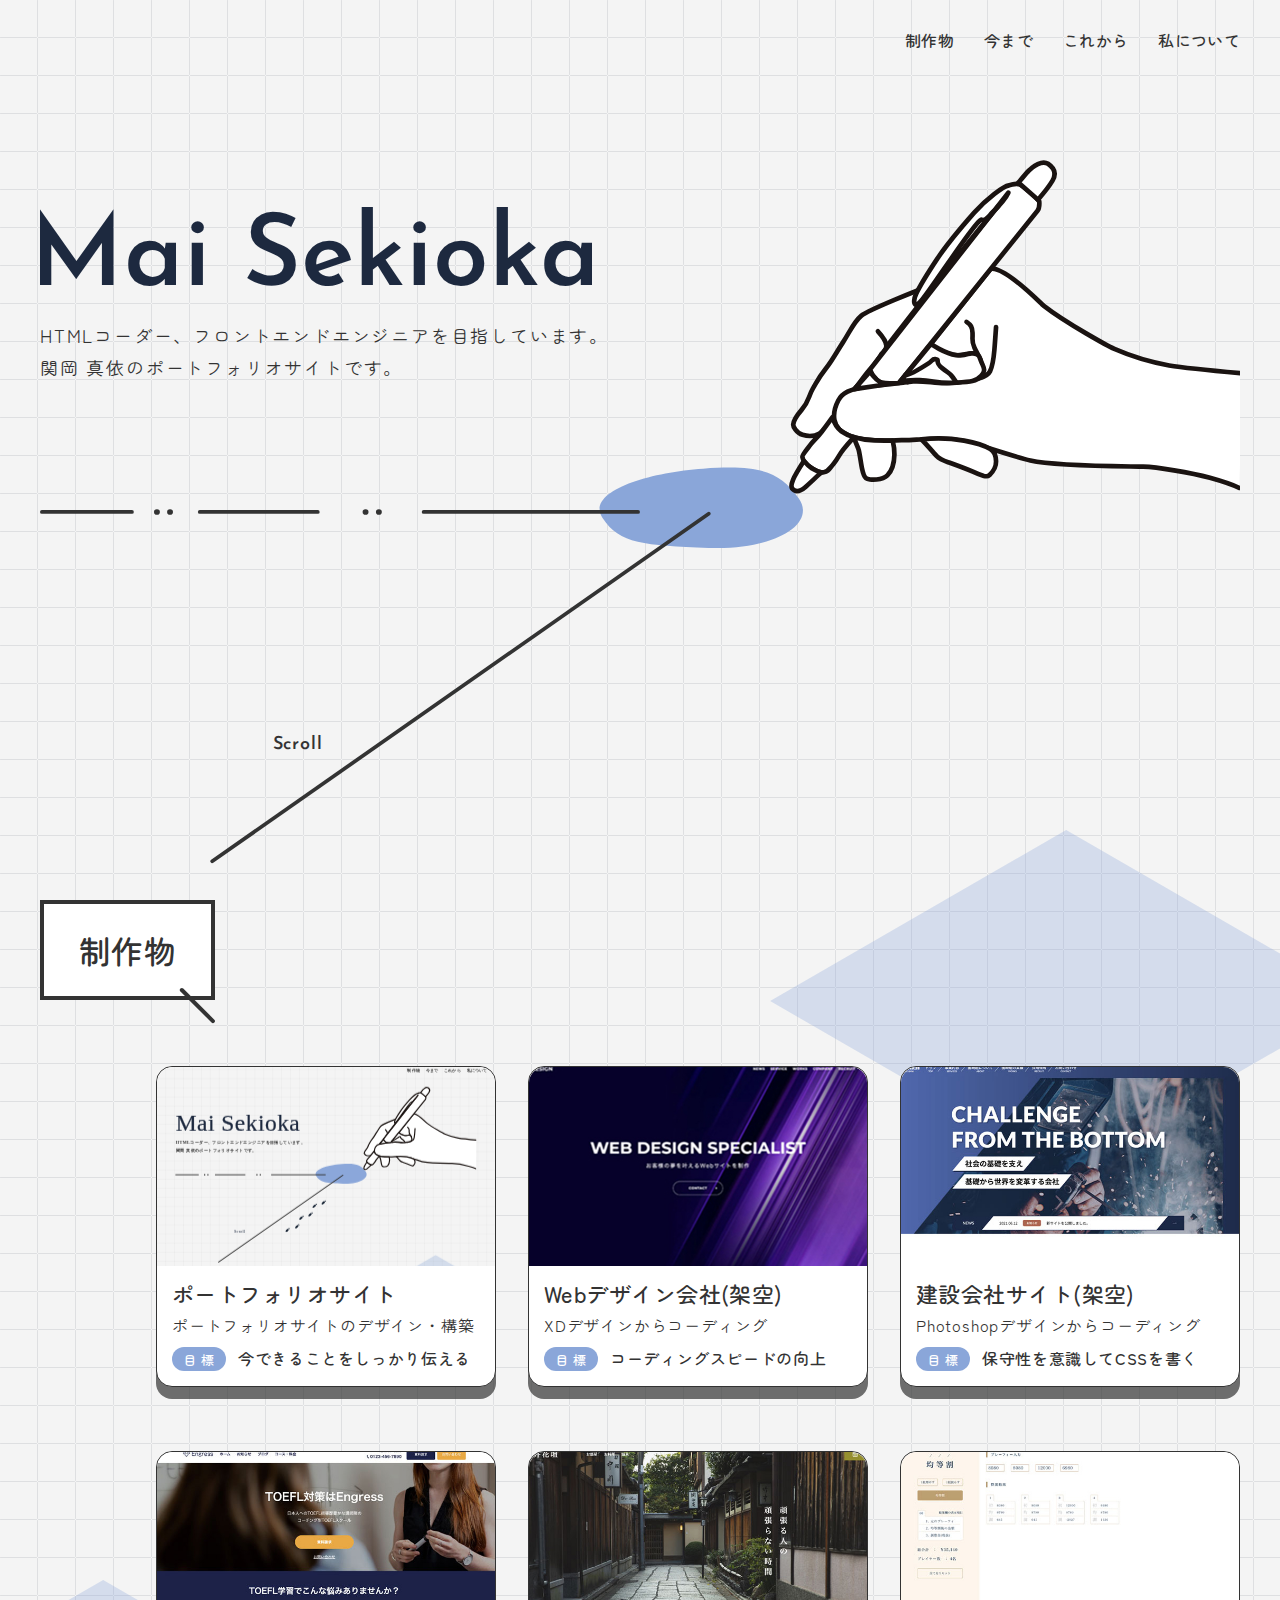
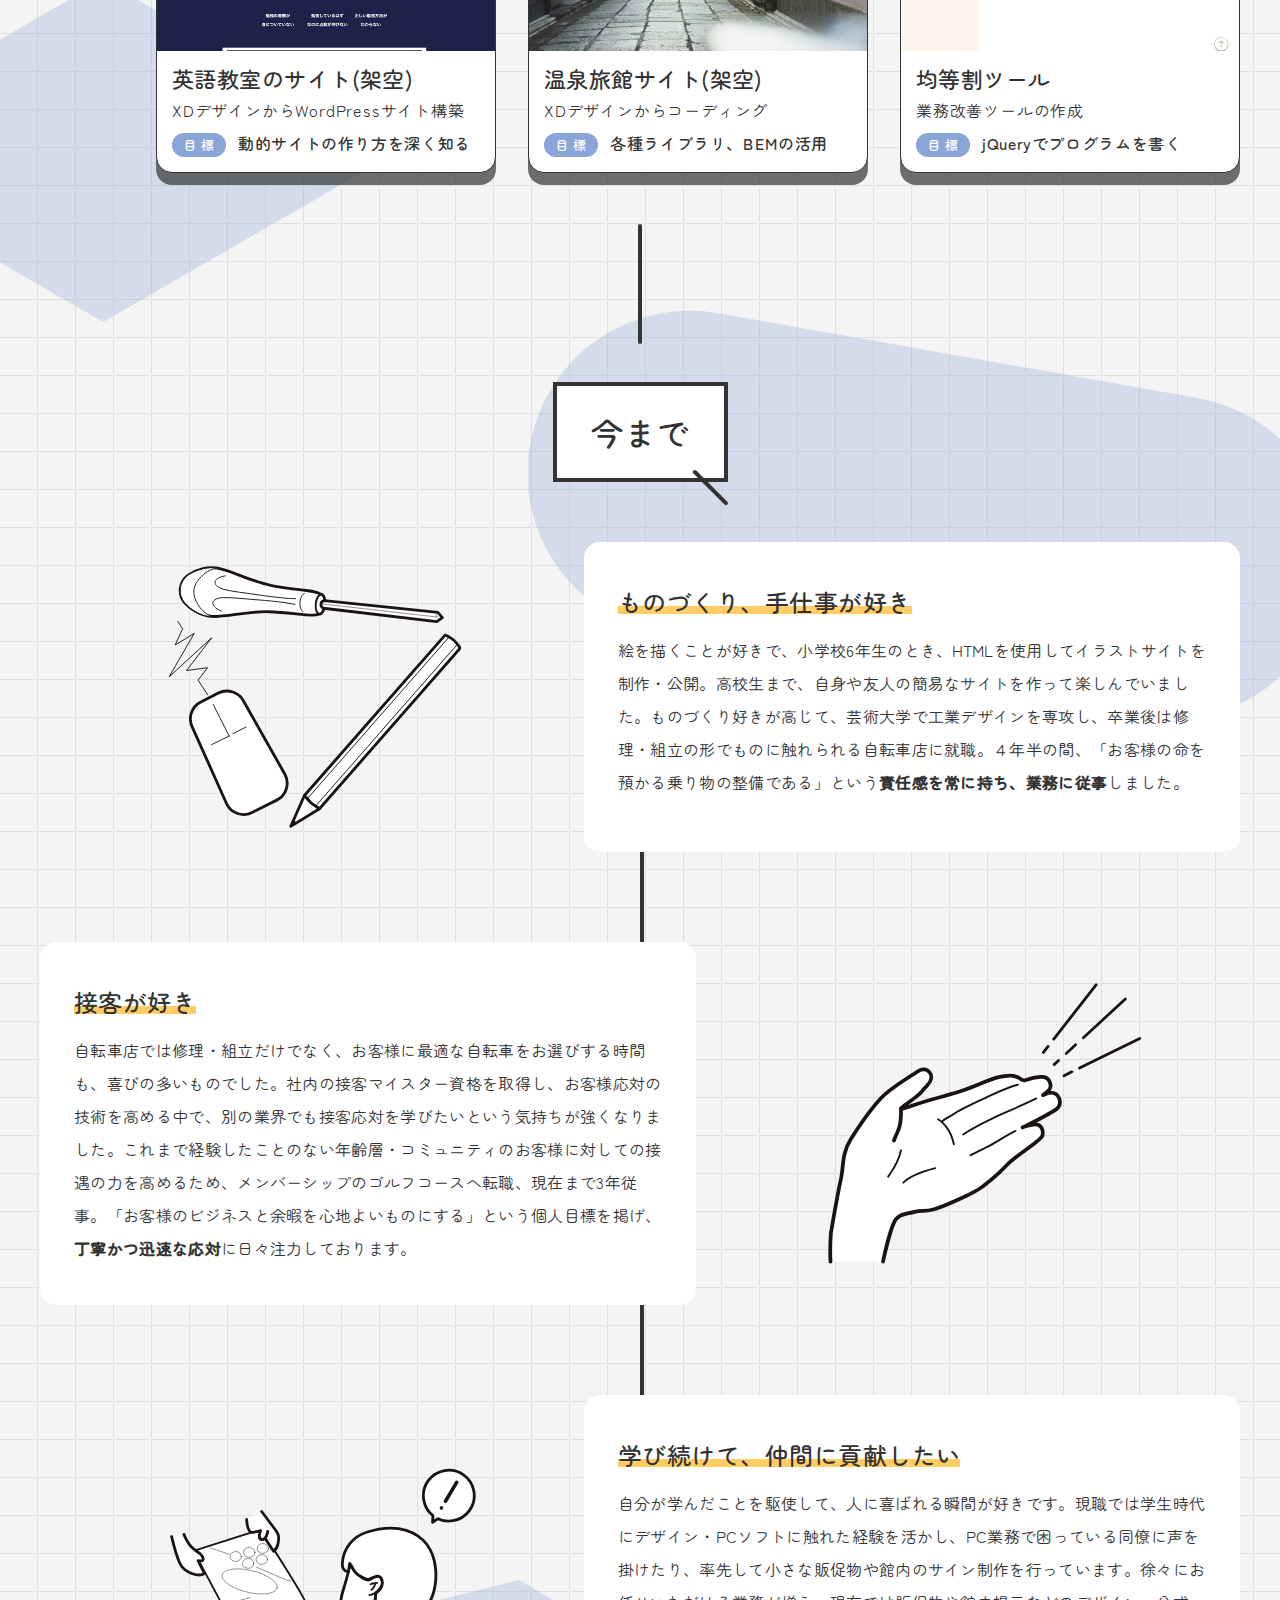
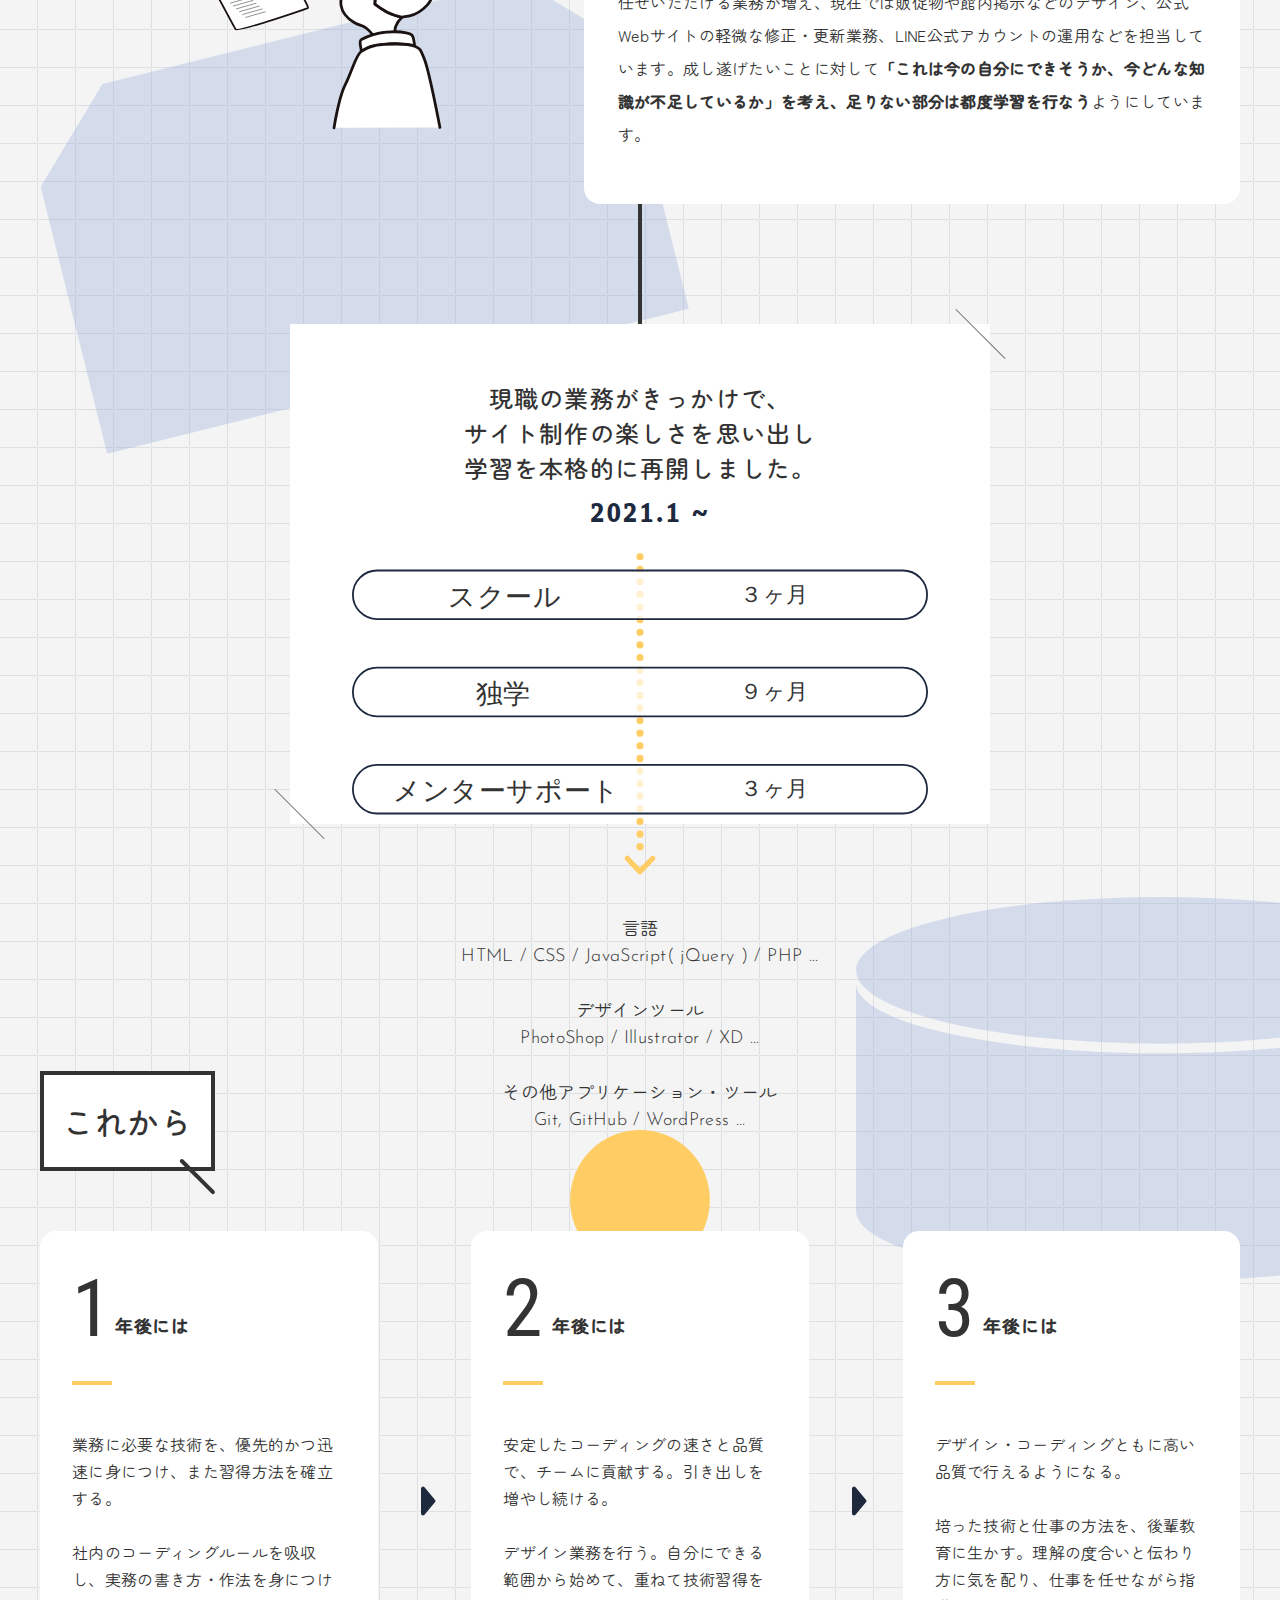
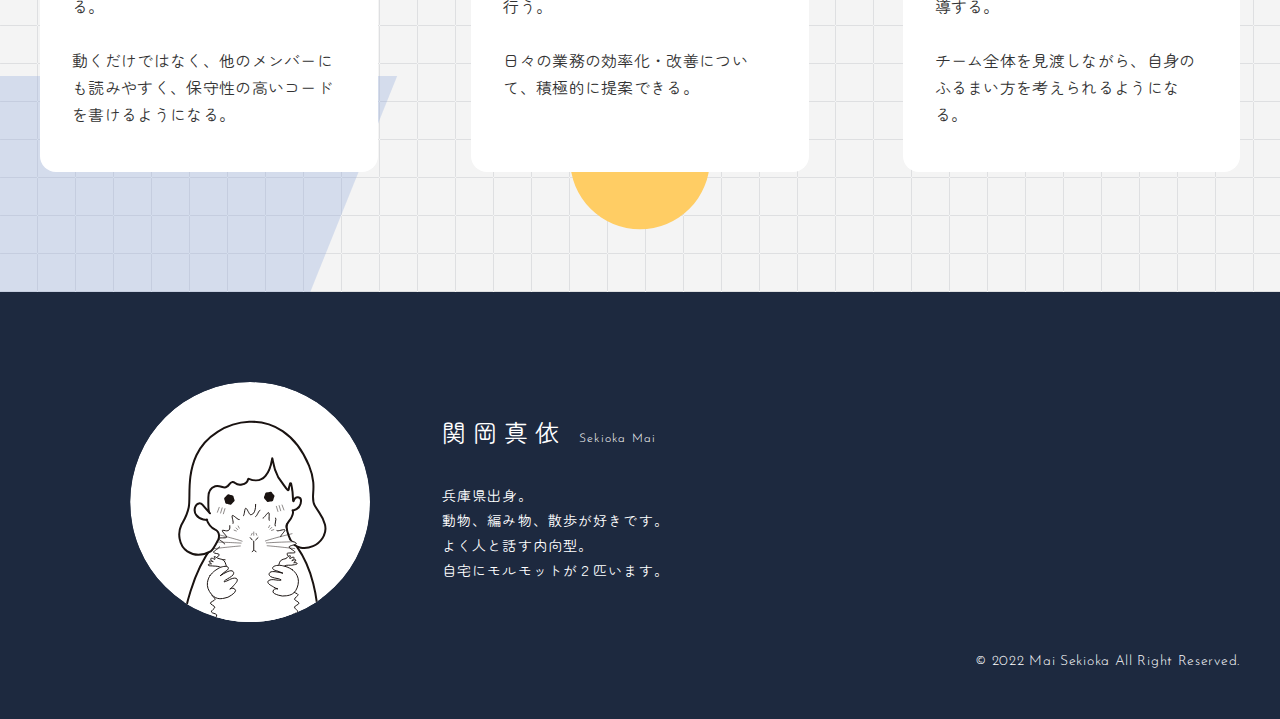
==== commit 1fb126d1: "トップページ　今まで　技術紹介部分の文章変更・画像追加" ====
--- a/index.html
+++ b/index.html
@@ -281,18 +281,18 @@
           <div class="Ability-Box__Outer">
             <div class="Ability-Box">
               <p class="Ability-Title">
-                現職の業務がきっかけで、<br class="sp-nobr">再度Webサイト制作の面白さに触れ、<br class="sp-nobr">2021年1月から本格的に学習を行なっています。
+                現職の業務がきっかけで、<br>サイト制作の楽しさを思い出し<br>学習を本格的に再開しました。
               </p>
-              <span class="Ability-Partition"></span>
+              <img class="Ability-LearningPeriod-Image" src="./resources/img/ability-learning-period.svg" alt="学習期間の図表">
               <dl class="Ability-List">
                 <dt class="Ability-List-Term">言語</dt>
                 <dd class="Ability-List-Description">HTML / CSS /<br class="sp-br"> JavaScript( jQuery ) / PHP ...</dd>
                 <dt class="Ability-List-Term">デザインツール</dt>
                 <dd class="Ability-List-Description">PhotoShop / Illustrator / XD ...</dd>
-            
                 <dt class="Ability-List-Term">その他アプリケーション・ツール</dt>
                 <dd class="Ability-List-Description">Git, GitHub / WordPress  ...</dd>
               </dl>
+              <img class="Ability-LowerArrow-Image" src="./resources/img/ability-lower-arrow.svg" alt="下向き矢印">
             </div>
           </div>
         </div>
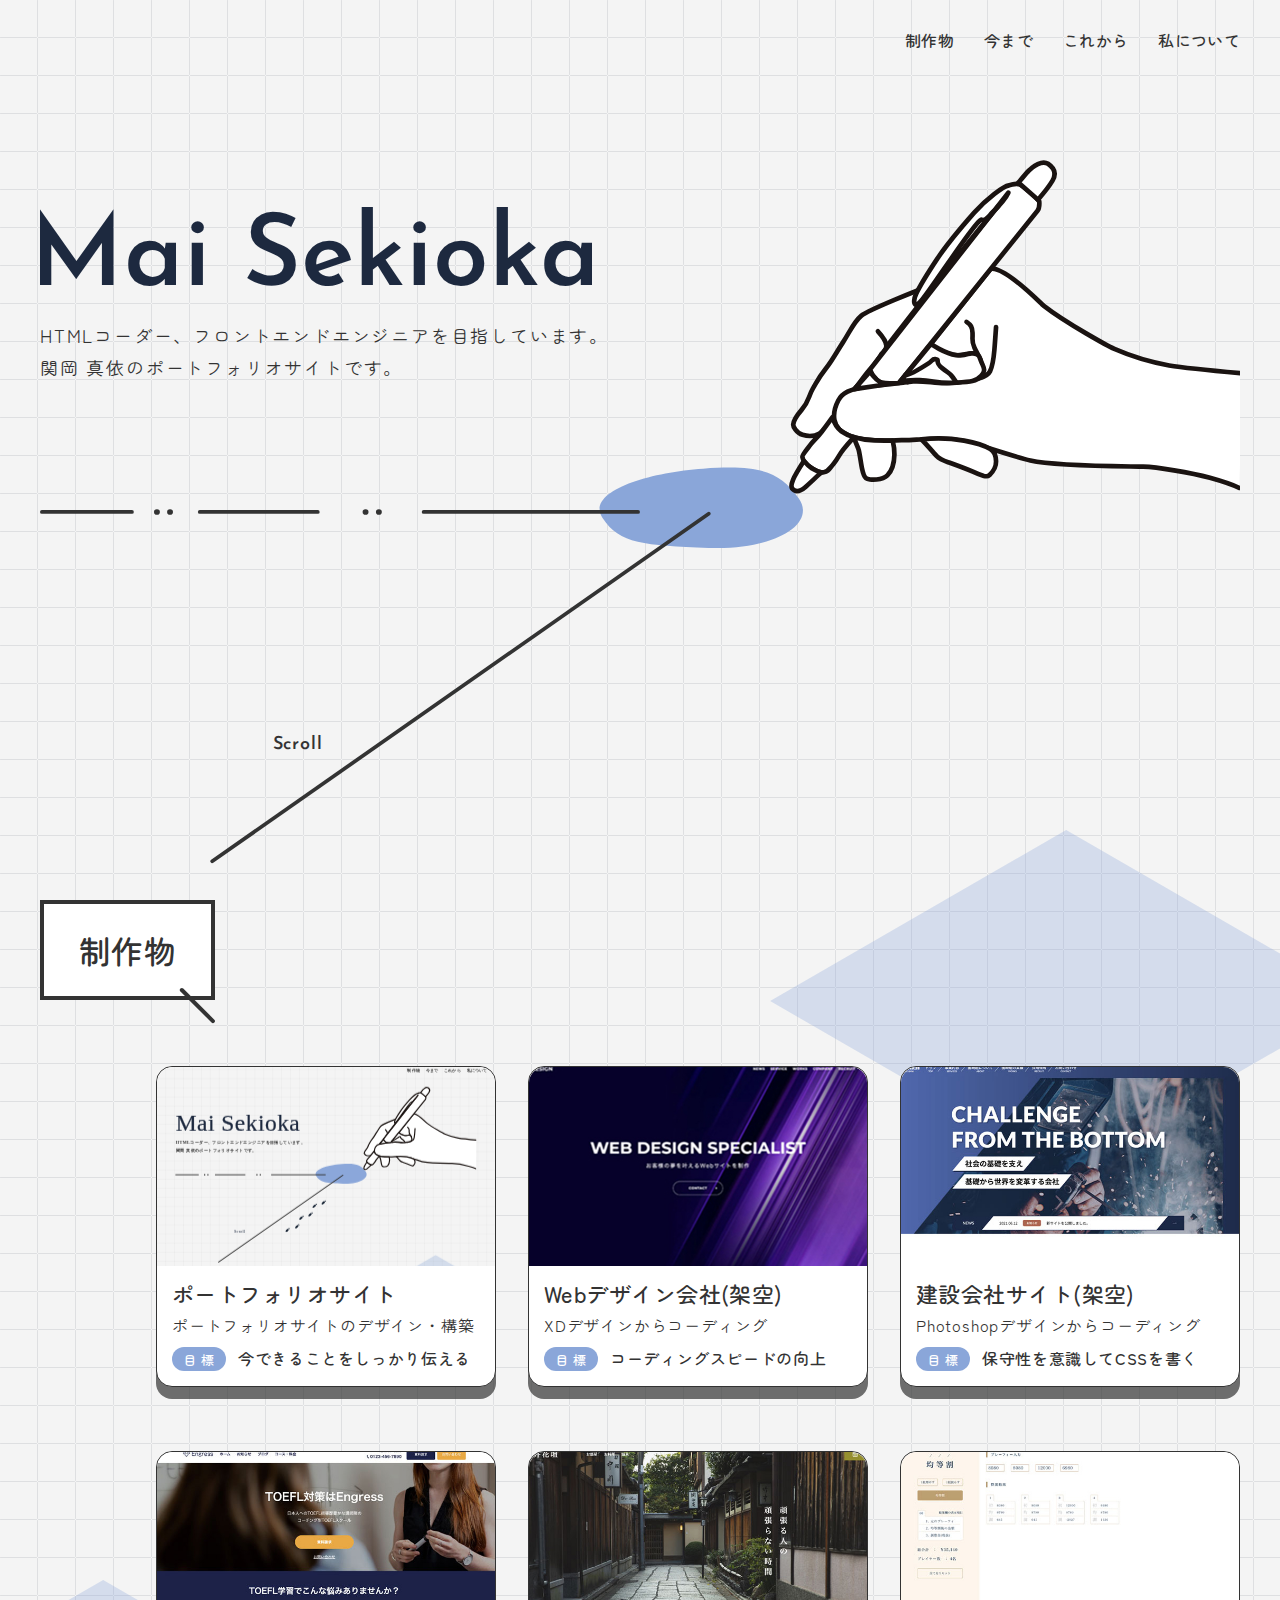
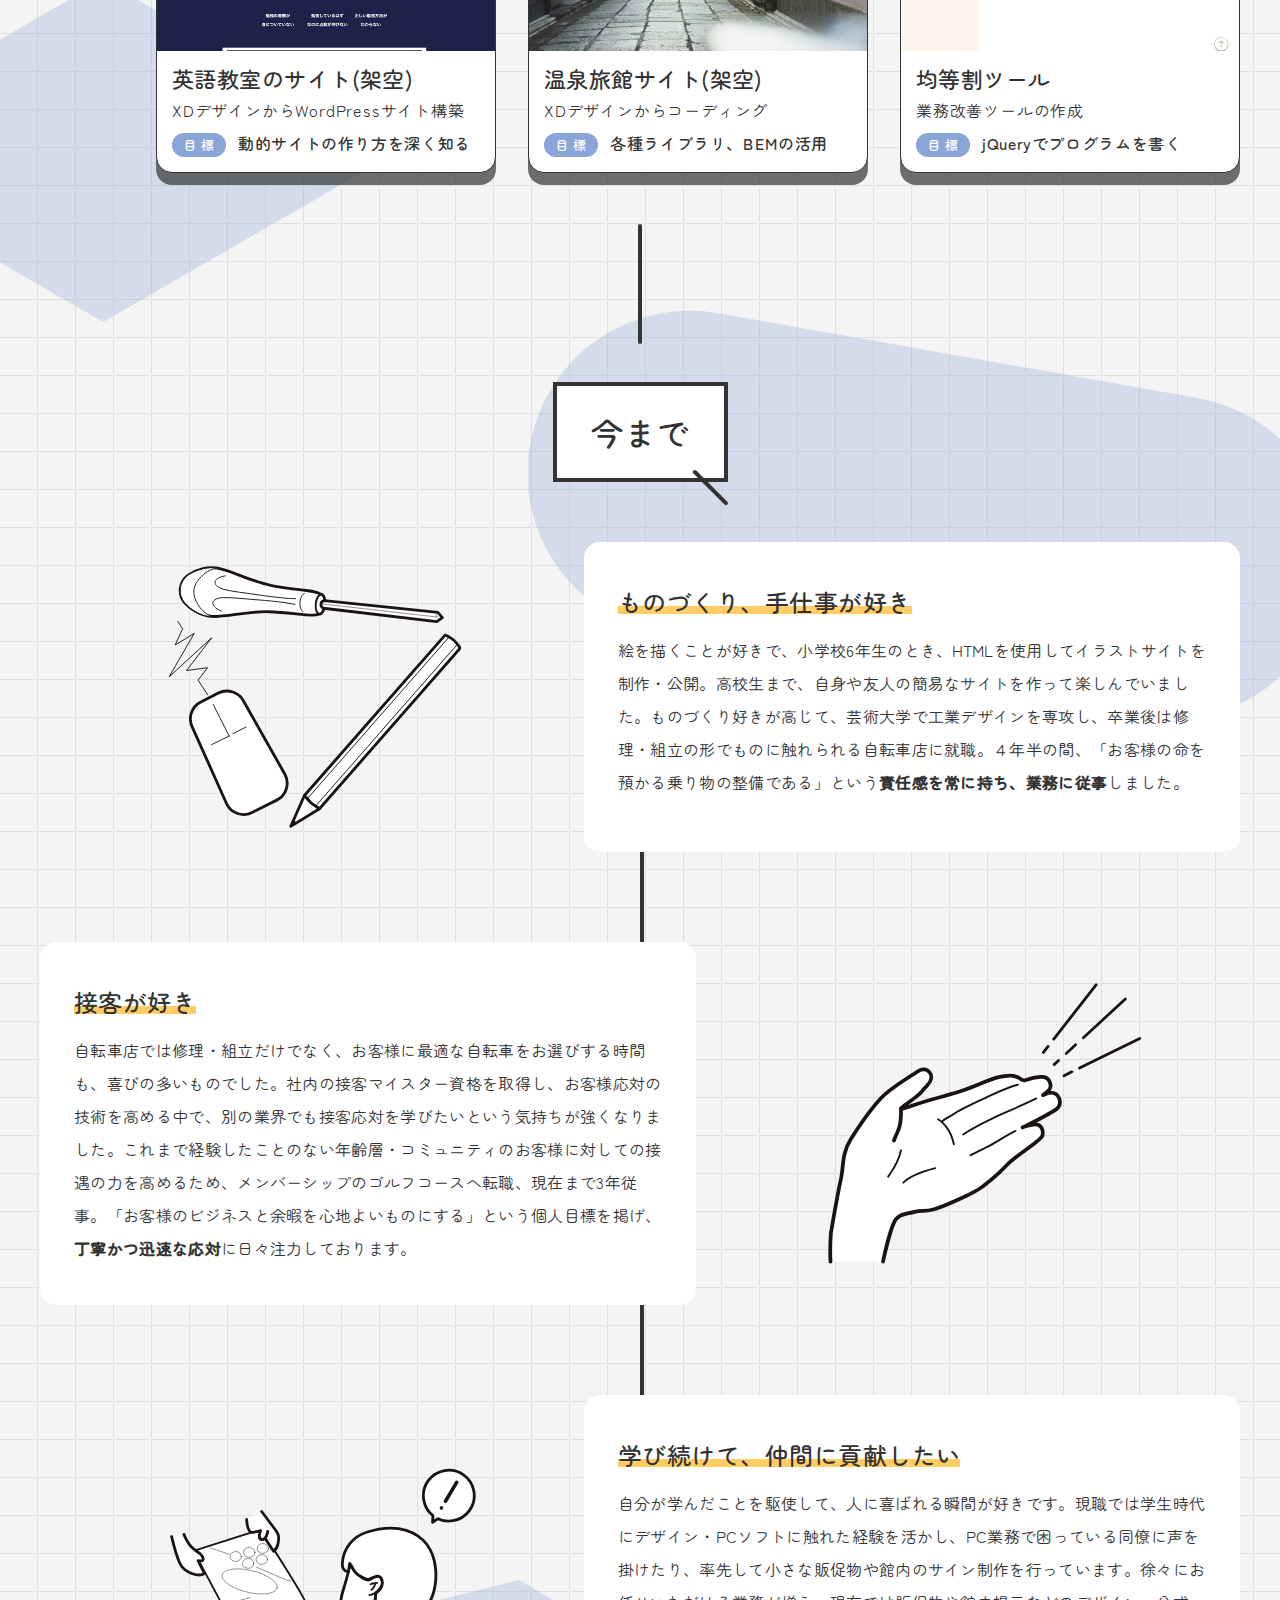
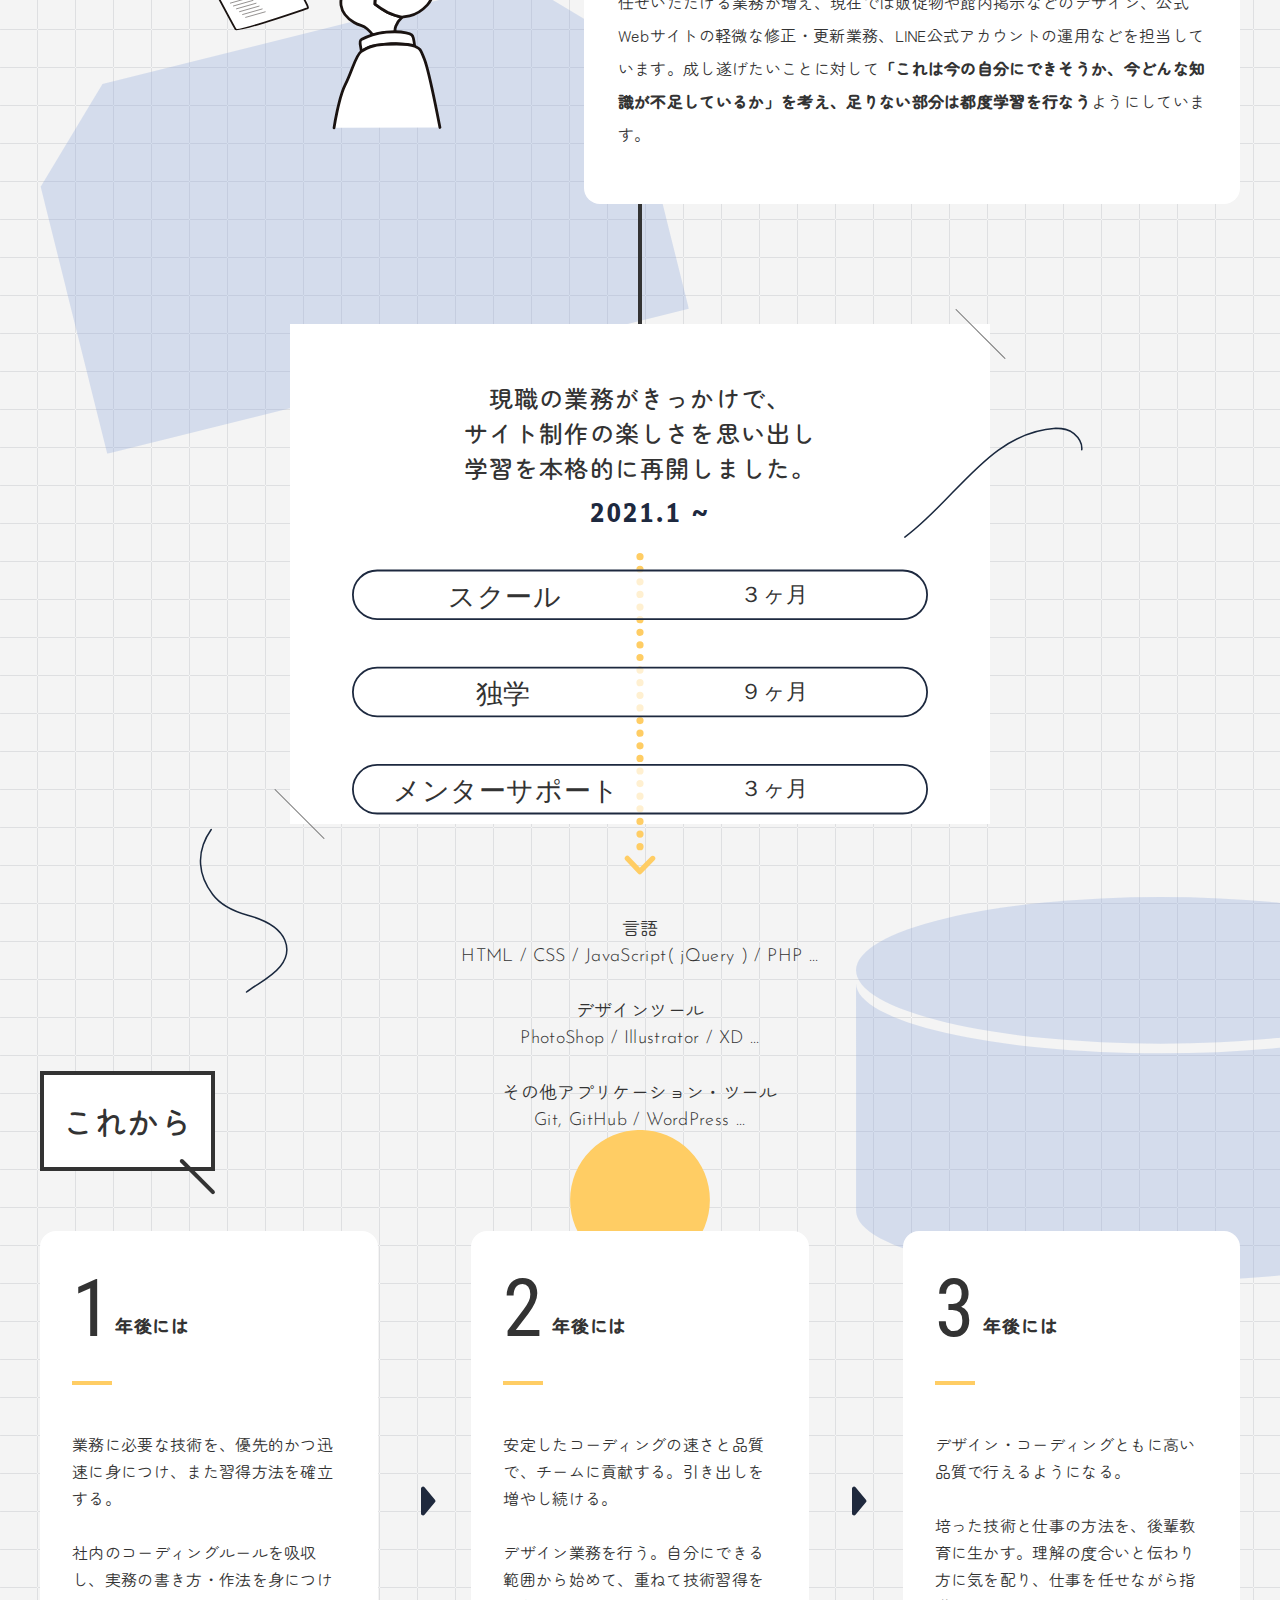
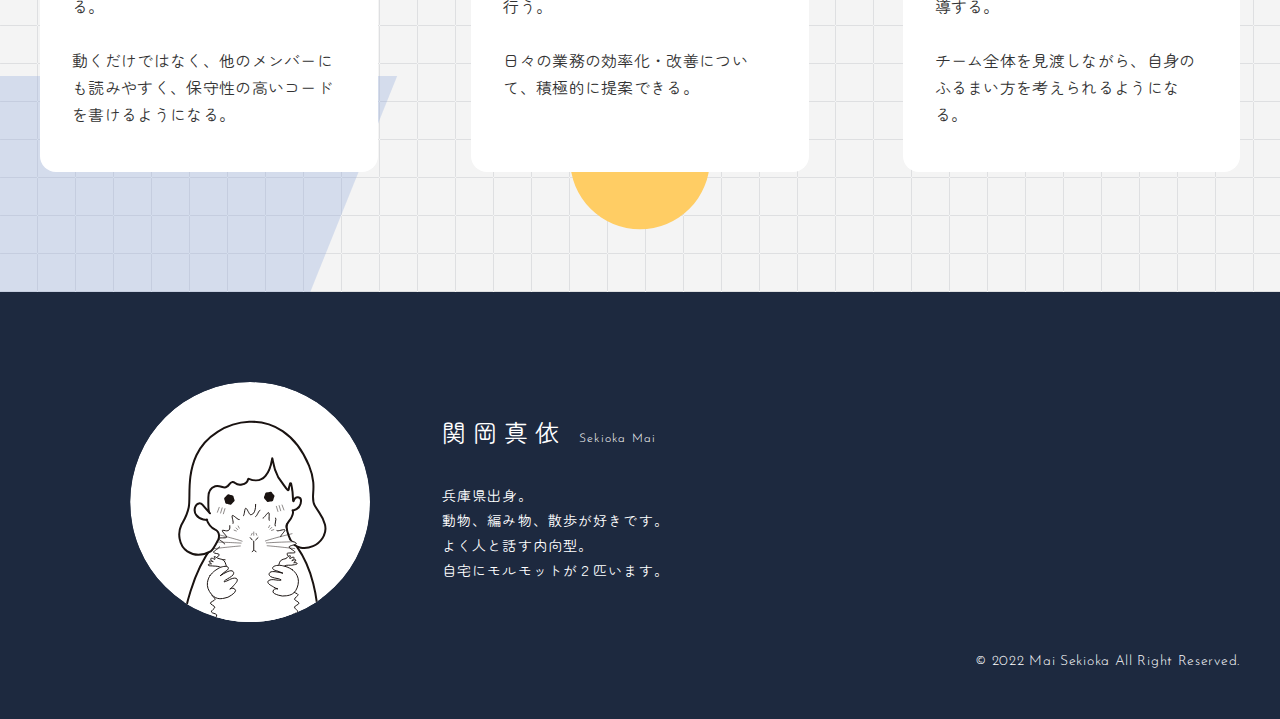
==== commit 03ab60cc: "トップページ　今まで　技術紹介部分の文章・画像追加に伴うアニメーションのサイズ変更" ====
--- a/index.html
+++ b/index.html
@@ -298,42 +298,45 @@
         </div>
 
         <div class="Ability-Animation-Area">
-          <svg id="Ability-Freeline" class="js-animation" version="1.1" xmlns="http://www.w3.org/2000/svg" xmlns:xlink="http://www.w3.org/1999/xlink" x="0px" y="0px"
-            viewBox="0 0 491.2 272.4" style="enable-background:new 0 0 491.2 272.4;" xml:space="preserve">
-          <g id="Line01">
-            <path class="st1" d="M489.9,1.2c0,0-27.3,10.3-41.5,25.1c-12.9,13.5-15.2,28.1-11.8,36.4c2.3,5.5,12.2,8.7,16.4,4.1
-              c3.3-3.6,3.1-12.1-7.2-14.5c-9.1-2.1-21.9,2.9-34.1,11.4c-11.4,8-24.4,23.8-30.4,29.5c-5.3,5-17.3,16.7-28.1,20.5
-              c-9.9,3.5-17.8,5.7-27.8,5.6"/>
-          </g>
-          <g id="Line02">
-            <path class="st1" d="M109.6,126c-9.9,0.9-24.9,3.7-39.6,8.4c-18,5.7-35.7,13.7-44.3,18.6C14.1,159.5,2,169.7,1,180.5
-              c-1,10.3,3.3,21.8,13,26.7c13.8,6.9,23.4,5.1,28.8,16.2c4.9,10-3.8,17-11.3,21.4c-6.3,3.7-15.5,9.9-14,18.3c1.5,8.2,7,8.2,7,8.2"/>
-          </g>
-          <g id="Footprint01">
-            <path class="st2" d="M418.4,28.7c-0.2-0.2-0.5-0.2-0.7-0.1c0,0-2.4,1.6-3.1,2.2c-1.8,1.6-3.1,4.2-2,5.3c1.2,1.2,3.9-0.2,5.4-2.1
-              c0.7-0.8,1.6-2.4,2.1-3.1c0.1-0.2,0.1-0.5,0-0.6C419.9,30.2,418.7,29,418.4,28.7z"/>
-            <path class="st2" d="M421.2,29.9c0,0,0.7-0.7,0.9-1.2c0.4-1.2-0.8-2.4-2-1.9c-0.5,0.2-1.2,0.9-1.2,0.9L421.2,29.9z"/>
-          </g>
-          <g id="Footprint02">
-            <path class="st2" d="M397.6,37.7c-0.2-0.2-0.5-0.2-0.7-0.1c0,0-2.4,1.6-3.1,2.2c-1.8,1.6-3.1,4.2-2,5.3c1.2,1.2,3.9-0.2,5.4-2.1
-              c0.7-0.8,1.6-2.4,2.1-3.1c0.1-0.2,0.1-0.5,0-0.6C399.1,39.2,397.9,37.9,397.6,37.7z"/>
-            <path class="st2" d="M400.4,38.9c0,0,0.7-0.7,0.9-1.2c0.4-1.2-0.8-2.4-2-1.9c-0.5,0.2-1.2,0.9-1.2,0.9L400.4,38.9z"/>
-          </g>
-          <g id="Footprint03">
-            <path class="st2" d="M388.7,58.6c-0.2-0.2-0.5-0.2-0.7-0.1c0,0-2.4,1.6-3.1,2.2c-1.8,1.6-3.1,4.2-2,5.3c1.2,1.2,3.9-0.2,5.4-2.1
-              c0.7-0.8,1.6-2.4,2.1-3.1c0.1-0.2,0.1-0.5,0-0.6C390.3,60.1,389,58.8,388.7,58.6z"/>
-            <path class="st2" d="M391.5,59.8c0,0,0.7-0.7,0.9-1.2c0.4-1.2-0.8-2.4-2-1.9c-0.5,0.2-1.2,0.9-1.2,0.9L391.5,59.8z"/>
-          </g>
-          <g id="Footprint04">
-            <path class="st2" d="M367.9,67.6c-0.2-0.2-0.5-0.2-0.7-0.1c0,0-2.4,1.6-3.1,2.2c-1.8,1.6-3.1,4.2-2,5.3c1.2,1.2,3.9-0.2,5.4-2.1
-              c0.7-0.8,1.6-2.4,2.1-3.1c0.1-0.2,0.1-0.5,0-0.6C369.5,69.1,368.2,67.8,367.9,67.6z"/>
-            <path class="st2" d="M370.7,68.7c0,0,0.7-0.7,0.9-1.2c0.4-1.2-0.8-2.4-2-1.9c-0.5,0.2-1.2,0.9-1.2,0.9L370.7,68.7z"/>
-          </g>
-          <g id="Footprint05">
-            <path class="st2" d="M359.1,88.4c-0.2-0.2-0.5-0.2-0.7-0.1c0,0-2.4,1.6-3.1,2.2c-1.8,1.6-3.1,4.2-2,5.3c1.2,1.2,3.9-0.2,5.4-2.1
-              c0.7-0.8,1.6-2.4,2.1-3.1c0.1-0.2,0.1-0.5,0-0.6C360.6,89.9,359.3,88.7,359.1,88.4z"/>
-            <path class="st2" d="M361.8,89.6c0,0,0.7-0.7,0.9-1.2c0.4-1.2-0.8-2.4-2-1.9c-0.5,0.2-1.2,0.9-1.2,0.9L361.8,89.6z"/>
-          </g>
+          <svg id="Ability-Freeline" class="js-animation" xmlns="http://www.w3.org/2000/svg" xmlns:xlink="http://www.w3.org/1999/xlink" width="1320" height="942" viewBox="0 0 1260 942">
+            <g id="Line01">
+              <path class="st1" d="M1257.5,3c-72.3,30.8-142.4,68.3-144.2,144c0.3,18.6,8.1,32.6,25.6,35.2c23.7,3.5,36.7-20.1,16-37.9
+              c-7.1-6.1-14.5-6.8-23.9-7.1c-89.2,5.8-131.5,95.6-201.9,145.6c-25.6,18.5-67,31.6-104.1,31.6"/>
+            </g>
+            <g id="Line02">
+              <path class="st1" d="M291.5,553.2C189.4,567,117.6,596.8,56.4,632.6c-43.6,25.5-69.2,72.2-34.6,118c11.1,14.7,28.2,22.4,46,27.2
+              c58,15.8,57.9,48.7,42.8,67.4c-18.3,22.5-52.5,30.1-59.8,53.9c-6.6,21.6,3.5,36,22.6,37.5"/>
+            </g>
+            <g id="Footprint01">
+                <path class="st2" d="M1075.3,77.7c0.6-0.6,1.2-1.2,1.9-1.7c1.8-1.4,4.3-1.2,5.8,0.6c1.2,1.5,1.2,3.7,0,5.2
+                c-0.5,0.7-1.1,1.3-1.7,1.9L1075.3,77.7z"/>
+                <path class="st2" d="M1074.1,80.6c-0.5-0.5-1.2-0.5-1.8-0.2c-2.4,1.7-7.1,4.6-8.7,6.2c-12.1,12.2-3.4,21.1,8.8,8.8
+                c1.6-1.6,4.5-6.3,6.1-8.7c0.4-0.5,0.3-1.3-0.2-1.7L1074.1,80.6z"/>
+              </g>
+              <g id="Footprint02">
+                <path class="st2" d="M1020.7,101.3c0.6-0.6,1.2-1.2,1.9-1.7c1.8-1.4,4.3-1.2,5.8,0.6c1.2,1.5,1.2,3.7,0,5.2
+                c-0.5,0.7-1.1,1.3-1.7,1.9L1020.7,101.3z"/>
+                <path class="st2" d="M1019.5,104.2c-0.5-0.5-1.2-0.5-1.8-0.2c-2.4,1.7-7.1,4.6-8.7,6.2
+                c-12.1,12.2-3.4,21.1,8.8,8.8c1.6-1.6,4.5-6.3,6.1-8.7c0.4-0.5,0.3-1.3-0.2-1.7L1019.5,104.2z"/>
+              </g>
+              <g id="Footprint03">
+                <path class="st2" d="M997.4,156.1c0.6-0.6,1.2-1.2,1.9-1.7c1.8-1.4,4.3-1.2,5.8,0.6c1.2,1.5,1.2,3.7,0,5.2
+                c-0.5,0.7-1.1,1.3-1.7,1.9L997.4,156.1z"/>
+                <path class="st2" d="M996.2,159c-0.5-0.5-1.2-0.5-1.8-0.2c-2.4,1.7-7.1,4.6-8.7,6.2c-12.1,12.2-3.4,21.1,8.8,8.8
+                c1.6-1.6,4.5-6.3,6.1-8.7c0.4-0.5,0.3-1.3-0.2-1.7L996.2,159z"/>
+              </g>
+              <g id="Footprint04">
+                <path class="st2" d="M942.7,179.7c0.6-0.6,1.2-1.2,1.9-1.7c1.8-1.4,4.3-1.2,5.8,0.6c1.2,1.5,1.2,3.7,0,5.2
+                c-0.5,0.7-1.1,1.3-1.7,1.9L942.7,179.7z"/>
+                <path class="st2" d="M941.5,182.6c-0.5-0.5-1.2-0.5-1.8-0.2c-2.4,1.7-7.1,4.6-8.7,6.2c-12.1,12.2-3.4,21.1,8.8,8.8
+                c1.6-1.6,4.5-6.3,6.1-8.7c0.4-0.5,0.3-1.3-0.2-1.7L941.5,182.6z"/>
+              </g>
+              <g id="Footprint05">
+                <path class="st2" d="M919.4,234.5c0.6-0.6,1.2-1.2,1.9-1.7c1.8-1.4,4.3-1.2,5.8,0.6c1.2,1.5,1.2,3.7,0,5.2
+                c-0.5,0.7-1.1,1.3-1.7,1.9L919.4,234.5z"/>
+                <path class="st2" d="M918.2,237.4c-0.5-0.5-1.2-0.5-1.8-0.2c-2.4,1.7-7.1,4.6-8.7,6.2c-12.1,12.2-3.4,21.1,8.8,8.8
+                c1.6-1.6,4.5-6.3,6.1-8.7c0.4-0.5,0.3-1.3-0.2-1.7L918.2,237.4z"/>
+              </g>
           </svg>
         </div>
         <div class="Ability-SP-Freeline-Area js-animation">
